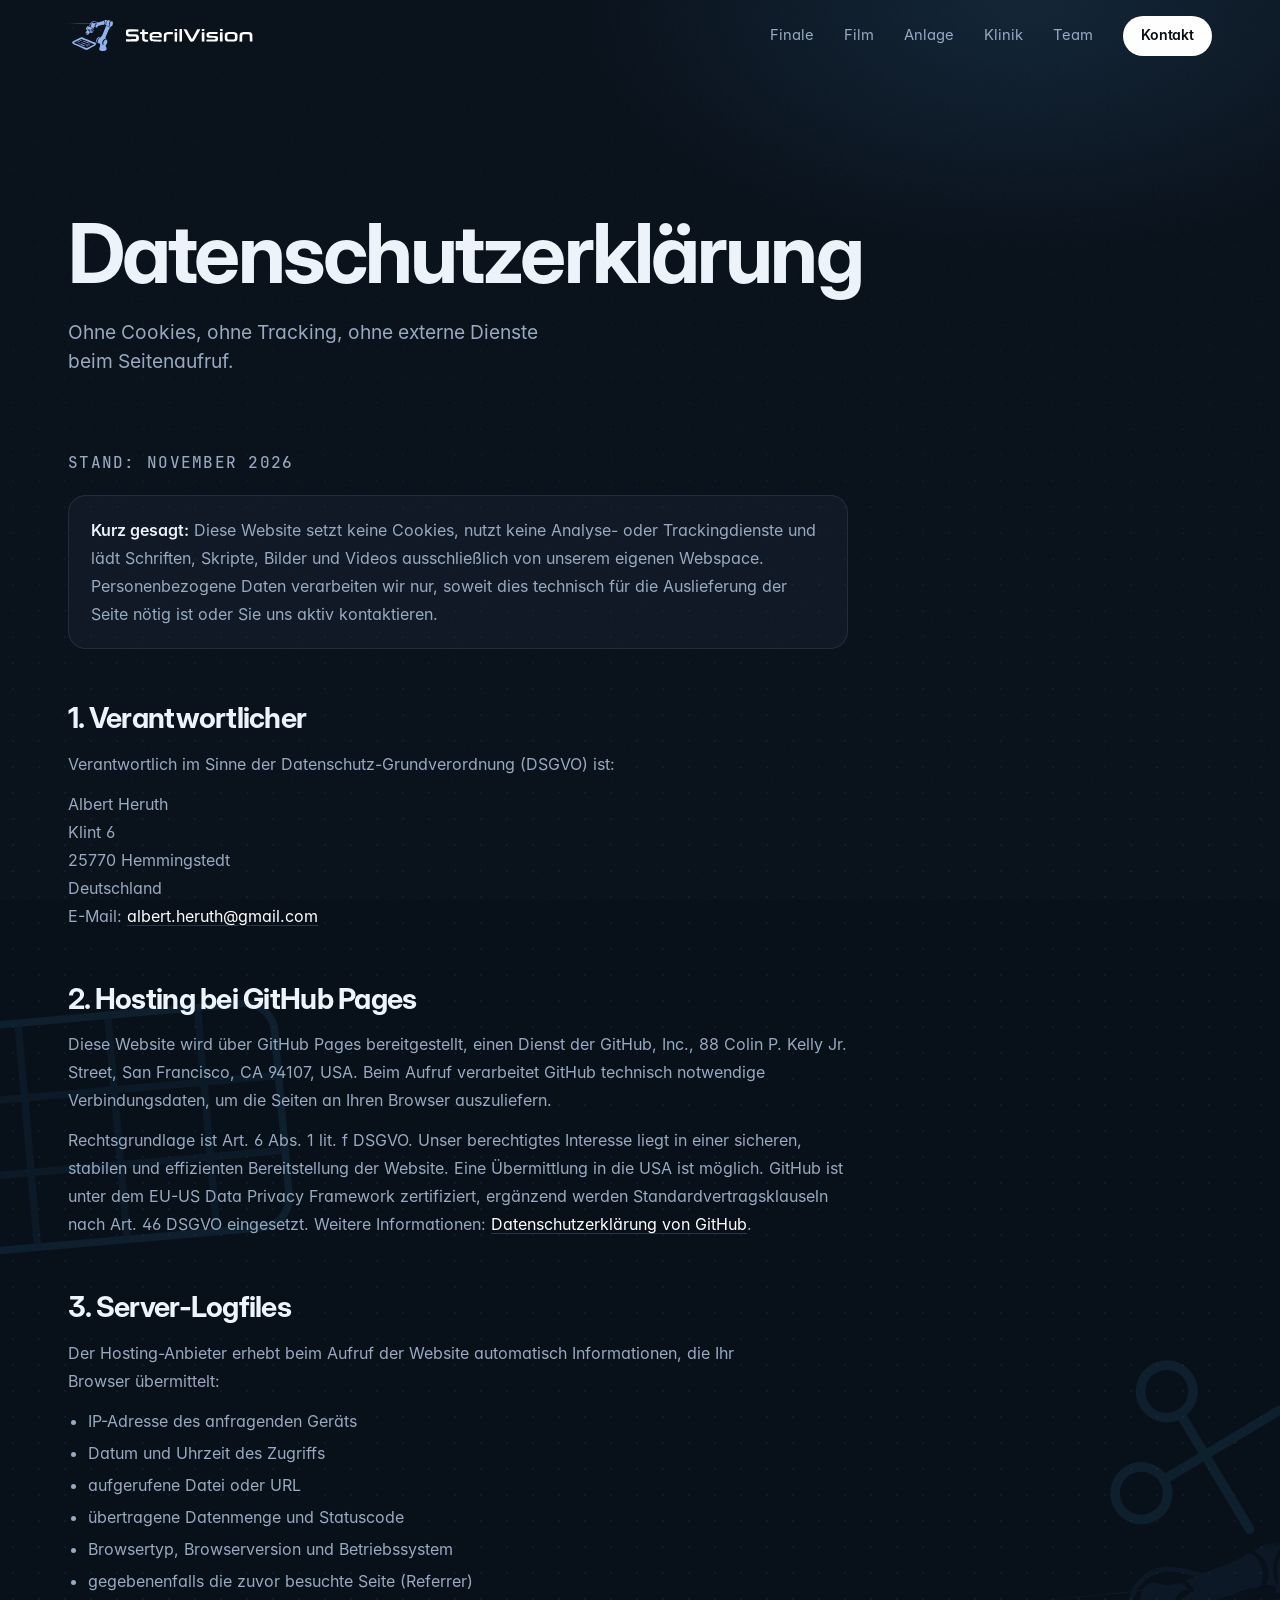
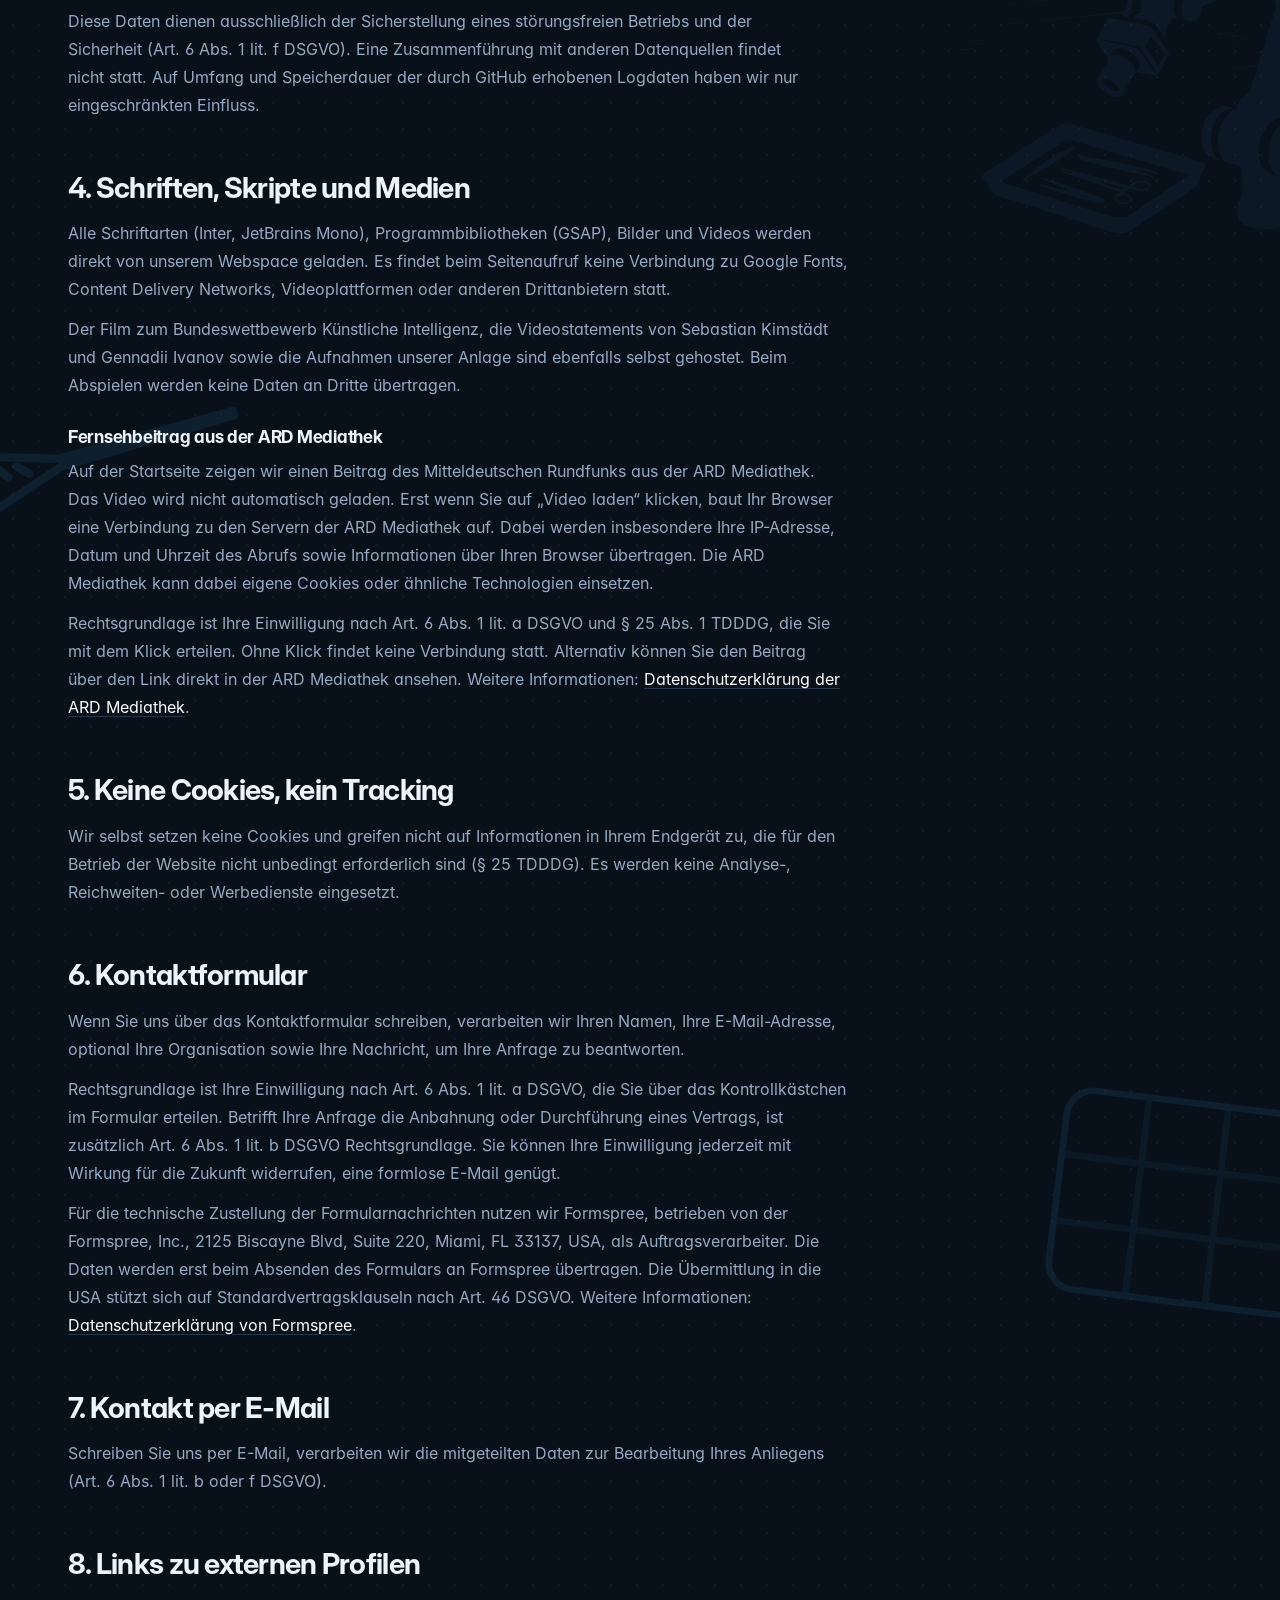
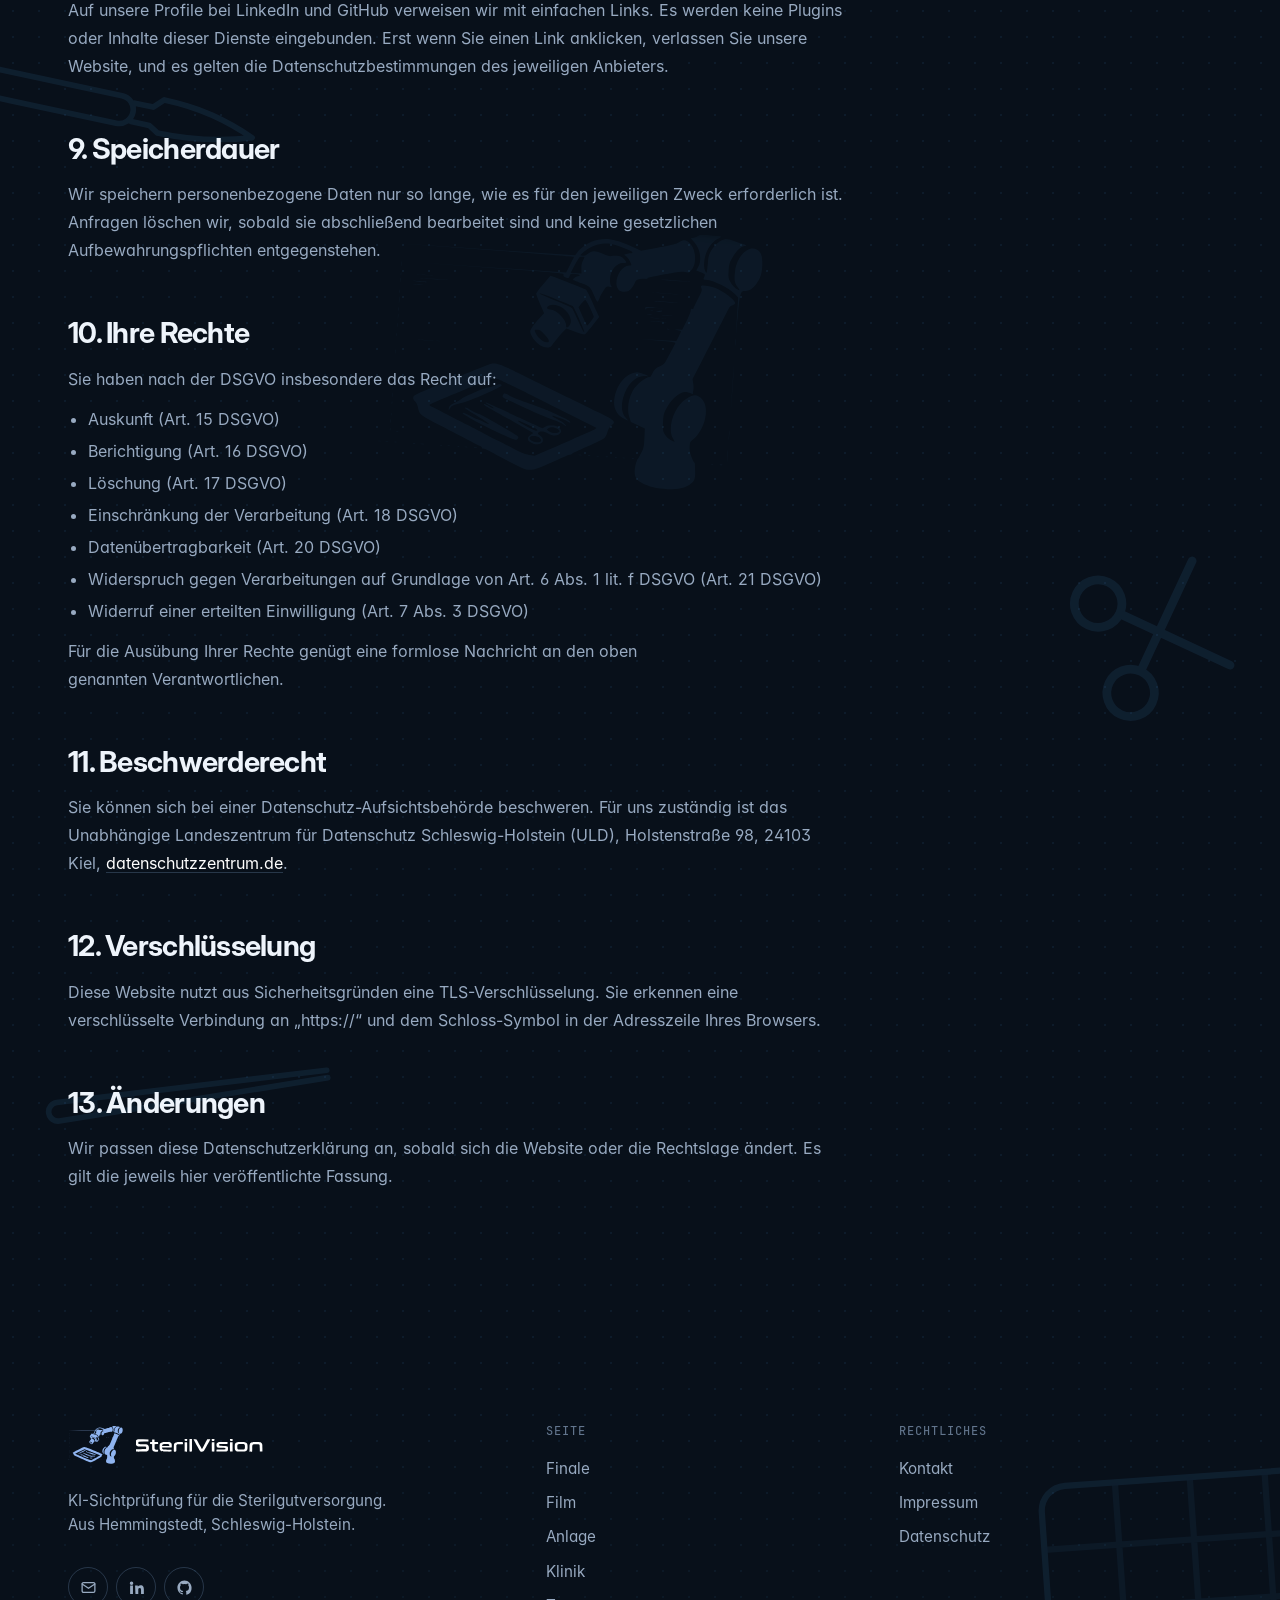
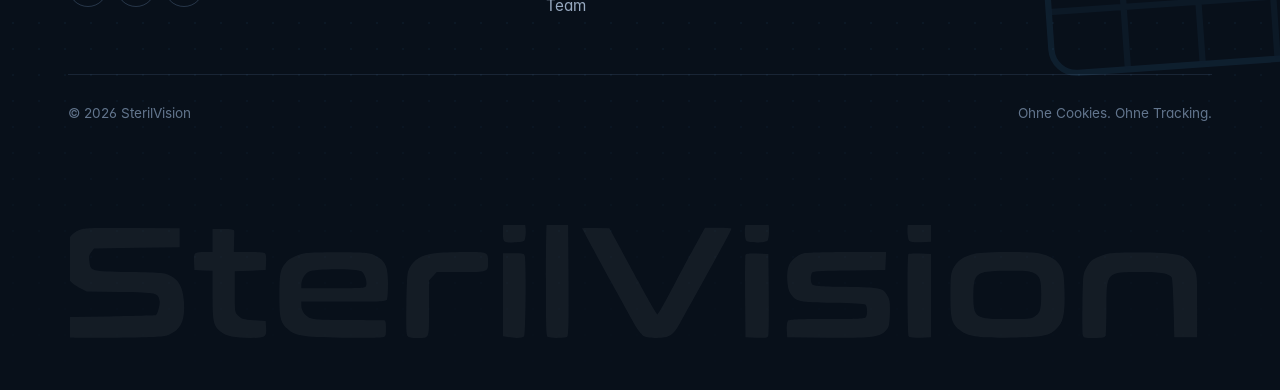
==== datenschutz.html @ e76d6002 "Presse: Fernsehbeitrag MDR Sachsenspiegel mit Zwei-Klick-Einbindung - Abschnitt "Im Fernsehen" mit S" ====
<!DOCTYPE html>
<html lang="de">
<head>
  <meta charset="UTF-8" />
  <meta name="viewport" content="width=device-width, initial-scale=1.0, viewport-fit=cover" />
  <title>Datenschutz · SterilVision</title>
  <meta name="robots" content="noindex, follow" />
  <meta name="theme-color" content="#08101a" />
  <link rel="icon" type="image/svg+xml" href="assets/favicon.svg" />
  <link rel="stylesheet" href="styles.css" />
  <script>document.documentElement.classList.add('js');</script>
</head>
<body>
  <div class="grain" aria-hidden="true"></div>
  <div class="bg-tools" aria-hidden="true">
    <span class="bg-dots"></span>
    <span class="bg-tool t1"><svg viewBox="0 0 48 32" fill="none" stroke="currentColor" stroke-width="1"><rect x="1" y="1" width="46" height="30" rx="4"/><path d="M1 11h46M1 21h46M13 1v30M25 1v30M37 1v30" stroke-opacity="0.6"/></svg></span>
    <span class="bg-tool t2"><svg viewBox="0 0 24 24" fill="none" stroke="currentColor" stroke-width="1.1"><circle cx="6" cy="6" r="3"/><circle cx="6" cy="18" r="3"/><path d="M8.5 8.5 19 19M8.5 15.5 19 5" stroke-linecap="round"/></svg></span>
    <span class="bg-tool t3"><svg viewBox="0 0 32 16" fill="none" stroke="currentColor" stroke-width="0.8" stroke-linecap="round"><circle cx="3.5" cy="4" r="2.5"/><circle cx="3.5" cy="12" r="2.5"/><path d="M5.8 5 14 7.6M5.8 11 14 8.4M14 7.6 31 7.8M14 8.4 31 8.2M8 6.6l1 1.4M10 7.2l1 1"/></svg></span>
    <span class="bg-tool bg-wm t4 logo-mark"></span>
    <span class="bg-tool t5"><svg viewBox="0 0 48 32" fill="none" stroke="currentColor" stroke-width="1"><rect x="1" y="1" width="46" height="30" rx="4"/><path d="M1 11h46M1 21h46M13 1v30M25 1v30M37 1v30" stroke-opacity="0.6"/></svg></span>
    <span class="bg-tool t6"><svg viewBox="0 0 32 8" fill="none" stroke="currentColor" stroke-width="0.6" stroke-linecap="round" stroke-linejoin="round"><rect x="0.5" y="2.5" width="18" height="3" rx="1.5"/><path d="M18.5 3h2l1-1c4 0 7 0.8 10 2-3 1-6.5 1.6-10 1.6l-1-0.6h-2"/></svg></span>
    <span class="bg-tool t7"><svg viewBox="0 0 24 24" fill="none" stroke="currentColor" stroke-width="1.1"><circle cx="6" cy="6" r="3"/><circle cx="6" cy="18" r="3"/><path d="M8.5 8.5 19 19M8.5 15.5 19 5" stroke-linecap="round"/></svg></span>
    <span class="bg-tool t8"><svg viewBox="0 0 32 8" fill="none" stroke="currentColor" stroke-width="0.6" stroke-linecap="round"><path d="M1 4c0-.6.5-1 1-1l29 .6M1 4c0 .6.5 1 1 1l29-.6"/><path d="M6 3.2v1.6M8 3.2v1.6M10 3.2v1.6" stroke-opacity=".6"/></svg></span>
    <span class="bg-tool bg-wm t9 logo-mark"></span>
    <span class="bg-tool t10"><svg viewBox="0 0 48 32" fill="none" stroke="currentColor" stroke-width="1"><rect x="1" y="1" width="46" height="30" rx="4"/><path d="M1 11h46M1 21h46M13 1v30M25 1v30M37 1v30" stroke-opacity="0.6"/></svg></span>
  </div>

  <header class="site-header" id="site-header">
    <div class="wrap">
      <a class="brand" href="index.html" aria-label="SterilVision Startseite">
        <span class="logo-mark" aria-hidden="true"></span>
        <span class="logo-word" aria-hidden="true"></span>
      </a>
      <nav class="nav" aria-label="Hauptnavigation">
        <div class="nav-links">
          <a href="index.html#finale">Finale</a>
          <a href="index.html#film">Film</a>
          <a href="index.html#anlage">Anlage</a>
          <a href="index.html#stimme">Klinik</a>
          <a href="index.html#team">Team</a>
        </div>
        <a class="btn btn-primary btn-sm" href="kontakt.html">Kontakt</a>
        <button class="menu-btn" id="menu-btn" aria-label="Menü öffnen" aria-expanded="false" aria-controls="mobile-menu"><span></span><span></span></button>
      </nav>
    </div>
  </header>

  <nav class="mobile-menu" id="mobile-menu" aria-label="Mobile Navigation">
    <a href="index.html#finale">Finale</a>
    <a href="index.html#film">Film</a>
    <a href="index.html#anlage">Anlage</a>
    <a href="index.html#stimme">Klinik</a>
    <a href="index.html#team">Team</a>
    <a href="kontakt.html">Kontakt</a>
  </nav>

  <main>
    <section class="page-hero">
      <div class="wrap">
        <h1 data-reveal>Datenschutz&shy;erklärung</h1>
        <p class="lead" data-reveal>Ohne Cookies, ohne Tracking, ohne externe Dienste beim Seitenaufruf.</p>
      </div>
    </section>

    <div class="wrap">
      <article class="legal">
        <p class="mono">Stand: November 2026</p>

        <div class="box">
          <p><strong>Kurz gesagt:</strong> Diese Website setzt keine Cookies, nutzt keine Analyse- oder Trackingdienste und lädt Schriften, Skripte, Bilder und Videos ausschließlich von unserem eigenen Webspace. Personenbezogene Daten verarbeiten wir nur, soweit dies technisch für die Auslieferung der Seite nötig ist oder Sie uns aktiv kontaktieren.</p>
        </div>

        <h2>1. Verantwortlicher</h2>
        <p>Verantwortlich im Sinne der Datenschutz-Grundverordnung (DSGVO) ist:</p>
        <p>Albert Heruth<br />Klint 6<br />25770 Hemmingstedt<br />Deutschland<br />E-Mail: <a href="mailto:albert.heruth@gmail.com">albert.heruth@gmail.com</a></p>

        <h2>2. Hosting bei GitHub Pages</h2>
        <p>Diese Website wird über GitHub Pages bereitgestellt, einen Dienst der GitHub, Inc., 88 Colin P. Kelly Jr. Street, San Francisco, CA 94107, USA. Beim Aufruf verarbeitet GitHub technisch notwendige Verbindungsdaten, um die Seiten an Ihren Browser auszuliefern.</p>
        <p>Rechtsgrundlage ist Art. 6 Abs. 1 lit. f DSGVO. Unser berechtigtes Interesse liegt in einer sicheren, stabilen und effizienten Bereitstellung der Website. Eine Übermittlung in die USA ist möglich. GitHub ist unter dem EU-US Data Privacy Framework zertifiziert, ergänzend werden Standardvertragsklauseln nach Art. 46 DSGVO eingesetzt. Weitere Informationen: <a href="https://docs.github.com/de/site-policy/privacy-policies/github-general-privacy-statement" target="_blank" rel="noopener">Datenschutzerklärung von GitHub</a>.</p>

        <h2>3. Server-Logfiles</h2>
        <p>Der Hosting-Anbieter erhebt beim Aufruf der Website automatisch Informationen, die Ihr Browser übermittelt:</p>
        <ul>
          <li>IP-Adresse des anfragenden Geräts</li>
          <li>Datum und Uhrzeit des Zugriffs</li>
          <li>aufgerufene Datei oder URL</li>
          <li>übertragene Datenmenge und Statuscode</li>
          <li>Browsertyp, Browserversion und Betriebssystem</li>
          <li>gegebenenfalls die zuvor besuchte Seite (Referrer)</li>
        </ul>
        <p>Diese Daten dienen ausschließlich der Sicherstellung eines störungsfreien Betriebs und der Sicherheit (Art. 6 Abs. 1 lit. f DSGVO). Eine Zusammenführung mit anderen Datenquellen findet nicht statt. Auf Umfang und Speicherdauer der durch GitHub erhobenen Logdaten haben wir nur eingeschränkten Einfluss.</p>

        <h2>4. Schriften, Skripte und Medien</h2>
        <p>Alle Schriftarten (Inter, JetBrains Mono), Programmbibliotheken (GSAP), Bilder und Videos werden direkt von unserem Webspace geladen. Es findet beim Seitenaufruf keine Verbindung zu Google Fonts, Content Delivery Networks, Videoplattformen oder anderen Drittanbietern statt.</p>
        <p>Der Film zum Bundeswettbewerb Künstliche Intelligenz, die Videostatements von Sebastian Kimstädt und Gennadii Ivanov sowie die Aufnahmen unserer Anlage sind ebenfalls selbst gehostet. Beim Abspielen werden keine Daten an Dritte übertragen.</p>

        <h3 id="ard-mediathek">Fernsehbeitrag aus der ARD Mediathek</h3>
        <p>Auf der Startseite zeigen wir einen Beitrag des Mitteldeutschen Rundfunks aus der ARD Mediathek. Das Video wird nicht automatisch geladen. Erst wenn Sie auf „Video laden“ klicken, baut Ihr Browser eine Verbindung zu den Servern der ARD Mediathek auf. Dabei werden insbesondere Ihre IP-Adresse, Datum und Uhrzeit des Abrufs sowie Informationen über Ihren Browser übertragen. Die ARD Mediathek kann dabei eigene Cookies oder ähnliche Technologien einsetzen.</p>
        <p>Rechtsgrundlage ist Ihre Einwilligung nach Art. 6 Abs. 1 lit. a DSGVO und § 25 Abs. 1 TDDDG, die Sie mit dem Klick erteilen. Ohne Klick findet keine Verbindung statt. Alternativ können Sie den Beitrag über den Link direkt in der ARD Mediathek ansehen. Weitere Informationen: <a href="https://www.ardmediathek.de/datenschutz" target="_blank" rel="noopener">Datenschutzerklärung der ARD Mediathek</a>.</p>

        <h2>5. Keine Cookies, kein Tracking</h2>
        <p>Wir selbst setzen keine Cookies und greifen nicht auf Informationen in Ihrem Endgerät zu, die für den Betrieb der Website nicht unbedingt erforderlich sind (§ 25 TDDDG). Es werden keine Analyse-, Reichweiten- oder Werbedienste eingesetzt.</p>

        <h2>6. Kontaktformular</h2>
        <p>Wenn Sie uns über das Kontaktformular schreiben, verarbeiten wir Ihren Namen, Ihre E-Mail-Adresse, optional Ihre Organisation sowie Ihre Nachricht, um Ihre Anfrage zu beantworten.</p>
        <p>Rechtsgrundlage ist Ihre Einwilligung nach Art. 6 Abs. 1 lit. a DSGVO, die Sie über das Kontrollkästchen im Formular erteilen. Betrifft Ihre Anfrage die Anbahnung oder Durchführung eines Vertrags, ist zusätzlich Art. 6 Abs. 1 lit. b DSGVO Rechtsgrundlage. Sie können Ihre Einwilligung jederzeit mit Wirkung für die Zukunft widerrufen, eine formlose E-Mail genügt.</p>
        <p>Für die technische Zustellung der Formularnachrichten nutzen wir Formspree, betrieben von der Formspree, Inc., 2125 Biscayne Blvd, Suite 220, Miami, FL 33137, USA, als Auftragsverarbeiter. Die Daten werden erst beim Absenden des Formulars an Formspree übertragen. Die Übermittlung in die USA stützt sich auf Standardvertragsklauseln nach Art. 46 DSGVO. Weitere Informationen: <a href="https://formspree.io/legal/privacy-policy" target="_blank" rel="noopener">Datenschutzerklärung von Formspree</a>.</p>

        <h2>7. Kontakt per E-Mail</h2>
        <p>Schreiben Sie uns per E-Mail, verarbeiten wir die mitgeteilten Daten zur Bearbeitung Ihres Anliegens (Art. 6 Abs. 1 lit. b oder f DSGVO).</p>

        <h2>8. Links zu externen Profilen</h2>
        <p>Auf unsere Profile bei LinkedIn und GitHub verweisen wir mit einfachen Links. Es werden keine Plugins oder Inhalte dieser Dienste eingebunden. Erst wenn Sie einen Link anklicken, verlassen Sie unsere Website, und es gelten die Datenschutzbestimmungen des jeweiligen Anbieters.</p>

        <h2>9. Speicherdauer</h2>
        <p>Wir speichern personenbezogene Daten nur so lange, wie es für den jeweiligen Zweck erforderlich ist. Anfragen löschen wir, sobald sie abschließend bearbeitet sind und keine gesetzlichen Aufbewahrungspflichten entgegenstehen.</p>

        <h2>10. Ihre Rechte</h2>
        <p>Sie haben nach der DSGVO insbesondere das Recht auf:</p>
        <ul>
          <li>Auskunft (Art. 15 DSGVO)</li>
          <li>Berichtigung (Art. 16 DSGVO)</li>
          <li>Löschung (Art. 17 DSGVO)</li>
          <li>Einschränkung der Verarbeitung (Art. 18 DSGVO)</li>
          <li>Datenübertragbarkeit (Art. 20 DSGVO)</li>
          <li>Widerspruch gegen Verarbeitungen auf Grundlage von Art. 6 Abs. 1 lit. f DSGVO (Art. 21 DSGVO)</li>
          <li>Widerruf einer erteilten Einwilligung (Art. 7 Abs. 3 DSGVO)</li>
        </ul>
        <p>Für die Ausübung Ihrer Rechte genügt eine formlose Nachricht an den oben genannten Verantwortlichen.</p>

        <h2>11. Beschwerderecht</h2>
        <p>Sie können sich bei einer Datenschutz-Aufsichtsbehörde beschweren. Für uns zuständig ist das Unabhängige Landeszentrum für Datenschutz Schleswig-Holstein (ULD), Holstenstraße 98, 24103 Kiel, <a href="https://www.datenschutzzentrum.de" target="_blank" rel="noopener">datenschutzzentrum.de</a>.</p>

        <h2>12. Verschlüsselung</h2>
        <p>Diese Website nutzt aus Sicherheitsgründen eine TLS-Verschlüsselung. Sie erkennen eine verschlüsselte Verbindung an „https://“ und dem Schloss-Symbol in der Adresszeile Ihres Browsers.</p>

        <h2>13. Änderungen</h2>
        <p>Wir passen diese Datenschutzerklärung an, sobald sich die Website oder die Rechtslage ändert. Es gilt die jeweils hier veröffentlichte Fassung.</p>
      </article>
    </div>
  </main>

  <footer class="site-footer">
    <div class="wrap">
      <div class="footer-top">
        <div class="footer-brand">
          <a class="brand" href="index.html" aria-label="SterilVision">
            <span class="logo-mark" aria-hidden="true"></span>
            <span class="logo-word" aria-hidden="true"></span>
          </a>
          <p>KI-Sichtprüfung für die Sterilgutversorgung. Aus Hemmingstedt, Schleswig-Holstein.</p>
          <div class="socials" data-socials></div>
        </div>
        <div class="footer-col">
          <span class="mono">Seite</span>
          <a href="index.html#finale">Finale</a>
          <a href="index.html#film">Film</a>
          <a href="index.html#anlage">Anlage</a>
          <a href="index.html#stimme">Klinik</a>
          <a href="index.html#team">Team</a>
        </div>
        <div class="footer-col">
          <span class="mono">Rechtliches</span>
          <a href="kontakt.html">Kontakt</a>
          <a href="impressum.html">Impressum</a>
          <a href="datenschutz.html">Datenschutz</a>
        </div>
      </div>
      <div class="footer-bottom">
        <span>© <span data-year>2026</span> SterilVision</span>
        <span>Ohne Cookies. Ohne Tracking.</span>
      </div>
      <div class="footer-word" aria-hidden="true"><span class="logo-word"></span></div>
    </div>
  </footer>

  <script src="script.js" defer></script>
</body>
</html>
---- styles.css ----
/* ───────────────────────────────────────────────────────────
   STERILVISION · sterilvision.de
   Corporate Design: Tiefes Navy, Markenblau, Cyan für KI-Befunde.
   Alle Farben, Abstände und Schriften zentral als Tokens.
   ─────────────────────────────────────────────────────────── */

/* ── Fonts (selbst gehostet, keine Drittanbieter) ─────────── */
@font-face { font-family: 'Inter'; src: url('assets/fonts/Inter-Regular.woff2') format('woff2'); font-weight: 400; font-display: swap; }
@font-face { font-family: 'Inter'; src: url('assets/fonts/Inter-Medium.woff2') format('woff2'); font-weight: 500; font-display: swap; }
@font-face { font-family: 'Inter'; src: url('assets/fonts/Inter-SemiBold.woff2') format('woff2'); font-weight: 600; font-display: swap; }
@font-face { font-family: 'Inter Display'; src: url('assets/fonts/InterDisplay-Medium.woff2') format('woff2'); font-weight: 500; font-display: swap; }
@font-face { font-family: 'Inter Display'; src: url('assets/fonts/InterDisplay-Bold.woff2') format('woff2'); font-weight: 700; font-display: swap; }
@font-face { font-family: 'JetBrains Mono'; src: url('assets/fonts/JetBrainsMono-Medium.woff2') format('woff2'); font-weight: 500; font-display: swap; }

:root {
  /* Farben */
  --ink: #060a11;
  --bg: #08101a;
  --bg-2: #0c1622;
  --bg-3: #111e2d;
  --surface: rgba(150, 190, 240, 0.045);
  --surface-2: rgba(150, 190, 240, 0.08);
  --line: rgba(150, 190, 240, 0.12);
  --line-2: rgba(150, 190, 240, 0.22);
  --text: #eef4fb;
  --muted: #98aac1;
  --faint: #62758d;
  --blue: #4a9fe0;
  --blue-rgb: 74, 159, 224;
  --blue-light: #8fb4f0;
  --cyan: #35d6e8;
  --cyan-rgb: 53, 214, 232;
  --nio: #ff4d61;
  --ok: #3ddc97;

  /* Typo */
  --f-display: 'Inter Display', 'Inter', system-ui, sans-serif;
  --f-sans: 'Inter', system-ui, -apple-system, 'Segoe UI', sans-serif;
  --f-mono: 'JetBrains Mono', ui-monospace, 'SFMono-Regular', Consolas, monospace;

  /* Maße */
  --wrap: 1240px;
  --gutter: clamp(20px, 5vw, 48px);
  --section: clamp(80px, 9vw, 136px);
  --r-lg: 28px;
  --r: 18px;
  --r-sm: 12px;
  --ease: cubic-bezier(0.16, 1, 0.3, 1);
  --header-h: 72px;
}

/* ── Basis ────────────────────────────────────────────────── */
*, *::before, *::after { margin: 0; padding: 0; box-sizing: border-box; }
html { -webkit-text-size-adjust: 100%; scroll-padding-top: var(--header-h); }
@media (prefers-reduced-motion: no-preference) { html { scroll-behavior: smooth; } }
body {
  font-family: var(--f-sans);
  font-size: 17px;
  line-height: 1.6;
  background: var(--bg);
  color: var(--text);
  -webkit-font-smoothing: antialiased;
  -moz-osx-font-smoothing: grayscale;
  overflow-x: clip;
  font-feature-settings: 'cv11', 'ss01';
}
img, video, canvas, svg { display: block; max-width: 100%; }
a { color: inherit; text-decoration: none; }
button { font: inherit; color: inherit; background: none; border: 0; cursor: pointer; }
::selection { background: rgba(var(--blue-rgb), 0.4); color: #fff; }
:focus-visible { outline: 2px solid var(--cyan); outline-offset: 3px; border-radius: 6px; }
.sr-only { position: absolute; width: 1px; height: 1px; overflow: hidden; clip: rect(0 0 0 0); white-space: nowrap; }

.wrap { width: 100%; max-width: var(--wrap); margin-inline: auto; padding-inline: var(--gutter); }
section { position: relative; }
.section { padding-block: var(--section); }

/* Feines Korn über allem, gibt dem Dunkel Tiefe */
.grain {
  position: fixed; inset: 0; z-index: 100; pointer-events: none; opacity: 0.035;
  background-image: url("data:image/svg+xml,%3Csvg xmlns='http://www.w3.org/2000/svg' width='160' height='160'%3E%3Cfilter id='n'%3E%3CfeTurbulence type='fractalNoise' baseFrequency='0.9' numOctaves='3' stitchTiles='stitch'/%3E%3C/filter%3E%3Crect width='100%25' height='100%25' filter='url(%23n)'/%3E%3C/svg%3E");
}

/* ── Hintergrund wie auf der bisherigen Seite: Siebkörbe, Instrumente, Raster ─ */
body { position: relative; }
.bg-tools { position: absolute; inset: 0; z-index: -1; overflow: hidden; pointer-events: none; contain: strict; }
.bg-dots {
  position: absolute; inset: 0;
  background-image: radial-gradient(rgba(var(--blue-rgb), 0.14) 1px, transparent 1.6px);
  background-size: 26px 26px;
  -webkit-mask: linear-gradient(transparent 0, #000 100vh, #000 calc(100% - 60vh), transparent);
  mask: linear-gradient(transparent 0, #000 100vh, #000 calc(100% - 60vh), transparent);
  opacity: 0.6;
}
.bg-tool { position: absolute; display: block; color: var(--blue); opacity: 0.1; }
.bg-tool svg { display: block; width: 100%; height: auto; overflow: visible; }
.bg-wm { color: var(--blue); opacity: 0.06; filter: blur(4px); }
.bg-tool.t1  { width: 360px; top: 112vh; left: -70px; transform: rotate(-5deg); }
.bg-tool.t2  { width: 210px; top: 150vh; right: -30px; transform: rotate(14deg); }
.bg-tool.t3  { width: 340px; top: 38%; left: -90px; transform: rotate(-16deg); }
.bg-tool.t4  { width: 420px; top: 30%; right: -80px; transform: rotate(-6deg); }
.bg-tool.t5  { width: 320px; top: 52%; right: -90px; transform: rotate(7deg); }
.bg-tool.t6  { width: 300px; top: 63%; left: -40px; transform: rotate(12deg); }
.bg-tool.t7  { width: 190px; top: 72%; right: 2%; transform: rotate(-20deg); }
.bg-tool.t8  { width: 300px; top: 82%; left: 3%; transform: rotate(-8deg); }
.bg-tool.t9  { width: 380px; top: 66%; left: 30%; transform: rotate(4deg); }
.bg-tool.t10 { width: 300px; top: 90%; right: -60px; transform: rotate(-4deg); }

/* ── Typografie ───────────────────────────────────────────── */
h1, h2, h3 { font-family: var(--f-display); font-weight: 700; letter-spacing: -0.035em; line-height: 1.02; text-wrap: balance; }
h1 { font-size: clamp(2.7rem, 7.4vw, 6.4rem); }
h2 { font-size: clamp(2.2rem, 5.4vw, 4.6rem); }
h3 { font-size: clamp(1.3rem, 2.2vw, 1.75rem); letter-spacing: -0.025em; line-height: 1.15; }
p { text-wrap: pretty; }
.lead { font-size: clamp(1.05rem, 1.5vw, 1.3rem); color: var(--muted); max-width: 46ch; line-height: 1.55; }
.grad {
  background: linear-gradient(100deg, #fff 10%, var(--blue-light) 55%, var(--cyan) 100%);
  -webkit-background-clip: text; background-clip: text; color: transparent;
}
.muted { color: var(--muted); }

.eyebrow {
  display: inline-flex; align-items: center; gap: 10px;
  font-family: var(--f-mono); font-size: 0.74rem; font-weight: 500; letter-spacing: 0.14em; text-transform: uppercase;
  color: var(--blue-light);
}
.eyebrow::before { content: ''; width: 7px; height: 7px; border-radius: 2px; background: var(--cyan); box-shadow: 0 0 12px rgba(var(--cyan-rgb), 0.8); }
.mono { font-family: var(--f-mono); font-size: 0.78rem; letter-spacing: 0.08em; text-transform: uppercase; color: var(--faint); }

.head { display: grid; gap: 22px; margin-bottom: clamp(48px, 7vw, 88px); max-width: 860px; }
.head.center { margin-inline: auto; text-align: center; justify-items: center; }

/* ── Buttons ─────────────────────────────────────────────── */
.btn {
  --h: 50px;
  position: relative; display: inline-flex; align-items: center; justify-content: center; gap: 10px;
  height: var(--h); padding: 0 24px; border-radius: 999px;
  font-weight: 600; font-size: 0.95rem; letter-spacing: -0.01em; white-space: nowrap;
  transition: transform 0.4s var(--ease), background 0.3s, border-color 0.3s, box-shadow 0.4s;
}
.btn svg { width: 18px; height: 18px; flex: none; }
.btn-primary { background: #fff; color: var(--ink); }
.btn-primary:hover { transform: translateY(-2px); box-shadow: 0 12px 40px -8px rgba(var(--blue-rgb), 0.6); }
.btn-ghost { border: 1px solid var(--line-2); background: rgba(255, 255, 255, 0.03); backdrop-filter: blur(10px); -webkit-backdrop-filter: blur(10px); }
.btn-ghost:hover { border-color: rgba(255, 255, 255, 0.45); transform: translateY(-2px); }
.btn-sm { --h: 40px; padding: 0 18px; font-size: 0.88rem; }

/* ── Logo (Vektor über CSS-Maske, immer in Markenfarbe) ───── */
.logo-mark, .logo-word {
  display: block; background: currentColor;
  -webkit-mask: var(--src) center / contain no-repeat; mask: var(--src) center / contain no-repeat;
}
.logo-mark { --src: url('assets/brand/sv-mark.svg'); aspect-ratio: 450 / 314; }
.logo-word { --src: url('assets/brand/sv-wordmark.svg'); aspect-ratio: 848 / 93; }
.logo-full { --src: url('assets/brand/sv-logo.svg'); aspect-ratio: 852 / 424; display: block; background: currentColor; -webkit-mask: var(--src) center / contain no-repeat; mask: var(--src) center / contain no-repeat; }

/* ── Header ──────────────────────────────────────────────── */
.site-header {
  position: fixed; inset: 0 0 auto; z-index: 50; height: var(--header-h);
  display: flex; align-items: center;
  transition: background 0.4s, border-color 0.4s, transform 0.5s var(--ease);
  border-bottom: 1px solid transparent;
}
.site-header.scrolled { background: rgba(8, 16, 26, 0.82); backdrop-filter: blur(12px); -webkit-backdrop-filter: blur(12px); border-color: var(--line); }
.site-header.hidden { transform: translateY(-100%); }
.site-header .wrap { display: flex; align-items: center; justify-content: space-between; gap: 24px; }
.brand { display: flex; align-items: center; gap: 12px; color: #fff; }
.brand .logo-mark { width: 46px; color: var(--blue-light); }
.brand .logo-word { width: 128px; }
.nav { display: flex; align-items: center; gap: 6px; }
.nav-links { display: flex; gap: 2px; }
.nav-links a { padding: 8px 14px; border-radius: 999px; font-size: 0.92rem; color: var(--muted); transition: color 0.25s, background 0.25s; }
.nav-links a:hover, .nav-links a.active { color: #fff; background: var(--surface-2); }
.nav .btn { margin-left: 10px; }
.menu-btn { display: none; width: 44px; height: 44px; border-radius: 50%; border: 1px solid var(--line-2); position: relative; }
.menu-btn span { position: absolute; left: 13px; right: 13px; height: 1.5px; background: #fff; transition: transform 0.4s var(--ease), opacity 0.3s; }
.menu-btn span:nth-child(1) { top: 17px; }
.menu-btn span:nth-child(2) { top: 25px; }
.menu-open .menu-btn span:nth-child(1) { transform: translateY(4px) rotate(45deg); }
.menu-open .menu-btn span:nth-child(2) { transform: translateY(-4px) rotate(-45deg); }

.mobile-menu {
  position: fixed; inset: 0; z-index: 45; background: rgba(6, 10, 17, 0.96); backdrop-filter: blur(20px); -webkit-backdrop-filter: blur(20px);
  display: flex; flex-direction: column; justify-content: center; gap: 6px; padding: var(--header-h) var(--gutter) 40px;
  opacity: 0; visibility: hidden; transition: opacity 0.4s var(--ease), visibility 0.4s;
}
.menu-open .mobile-menu { opacity: 1; visibility: visible; }
.mobile-menu a { font-family: var(--f-display); font-weight: 700; font-size: clamp(2rem, 9vw, 3rem); letter-spacing: -0.03em; line-height: 1.2; transform: translateY(16px); opacity: 0; transition: transform 0.6s var(--ease), opacity 0.6s; }
.menu-open .mobile-menu a { transform: none; opacity: 1; }
.menu-open .mobile-menu a:nth-child(2) { transition-delay: 0.04s; }
.menu-open .mobile-menu a:nth-child(3) { transition-delay: 0.08s; }
.menu-open .mobile-menu a:nth-child(4) { transition-delay: 0.12s; }
.menu-open .mobile-menu a:nth-child(5) { transition-delay: 0.16s; }
.menu-open .mobile-menu a:nth-child(6) { transition-delay: 0.2s; }
.mobile-menu .mono { margin-top: 28px; }

/* ── Hero ─────────────────────────────────────────────────
   Echtes Material statt Effekt: Video der Prüfzelle, ruhige
   Typografie, keine Leuchteffekte. Text links, Bild rechts.
   ─────────────────────────────────────────────────────────── */
.hero {
  padding: calc(var(--header-h) + clamp(40px, 7vw, 96px)) 0 0;
  background: var(--bg);
}
.hero-grid {
  display: grid; grid-template-columns: minmax(0, 5fr) minmax(0, 7fr);
  gap: clamp(32px, 5vw, 72px); align-items: end;
}
.hero-copy { display: grid; gap: 24px; padding-bottom: 6px; }
.hero-place { font-size: 0.9rem; color: var(--muted); display: flex; align-items: center; gap: 10px; }
.hero-place::before { content: ''; width: 24px; height: 1px; background: var(--line-2); }
.hero h1 {
  font-weight: 500; font-size: clamp(2.5rem, 4.9vw, 4.6rem);
  letter-spacing: -0.03em; line-height: 1.04; max-width: 12ch;
}
.hero .lead { color: var(--muted); max-width: 40ch; font-size: clamp(1.02rem, 1.25vw, 1.15rem); }
.hero-actions { display: flex; flex-wrap: wrap; align-items: center; gap: 12px 28px; margin-top: 4px; }
.hero .btn { border-radius: 8px; }
.hero .btn-primary:hover { box-shadow: none; background: #dfe8f2; }
.text-link {
  font-weight: 500; font-size: 0.95rem; color: var(--text);
  text-decoration: underline; text-decoration-color: var(--line-2); text-underline-offset: 6px; text-decoration-thickness: 1px;
  transition: text-decoration-color 0.25s;
}
.text-link:hover { text-decoration-color: currentColor; }
.hero-media { display: grid; gap: 12px; }
.hero-frame { aspect-ratio: 16 / 10; overflow: hidden; border-radius: 6px; background: var(--bg-2); border: 1px solid var(--line); }
.hero-frame { position: relative; }
.hero-frame video { width: 100%; height: 100%; object-fit: cover; }
.hero-toggle {
  position: absolute; left: 12px; bottom: 12px; width: 40px; height: 40px; border-radius: 6px;
  display: grid; place-items: center; background: rgba(6, 10, 17, 0.72); color: #fff;
  border: 1px solid rgba(255, 255, 255, 0.18); transition: background 0.2s;
}
.hero-toggle:hover { background: rgba(6, 10, 17, 0.9); }
.hero-toggle svg { width: 16px; height: 16px; }
.hero-toggle .i-play, .hero-toggle.is-paused .i-pause { display: none; }
.hero-toggle.is-paused .i-play { display: block; }
.hero-media figcaption { font-size: 0.84rem; color: var(--faint); }
.hero-facts {
  list-style: none; display: grid; grid-template-columns: repeat(4, minmax(0, 1fr));
  margin-top: clamp(48px, 6vw, 80px); border-top: 1px solid var(--line);
}
.hero-facts li { padding: 18px 24px 0 0; font-size: 0.92rem; color: var(--muted); }
.hero-facts li + li { padding-left: 24px; border-left: 1px solid var(--line); }
.hero-facts b { display: block; font-weight: 600; color: var(--text); margin-bottom: 2px; }
.hero-facts a { text-decoration: underline; text-decoration-color: var(--line-2); text-underline-offset: 4px; }
.hero-facts a:hover { color: var(--text); text-decoration-color: currentColor; }

/* ── Presse ───────────────────────────────────────────────── */
.press-grid { display: grid; grid-template-columns: minmax(0, 5fr) minmax(0, 7fr); gap: clamp(32px, 5vw, 72px); align-items: center; }
.press-copy { display: grid; gap: 18px; justify-items: start; }
.press-source { font-size: 0.9rem; color: var(--muted); }
.press-title { font-family: var(--f-display); font-weight: 500; font-size: clamp(1.25rem, 1.9vw, 1.6rem); line-height: 1.25; letter-spacing: -0.015em; max-width: 26ch; text-wrap: balance; }
.press-text { color: var(--muted); max-width: 44ch; }
.ext-video { position: relative; aspect-ratio: 16 / 9; border-radius: 6px; overflow: hidden; border: 1px solid var(--line); background: var(--bg-2); }
.ext-video iframe { position: absolute; inset: 0; width: 100%; height: 100%; border: 0; }
.ext-consent { position: absolute; inset: 0; display: grid; align-content: center; justify-items: start; gap: 16px; padding: clamp(20px, 4vw, 48px); }
.ext-label { font-size: 0.9rem; color: var(--text); }
.ext-consent p { font-size: 0.84rem; color: var(--muted); max-width: 48ch; }
.ext-consent a { text-decoration: underline; text-underline-offset: 3px; }
.ext-consent .btn { border-radius: 8px; }
.finale-pill {
  display: inline-flex; align-items: center; gap: 10px; width: fit-content;
  padding: 7px 16px 7px 8px; border-radius: 999px; border: 1px solid var(--line-2); background: rgba(10, 20, 32, 0.6);
  backdrop-filter: blur(10px); -webkit-backdrop-filter: blur(10px);
  font-size: 0.86rem; color: var(--muted);
}
.finale-pill b { font-weight: 600; color: #fff; }
.finale-pill .tag { font-family: var(--f-mono); font-size: 0.68rem; letter-spacing: 0.12em; text-transform: uppercase; padding: 4px 9px; border-radius: 999px; background: var(--cyan); color: var(--ink); font-weight: 500; }

/* HUD am Rand der 3D-Szene */
.hud { position: absolute; z-index: 2; font-family: var(--f-mono); font-size: 0.7rem; letter-spacing: 0.12em; text-transform: uppercase; color: var(--faint); pointer-events: none; }
.hud-tr { top: calc(var(--header-h) + 28px); right: var(--gutter); text-align: right; display: grid; gap: 6px; }
.hud-tr span b { color: var(--blue-light); font-weight: 500; margin-left: 10px; }
.hud-tr .live b { color: var(--cyan); }
.hud-br { bottom: clamp(40px, 7vh, 80px); right: var(--gutter); display: flex; align-items: center; gap: 12px; }
.scroll-cue { width: 1px; height: 46px; background: linear-gradient(var(--line-2), transparent); position: relative; overflow: hidden; }
.scroll-cue::after { content: ''; position: absolute; left: 0; width: 1px; height: 16px; background: var(--cyan); animation: cue 2.2s var(--ease) infinite; }
@keyframes cue { from { top: -16px; } to { top: 46px; } }
.reticle {
  position: absolute; z-index: 3; left: 0; top: 0; width: 64px; height: 64px; margin: -32px 0 0 -32px; pointer-events: none;
  opacity: 0; transform: scale(1.6); transition: opacity 0.35s, transform 0.6s var(--ease);
}
.reticle.on { opacity: 1; transform: scale(1); }
.reticle::before { content: ''; position: absolute; inset: 0; border: 1.5px solid var(--nio); border-radius: 50%; box-shadow: 0 0 24px rgba(255, 77, 97, 0.55); }
.reticle::after { content: ''; position: absolute; inset: 26px; border-radius: 50%; background: var(--nio); }
.reticle .tag {
  position: absolute; left: 72px; top: 50%; transform: translateY(-50%); white-space: nowrap;
  display: inline-flex; align-items: center; gap: 8px; padding: 6px 12px 6px 10px; border-radius: 999px;
  background: #fff; color: var(--ink); font-family: var(--f-sans); font-weight: 600; font-size: 0.82rem;
}
.reticle .tag::before { content: ''; width: 8px; height: 8px; border-radius: 50%; background: var(--nio); }

/* ── Finale ──────────────────────────────────────────────── */
.finale { padding-top: clamp(56px, 7vw, 96px); }
.finale-grid { display: grid; grid-template-columns: repeat(2, minmax(0, 1fr)); gap: 18px; }
.finale-card {
  position: relative; overflow: hidden; border-radius: var(--r-lg); padding: clamp(28px, 4vw, 44px);
  background: linear-gradient(160deg, var(--bg-3), var(--bg-2) 60%); border: 1px solid var(--line);
  display: grid; gap: 22px; min-height: 300px; align-content: space-between;
  transition: border-color 0.4s, transform 0.6s var(--ease);
}
.finale-card:hover { border-color: var(--line-2); transform: translateY(-4px); }
.finale-card::before {
  content: ''; position: absolute; inset: -1px; border-radius: inherit; pointer-events: none;
  background: radial-gradient(500px 240px at var(--mx, 80%) var(--my, 0%), rgba(var(--blue-rgb), 0.18), transparent 70%);
}
.finale-card .top { display: flex; justify-content: space-between; align-items: flex-start; gap: 16px; }
.finale-card img { height: 56px; width: auto; opacity: 0.95; }
.finale-card .big { font-family: var(--f-display); font-weight: 700; font-size: clamp(1.9rem, 3.4vw, 2.8rem); letter-spacing: -0.035em; line-height: 1.04; }
.finale-card .meta { display: flex; flex-wrap: wrap; gap: 8px; }
.chip {
  display: inline-flex; align-items: center; gap: 8px; height: 32px; padding: 0 14px; border-radius: 999px;
  border: 1px solid var(--line-2); font-size: 0.84rem; color: var(--muted); background: rgba(255, 255, 255, 0.02);
}
.chip.live { color: var(--ink); background: var(--cyan); border-color: var(--cyan); font-weight: 600; }
.chip.live::before { content: ''; width: 7px; height: 7px; border-radius: 50%; background: var(--ink); animation: pulse 1.6s infinite; }
@keyframes pulse { 50% { opacity: 0.25; } }

.stations { display: flex; flex-wrap: wrap; gap: 10px; margin-top: 18px; }
.chip.link { transition: color 0.25s, border-color 0.25s, background 0.25s; }
.chip.link:hover { color: #fff; border-color: rgba(255, 255, 255, 0.45); background: var(--surface-2); }
.finale-card { color: inherit; }
.marquee a { display: block; flex: none; }

/* ── Mission ─────────────────────────────────────────────── */
.mission { text-align: left; }
.mission-text {
  font-family: var(--f-display); font-weight: 700; letter-spacing: -0.035em; line-height: 1.08;
  font-size: clamp(2rem, 5.6vw, 4.9rem); max-width: 17ch;
}
.mission-text .word { opacity: 0.16; transition: opacity 0.2s; }
.no-motion .mission-text .word, .mission-text.static .word { opacity: 1; }
.mission-text em { font-style: normal; color: var(--cyan); }
.mission-foot { margin-top: clamp(40px, 6vw, 72px); display: flex; gap: 14px 40px; flex-wrap: wrap; }
.mission-foot div { display: grid; gap: 4px; max-width: 280px; }
.mission-foot b { font-family: var(--f-display); font-size: 1.15rem; letter-spacing: -0.02em; }
.mission-foot span { color: var(--muted); font-size: 0.95rem; }

/* ── Problem ─────────────────────────────────────────────── */
.problem { overflow: hidden; }
.media-bg { position: absolute; inset: 0; z-index: -1; }
.media-bg video, .media-bg img { width: 100%; height: 100%; object-fit: cover; opacity: 0.28; filter: grayscale(0.4) contrast(1.05); }
.media-bg::after { content: ''; position: absolute; inset: 0; background: linear-gradient(var(--bg) 0%, rgba(8, 16, 26, 0.55) 30%, rgba(8, 16, 26, 0.7) 70%, var(--bg) 100%); }
.stats { display: grid; grid-template-columns: repeat(3, minmax(0, 1fr)); gap: 18px; }
.stat {
  border-radius: var(--r-lg); padding: clamp(26px, 3vw, 36px); display: grid; gap: 14px; align-content: start;
  background: rgba(10, 19, 31, 0.72); border: 1px solid var(--line); backdrop-filter: blur(14px); -webkit-backdrop-filter: blur(14px);
}
.stat .num { font-family: var(--f-display); font-weight: 700; font-size: clamp(3rem, 6vw, 5rem); letter-spacing: -0.045em; line-height: 1; font-variant-numeric: tabular-nums; }
.stat p { font-size: 1.02rem; color: var(--text); }
.stat .src { margin-top: auto; padding-top: 14px; border-top: 1px solid var(--line); font-size: 0.8rem; color: var(--faint); line-height: 1.5; }

/* ── Film ────────────────────────────────────────────────── */
.player {
  position: relative; border-radius: var(--r-lg); overflow: hidden; aspect-ratio: 16 / 9; background: var(--ink);
  border: 1px solid var(--line); box-shadow: 0 60px 140px -50px rgba(var(--blue-rgb), 0.45);
}
.player video { width: 100%; height: 100%; object-fit: cover; }
.player-cover { position: absolute; inset: 0; display: grid; place-items: center; cursor: pointer; transition: opacity 0.5s; }
.player-cover img { position: absolute; inset: 0; width: 100%; height: 100%; object-fit: cover; transition: transform 1.2s var(--ease); }
.player-cover::after { content: ''; position: absolute; inset: 0; background: linear-gradient(180deg, rgba(6, 10, 17, 0.1), rgba(6, 10, 17, 0.55)); }
.player-cover:hover img { transform: scale(1.03); }
.player.playing .player-cover { opacity: 0; pointer-events: none; }
.play {
  position: relative; z-index: 2; width: clamp(76px, 9vw, 112px); aspect-ratio: 1; border-radius: 50%; display: grid; place-items: center;
  background: rgba(255, 255, 255, 0.14); border: 1px solid rgba(255, 255, 255, 0.4); backdrop-filter: blur(14px); -webkit-backdrop-filter: blur(14px);
  transition: transform 0.5s var(--ease), background 0.3s;
}
.play svg { width: 30%; height: 30%; margin-left: 6%; fill: #fff; }
.player-cover:hover .play { transform: scale(1.08); background: rgba(255, 255, 255, 0.24); }
.play::before { content: ''; position: absolute; inset: -10px; border-radius: 50%; border: 1px solid rgba(255, 255, 255, 0.2); animation: ring 2.4s var(--ease) infinite; }
@keyframes ring { from { transform: scale(0.9); opacity: 1; } to { transform: scale(1.35); opacity: 0; } }
.player-label { position: absolute; z-index: 2; left: 22px; bottom: 18px; display: flex; gap: 10px; align-items: center; }
.film-meta { display: flex; justify-content: space-between; gap: 20px; flex-wrap: wrap; margin-top: 20px; }

/* ── Ablauf (sticky) ─────────────────────────────────────── */
.flow { display: grid; grid-template-columns: 1.05fr 1fr; gap: clamp(32px, 6vw, 96px); align-items: start; }
.flow-visual { position: sticky; top: calc(var(--header-h) + 6vh); aspect-ratio: 1; border-radius: var(--r-lg); overflow: hidden; background: var(--ink); border: 1px solid var(--line); }
.flow-visual figure { position: absolute; inset: 0; opacity: 0; transform: scale(1.06); transition: opacity 0.8s var(--ease), transform 1.4s var(--ease); }
.flow-visual figure.on { opacity: 1; transform: none; }
.flow-visual img { width: 100%; height: 100%; object-fit: cover; }
.flow-visual figcaption { position: absolute; left: 18px; bottom: 16px; }
.flow-visual .progress { position: absolute; z-index: 2; top: 18px; left: 18px; right: 18px; display: flex; gap: 6px; }
.flow-visual .progress i { flex: 1; height: 3px; border-radius: 3px; background: rgba(255, 255, 255, 0.18); overflow: hidden; }
.flow-visual .progress i::after { content: ''; display: block; height: 100%; width: 0; background: var(--cyan); transition: width 0.6s var(--ease); }
.flow-visual .progress i.done::after { width: 100%; }
.steps { display: grid; }
.step { min-height: 72vh; display: grid; align-content: center; gap: 18px; padding-block: 40px; opacity: 0.28; transition: opacity 0.6s var(--ease); }
.step.on { opacity: 1; }
.step .n { font-family: var(--f-mono); font-size: 0.8rem; color: var(--cyan); letter-spacing: 0.1em; }
.step h3 { font-size: clamp(2.2rem, 4.6vw, 3.8rem); letter-spacing: -0.04em; }
.step p { color: var(--muted); font-size: 1.1rem; max-width: 34ch; }
.step .step-img { display: none; }

/* ── Befunde (Vergleich) ─────────────────────────────────── */
.compare-wrap { display: grid; grid-template-columns: minmax(0, 1fr) 320px; gap: clamp(24px, 4vw, 56px); align-items: center; }
.compare {
  --pos: 50%;
  position: relative; aspect-ratio: 1; border-radius: var(--r-lg); overflow: hidden; background: #000; border: 1px solid var(--line);
  user-select: none; -webkit-user-select: none; touch-action: pan-y;
}
.compare img { position: absolute; inset: 0; width: 100%; height: 100%; object-fit: cover; pointer-events: none; }
.compare .after { clip-path: inset(0 0 0 var(--pos)); }
.compare .bar { position: absolute; top: 0; bottom: 0; left: var(--pos); width: 2px; margin-left: -1px; background: #fff; box-shadow: 0 0 20px rgba(var(--cyan-rgb), 0.9); pointer-events: none; }
.compare .knob {
  position: absolute; top: 50%; left: var(--pos); width: 52px; height: 52px; margin: -26px 0 0 -26px; border-radius: 50%;
  background: #fff; color: var(--ink); display: grid; place-items: center; pointer-events: none; box-shadow: 0 8px 30px rgba(0, 0, 0, 0.5);
}
.compare .knob svg { width: 22px; height: 22px; }
.compare input[type=range] { position: absolute; inset: 0; width: 100%; height: 100%; opacity: 0; cursor: ew-resize; margin: 0; }
.compare .lbl { position: absolute; top: 18px; z-index: 2; pointer-events: none; }
.compare .lbl.l { left: 18px; }
.compare .lbl.r { right: 18px; }
.badge {
  display: inline-flex; align-items: center; gap: 8px; min-height: 30px; padding: 6px 12px; line-height: 1.3; border-radius: 999px;
  background: rgba(6, 10, 17, 0.72); border: 1px solid rgba(255, 255, 255, 0.14); backdrop-filter: blur(8px); -webkit-backdrop-filter: blur(8px);
  font-family: var(--f-mono); font-size: 0.7rem; letter-spacing: 0.1em; text-transform: uppercase; color: #fff;
}
.badge.cy { color: var(--ink); background: var(--cyan); border-color: var(--cyan); }
.tabs { display: grid; gap: 10px; }
.tab {
  display: grid; grid-template-columns: auto 1fr auto; align-items: center; gap: 16px; text-align: left;
  padding: 20px 22px; border-radius: var(--r); border: 1px solid var(--line); background: var(--surface);
  transition: border-color 0.3s, background 0.3s, transform 0.4s var(--ease);
}
.tab:hover { border-color: var(--line-2); }
.tab[aria-selected=true] { border-color: rgba(var(--cyan-rgb), 0.6); background: rgba(var(--cyan-rgb), 0.08); }
.tab .dot { width: 10px; height: 10px; border-radius: 50%; background: var(--faint); }
.tab[aria-selected=true] .dot { background: var(--cyan); box-shadow: 0 0 14px var(--cyan); }
.tab b { font-family: var(--f-display); font-size: 1.25rem; letter-spacing: -0.02em; }
.tab span { color: var(--faint); font-size: 0.85rem; }
.compare-note { margin-top: 18px; }

/* ── Anlage ──────────────────────────────────────────────── */
.cell { display: grid; grid-template-columns: repeat(12, minmax(0, 1fr)); gap: 18px; }
.tile { position: relative; border-radius: var(--r-lg); overflow: hidden; background: var(--bg-2); border: 1px solid var(--line); }
.tile video, .tile img { width: 100%; height: 100%; object-fit: cover; }
.tile .cap { position: absolute; left: 18px; bottom: 16px; right: 18px; display: flex; justify-content: space-between; align-items: end; gap: 8px; flex-wrap: wrap; }
.tile-video { grid-column: span 8; aspect-ratio: 16 / 10; }
.tile-video.big { grid-row: span 2; aspect-ratio: auto; min-height: 100%; }
.tile-video.side { grid-column: span 4; aspect-ratio: 16 / 10; }
.tile-photo { grid-column: span 4; }
.tile-kpi { grid-column: span 4; padding: 30px; display: grid; align-content: space-between; gap: 30px; min-height: 230px; background: linear-gradient(160deg, var(--bg-3), var(--bg-2)); }
.tile-kpi b { font-family: var(--f-display); font-size: clamp(1.6rem, 2.6vw, 2.2rem); letter-spacing: -0.03em; line-height: 1.1; }
.tile-kpi .ico { width: 44px; height: 44px; border-radius: 12px; display: grid; place-items: center; background: rgba(var(--blue-rgb), 0.12); color: var(--blue-light); }
.tile-kpi .ico svg { width: 22px; height: 22px; }

/* ── Stimme ──────────────────────────────────────────────── */
.voice { display: grid; grid-template-columns: minmax(0, 420px) minmax(0, 1fr); gap: clamp(32px, 6vw, 96px); align-items: center; }
.voice-stage { justify-self: start; width: 100%; max-width: 420px; }
.voice .player { aspect-ratio: 9 / 16; max-height: 78vh; width: 100%; }
.voice .player[hidden] { display: none; }
.voices { display: grid; gap: 12px; align-content: center; }
.voice-tab {
  display: flex; align-items: center; gap: 18px; text-align: left; padding: 16px; border-radius: var(--r-lg);
  border: 1px solid var(--line); background: var(--surface); opacity: 0.55;
  transition: opacity 0.3s, border-color 0.3s, background 0.3s, transform 0.4s var(--ease);
}
.voice-tab:hover { opacity: 0.85; }
.voice-tab[aria-selected=true] { opacity: 1; border-color: var(--line-2); background: var(--surface-2); }
.voice-tab .who b { display: block; font-family: var(--f-display); font-size: 1.2rem; letter-spacing: -0.02em; }
.voice-tab .who span { color: var(--muted); font-size: 0.92rem; }
.voice .voice-title { font-family: var(--f-display); font-weight: 700; font-size: clamp(1.8rem, 3.6vw, 3rem); letter-spacing: -0.035em; line-height: 1.1; }
.person { display: flex; align-items: center; gap: 16px; margin-top: 32px; }
.org-logo { display: grid; place-items: center; flex: none; width: 150px; height: 64px; background: #fff; border-radius: 14px; padding: 10px 14px; }
.org-logo img { max-height: 40px; width: auto; max-width: 100%; }
.person > div { padding-left: 16px; border-left: 1px solid var(--line-2); }
.person .av { width: 52px; height: 52px; border-radius: 50%; background: var(--surface-2); display: grid; place-items: center; color: var(--blue-light); border: 1px solid var(--line-2); }
.person .av svg { width: 24px; }
.person b { display: block; font-size: 1.05rem; }
.person span { color: var(--muted); font-size: 0.92rem; }

/* ── Team ────────────────────────────────────────────────── */
.team { display: grid; grid-template-columns: repeat(3, minmax(0, 1fr)); gap: 18px; }
.member { border-radius: var(--r-lg); overflow: hidden; background: var(--bg-2); border: 1px solid var(--line); }
.member .ph { aspect-ratio: 4 / 4.4; overflow: hidden; }
.member .ph img { width: 100%; height: 100%; object-fit: cover; filter: grayscale(0.25); transition: transform 1.2s var(--ease), filter 0.6s; }
.member:hover .ph img { transform: scale(1.04); filter: none; }
.member .info { padding: 22px 24px 26px; display: grid; gap: 4px; }
.member b { font-family: var(--f-display); font-size: 1.4rem; letter-spacing: -0.025em; }
.member span { color: var(--muted); font-size: 0.95rem; }
.member.stage { grid-column: span 1; position: relative; }
.member.stage .ph { aspect-ratio: auto; height: 100%; }
.member.stage .ph img { object-position: 50% 8%; }
.member.stage .info { position: absolute; inset: auto 0 0; background: linear-gradient(transparent, rgba(6, 10, 17, 0.92)); padding-top: 70px; }

/* ── Netzwerk / Logos ────────────────────────────────────── */
.marquee { position: relative; overflow: hidden; -webkit-mask: linear-gradient(90deg, transparent, #000 12%, #000 88%, transparent); mask: linear-gradient(90deg, transparent, #000 12%, #000 88%, transparent); }
.marquee-track { display: flex; width: max-content; animation: marquee 38s linear infinite; will-change: transform; }
.marquee.paused .marquee-track { animation-play-state: paused; }
.marquee:hover .marquee-track { animation-play-state: paused; }
.marquee-group { display: flex; align-items: center; gap: clamp(48px, 7vw, 96px); padding-right: clamp(48px, 7vw, 96px); }
.marquee img { height: clamp(34px, 4vw, 46px); width: auto; opacity: 0.6; transition: opacity 0.3s; }
.marquee img:hover { opacity: 1; }
.marquee img.sq { height: clamp(44px, 5vw, 58px); }
@keyframes marquee { to { transform: translateX(-50%); } }

/* ── CTA ─────────────────────────────────────────────────── */
.cta {
  position: relative; overflow: hidden; border-radius: clamp(24px, 4vw, 40px); padding: clamp(48px, 8vw, 110px) clamp(24px, 6vw, 80px);
  background: radial-gradient(80% 120% at 85% 0%, rgba(var(--blue-rgb), 0.35), transparent 60%), radial-gradient(60% 100% at 0% 100%, rgba(var(--cyan-rgb), 0.14), transparent 60%), var(--bg-3);
  border: 1px solid var(--line-2); display: grid; gap: 28px; justify-items: start;
}
.cta .logo-mark { position: absolute; right: -4%; bottom: -14%; width: min(55%, 560px); color: rgba(255, 255, 255, 0.05); }
.cta h2 { max-width: 14ch; }
.cta .row { display: flex; flex-wrap: wrap; gap: 12px; }

/* ── Footer ──────────────────────────────────────────────── */
.site-footer { padding: clamp(64px, 9vw, 120px) 0 40px; }
.footer-top { display: grid; grid-template-columns: 1.4fr 1fr 1fr; gap: 40px; padding-bottom: 56px; border-bottom: 1px solid var(--line); }
.footer-brand { display: grid; gap: 18px; max-width: 320px; }
.footer-brand .brand .logo-mark { width: 56px; }
.footer-brand p { color: var(--muted); font-size: 0.95rem; }
.footer-col { display: grid; gap: 10px; align-content: start; }
.footer-col .mono { margin-bottom: 6px; }
.footer-col a { color: var(--muted); font-size: 0.95rem; width: fit-content; transition: color 0.25s; }
.footer-col a:hover { color: #fff; }
.footer-bottom { display: flex; justify-content: space-between; align-items: center; gap: 20px; flex-wrap: wrap; padding-top: 28px; color: var(--faint); font-size: 0.85rem; }
.socials { display: flex; gap: 8px; }
.socials a { width: 40px; height: 40px; border-radius: 50%; display: grid; place-items: center; border: 1px solid var(--line-2); color: var(--muted); transition: color 0.25s, border-color 0.25s, transform 0.4s var(--ease); }
.socials a:hover { color: #fff; border-color: rgba(255, 255, 255, 0.5); transform: translateY(-2px); }
.socials svg { width: 17px; height: 17px; }
.footer-word { margin-top: clamp(48px, 8vw, 100px); color: rgba(255, 255, 255, 0.05); }
.footer-word .logo-word { width: 100%; }

/* ── Unterseiten (Kontakt, Rechtliches) ──────────────────── */
.page-hero { padding: calc(var(--header-h) + clamp(60px, 10vw, 120px)) 0 clamp(40px, 6vw, 72px); background: radial-gradient(50% 80% at 80% 0%, rgba(var(--blue-rgb), 0.14), transparent 70%); }
.page-hero h1 { font-size: clamp(2.6rem, 6.4vw, 5.2rem); margin-top: 20px; }
.page-hero .lead { margin-top: 22px; }

.contact-grid { display: grid; grid-template-columns: 1.3fr 1fr; gap: 18px; align-items: start; }
.card { border-radius: var(--r-lg); border: 1px solid var(--line); background: var(--bg-2); padding: clamp(24px, 4vw, 40px); }
.form { display: grid; gap: 18px; }
.form .row { display: grid; grid-template-columns: 1fr 1fr; gap: 18px; }
.field { display: grid; gap: 8px; }
.field label { font-size: 0.85rem; color: var(--muted); font-weight: 500; }
.field input, .field textarea {
  width: 100%; font: inherit; font-size: 1rem; color: var(--text); background: var(--ink); border: 1px solid var(--line-2);
  border-radius: var(--r-sm); padding: 14px 16px; transition: border-color 0.25s, box-shadow 0.25s; resize: vertical;
}
.field input:focus, .field textarea:focus { outline: none; border-color: var(--blue); box-shadow: 0 0 0 4px rgba(var(--blue-rgb), 0.18); }
.consent { display: flex; gap: 12px; align-items: flex-start; font-size: 0.88rem; color: var(--muted); line-height: 1.5; }
.consent input { margin-top: 3px; width: 18px; height: 18px; accent-color: var(--blue); flex: none; }
.consent a { color: #fff; text-decoration: underline; text-underline-offset: 3px; }
.hp { position: absolute; left: -9999px; }
.form-actions { display: flex; align-items: center; gap: 18px; flex-wrap: wrap; }
.form-status { font-size: 0.92rem; color: var(--muted); }
.form-status.ok { color: var(--ok); }
.form-status.err { color: var(--nio); }
.direct { display: grid; gap: 10px; }
.direct a {
  display: grid; grid-template-columns: 44px 1fr auto; align-items: center; gap: 16px; padding: 16px 18px; border-radius: var(--r);
  border: 1px solid var(--line); background: var(--surface); transition: border-color 0.3s, transform 0.4s var(--ease);
}
.direct a:hover { border-color: var(--line-2); transform: translateX(4px); }
.direct .ic { width: 44px; height: 44px; border-radius: 12px; display: grid; place-items: center; background: rgba(var(--blue-rgb), 0.12); color: var(--blue-light); }
.direct .ic svg { width: 20px; height: 20px; }
.direct b { display: block; font-size: 1rem; }
.direct span { color: var(--muted); font-size: 0.88rem; word-break: break-all; }
.direct .arr { color: var(--faint); }

.legal { max-width: 780px; padding-bottom: var(--section); }
.legal h2 { font-size: clamp(1.4rem, 2.4vw, 1.8rem); margin: 52px 0 14px; letter-spacing: -0.025em; line-height: 1.2; }
.legal h3 { font-size: 1.1rem; margin: 28px 0 10px; letter-spacing: -0.015em; }
.legal p, .legal li { color: var(--muted); font-size: 1rem; line-height: 1.75; }
.legal p + p { margin-top: 12px; }
.legal ul { padding-left: 20px; margin: 12px 0; display: grid; gap: 4px; }
.legal a { color: #fff; text-decoration: underline; text-underline-offset: 3px; text-decoration-color: var(--line-2); }
.legal strong { color: var(--text); font-weight: 600; }
.legal .box { margin-top: 18px; padding: 20px 22px; border-radius: var(--r); border: 1px solid var(--line); background: var(--surface); }
.legal .box p { margin: 0; }

/* ── Reveal-Grundzustand (nur mit JS, sonst sofort sichtbar) ─ */
.js [data-reveal] { opacity: 0; transform: translateY(28px); }
.js [data-reveal].in { opacity: 1; transform: none; transition: opacity 1s var(--ease), transform 1.2s var(--ease); transition-delay: var(--d, 0s); }

/* ── Responsive ──────────────────────────────────────────── */
@media (max-width: 1080px) {
  .stats { grid-template-columns: 1fr; }
  .compare-wrap { grid-template-columns: 1fr; }
  .tabs { grid-template-columns: repeat(3, minmax(0, 1fr)); }
  .tab { grid-template-columns: auto 1fr; padding: 16px; }
  .tab span:last-child { display: none; }
  .tile-video, .tile-video.side { grid-column: span 12; }
  .tile-video.big { grid-row: auto; aspect-ratio: 16 / 10; }
  .tile-video.side { grid-column: span 6; }
  .tile-photo { grid-column: span 6; aspect-ratio: 1; }
  .tile-kpi { grid-column: span 6; }
  .team { grid-template-columns: 1fr 1fr; }
  .member.stage { grid-column: span 2; }
  .member.stage .ph { aspect-ratio: 16 / 10; }
  .footer-top { grid-template-columns: 1fr 1fr; }
  .footer-brand { grid-column: span 2; }
}
@media (max-width: 1100px) and (min-width: 861px) {
  .hero-facts { grid-template-columns: repeat(2, minmax(0, 1fr)); }
  .hero-facts li:nth-child(3) { padding-left: 0; border-left: 0; }
}
@media (max-width: 860px) {
  :root { --header-h: 64px; }
  body { font-size: 16px; }
  .nav-links, .nav .btn { display: none; }
  .menu-btn { display: block; }
  .brand .logo-word { width: 112px; }
  .brand .logo-mark { width: 40px; }
  .hud-tr { display: none; }
  .hud-br { display: none; }
  .hero-grid { grid-template-columns: 1fr; }
  .hero h1 { max-width: 14ch; }
  .hero-facts { grid-template-columns: 1fr; }
  .press-grid { grid-template-columns: 1fr; }
  .ext-video { aspect-ratio: auto; min-height: 240px; }
  .ext-consent { position: relative; }
  .ext-video:has(iframe) { aspect-ratio: 16 / 9; min-height: 0; }
  .hero-facts li, .hero-facts li + li { padding: 14px 0; border-left: 0; }
  .hero-facts li + li { border-top: 1px solid var(--line); }
  .finale-grid { grid-template-columns: 1fr; }
  .finale-card { min-height: 0; }
  .flow { grid-template-columns: 1fr; }
  .flow-visual { display: none; }
  .step { min-height: 0; opacity: 1; padding-block: 0 56px; }
  .step .step-img { display: block; border-radius: var(--r); overflow: hidden; aspect-ratio: 4 / 3; border: 1px solid var(--line); margin-bottom: 8px; }
  .step .step-img img { width: 100%; height: 100%; object-fit: cover; }
  .voice { grid-template-columns: 1fr; }
  .voice-stage { max-width: 360px; }
  .bg-tool { opacity: 0.08; }
  .bg-wm { opacity: 0.05; }
  .bg-tool.t1, .bg-tool.t3, .bg-tool.t4, .bg-tool.t5, .bg-tool.t9 { width: 240px; }
  .bg-tool.t6, .bg-tool.t8, .bg-tool.t10 { width: 200px; }
  .bg-tool.t2, .bg-tool.t7 { width: 140px; }
  .contact-grid { grid-template-columns: 1fr; }
  .form .row { grid-template-columns: 1fr; }
}
@media (max-width: 600px) {
  .tabs { grid-template-columns: 1fr; }
  .tab { grid-template-columns: auto 1fr auto; }
  .tile-photo, .tile-kpi, .tile-video.side { grid-column: span 12; }
  .voice-tab { gap: 14px; padding: 12px; }
  .org-logo { width: 116px; height: 54px; }
  .tile-kpi { min-height: 0; }
  .team { grid-template-columns: 1fr; }
  .member.stage { grid-column: span 1; }
  .footer-top { grid-template-columns: 1fr; }
  .footer-brand { grid-column: span 1; }
  .hero-actions .btn { flex: 1 1 auto; }
  .reticle .tag { font-size: 0.74rem; left: 50%; top: auto; bottom: -44px; transform: translateX(-50%); }
}

@media (prefers-reduced-motion: reduce) {
  *, *::before, *::after { animation-duration: 0.001ms !important; animation-iteration-count: 1 !important; transition-duration: 0.001ms !important; }
  .js [data-reveal] { opacity: 1; transform: none; }
  .mission-text .word { opacity: 1; }
  .marquee-track { animation: none; flex-wrap: wrap; }
}
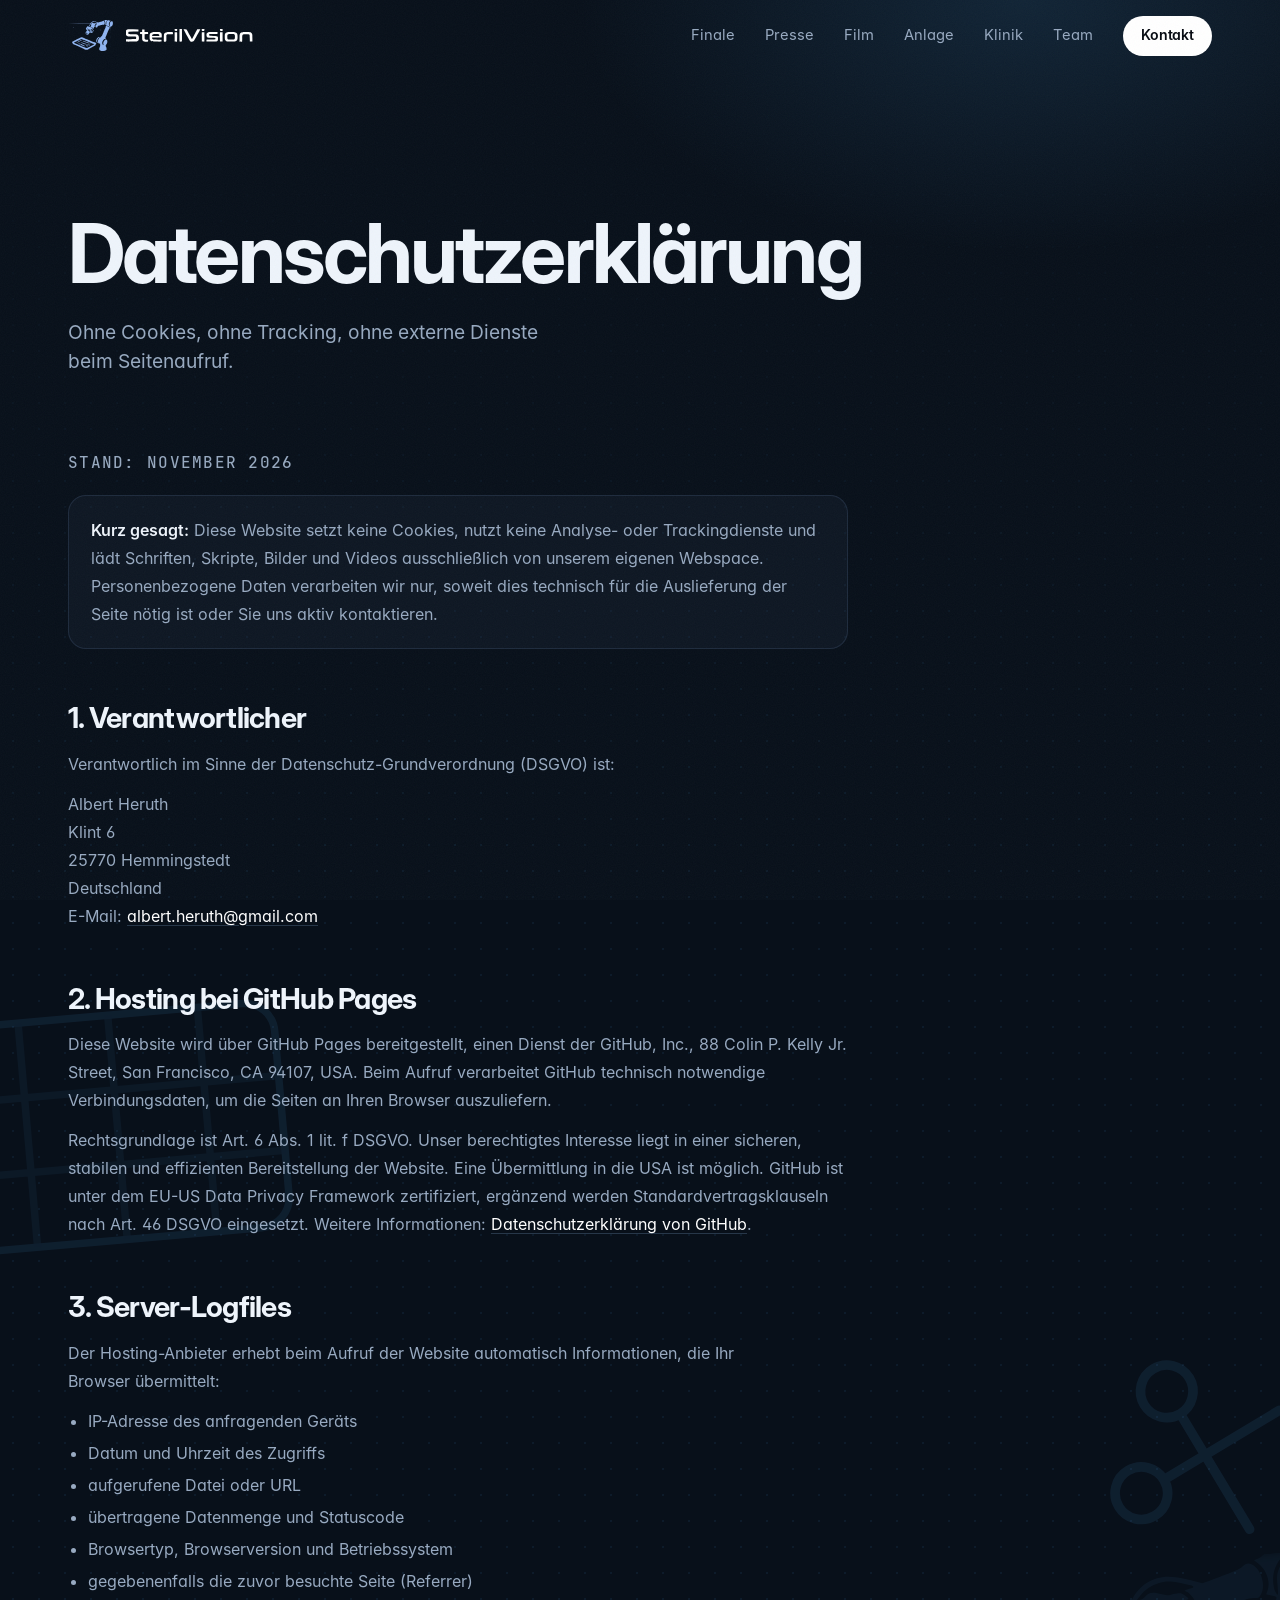
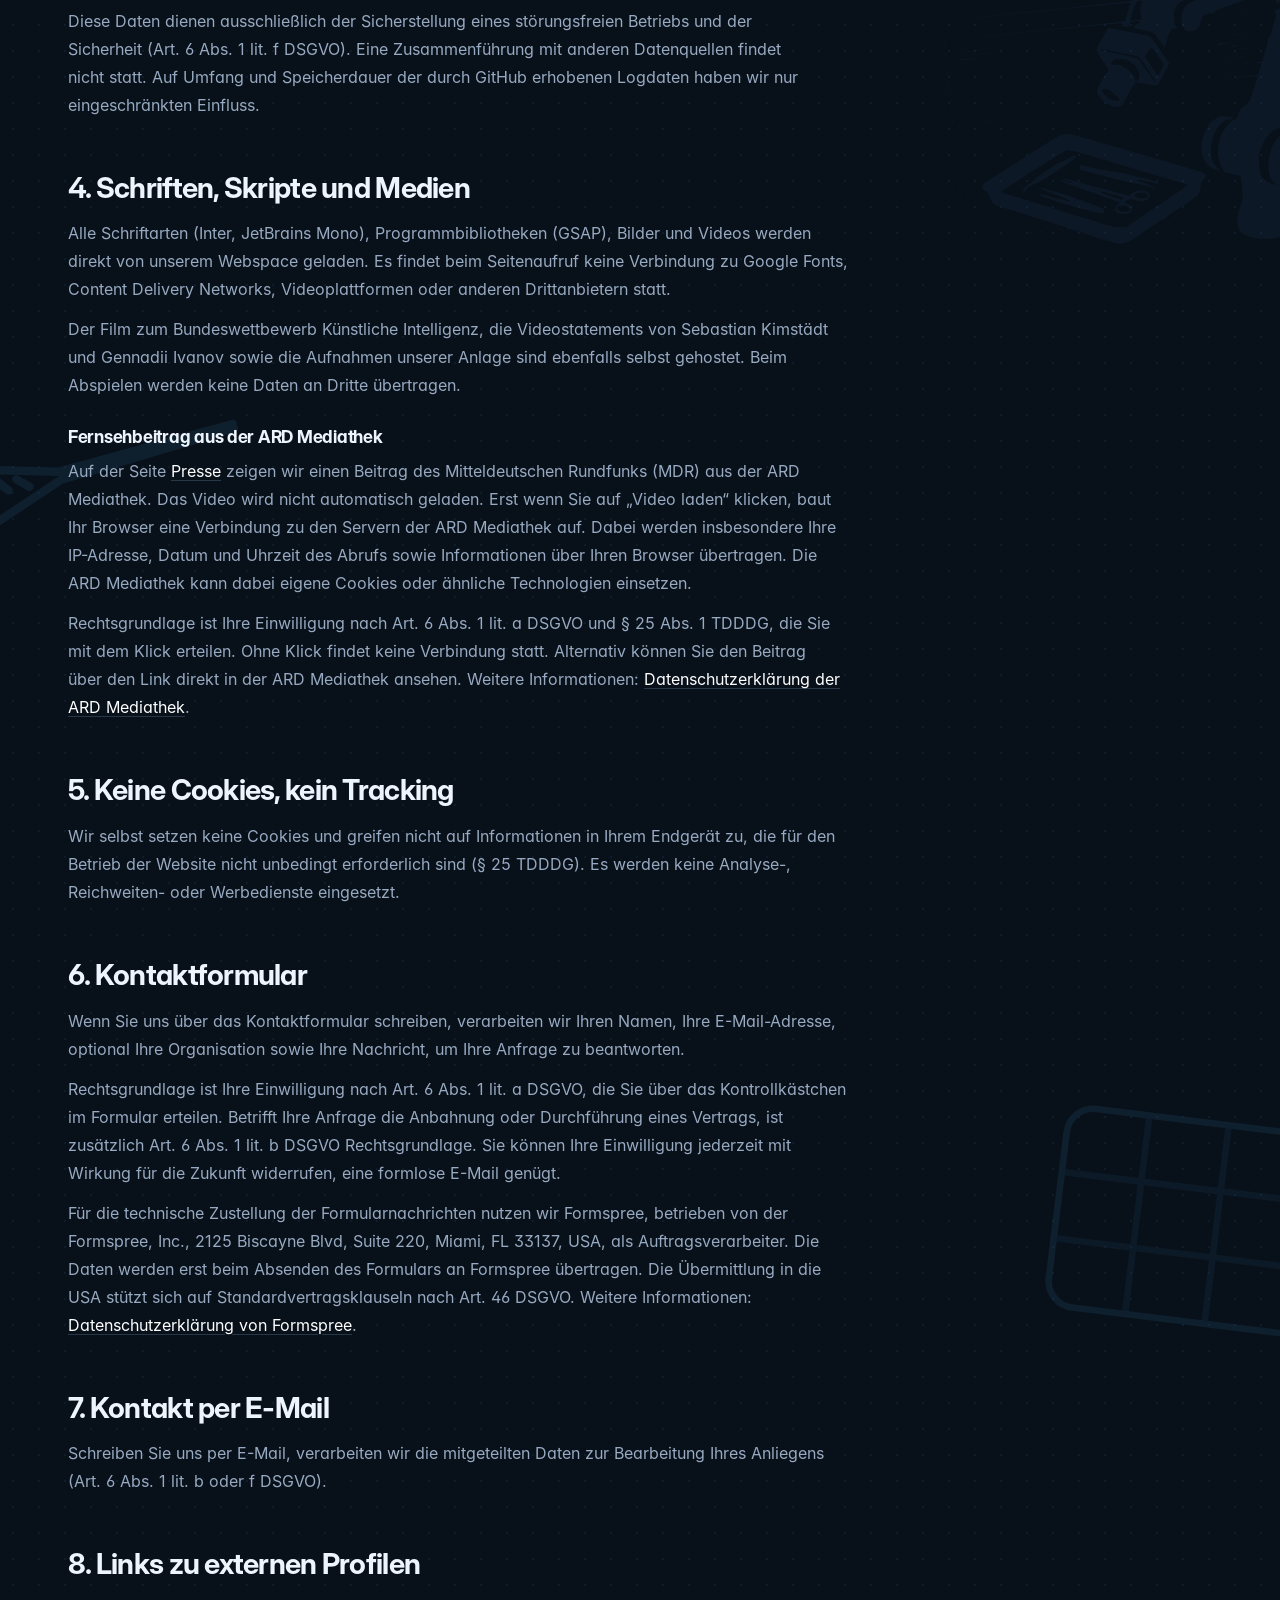
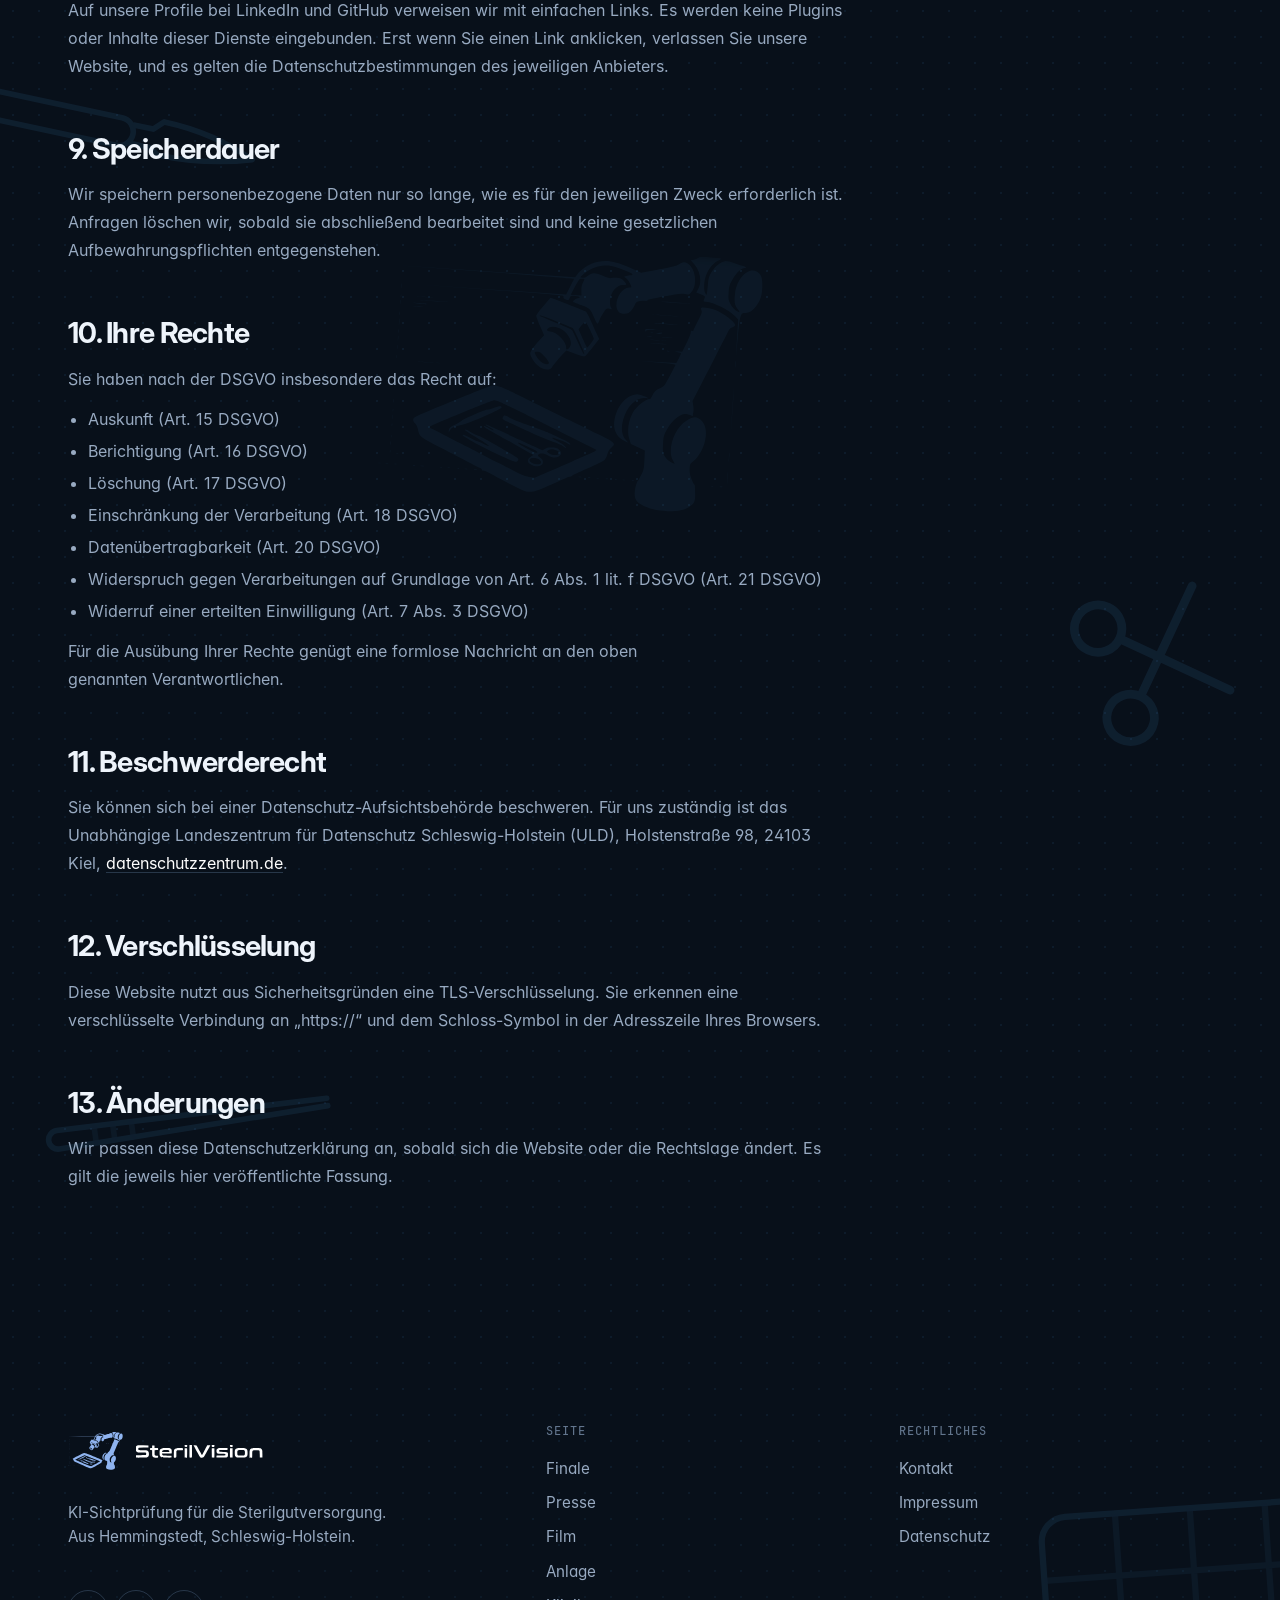
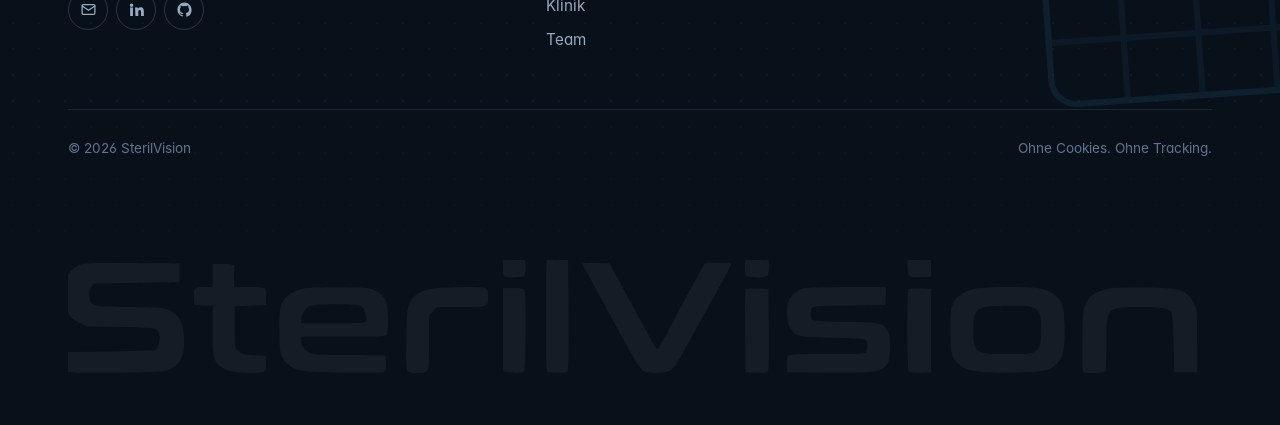
==== commit 2d2a4d24: "Presse: eigene Seite mit BWKI-Sonderpreis, NDR und MDR - Neue Seite presse.html mit Zeitleiste, Sond" ====
--- a/datenschutz.html
+++ b/datenschutz.html
@@ -35,6 +35,7 @@
       <nav class="nav" aria-label="Hauptnavigation">
         <div class="nav-links">
           <a href="index.html#finale">Finale</a>
+          <a href="presse.html">Presse</a>
           <a href="index.html#film">Film</a>
           <a href="index.html#anlage">Anlage</a>
           <a href="index.html#stimme">Klinik</a>
@@ -48,6 +49,7 @@
 
   <nav class="mobile-menu" id="mobile-menu" aria-label="Mobile Navigation">
     <a href="index.html#finale">Finale</a>
+    <a href="presse.html">Presse</a>
     <a href="index.html#film">Film</a>
     <a href="index.html#anlage">Anlage</a>
     <a href="index.html#stimme">Klinik</a>
@@ -96,7 +98,7 @@
         <p>Der Film zum Bundeswettbewerb Künstliche Intelligenz, die Videostatements von Sebastian Kimstädt und Gennadii Ivanov sowie die Aufnahmen unserer Anlage sind ebenfalls selbst gehostet. Beim Abspielen werden keine Daten an Dritte übertragen.</p>
 
         <h3 id="ard-mediathek">Fernsehbeitrag aus der ARD Mediathek</h3>
-        <p>Auf der Startseite zeigen wir einen Beitrag des Mitteldeutschen Rundfunks aus der ARD Mediathek. Das Video wird nicht automatisch geladen. Erst wenn Sie auf „Video laden“ klicken, baut Ihr Browser eine Verbindung zu den Servern der ARD Mediathek auf. Dabei werden insbesondere Ihre IP-Adresse, Datum und Uhrzeit des Abrufs sowie Informationen über Ihren Browser übertragen. Die ARD Mediathek kann dabei eigene Cookies oder ähnliche Technologien einsetzen.</p>
+        <p>Auf der Seite <a href="presse.html">Presse</a> zeigen wir einen Beitrag des Mitteldeutschen Rundfunks (MDR) aus der ARD Mediathek. Das Video wird nicht automatisch geladen. Erst wenn Sie auf „Video laden“ klicken, baut Ihr Browser eine Verbindung zu den Servern der ARD Mediathek auf. Dabei werden insbesondere Ihre IP-Adresse, Datum und Uhrzeit des Abrufs sowie Informationen über Ihren Browser übertragen. Die ARD Mediathek kann dabei eigene Cookies oder ähnliche Technologien einsetzen.</p>
         <p>Rechtsgrundlage ist Ihre Einwilligung nach Art. 6 Abs. 1 lit. a DSGVO und § 25 Abs. 1 TDDDG, die Sie mit dem Klick erteilen. Ohne Klick findet keine Verbindung statt. Alternativ können Sie den Beitrag über den Link direkt in der ARD Mediathek ansehen. Weitere Informationen: <a href="https://www.ardmediathek.de/datenschutz" target="_blank" rel="noopener">Datenschutzerklärung der ARD Mediathek</a>.</p>
 
         <h2>5. Keine Cookies, kein Tracking</h2>
@@ -155,6 +157,7 @@
         <div class="footer-col">
           <span class="mono">Seite</span>
           <a href="index.html#finale">Finale</a>
+          <a href="presse.html">Presse</a>
           <a href="index.html#film">Film</a>
           <a href="index.html#anlage">Anlage</a>
           <a href="index.html#stimme">Klinik</a>
--- a/styles.css
+++ b/styles.css
@@ -654,3 +654,32 @@
   .mission-text .word { opacity: 1; }
   .marquee-track { animation: none; flex-wrap: wrap; }
 }
+
+/* ── Presse-Seite ────────────────────────────────────────── */
+.media-hero { background: none; padding-bottom: 0; }
+.media-hero h1 { font-weight: 500; letter-spacing: -0.03em; }
+.media-index { list-style: none; margin-top: clamp(40px, 6vw, 72px); border-top: 1px solid var(--line); }
+.media-index li { border-bottom: 1px solid var(--line); }
+.media-index a { display: grid; grid-template-columns: 9rem 1fr; gap: 16px; padding: 16px 0; color: var(--muted); transition: color 0.2s; }
+.media-index a:hover, .media-index a:focus-visible { color: var(--text); }
+.media-index time { font-variant-numeric: tabular-nums; color: var(--faint); }
+.media-item + .media-item { border-top: 1px solid var(--line); }
+.media-item .press-grid { align-items: start; }
+h2.press-title { font-size: clamp(1.5rem, 2.4vw, 2rem); max-width: 22ch; }
+.photo { display: grid; gap: 10px; margin: 0; }
+.photo img { width: 100%; height: auto; aspect-ratio: 3 / 2; object-fit: cover; border-radius: 6px; border: 1px solid var(--line); background: var(--bg-2); }
+.photo figcaption { font-size: 0.84rem; color: var(--muted); }
+.photo .credit { display: block; color: var(--faint); font-size: 0.78rem; margin-top: 2px; }
+.photo-grid { display: grid; grid-template-columns: repeat(4, minmax(0, 1fr)); gap: clamp(16px, 2vw, 24px); margin-top: clamp(40px, 5vw, 64px); }
+.press-quote { margin: 0; padding-left: clamp(20px, 3vw, 32px); border-left: 2px solid var(--blue); display: grid; gap: 14px; }
+.press-quote blockquote p { font-family: var(--f-display); font-weight: 500; font-size: clamp(1.3rem, 2.2vw, 1.8rem); line-height: 1.3; letter-spacing: -0.015em; }
+.press-quote figcaption { font-size: 0.9rem; color: var(--muted); max-width: 44ch; }
+.media-contact { border-top: 1px solid var(--line); }
+.media-contact .wrap { display: flex; flex-wrap: wrap; align-items: center; justify-content: space-between; gap: 20px; }
+.media-contact .btn { border-radius: 8px; }
+.mobile-menu a[aria-current="page"] { color: var(--text); }
+@media (max-width: 1100px) { .photo-grid { grid-template-columns: repeat(2, minmax(0, 1fr)); } }
+@media (max-width: 600px) {
+  .photo-grid { grid-template-columns: 1fr; }
+  .media-index a { grid-template-columns: 1fr; gap: 2px; }
+}
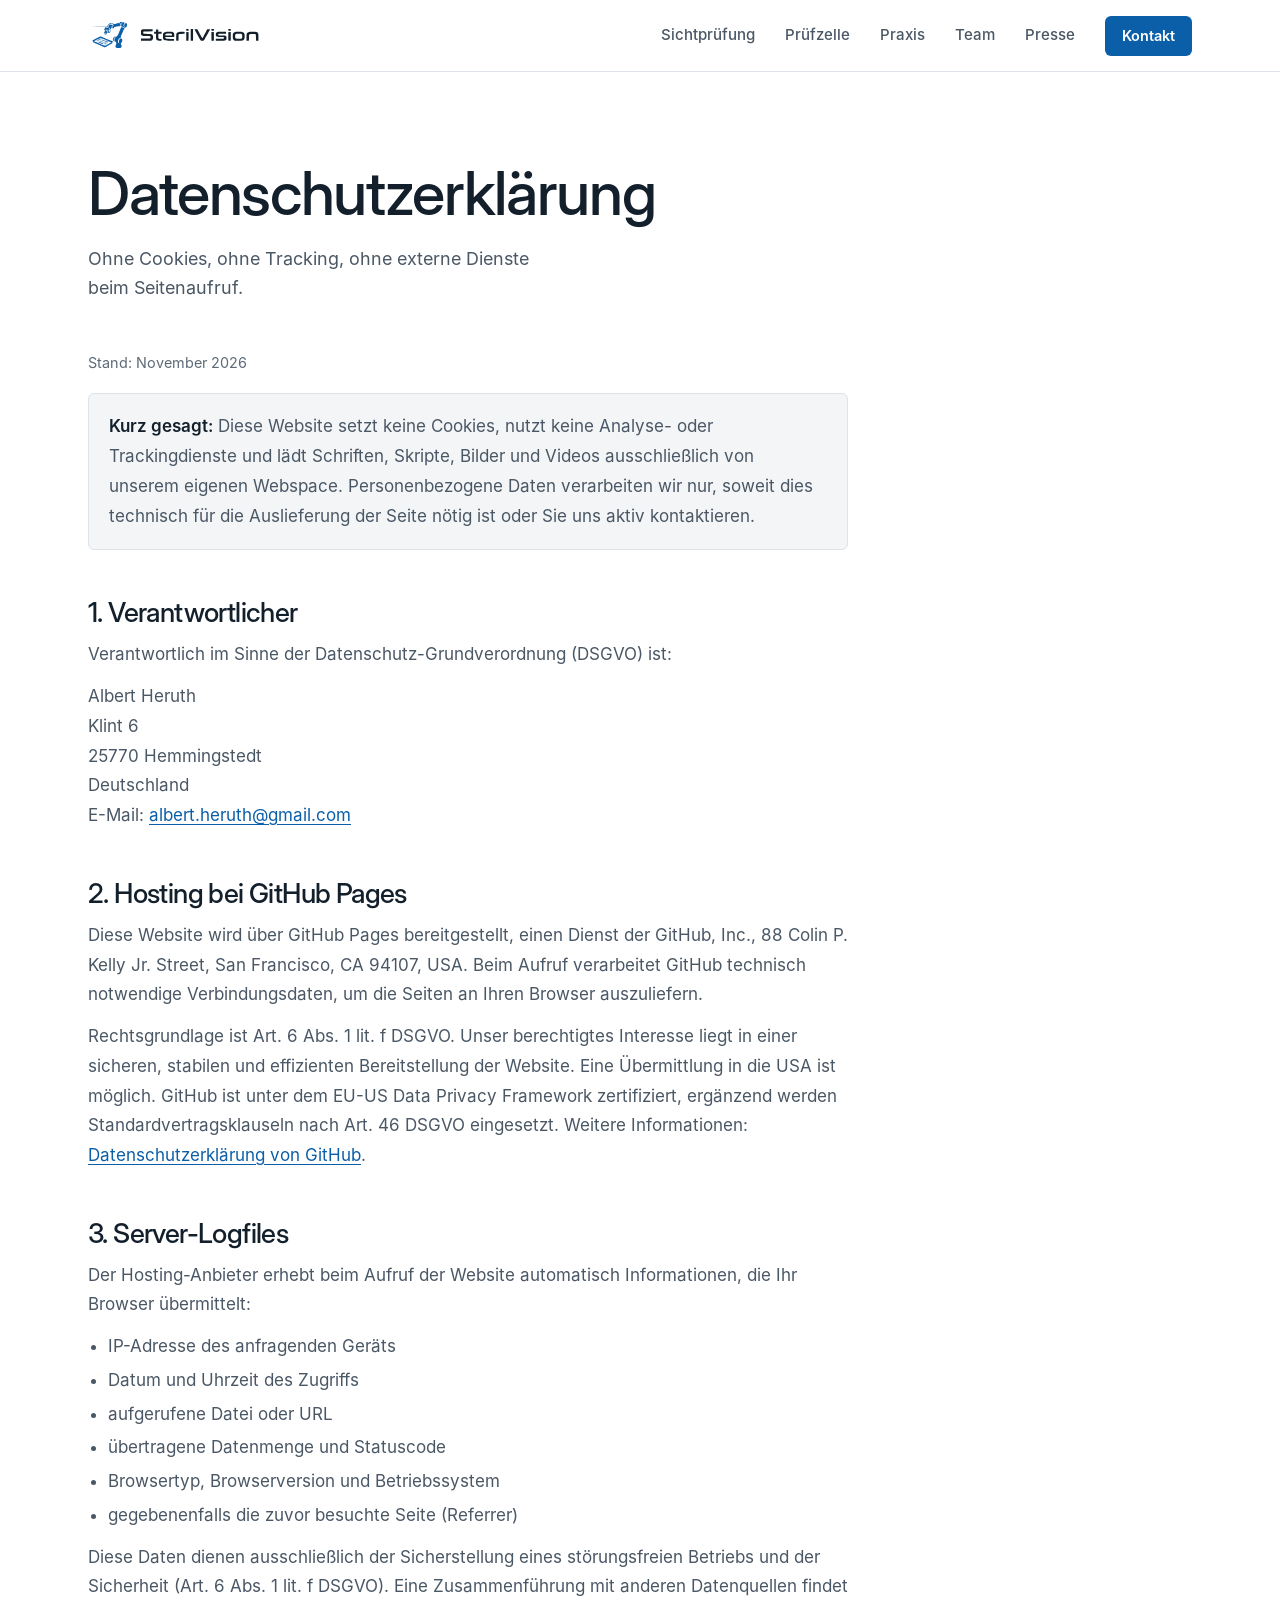
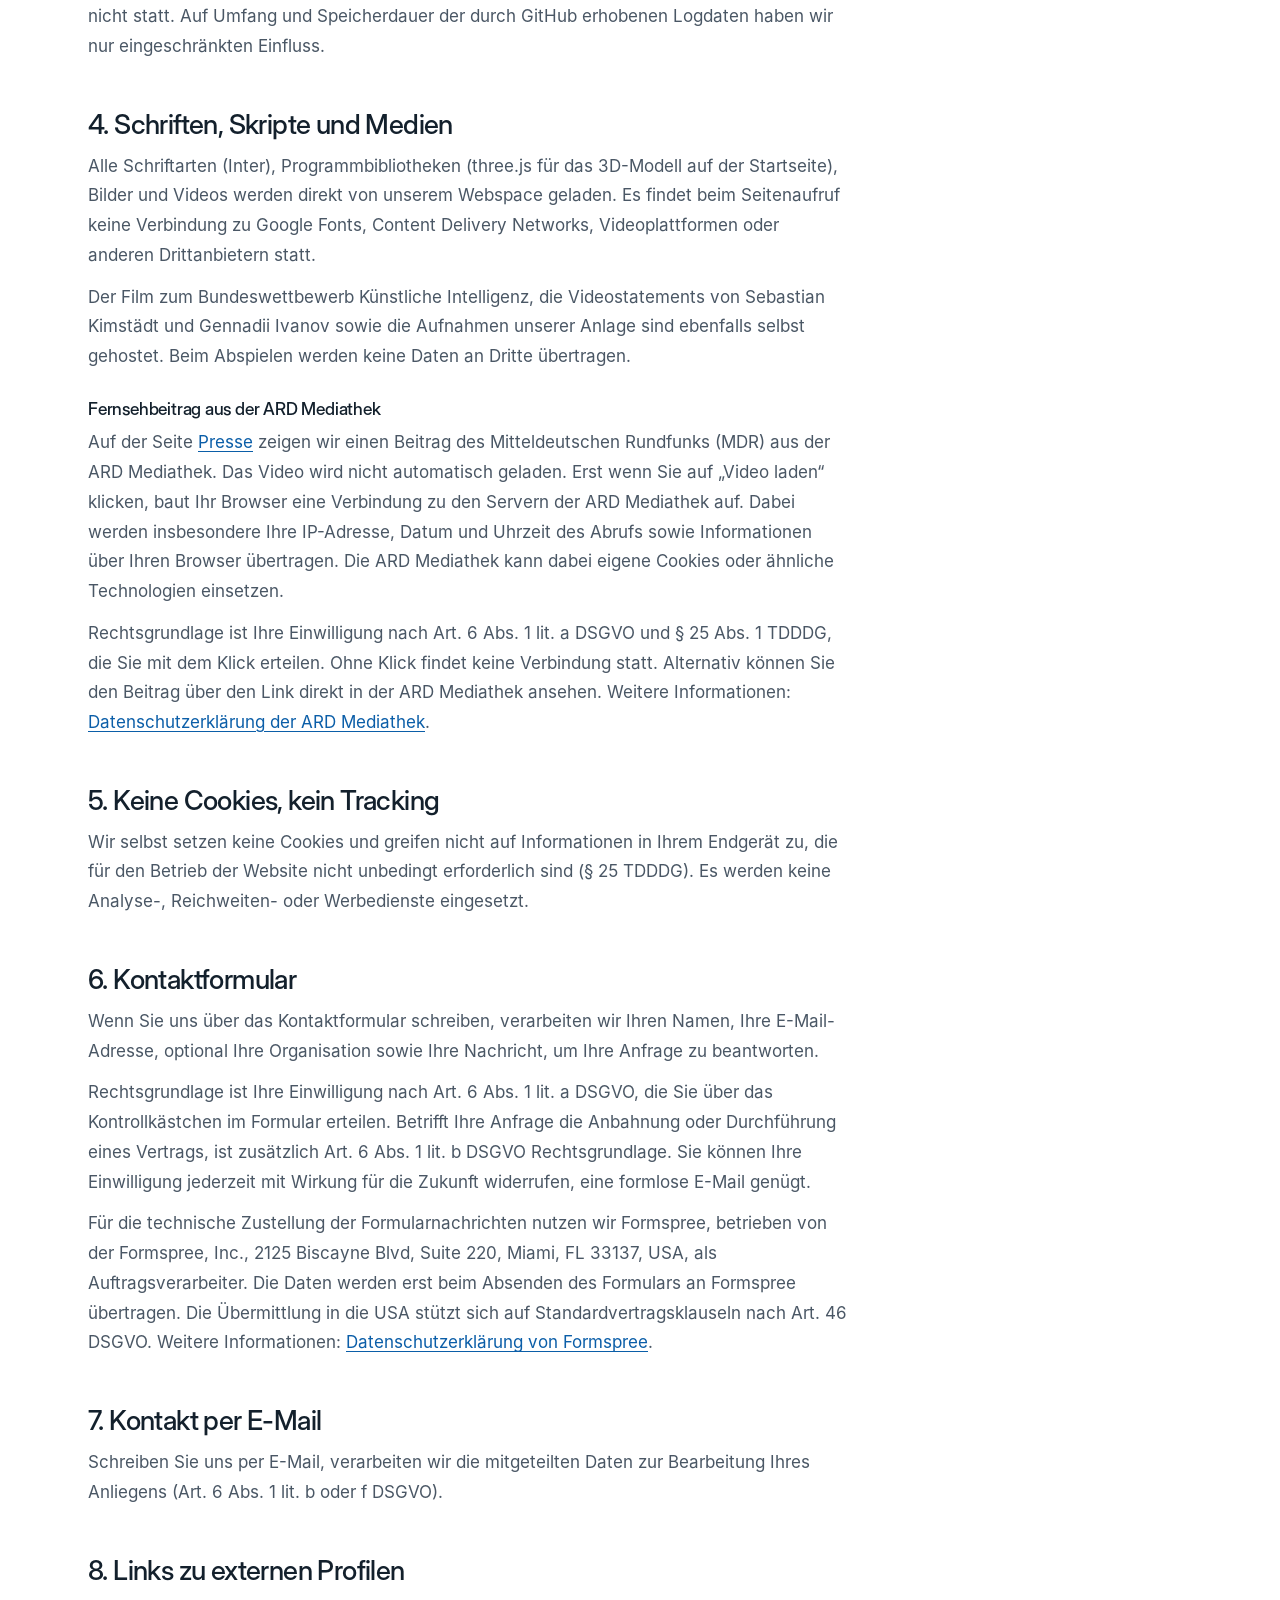
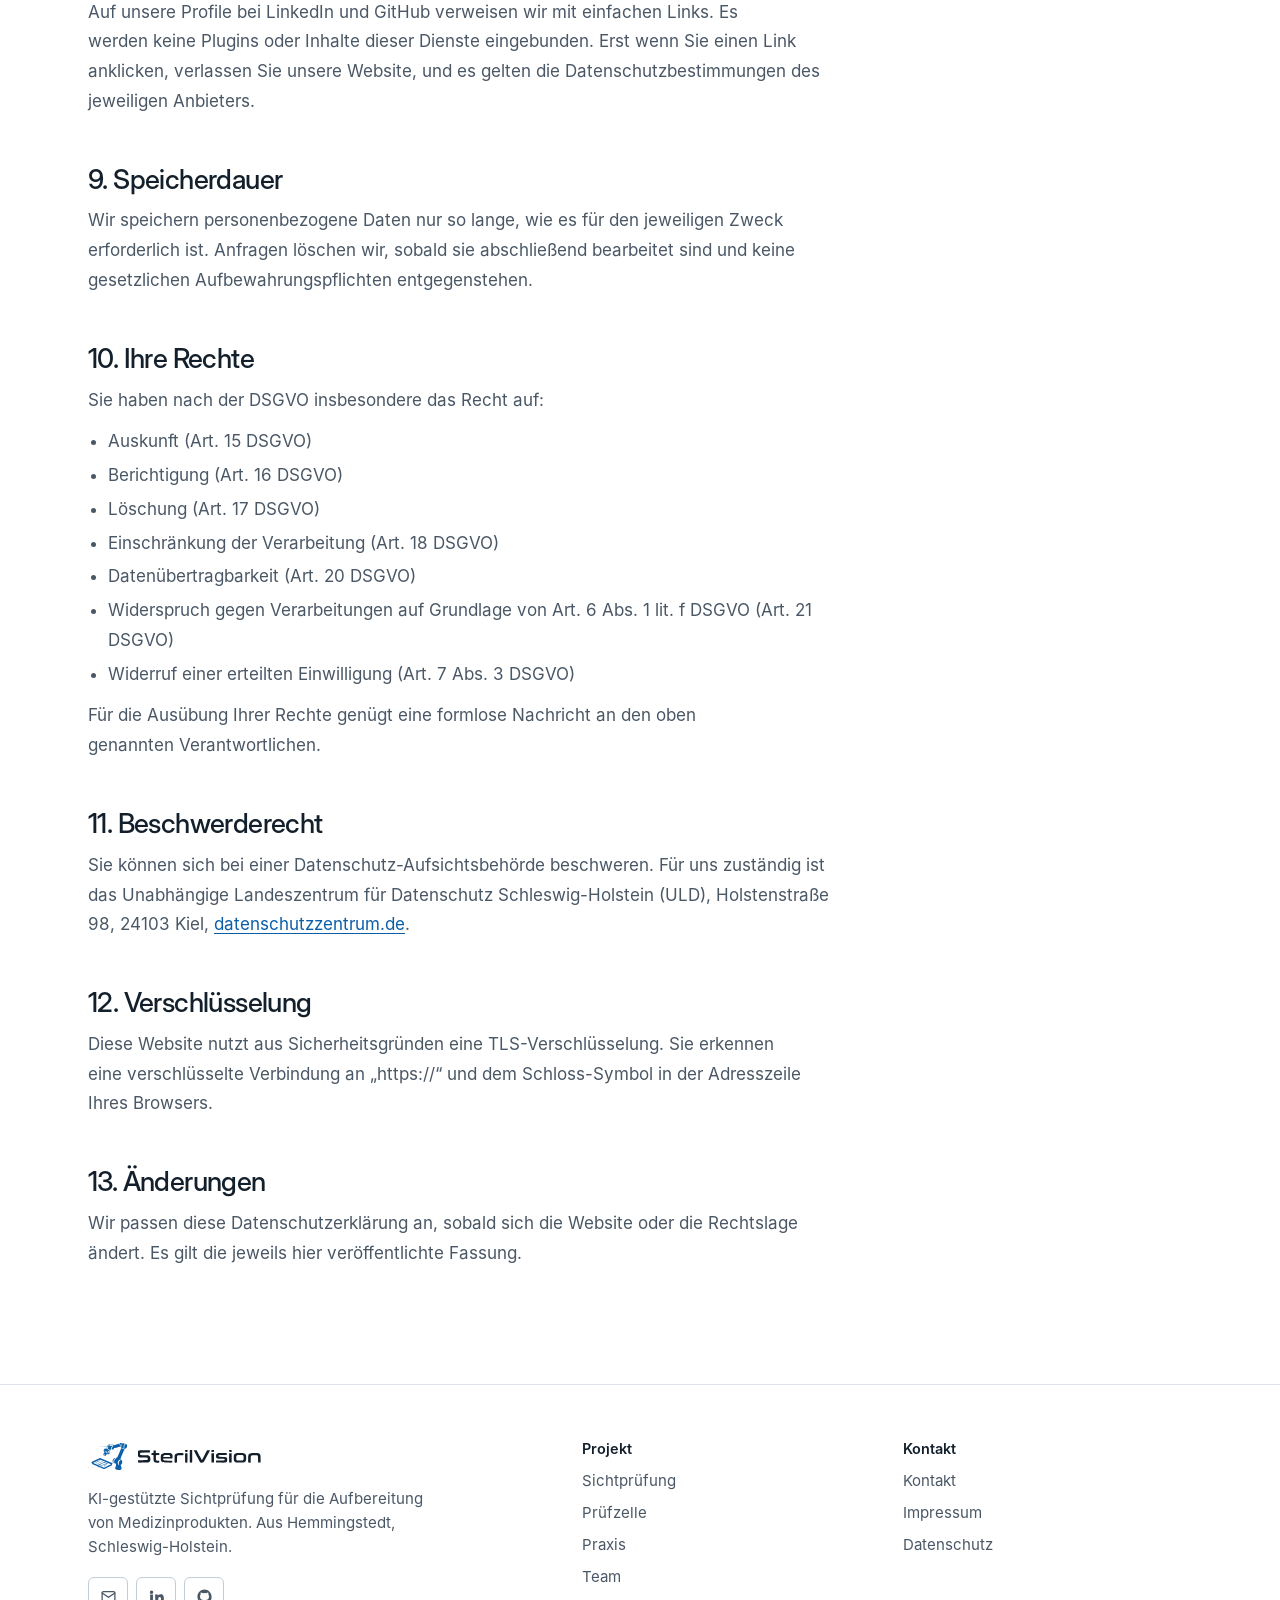
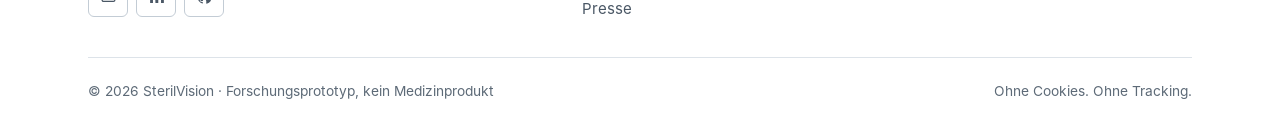
==== commit d431f8f0: "Redesign nach Branchenrecherche: hell, ruhig, für die AEMP - Helles Design nach dem Standard der Ste" ====
--- a/datenschutz.html
+++ b/datenschutz.html
@@ -5,27 +5,12 @@
   <meta name="viewport" content="width=device-width, initial-scale=1.0, viewport-fit=cover" />
   <title>Datenschutz · SterilVision</title>
   <meta name="robots" content="noindex, follow" />
-  <meta name="theme-color" content="#08101a" />
+  <meta name="theme-color" content="#ffffff" />
   <link rel="icon" type="image/svg+xml" href="assets/favicon.svg" />
   <link rel="stylesheet" href="styles.css" />
   <script>document.documentElement.classList.add('js');</script>
 </head>
 <body>
-  <div class="grain" aria-hidden="true"></div>
-  <div class="bg-tools" aria-hidden="true">
-    <span class="bg-dots"></span>
-    <span class="bg-tool t1"><svg viewBox="0 0 48 32" fill="none" stroke="currentColor" stroke-width="1"><rect x="1" y="1" width="46" height="30" rx="4"/><path d="M1 11h46M1 21h46M13 1v30M25 1v30M37 1v30" stroke-opacity="0.6"/></svg></span>
-    <span class="bg-tool t2"><svg viewBox="0 0 24 24" fill="none" stroke="currentColor" stroke-width="1.1"><circle cx="6" cy="6" r="3"/><circle cx="6" cy="18" r="3"/><path d="M8.5 8.5 19 19M8.5 15.5 19 5" stroke-linecap="round"/></svg></span>
-    <span class="bg-tool t3"><svg viewBox="0 0 32 16" fill="none" stroke="currentColor" stroke-width="0.8" stroke-linecap="round"><circle cx="3.5" cy="4" r="2.5"/><circle cx="3.5" cy="12" r="2.5"/><path d="M5.8 5 14 7.6M5.8 11 14 8.4M14 7.6 31 7.8M14 8.4 31 8.2M8 6.6l1 1.4M10 7.2l1 1"/></svg></span>
-    <span class="bg-tool bg-wm t4 logo-mark"></span>
-    <span class="bg-tool t5"><svg viewBox="0 0 48 32" fill="none" stroke="currentColor" stroke-width="1"><rect x="1" y="1" width="46" height="30" rx="4"/><path d="M1 11h46M1 21h46M13 1v30M25 1v30M37 1v30" stroke-opacity="0.6"/></svg></span>
-    <span class="bg-tool t6"><svg viewBox="0 0 32 8" fill="none" stroke="currentColor" stroke-width="0.6" stroke-linecap="round" stroke-linejoin="round"><rect x="0.5" y="2.5" width="18" height="3" rx="1.5"/><path d="M18.5 3h2l1-1c4 0 7 0.8 10 2-3 1-6.5 1.6-10 1.6l-1-0.6h-2"/></svg></span>
-    <span class="bg-tool t7"><svg viewBox="0 0 24 24" fill="none" stroke="currentColor" stroke-width="1.1"><circle cx="6" cy="6" r="3"/><circle cx="6" cy="18" r="3"/><path d="M8.5 8.5 19 19M8.5 15.5 19 5" stroke-linecap="round"/></svg></span>
-    <span class="bg-tool t8"><svg viewBox="0 0 32 8" fill="none" stroke="currentColor" stroke-width="0.6" stroke-linecap="round"><path d="M1 4c0-.6.5-1 1-1l29 .6M1 4c0 .6.5 1 1 1l29-.6"/><path d="M6 3.2v1.6M8 3.2v1.6M10 3.2v1.6" stroke-opacity=".6"/></svg></span>
-    <span class="bg-tool bg-wm t9 logo-mark"></span>
-    <span class="bg-tool t10"><svg viewBox="0 0 48 32" fill="none" stroke="currentColor" stroke-width="1"><rect x="1" y="1" width="46" height="30" rx="4"/><path d="M1 11h46M1 21h46M13 1v30M25 1v30M37 1v30" stroke-opacity="0.6"/></svg></span>
-  </div>
-
   <header class="site-header" id="site-header">
     <div class="wrap">
       <a class="brand" href="index.html" aria-label="SterilVision Startseite">
@@ -34,12 +19,11 @@
       </a>
       <nav class="nav" aria-label="Hauptnavigation">
         <div class="nav-links">
-          <a href="index.html#finale">Finale</a>
+          <a href="index.html#sichtpruefung">Sichtprüfung</a>
+          <a href="index.html#pruefzelle">Prüfzelle</a>
+          <a href="index.html#praxis">Praxis</a>
+          <a href="index.html#team">Team</a>
           <a href="presse.html">Presse</a>
-          <a href="index.html#film">Film</a>
-          <a href="index.html#anlage">Anlage</a>
-          <a href="index.html#stimme">Klinik</a>
-          <a href="index.html#team">Team</a>
         </div>
         <a class="btn btn-primary btn-sm" href="kontakt.html">Kontakt</a>
         <button class="menu-btn" id="menu-btn" aria-label="Menü öffnen" aria-expanded="false" aria-controls="mobile-menu"><span></span><span></span></button>
@@ -48,20 +32,19 @@
   </header>
 
   <nav class="mobile-menu" id="mobile-menu" aria-label="Mobile Navigation">
-    <a href="index.html#finale">Finale</a>
+    <a href="index.html#sichtpruefung">Sichtprüfung</a>
+    <a href="index.html#pruefzelle">Prüfzelle</a>
+    <a href="index.html#praxis">Praxis</a>
+    <a href="index.html#team">Team</a>
     <a href="presse.html">Presse</a>
-    <a href="index.html#film">Film</a>
-    <a href="index.html#anlage">Anlage</a>
-    <a href="index.html#stimme">Klinik</a>
-    <a href="index.html#team">Team</a>
-    <a href="kontakt.html">Kontakt</a>
+    <a class="btn btn-primary" href="kontakt.html">Kontakt aufnehmen</a>
   </nav>
 
   <main>
     <section class="page-hero">
       <div class="wrap">
-        <h1 data-reveal>Datenschutz&shy;erklärung</h1>
-        <p class="lead" data-reveal>Ohne Cookies, ohne Tracking, ohne externe Dienste beim Seitenaufruf.</p>
+        <h1>Datenschutz&shy;erklärung</h1>
+        <p class="lead">Ohne Cookies, ohne Tracking, ohne externe Dienste beim Seitenaufruf.</p>
       </div>
     </section>
 
@@ -94,7 +77,7 @@
         <p>Diese Daten dienen ausschließlich der Sicherstellung eines störungsfreien Betriebs und der Sicherheit (Art. 6 Abs. 1 lit. f DSGVO). Eine Zusammenführung mit anderen Datenquellen findet nicht statt. Auf Umfang und Speicherdauer der durch GitHub erhobenen Logdaten haben wir nur eingeschränkten Einfluss.</p>
 
         <h2>4. Schriften, Skripte und Medien</h2>
-        <p>Alle Schriftarten (Inter, JetBrains Mono), Programmbibliotheken (GSAP), Bilder und Videos werden direkt von unserem Webspace geladen. Es findet beim Seitenaufruf keine Verbindung zu Google Fonts, Content Delivery Networks, Videoplattformen oder anderen Drittanbietern statt.</p>
+        <p>Alle Schriftarten (Inter), Programmbibliotheken (three.js für das 3D-Modell auf der Startseite), Bilder und Videos werden direkt von unserem Webspace geladen. Es findet beim Seitenaufruf keine Verbindung zu Google Fonts, Content Delivery Networks, Videoplattformen oder anderen Drittanbietern statt.</p>
         <p>Der Film zum Bundeswettbewerb Künstliche Intelligenz, die Videostatements von Sebastian Kimstädt und Gennadii Ivanov sowie die Aufnahmen unserer Anlage sind ebenfalls selbst gehostet. Beim Abspielen werden keine Daten an Dritte übertragen.</p>
 
         <h3 id="ard-mediathek">Fernsehbeitrag aus der ARD Mediathek</h3>
@@ -147,34 +130,32 @@
     <div class="wrap">
       <div class="footer-top">
         <div class="footer-brand">
-          <a class="brand" href="index.html" aria-label="SterilVision">
+          <a class="brand" href="index.html" aria-label="SterilVision Startseite">
             <span class="logo-mark" aria-hidden="true"></span>
             <span class="logo-word" aria-hidden="true"></span>
           </a>
-          <p>KI-Sichtprüfung für die Sterilgutversorgung. Aus Hemmingstedt, Schleswig-Holstein.</p>
+          <p>KI-gestützte Sichtprüfung für die Aufbereitung von Medizinprodukten. Aus Hemmingstedt, Schleswig-Holstein.</p>
           <div class="socials" data-socials></div>
         </div>
-        <div class="footer-col">
-          <span class="mono">Seite</span>
-          <a href="index.html#finale">Finale</a>
+        <nav class="footer-col" aria-label="Seiten">
+          <h2>Projekt</h2>
+          <a href="index.html#sichtpruefung">Sichtprüfung</a>
+          <a href="index.html#pruefzelle">Prüfzelle</a>
+          <a href="index.html#praxis">Praxis</a>
+          <a href="index.html#team">Team</a>
           <a href="presse.html">Presse</a>
-          <a href="index.html#film">Film</a>
-          <a href="index.html#anlage">Anlage</a>
-          <a href="index.html#stimme">Klinik</a>
-          <a href="index.html#team">Team</a>
-        </div>
-        <div class="footer-col">
-          <span class="mono">Rechtliches</span>
+        </nav>
+        <nav class="footer-col" aria-label="Kontakt und Rechtliches">
+          <h2>Kontakt</h2>
           <a href="kontakt.html">Kontakt</a>
           <a href="impressum.html">Impressum</a>
           <a href="datenschutz.html">Datenschutz</a>
-        </div>
+        </nav>
       </div>
       <div class="footer-bottom">
-        <span>© <span data-year>2026</span> SterilVision</span>
+        <span>© <span data-year>2026</span> SterilVision · Forschungsprototyp, kein Medizinprodukt</span>
         <span>Ohne Cookies. Ohne Tracking.</span>
       </div>
-      <div class="footer-word" aria-hidden="true"><span class="logo-word"></span></div>
     </div>
   </footer>
 
--- a/styles.css
+++ b/styles.css
@@ -1,7 +1,8 @@
 /* ───────────────────────────────────────────────────────────
    STERILVISION · sterilvision.de
-   Corporate Design: Tiefes Navy, Markenblau, Cyan für KI-Befunde.
-   Alle Farben, Abstände und Schriften zentral als Tokens.
+   Heller Grund wie in der Medizintechnik üblich, Edelstahlgrau,
+   ein Akzent (Sterilverpackungs-Blau). Keine Verläufe, kein
+   Leuchten, ein Radius. Alle Werte zentral als Tokens.
    ─────────────────────────────────────────────────────────── */
 
 /* ── Fonts (selbst gehostet, keine Drittanbieter) ─────────── */
@@ -10,676 +11,409 @@
 @font-face { font-family: 'Inter'; src: url('assets/fonts/Inter-SemiBold.woff2') format('woff2'); font-weight: 600; font-display: swap; }
 @font-face { font-family: 'Inter Display'; src: url('assets/fonts/InterDisplay-Medium.woff2') format('woff2'); font-weight: 500; font-display: swap; }
 @font-face { font-family: 'Inter Display'; src: url('assets/fonts/InterDisplay-Bold.woff2') format('woff2'); font-weight: 700; font-display: swap; }
-@font-face { font-family: 'JetBrains Mono'; src: url('assets/fonts/JetBrainsMono-Medium.woff2') format('woff2'); font-weight: 500; font-display: swap; }
 
 :root {
-  /* Farben */
-  --ink: #060a11;
-  --bg: #08101a;
-  --bg-2: #0c1622;
-  --bg-3: #111e2d;
-  --surface: rgba(150, 190, 240, 0.045);
-  --surface-2: rgba(150, 190, 240, 0.08);
-  --line: rgba(150, 190, 240, 0.12);
-  --line-2: rgba(150, 190, 240, 0.22);
-  --text: #eef4fb;
-  --muted: #98aac1;
-  --faint: #62758d;
-  --blue: #4a9fe0;
-  --blue-rgb: 74, 159, 224;
-  --blue-light: #8fb4f0;
-  --cyan: #35d6e8;
-  --cyan-rgb: 53, 214, 232;
-  --nio: #ff4d61;
-  --ok: #3ddc97;
-
-  /* Typo */
+  --bg: #ffffff;
+  --bg-2: #f3f5f7;        /* Edelstahl hell */
+  --bg-3: #e8ecf0;
+  --dark: #0e1822;        /* nur für Videoflächen */
+  --text: #13202c;
+  --muted: #4a5765;       /* 7,4:1 auf Weiß */
+  --faint: #5d6a77;       /* 5,5:1 auf Weiß */
+  --line: #dde3e9;
+  --line-2: #c3ccd5;
+  --accent: #0b5ea8;      /* Sterilverpackungs-Blau, 6,6:1 mit Weiß */
+  --accent-2: #084a86;
+  --accent-soft: #e7f0f9;
+  --nio: #c4283a;
+  --ok: #1d7f55;
+
   --f-display: 'Inter Display', 'Inter', system-ui, sans-serif;
   --f-sans: 'Inter', system-ui, -apple-system, 'Segoe UI', sans-serif;
-  --f-mono: 'JetBrains Mono', ui-monospace, 'SFMono-Regular', Consolas, monospace;
-
-  /* Maße */
-  --wrap: 1240px;
+
+  --wrap: 1200px;
   --gutter: clamp(20px, 5vw, 48px);
-  --section: clamp(80px, 9vw, 136px);
-  --r-lg: 28px;
-  --r: 18px;
-  --r-sm: 12px;
-  --ease: cubic-bezier(0.16, 1, 0.3, 1);
+  --section: clamp(72px, 9vw, 128px);
+  --r: 6px;
+  --ease: cubic-bezier(0.2, 0.7, 0.2, 1);
   --header-h: 72px;
 }
 
 /* ── Basis ────────────────────────────────────────────────── */
 *, *::before, *::after { margin: 0; padding: 0; box-sizing: border-box; }
-html { -webkit-text-size-adjust: 100%; scroll-padding-top: var(--header-h); }
+html { -webkit-text-size-adjust: 100%; scroll-padding-top: calc(var(--header-h) + 8px); }
 @media (prefers-reduced-motion: no-preference) { html { scroll-behavior: smooth; } }
 body {
-  font-family: var(--f-sans);
-  font-size: 17px;
-  line-height: 1.6;
-  background: var(--bg);
-  color: var(--text);
-  -webkit-font-smoothing: antialiased;
-  -moz-osx-font-smoothing: grayscale;
+  font-family: var(--f-sans); font-size: 17px; line-height: 1.6;
+  background: var(--bg); color: var(--text);
+  -webkit-font-smoothing: antialiased; -moz-osx-font-smoothing: grayscale;
   overflow-x: clip;
-  font-feature-settings: 'cv11', 'ss01';
 }
 img, video, canvas, svg { display: block; max-width: 100%; }
 a { color: inherit; text-decoration: none; }
 button { font: inherit; color: inherit; background: none; border: 0; cursor: pointer; }
-::selection { background: rgba(var(--blue-rgb), 0.4); color: #fff; }
-:focus-visible { outline: 2px solid var(--cyan); outline-offset: 3px; border-radius: 6px; }
+::selection { background: var(--accent); color: #fff; }
+:focus-visible { outline: 2px solid var(--accent); outline-offset: 3px; border-radius: 2px; }
 .sr-only { position: absolute; width: 1px; height: 1px; overflow: hidden; clip: rect(0 0 0 0); white-space: nowrap; }
 
 .wrap { width: 100%; max-width: var(--wrap); margin-inline: auto; padding-inline: var(--gutter); }
 section { position: relative; }
 .section { padding-block: var(--section); }
-
-/* Feines Korn über allem, gibt dem Dunkel Tiefe */
-.grain {
-  position: fixed; inset: 0; z-index: 100; pointer-events: none; opacity: 0.035;
-  background-image: url("data:image/svg+xml,%3Csvg xmlns='http://www.w3.org/2000/svg' width='160' height='160'%3E%3Cfilter id='n'%3E%3CfeTurbulence type='fractalNoise' baseFrequency='0.9' numOctaves='3' stitchTiles='stitch'/%3E%3C/filter%3E%3Crect width='100%25' height='100%25' filter='url(%23n)'/%3E%3C/svg%3E");
-}
-
-/* ── Hintergrund wie auf der bisherigen Seite: Siebkörbe, Instrumente, Raster ─ */
-body { position: relative; }
-.bg-tools { position: absolute; inset: 0; z-index: -1; overflow: hidden; pointer-events: none; contain: strict; }
-.bg-dots {
-  position: absolute; inset: 0;
-  background-image: radial-gradient(rgba(var(--blue-rgb), 0.14) 1px, transparent 1.6px);
-  background-size: 26px 26px;
-  -webkit-mask: linear-gradient(transparent 0, #000 100vh, #000 calc(100% - 60vh), transparent);
-  mask: linear-gradient(transparent 0, #000 100vh, #000 calc(100% - 60vh), transparent);
-  opacity: 0.6;
-}
-.bg-tool { position: absolute; display: block; color: var(--blue); opacity: 0.1; }
-.bg-tool svg { display: block; width: 100%; height: auto; overflow: visible; }
-.bg-wm { color: var(--blue); opacity: 0.06; filter: blur(4px); }
-.bg-tool.t1  { width: 360px; top: 112vh; left: -70px; transform: rotate(-5deg); }
-.bg-tool.t2  { width: 210px; top: 150vh; right: -30px; transform: rotate(14deg); }
-.bg-tool.t3  { width: 340px; top: 38%; left: -90px; transform: rotate(-16deg); }
-.bg-tool.t4  { width: 420px; top: 30%; right: -80px; transform: rotate(-6deg); }
-.bg-tool.t5  { width: 320px; top: 52%; right: -90px; transform: rotate(7deg); }
-.bg-tool.t6  { width: 300px; top: 63%; left: -40px; transform: rotate(12deg); }
-.bg-tool.t7  { width: 190px; top: 72%; right: 2%; transform: rotate(-20deg); }
-.bg-tool.t8  { width: 300px; top: 82%; left: 3%; transform: rotate(-8deg); }
-.bg-tool.t9  { width: 380px; top: 66%; left: 30%; transform: rotate(4deg); }
-.bg-tool.t10 { width: 300px; top: 90%; right: -60px; transform: rotate(-4deg); }
-
-/* ── Typografie ───────────────────────────────────────────── */
-h1, h2, h3 { font-family: var(--f-display); font-weight: 700; letter-spacing: -0.035em; line-height: 1.02; text-wrap: balance; }
-h1 { font-size: clamp(2.7rem, 7.4vw, 6.4rem); }
-h2 { font-size: clamp(2.2rem, 5.4vw, 4.6rem); }
-h3 { font-size: clamp(1.3rem, 2.2vw, 1.75rem); letter-spacing: -0.025em; line-height: 1.15; }
+.section.alt { background: var(--bg-2); }
+
+h1, h2, h3 { font-family: var(--f-display); font-weight: 500; letter-spacing: -0.022em; line-height: 1.1; text-wrap: balance; }
+h2 { font-size: clamp(1.9rem, 3.4vw, 2.8rem); }
+h3 { font-size: clamp(1.15rem, 1.5vw, 1.3rem); letter-spacing: -0.012em; line-height: 1.3; }
 p { text-wrap: pretty; }
-.lead { font-size: clamp(1.05rem, 1.5vw, 1.3rem); color: var(--muted); max-width: 46ch; line-height: 1.55; }
-.grad {
-  background: linear-gradient(100deg, #fff 10%, var(--blue-light) 55%, var(--cyan) 100%);
-  -webkit-background-clip: text; background-clip: text; color: transparent;
-}
+.lead { font-size: clamp(1.05rem, 1.4vw, 1.22rem); color: var(--muted); max-width: 52ch; line-height: 1.6; }
 .muted { color: var(--muted); }
-
-.eyebrow {
-  display: inline-flex; align-items: center; gap: 10px;
-  font-family: var(--f-mono); font-size: 0.74rem; font-weight: 500; letter-spacing: 0.14em; text-transform: uppercase;
-  color: var(--blue-light);
-}
-.eyebrow::before { content: ''; width: 7px; height: 7px; border-radius: 2px; background: var(--cyan); box-shadow: 0 0 12px rgba(var(--cyan-rgb), 0.8); }
-.mono { font-family: var(--f-mono); font-size: 0.78rem; letter-spacing: 0.08em; text-transform: uppercase; color: var(--faint); }
-
-.head { display: grid; gap: 22px; margin-bottom: clamp(48px, 7vw, 88px); max-width: 860px; }
-.head.center { margin-inline: auto; text-align: center; justify-items: center; }
+.kicker { font-size: 0.92rem; font-weight: 500; color: var(--accent); }
+.head { display: grid; gap: 16px; max-width: 760px; margin-bottom: clamp(36px, 5vw, 64px); }
+.head p { color: var(--muted); max-width: 60ch; }
+
+.text-link {
+  display: inline-flex; align-items: center; gap: 6px; font-weight: 500; font-size: 0.97rem; color: var(--accent);
+  text-decoration: underline; text-decoration-color: color-mix(in srgb, var(--accent) 35%, transparent);
+  text-underline-offset: 5px; text-decoration-thickness: 1px; transition: text-decoration-color 0.2s;
+}
+.text-link:hover { text-decoration-color: currentColor; }
 
 /* ── Buttons ─────────────────────────────────────────────── */
 .btn {
-  --h: 50px;
-  position: relative; display: inline-flex; align-items: center; justify-content: center; gap: 10px;
-  height: var(--h); padding: 0 24px; border-radius: 999px;
-  font-weight: 600; font-size: 0.95rem; letter-spacing: -0.01em; white-space: nowrap;
-  transition: transform 0.4s var(--ease), background 0.3s, border-color 0.3s, box-shadow 0.4s;
-}
-.btn svg { width: 18px; height: 18px; flex: none; }
-.btn-primary { background: #fff; color: var(--ink); }
-.btn-primary:hover { transform: translateY(-2px); box-shadow: 0 12px 40px -8px rgba(var(--blue-rgb), 0.6); }
-.btn-ghost { border: 1px solid var(--line-2); background: rgba(255, 255, 255, 0.03); backdrop-filter: blur(10px); -webkit-backdrop-filter: blur(10px); }
-.btn-ghost:hover { border-color: rgba(255, 255, 255, 0.45); transform: translateY(-2px); }
-.btn-sm { --h: 40px; padding: 0 18px; font-size: 0.88rem; }
-
-/* ── Logo (Vektor über CSS-Maske, immer in Markenfarbe) ───── */
+  display: inline-flex; align-items: center; justify-content: center; gap: 10px;
+  height: 48px; padding: 0 22px; border-radius: var(--r); border: 1px solid transparent;
+  font-weight: 600; font-size: 0.95rem; white-space: nowrap; transition: background 0.2s, border-color 0.2s, color 0.2s;
+}
+.btn-primary { background: var(--accent); color: #fff; }
+.btn-primary:hover { background: var(--accent-2); }
+.btn-secondary { border-color: var(--line-2); color: var(--text); background: #fff; }
+.btn-secondary:hover { border-color: var(--text); }
+.btn-sm { height: 40px; padding: 0 16px; font-size: 0.9rem; }
+
+/* ── Logo (Vektor über CSS-Maske) ─────────────────────────── */
 .logo-mark, .logo-word {
   display: block; background: currentColor;
   -webkit-mask: var(--src) center / contain no-repeat; mask: var(--src) center / contain no-repeat;
 }
 .logo-mark { --src: url('assets/brand/sv-mark.svg'); aspect-ratio: 450 / 314; }
 .logo-word { --src: url('assets/brand/sv-wordmark.svg'); aspect-ratio: 848 / 93; }
-.logo-full { --src: url('assets/brand/sv-logo.svg'); aspect-ratio: 852 / 424; display: block; background: currentColor; -webkit-mask: var(--src) center / contain no-repeat; mask: var(--src) center / contain no-repeat; }
 
 /* ── Header ──────────────────────────────────────────────── */
 .site-header {
-  position: fixed; inset: 0 0 auto; z-index: 50; height: var(--header-h);
-  display: flex; align-items: center;
-  transition: background 0.4s, border-color 0.4s, transform 0.5s var(--ease);
-  border-bottom: 1px solid transparent;
-}
-.site-header.scrolled { background: rgba(8, 16, 26, 0.82); backdrop-filter: blur(12px); -webkit-backdrop-filter: blur(12px); border-color: var(--line); }
-.site-header.hidden { transform: translateY(-100%); }
+  position: sticky; top: 0; z-index: 50; height: var(--header-h);
+  display: flex; align-items: center; background: #fff; border-bottom: 1px solid var(--line);
+}
 .site-header .wrap { display: flex; align-items: center; justify-content: space-between; gap: 24px; }
-.brand { display: flex; align-items: center; gap: 12px; color: #fff; }
-.brand .logo-mark { width: 46px; color: var(--blue-light); }
-.brand .logo-word { width: 128px; }
-.nav { display: flex; align-items: center; gap: 6px; }
+.brand { display: flex; align-items: center; gap: 10px; color: var(--text); }
+.brand .logo-mark { width: 40px; color: var(--accent); }
+.brand .logo-word { width: 124px; }
+.nav { display: flex; align-items: center; gap: 4px; }
 .nav-links { display: flex; gap: 2px; }
-.nav-links a { padding: 8px 14px; border-radius: 999px; font-size: 0.92rem; color: var(--muted); transition: color 0.25s, background 0.25s; }
-.nav-links a:hover, .nav-links a.active { color: #fff; background: var(--surface-2); }
-.nav .btn { margin-left: 10px; }
-.menu-btn { display: none; width: 44px; height: 44px; border-radius: 50%; border: 1px solid var(--line-2); position: relative; }
-.menu-btn span { position: absolute; left: 13px; right: 13px; height: 1.5px; background: #fff; transition: transform 0.4s var(--ease), opacity 0.3s; }
+.nav-links a { position: relative; padding: 10px 14px; font-size: 0.94rem; font-weight: 500; color: var(--muted); transition: color 0.2s; }
+.nav-links a:hover { color: var(--text); }
+.nav-links a[aria-current="page"] { color: var(--text); }
+.nav-links a[aria-current="page"]::after { content: ''; position: absolute; left: 14px; right: 14px; bottom: -15px; height: 2px; background: var(--accent); }
+.nav .btn { margin-left: 12px; }
+.menu-btn { display: none; width: 44px; height: 44px; border-radius: var(--r); border: 1px solid var(--line-2); position: relative; }
+.menu-btn span { position: absolute; left: 12px; right: 12px; height: 1.5px; background: var(--text); transition: transform 0.25s var(--ease); }
 .menu-btn span:nth-child(1) { top: 17px; }
 .menu-btn span:nth-child(2) { top: 25px; }
 .menu-open .menu-btn span:nth-child(1) { transform: translateY(4px) rotate(45deg); }
 .menu-open .menu-btn span:nth-child(2) { transform: translateY(-4px) rotate(-45deg); }
 
 .mobile-menu {
-  position: fixed; inset: 0; z-index: 45; background: rgba(6, 10, 17, 0.96); backdrop-filter: blur(20px); -webkit-backdrop-filter: blur(20px);
-  display: flex; flex-direction: column; justify-content: center; gap: 6px; padding: var(--header-h) var(--gutter) 40px;
-  opacity: 0; visibility: hidden; transition: opacity 0.4s var(--ease), visibility 0.4s;
-}
-.menu-open .mobile-menu { opacity: 1; visibility: visible; }
-.mobile-menu a { font-family: var(--f-display); font-weight: 700; font-size: clamp(2rem, 9vw, 3rem); letter-spacing: -0.03em; line-height: 1.2; transform: translateY(16px); opacity: 0; transition: transform 0.6s var(--ease), opacity 0.6s; }
-.menu-open .mobile-menu a { transform: none; opacity: 1; }
-.menu-open .mobile-menu a:nth-child(2) { transition-delay: 0.04s; }
-.menu-open .mobile-menu a:nth-child(3) { transition-delay: 0.08s; }
-.menu-open .mobile-menu a:nth-child(4) { transition-delay: 0.12s; }
-.menu-open .mobile-menu a:nth-child(5) { transition-delay: 0.16s; }
-.menu-open .mobile-menu a:nth-child(6) { transition-delay: 0.2s; }
-.mobile-menu .mono { margin-top: 28px; }
-
-/* ── Hero ─────────────────────────────────────────────────
-   Echtes Material statt Effekt: Video der Prüfzelle, ruhige
-   Typografie, keine Leuchteffekte. Text links, Bild rechts.
-   ─────────────────────────────────────────────────────────── */
-.hero {
-  padding: calc(var(--header-h) + clamp(40px, 7vw, 96px)) 0 0;
-  background: var(--bg);
-}
-.hero-grid {
-  display: grid; grid-template-columns: minmax(0, 5fr) minmax(0, 7fr);
-  gap: clamp(32px, 5vw, 72px); align-items: end;
-}
-.hero-copy { display: grid; gap: 24px; padding-bottom: 6px; }
-.hero-place { font-size: 0.9rem; color: var(--muted); display: flex; align-items: center; gap: 10px; }
-.hero-place::before { content: ''; width: 24px; height: 1px; background: var(--line-2); }
-.hero h1 {
-  font-weight: 500; font-size: clamp(2.5rem, 4.9vw, 4.6rem);
-  letter-spacing: -0.03em; line-height: 1.04; max-width: 12ch;
-}
-.hero .lead { color: var(--muted); max-width: 40ch; font-size: clamp(1.02rem, 1.25vw, 1.15rem); }
-.hero-actions { display: flex; flex-wrap: wrap; align-items: center; gap: 12px 28px; margin-top: 4px; }
-.hero .btn { border-radius: 8px; }
-.hero .btn-primary:hover { box-shadow: none; background: #dfe8f2; }
-.text-link {
-  font-weight: 500; font-size: 0.95rem; color: var(--text);
-  text-decoration: underline; text-decoration-color: var(--line-2); text-underline-offset: 6px; text-decoration-thickness: 1px;
-  transition: text-decoration-color 0.25s;
-}
-.text-link:hover { text-decoration-color: currentColor; }
-.hero-media { display: grid; gap: 12px; }
-.hero-frame { aspect-ratio: 16 / 10; overflow: hidden; border-radius: 6px; background: var(--bg-2); border: 1px solid var(--line); }
-.hero-frame { position: relative; }
-.hero-frame video { width: 100%; height: 100%; object-fit: cover; }
-.hero-toggle {
-  position: absolute; left: 12px; bottom: 12px; width: 40px; height: 40px; border-radius: 6px;
-  display: grid; place-items: center; background: rgba(6, 10, 17, 0.72); color: #fff;
-  border: 1px solid rgba(255, 255, 255, 0.18); transition: background 0.2s;
-}
-.hero-toggle:hover { background: rgba(6, 10, 17, 0.9); }
-.hero-toggle svg { width: 16px; height: 16px; }
-.hero-toggle .i-play, .hero-toggle.is-paused .i-pause { display: none; }
-.hero-toggle.is-paused .i-play { display: block; }
-.hero-media figcaption { font-size: 0.84rem; color: var(--faint); }
-.hero-facts {
-  list-style: none; display: grid; grid-template-columns: repeat(4, minmax(0, 1fr));
-  margin-top: clamp(48px, 6vw, 80px); border-top: 1px solid var(--line);
-}
-.hero-facts li { padding: 18px 24px 0 0; font-size: 0.92rem; color: var(--muted); }
-.hero-facts li + li { padding-left: 24px; border-left: 1px solid var(--line); }
-.hero-facts b { display: block; font-weight: 600; color: var(--text); margin-bottom: 2px; }
-.hero-facts a { text-decoration: underline; text-decoration-color: var(--line-2); text-underline-offset: 4px; }
-.hero-facts a:hover { color: var(--text); text-decoration-color: currentColor; }
-
-/* ── Presse ───────────────────────────────────────────────── */
-.press-grid { display: grid; grid-template-columns: minmax(0, 5fr) minmax(0, 7fr); gap: clamp(32px, 5vw, 72px); align-items: center; }
-.press-copy { display: grid; gap: 18px; justify-items: start; }
-.press-source { font-size: 0.9rem; color: var(--muted); }
-.press-title { font-family: var(--f-display); font-weight: 500; font-size: clamp(1.25rem, 1.9vw, 1.6rem); line-height: 1.25; letter-spacing: -0.015em; max-width: 26ch; text-wrap: balance; }
-.press-text { color: var(--muted); max-width: 44ch; }
-.ext-video { position: relative; aspect-ratio: 16 / 9; border-radius: 6px; overflow: hidden; border: 1px solid var(--line); background: var(--bg-2); }
-.ext-video iframe { position: absolute; inset: 0; width: 100%; height: 100%; border: 0; }
-.ext-consent { position: absolute; inset: 0; display: grid; align-content: center; justify-items: start; gap: 16px; padding: clamp(20px, 4vw, 48px); }
-.ext-label { font-size: 0.9rem; color: var(--text); }
-.ext-consent p { font-size: 0.84rem; color: var(--muted); max-width: 48ch; }
-.ext-consent a { text-decoration: underline; text-underline-offset: 3px; }
-.ext-consent .btn { border-radius: 8px; }
-.finale-pill {
-  display: inline-flex; align-items: center; gap: 10px; width: fit-content;
-  padding: 7px 16px 7px 8px; border-radius: 999px; border: 1px solid var(--line-2); background: rgba(10, 20, 32, 0.6);
-  backdrop-filter: blur(10px); -webkit-backdrop-filter: blur(10px);
-  font-size: 0.86rem; color: var(--muted);
-}
-.finale-pill b { font-weight: 600; color: #fff; }
-.finale-pill .tag { font-family: var(--f-mono); font-size: 0.68rem; letter-spacing: 0.12em; text-transform: uppercase; padding: 4px 9px; border-radius: 999px; background: var(--cyan); color: var(--ink); font-weight: 500; }
-
-/* HUD am Rand der 3D-Szene */
-.hud { position: absolute; z-index: 2; font-family: var(--f-mono); font-size: 0.7rem; letter-spacing: 0.12em; text-transform: uppercase; color: var(--faint); pointer-events: none; }
-.hud-tr { top: calc(var(--header-h) + 28px); right: var(--gutter); text-align: right; display: grid; gap: 6px; }
-.hud-tr span b { color: var(--blue-light); font-weight: 500; margin-left: 10px; }
-.hud-tr .live b { color: var(--cyan); }
-.hud-br { bottom: clamp(40px, 7vh, 80px); right: var(--gutter); display: flex; align-items: center; gap: 12px; }
-.scroll-cue { width: 1px; height: 46px; background: linear-gradient(var(--line-2), transparent); position: relative; overflow: hidden; }
-.scroll-cue::after { content: ''; position: absolute; left: 0; width: 1px; height: 16px; background: var(--cyan); animation: cue 2.2s var(--ease) infinite; }
-@keyframes cue { from { top: -16px; } to { top: 46px; } }
-.reticle {
-  position: absolute; z-index: 3; left: 0; top: 0; width: 64px; height: 64px; margin: -32px 0 0 -32px; pointer-events: none;
-  opacity: 0; transform: scale(1.6); transition: opacity 0.35s, transform 0.6s var(--ease);
-}
-.reticle.on { opacity: 1; transform: scale(1); }
-.reticle::before { content: ''; position: absolute; inset: 0; border: 1.5px solid var(--nio); border-radius: 50%; box-shadow: 0 0 24px rgba(255, 77, 97, 0.55); }
-.reticle::after { content: ''; position: absolute; inset: 26px; border-radius: 50%; background: var(--nio); }
-.reticle .tag {
-  position: absolute; left: 72px; top: 50%; transform: translateY(-50%); white-space: nowrap;
-  display: inline-flex; align-items: center; gap: 8px; padding: 6px 12px 6px 10px; border-radius: 999px;
-  background: #fff; color: var(--ink); font-family: var(--f-sans); font-weight: 600; font-size: 0.82rem;
-}
-.reticle .tag::before { content: ''; width: 8px; height: 8px; border-radius: 50%; background: var(--nio); }
-
-/* ── Finale ──────────────────────────────────────────────── */
-.finale { padding-top: clamp(56px, 7vw, 96px); }
-.finale-grid { display: grid; grid-template-columns: repeat(2, minmax(0, 1fr)); gap: 18px; }
-.finale-card {
-  position: relative; overflow: hidden; border-radius: var(--r-lg); padding: clamp(28px, 4vw, 44px);
-  background: linear-gradient(160deg, var(--bg-3), var(--bg-2) 60%); border: 1px solid var(--line);
-  display: grid; gap: 22px; min-height: 300px; align-content: space-between;
-  transition: border-color 0.4s, transform 0.6s var(--ease);
-}
-.finale-card:hover { border-color: var(--line-2); transform: translateY(-4px); }
-.finale-card::before {
-  content: ''; position: absolute; inset: -1px; border-radius: inherit; pointer-events: none;
-  background: radial-gradient(500px 240px at var(--mx, 80%) var(--my, 0%), rgba(var(--blue-rgb), 0.18), transparent 70%);
-}
-.finale-card .top { display: flex; justify-content: space-between; align-items: flex-start; gap: 16px; }
-.finale-card img { height: 56px; width: auto; opacity: 0.95; }
-.finale-card .big { font-family: var(--f-display); font-weight: 700; font-size: clamp(1.9rem, 3.4vw, 2.8rem); letter-spacing: -0.035em; line-height: 1.04; }
-.finale-card .meta { display: flex; flex-wrap: wrap; gap: 8px; }
-.chip {
-  display: inline-flex; align-items: center; gap: 8px; height: 32px; padding: 0 14px; border-radius: 999px;
-  border: 1px solid var(--line-2); font-size: 0.84rem; color: var(--muted); background: rgba(255, 255, 255, 0.02);
-}
-.chip.live { color: var(--ink); background: var(--cyan); border-color: var(--cyan); font-weight: 600; }
-.chip.live::before { content: ''; width: 7px; height: 7px; border-radius: 50%; background: var(--ink); animation: pulse 1.6s infinite; }
-@keyframes pulse { 50% { opacity: 0.25; } }
-
-.stations { display: flex; flex-wrap: wrap; gap: 10px; margin-top: 18px; }
-.chip.link { transition: color 0.25s, border-color 0.25s, background 0.25s; }
-.chip.link:hover { color: #fff; border-color: rgba(255, 255, 255, 0.45); background: var(--surface-2); }
-.finale-card { color: inherit; }
-.marquee a { display: block; flex: none; }
-
-/* ── Mission ─────────────────────────────────────────────── */
-.mission { text-align: left; }
-.mission-text {
-  font-family: var(--f-display); font-weight: 700; letter-spacing: -0.035em; line-height: 1.08;
-  font-size: clamp(2rem, 5.6vw, 4.9rem); max-width: 17ch;
-}
-.mission-text .word { opacity: 0.16; transition: opacity 0.2s; }
-.no-motion .mission-text .word, .mission-text.static .word { opacity: 1; }
-.mission-text em { font-style: normal; color: var(--cyan); }
-.mission-foot { margin-top: clamp(40px, 6vw, 72px); display: flex; gap: 14px 40px; flex-wrap: wrap; }
-.mission-foot div { display: grid; gap: 4px; max-width: 280px; }
-.mission-foot b { font-family: var(--f-display); font-size: 1.15rem; letter-spacing: -0.02em; }
-.mission-foot span { color: var(--muted); font-size: 0.95rem; }
-
-/* ── Problem ─────────────────────────────────────────────── */
-.problem { overflow: hidden; }
-.media-bg { position: absolute; inset: 0; z-index: -1; }
-.media-bg video, .media-bg img { width: 100%; height: 100%; object-fit: cover; opacity: 0.28; filter: grayscale(0.4) contrast(1.05); }
-.media-bg::after { content: ''; position: absolute; inset: 0; background: linear-gradient(var(--bg) 0%, rgba(8, 16, 26, 0.55) 30%, rgba(8, 16, 26, 0.7) 70%, var(--bg) 100%); }
-.stats { display: grid; grid-template-columns: repeat(3, minmax(0, 1fr)); gap: 18px; }
-.stat {
-  border-radius: var(--r-lg); padding: clamp(26px, 3vw, 36px); display: grid; gap: 14px; align-content: start;
-  background: rgba(10, 19, 31, 0.72); border: 1px solid var(--line); backdrop-filter: blur(14px); -webkit-backdrop-filter: blur(14px);
-}
-.stat .num { font-family: var(--f-display); font-weight: 700; font-size: clamp(3rem, 6vw, 5rem); letter-spacing: -0.045em; line-height: 1; font-variant-numeric: tabular-nums; }
-.stat p { font-size: 1.02rem; color: var(--text); }
-.stat .src { margin-top: auto; padding-top: 14px; border-top: 1px solid var(--line); font-size: 0.8rem; color: var(--faint); line-height: 1.5; }
-
-/* ── Film ────────────────────────────────────────────────── */
-.player {
-  position: relative; border-radius: var(--r-lg); overflow: hidden; aspect-ratio: 16 / 9; background: var(--ink);
-  border: 1px solid var(--line); box-shadow: 0 60px 140px -50px rgba(var(--blue-rgb), 0.45);
-}
+  position: fixed; inset: var(--header-h) 0 0; z-index: 45; background: #fff;
+  display: flex; flex-direction: column; padding: 12px var(--gutter) 40px;
+  visibility: hidden; opacity: 0; transition: opacity 0.2s, visibility 0.2s;
+}
+.menu-open .mobile-menu { visibility: visible; opacity: 1; }
+.menu-open { overflow: hidden; }
+.mobile-menu a { padding: 16px 0; border-bottom: 1px solid var(--line); font-family: var(--f-display); font-weight: 500; font-size: 1.4rem; }
+.mobile-menu a[aria-current="page"] { color: var(--accent); }
+.mobile-menu .btn { margin-top: 24px; border-bottom: 0; font-family: var(--f-sans); font-size: 1rem; }
+
+/* ── Hero ─────────────────────────────────────────────────── */
+.hero { padding: clamp(40px, 6vw, 80px) 0 clamp(48px, 6vw, 72px); background: var(--bg-2); border-bottom: 1px solid var(--line); }
+.hero-grid { display: grid; grid-template-columns: minmax(0, 5fr) minmax(0, 7fr); gap: clamp(32px, 5vw, 64px); align-items: center; }
+.hero-copy { display: grid; gap: 22px; justify-items: start; }
+.hero h1 { font-size: clamp(2.4rem, 4.6vw, 4rem); line-height: 1.05; max-width: 13ch; }
+.hero .lead { max-width: 42ch; }
+.hero-actions { display: flex; flex-wrap: wrap; align-items: center; gap: 12px 24px; margin-top: 6px; }
+.status-note { font-size: 0.88rem; color: var(--faint); max-width: 46ch; }
+
+/* 3D-Bühne: Studioboden in Edelstahlgrau, Foto als Rückfall */
+.stage { position: relative; aspect-ratio: 4 / 3; border-radius: var(--r); overflow: hidden; background: #fff; border: 1px solid var(--line); }
+.stage-fallback { position: absolute; inset: 0; width: 100%; height: 100%; object-fit: cover; transition: opacity 0.6s; }
+.stage-3d { position: absolute; inset: 0; outline: none; background: radial-gradient(60% 50% at 50% 46%, #ffffff 0%, #eef1f4 70%, #e3e8ed 100%); opacity: 0; transition: opacity 0.6s; touch-action: pan-y; }
+.stage-3d::after { content: ''; position: absolute; left: 22%; right: 22%; bottom: 13%; height: 7%; border-radius: 50%; background: radial-gradient(closest-side, rgba(19, 32, 44, 0.16), transparent); pointer-events: none; }
+.stage-3d canvas { position: relative; z-index: 1; width: 100%; height: 100%; cursor: grab; }
+.stage-3d.dragging canvas { cursor: grabbing; }
+.stage-3d.ready { opacity: 1; }
+.stage-3d.ready ~ .stage-fallback { opacity: 0; }
+.stage-3d:focus-visible { outline: 2px solid var(--accent); outline-offset: -2px; }
+.stage-bar { position: absolute; z-index: 2; left: 14px; right: 14px; bottom: 12px; display: flex; justify-content: space-between; align-items: center; gap: 12px; font-size: 0.84rem; color: var(--muted); pointer-events: none; }
+.stage-bar button { pointer-events: auto; padding: 6px 10px; border-radius: var(--r); border: 1px solid var(--line-2); background: #fff; color: var(--text); font-size: 0.84rem; }
+.stage-bar button:hover { border-color: var(--text); }
+.stage-bar { visibility: hidden; }
+.stage-3d.ready ~ .stage-bar { visibility: visible; }
+
+/* Hinweiszeile unter dem Hero */
+.news-line { border-bottom: 1px solid var(--line); background: #fff; }
+.news-line .wrap { display: flex; flex-wrap: wrap; align-items: center; justify-content: space-between; gap: 8px 24px; padding-block: 16px; font-size: 0.95rem; }
+.news-line p { color: var(--muted); }
+.news-line strong { color: var(--text); font-weight: 600; }
+
+/* ── Kreislauf ────────────────────────────────────────────── */
+.cycle { list-style: none; display: grid; grid-template-columns: repeat(5, minmax(0, 1fr)); border: 1px solid var(--line); border-radius: var(--r); background: #fff; counter-reset: step; }
+.cycle li { position: relative; padding: 18px 18px 20px; font-size: 0.95rem; color: var(--muted); counter-increment: step; }
+.cycle li + li { border-left: 1px solid var(--line); }
+.cycle li::before { content: counter(step); display: block; font-size: 0.8rem; color: var(--faint); margin-bottom: 4px; font-variant-numeric: tabular-nums; }
+.cycle li.here { background: var(--accent-soft); color: var(--text); font-weight: 600; box-shadow: inset 0 -3px 0 var(--accent); }
+.cycle li.here span { display: block; font-weight: 400; font-size: 0.85rem; color: var(--accent); margin-top: 2px; }
+.cycle-note { margin-top: 18px; font-size: 0.92rem; color: var(--muted); max-width: 72ch; }
+
+/* ── Ablauf in drei Schritten ─────────────────────────────── */
+.steps { display: grid; grid-template-columns: repeat(3, minmax(0, 1fr)); gap: clamp(20px, 2.4vw, 32px); margin-top: clamp(48px, 6vw, 72px); }
+.step { display: grid; gap: 14px; align-content: start; }
+.step-media { aspect-ratio: 16 / 10; border-radius: var(--r); overflow: hidden; background: var(--dark); }
+.step-media video, .step-media img { width: 100%; height: 100%; object-fit: cover; }
+.step h3 { display: flex; gap: 10px; align-items: baseline; }
+.step h3 span { color: var(--accent); font-variant-numeric: tabular-nums; font-size: 0.95rem; font-weight: 600; }
+.step p { color: var(--muted); font-size: 0.97rem; }
+
+/* ── Film ─────────────────────────────────────────────────── */
+.film-grid { display: grid; grid-template-columns: minmax(0, 4fr) minmax(0, 8fr); gap: clamp(28px, 4vw, 56px); align-items: center; }
+.film-copy { display: grid; gap: 16px; }
+.film-copy p { color: var(--muted); }
+.player { position: relative; aspect-ratio: 16 / 9; border-radius: var(--r); overflow: hidden; background: var(--dark); }
 .player video { width: 100%; height: 100%; object-fit: cover; }
-.player-cover { position: absolute; inset: 0; display: grid; place-items: center; cursor: pointer; transition: opacity 0.5s; }
-.player-cover img { position: absolute; inset: 0; width: 100%; height: 100%; object-fit: cover; transition: transform 1.2s var(--ease); }
-.player-cover::after { content: ''; position: absolute; inset: 0; background: linear-gradient(180deg, rgba(6, 10, 17, 0.1), rgba(6, 10, 17, 0.55)); }
-.player-cover:hover img { transform: scale(1.03); }
-.player.playing .player-cover { opacity: 0; pointer-events: none; }
-.play {
-  position: relative; z-index: 2; width: clamp(76px, 9vw, 112px); aspect-ratio: 1; border-radius: 50%; display: grid; place-items: center;
-  background: rgba(255, 255, 255, 0.14); border: 1px solid rgba(255, 255, 255, 0.4); backdrop-filter: blur(14px); -webkit-backdrop-filter: blur(14px);
-  transition: transform 0.5s var(--ease), background 0.3s;
-}
-.play svg { width: 30%; height: 30%; margin-left: 6%; fill: #fff; }
-.player-cover:hover .play { transform: scale(1.08); background: rgba(255, 255, 255, 0.24); }
-.play::before { content: ''; position: absolute; inset: -10px; border-radius: 50%; border: 1px solid rgba(255, 255, 255, 0.2); animation: ring 2.4s var(--ease) infinite; }
-@keyframes ring { from { transform: scale(0.9); opacity: 1; } to { transform: scale(1.35); opacity: 0; } }
-.player-label { position: absolute; z-index: 2; left: 22px; bottom: 18px; display: flex; gap: 10px; align-items: center; }
-.film-meta { display: flex; justify-content: space-between; gap: 20px; flex-wrap: wrap; margin-top: 20px; }
-
-/* ── Ablauf (sticky) ─────────────────────────────────────── */
-.flow { display: grid; grid-template-columns: 1.05fr 1fr; gap: clamp(32px, 6vw, 96px); align-items: start; }
-.flow-visual { position: sticky; top: calc(var(--header-h) + 6vh); aspect-ratio: 1; border-radius: var(--r-lg); overflow: hidden; background: var(--ink); border: 1px solid var(--line); }
-.flow-visual figure { position: absolute; inset: 0; opacity: 0; transform: scale(1.06); transition: opacity 0.8s var(--ease), transform 1.4s var(--ease); }
-.flow-visual figure.on { opacity: 1; transform: none; }
-.flow-visual img { width: 100%; height: 100%; object-fit: cover; }
-.flow-visual figcaption { position: absolute; left: 18px; bottom: 16px; }
-.flow-visual .progress { position: absolute; z-index: 2; top: 18px; left: 18px; right: 18px; display: flex; gap: 6px; }
-.flow-visual .progress i { flex: 1; height: 3px; border-radius: 3px; background: rgba(255, 255, 255, 0.18); overflow: hidden; }
-.flow-visual .progress i::after { content: ''; display: block; height: 100%; width: 0; background: var(--cyan); transition: width 0.6s var(--ease); }
-.flow-visual .progress i.done::after { width: 100%; }
-.steps { display: grid; }
-.step { min-height: 72vh; display: grid; align-content: center; gap: 18px; padding-block: 40px; opacity: 0.28; transition: opacity 0.6s var(--ease); }
-.step.on { opacity: 1; }
-.step .n { font-family: var(--f-mono); font-size: 0.8rem; color: var(--cyan); letter-spacing: 0.1em; }
-.step h3 { font-size: clamp(2.2rem, 4.6vw, 3.8rem); letter-spacing: -0.04em; }
-.step p { color: var(--muted); font-size: 1.1rem; max-width: 34ch; }
-.step .step-img { display: none; }
-
-/* ── Befunde (Vergleich) ─────────────────────────────────── */
-.compare-wrap { display: grid; grid-template-columns: minmax(0, 1fr) 320px; gap: clamp(24px, 4vw, 56px); align-items: center; }
-.compare {
-  --pos: 50%;
-  position: relative; aspect-ratio: 1; border-radius: var(--r-lg); overflow: hidden; background: #000; border: 1px solid var(--line);
-  user-select: none; -webkit-user-select: none; touch-action: pan-y;
-}
-.compare img { position: absolute; inset: 0; width: 100%; height: 100%; object-fit: cover; pointer-events: none; }
-.compare .after { clip-path: inset(0 0 0 var(--pos)); }
-.compare .bar { position: absolute; top: 0; bottom: 0; left: var(--pos); width: 2px; margin-left: -1px; background: #fff; box-shadow: 0 0 20px rgba(var(--cyan-rgb), 0.9); pointer-events: none; }
-.compare .knob {
-  position: absolute; top: 50%; left: var(--pos); width: 52px; height: 52px; margin: -26px 0 0 -26px; border-radius: 50%;
-  background: #fff; color: var(--ink); display: grid; place-items: center; pointer-events: none; box-shadow: 0 8px 30px rgba(0, 0, 0, 0.5);
-}
-.compare .knob svg { width: 22px; height: 22px; }
-.compare input[type=range] { position: absolute; inset: 0; width: 100%; height: 100%; opacity: 0; cursor: ew-resize; margin: 0; }
-.compare .lbl { position: absolute; top: 18px; z-index: 2; pointer-events: none; }
-.compare .lbl.l { left: 18px; }
-.compare .lbl.r { right: 18px; }
-.badge {
-  display: inline-flex; align-items: center; gap: 8px; min-height: 30px; padding: 6px 12px; line-height: 1.3; border-radius: 999px;
-  background: rgba(6, 10, 17, 0.72); border: 1px solid rgba(255, 255, 255, 0.14); backdrop-filter: blur(8px); -webkit-backdrop-filter: blur(8px);
-  font-family: var(--f-mono); font-size: 0.7rem; letter-spacing: 0.1em; text-transform: uppercase; color: #fff;
-}
-.badge.cy { color: var(--ink); background: var(--cyan); border-color: var(--cyan); }
-.tabs { display: grid; gap: 10px; }
-.tab {
-  display: grid; grid-template-columns: auto 1fr auto; align-items: center; gap: 16px; text-align: left;
-  padding: 20px 22px; border-radius: var(--r); border: 1px solid var(--line); background: var(--surface);
-  transition: border-color 0.3s, background 0.3s, transform 0.4s var(--ease);
-}
-.tab:hover { border-color: var(--line-2); }
-.tab[aria-selected=true] { border-color: rgba(var(--cyan-rgb), 0.6); background: rgba(var(--cyan-rgb), 0.08); }
-.tab .dot { width: 10px; height: 10px; border-radius: 50%; background: var(--faint); }
-.tab[aria-selected=true] .dot { background: var(--cyan); box-shadow: 0 0 14px var(--cyan); }
-.tab b { font-family: var(--f-display); font-size: 1.25rem; letter-spacing: -0.02em; }
-.tab span { color: var(--faint); font-size: 0.85rem; }
-.compare-note { margin-top: 18px; }
-
-/* ── Anlage ──────────────────────────────────────────────── */
-.cell { display: grid; grid-template-columns: repeat(12, minmax(0, 1fr)); gap: 18px; }
-.tile { position: relative; border-radius: var(--r-lg); overflow: hidden; background: var(--bg-2); border: 1px solid var(--line); }
-.tile video, .tile img { width: 100%; height: 100%; object-fit: cover; }
-.tile .cap { position: absolute; left: 18px; bottom: 16px; right: 18px; display: flex; justify-content: space-between; align-items: end; gap: 8px; flex-wrap: wrap; }
-.tile-video { grid-column: span 8; aspect-ratio: 16 / 10; }
-.tile-video.big { grid-row: span 2; aspect-ratio: auto; min-height: 100%; }
-.tile-video.side { grid-column: span 4; aspect-ratio: 16 / 10; }
-.tile-photo { grid-column: span 4; }
-.tile-kpi { grid-column: span 4; padding: 30px; display: grid; align-content: space-between; gap: 30px; min-height: 230px; background: linear-gradient(160deg, var(--bg-3), var(--bg-2)); }
-.tile-kpi b { font-family: var(--f-display); font-size: clamp(1.6rem, 2.6vw, 2.2rem); letter-spacing: -0.03em; line-height: 1.1; }
-.tile-kpi .ico { width: 44px; height: 44px; border-radius: 12px; display: grid; place-items: center; background: rgba(var(--blue-rgb), 0.12); color: var(--blue-light); }
-.tile-kpi .ico svg { width: 22px; height: 22px; }
-
-/* ── Stimme ──────────────────────────────────────────────── */
-.voice { display: grid; grid-template-columns: minmax(0, 420px) minmax(0, 1fr); gap: clamp(32px, 6vw, 96px); align-items: center; }
-.voice-stage { justify-self: start; width: 100%; max-width: 420px; }
-.voice .player { aspect-ratio: 9 / 16; max-height: 78vh; width: 100%; }
-.voice .player[hidden] { display: none; }
-.voices { display: grid; gap: 12px; align-content: center; }
-.voice-tab {
-  display: flex; align-items: center; gap: 18px; text-align: left; padding: 16px; border-radius: var(--r-lg);
-  border: 1px solid var(--line); background: var(--surface); opacity: 0.55;
-  transition: opacity 0.3s, border-color 0.3s, background 0.3s, transform 0.4s var(--ease);
-}
-.voice-tab:hover { opacity: 0.85; }
-.voice-tab[aria-selected=true] { opacity: 1; border-color: var(--line-2); background: var(--surface-2); }
-.voice-tab .who b { display: block; font-family: var(--f-display); font-size: 1.2rem; letter-spacing: -0.02em; }
-.voice-tab .who span { color: var(--muted); font-size: 0.92rem; }
-.voice .voice-title { font-family: var(--f-display); font-weight: 700; font-size: clamp(1.8rem, 3.6vw, 3rem); letter-spacing: -0.035em; line-height: 1.1; }
-.person { display: flex; align-items: center; gap: 16px; margin-top: 32px; }
-.org-logo { display: grid; place-items: center; flex: none; width: 150px; height: 64px; background: #fff; border-radius: 14px; padding: 10px 14px; }
-.org-logo img { max-height: 40px; width: auto; max-width: 100%; }
-.person > div { padding-left: 16px; border-left: 1px solid var(--line-2); }
-.person .av { width: 52px; height: 52px; border-radius: 50%; background: var(--surface-2); display: grid; place-items: center; color: var(--blue-light); border: 1px solid var(--line-2); }
-.person .av svg { width: 24px; }
-.person b { display: block; font-size: 1.05rem; }
-.person span { color: var(--muted); font-size: 0.92rem; }
+.player-cover { position: absolute; inset: 0; z-index: 2; display: grid; place-items: center; }
+.player-cover img { position: absolute; inset: 0; width: 100%; height: 100%; object-fit: cover; }
+.player-cover .play { position: relative; display: grid; place-items: center; width: 68px; height: 68px; border-radius: 50%; background: #fff; color: var(--text); transition: transform 0.2s; }
+.player-cover:hover .play { transform: scale(1.05); }
+.player-cover .play svg { width: 24px; height: 24px; margin-left: 3px; fill: currentColor; }
+.player.playing .player-cover { display: none; }
+.player.portrait { aspect-ratio: 9 / 16; max-height: 640px; }
+
+/* ── Stimmen aus der Praxis ───────────────────────────────── */
+.voices { display: grid; grid-template-columns: repeat(2, minmax(0, 1fr)); gap: clamp(20px, 3vw, 40px); }
+.voice { display: grid; grid-template-columns: minmax(0, 220px) minmax(0, 1fr); gap: 24px; align-items: end; padding: 20px; border: 1px solid var(--line); border-radius: var(--r); background: #fff; }
+.voice .player { aspect-ratio: 9 / 16; }
+.voice-info { display: grid; gap: 10px; align-content: end; }
+.voice-info blockquote { font-family: var(--f-display); font-weight: 500; font-size: 1.2rem; line-height: 1.35; letter-spacing: -0.01em; }
+.voice-info b { display: block; font-weight: 600; }
+.voice-info span { color: var(--muted); font-size: 0.92rem; }
+.voice-info img { height: 34px; width: auto; margin-top: 8px; }
+.fineprint { margin-top: 20px; font-size: 0.88rem; color: var(--faint); }
+
+/* ── Projektstand ─────────────────────────────────────────── */
+.facts { display: grid; grid-template-columns: repeat(3, minmax(0, 1fr)); border-top: 1px solid var(--line); }
+.facts > div { padding: 24px 24px 8px 0; display: grid; gap: 8px; align-content: start; }
+.facts > div + div { padding-left: 24px; border-left: 1px solid var(--line); }
+.facts h3 { font-size: 1.1rem; }
+.facts p, .facts li { color: var(--muted); font-size: 0.97rem; }
+.facts ul { list-style: none; display: grid; gap: 6px; }
+.facts a { color: var(--accent); text-decoration: underline; text-underline-offset: 4px; text-decoration-color: color-mix(in srgb, var(--accent) 35%, transparent); }
 
 /* ── Team ────────────────────────────────────────────────── */
-.team { display: grid; grid-template-columns: repeat(3, minmax(0, 1fr)); gap: 18px; }
-.member { border-radius: var(--r-lg); overflow: hidden; background: var(--bg-2); border: 1px solid var(--line); }
-.member .ph { aspect-ratio: 4 / 4.4; overflow: hidden; }
-.member .ph img { width: 100%; height: 100%; object-fit: cover; filter: grayscale(0.25); transition: transform 1.2s var(--ease), filter 0.6s; }
-.member:hover .ph img { transform: scale(1.04); filter: none; }
-.member .info { padding: 22px 24px 26px; display: grid; gap: 4px; }
-.member b { font-family: var(--f-display); font-size: 1.4rem; letter-spacing: -0.025em; }
-.member span { color: var(--muted); font-size: 0.95rem; }
-.member.stage { grid-column: span 1; position: relative; }
-.member.stage .ph { aspect-ratio: auto; height: 100%; }
-.member.stage .ph img { object-position: 50% 8%; }
-.member.stage .info { position: absolute; inset: auto 0 0; background: linear-gradient(transparent, rgba(6, 10, 17, 0.92)); padding-top: 70px; }
-
-/* ── Netzwerk / Logos ────────────────────────────────────── */
-.marquee { position: relative; overflow: hidden; -webkit-mask: linear-gradient(90deg, transparent, #000 12%, #000 88%, transparent); mask: linear-gradient(90deg, transparent, #000 12%, #000 88%, transparent); }
-.marquee-track { display: flex; width: max-content; animation: marquee 38s linear infinite; will-change: transform; }
-.marquee.paused .marquee-track { animation-play-state: paused; }
-.marquee:hover .marquee-track { animation-play-state: paused; }
-.marquee-group { display: flex; align-items: center; gap: clamp(48px, 7vw, 96px); padding-right: clamp(48px, 7vw, 96px); }
-.marquee img { height: clamp(34px, 4vw, 46px); width: auto; opacity: 0.6; transition: opacity 0.3s; }
-.marquee img:hover { opacity: 1; }
-.marquee img.sq { height: clamp(44px, 5vw, 58px); }
-@keyframes marquee { to { transform: translateX(-50%); } }
-
-/* ── CTA ─────────────────────────────────────────────────── */
-.cta {
-  position: relative; overflow: hidden; border-radius: clamp(24px, 4vw, 40px); padding: clamp(48px, 8vw, 110px) clamp(24px, 6vw, 80px);
-  background: radial-gradient(80% 120% at 85% 0%, rgba(var(--blue-rgb), 0.35), transparent 60%), radial-gradient(60% 100% at 0% 100%, rgba(var(--cyan-rgb), 0.14), transparent 60%), var(--bg-3);
-  border: 1px solid var(--line-2); display: grid; gap: 28px; justify-items: start;
-}
-.cta .logo-mark { position: absolute; right: -4%; bottom: -14%; width: min(55%, 560px); color: rgba(255, 255, 255, 0.05); }
-.cta h2 { max-width: 14ch; }
-.cta .row { display: flex; flex-wrap: wrap; gap: 12px; }
+.team { display: grid; grid-template-columns: repeat(3, minmax(0, 1fr)); gap: clamp(16px, 2vw, 24px); }
+.member { display: grid; gap: 12px; align-content: start; }
+.member .ph { aspect-ratio: 4 / 5; overflow: hidden; border-radius: var(--r); background: var(--bg-3); }
+.member .ph img { width: 100%; height: 100%; object-fit: cover; }
+.member.stage-photo .ph img { object-position: 50% 10%; }
+.member b { font-weight: 600; font-size: 1.05rem; }
+.member span { display: block; color: var(--muted); font-size: 0.93rem; }
+.support { margin-top: clamp(40px, 5vw, 56px); padding-top: 24px; border-top: 1px solid var(--line); display: grid; grid-template-columns: 200px 1fr; gap: 16px 32px; }
+.support h3 { font-size: 1rem; }
+.support ul { list-style: none; display: grid; grid-template-columns: repeat(2, minmax(0, 1fr)); gap: 16px 32px; }
+.support li { display: grid; grid-template-columns: 96px 1fr; gap: 16px; align-items: center; font-size: 0.95rem; color: var(--muted); }
+.support li img { max-height: 40px; width: auto; max-width: 96px; }
+.support li b { display: block; color: var(--text); font-weight: 600; }
+
+/* ── Kontakt-Band ─────────────────────────────────────────── */
+.invite { background: var(--dark); color: #fff; }
+.invite .wrap { display: grid; grid-template-columns: minmax(0, 7fr) auto; gap: 24px 48px; align-items: center; }
+.invite h2 { max-width: 20ch; }
+.invite p { color: #b8c4cf; margin-top: 14px; max-width: 56ch; }
+.invite .btn-primary { background: #fff; color: var(--text); }
+.invite .btn-primary:hover { background: #dfe7ee; }
 
 /* ── Footer ──────────────────────────────────────────────── */
-.site-footer { padding: clamp(64px, 9vw, 120px) 0 40px; }
-.footer-top { display: grid; grid-template-columns: 1.4fr 1fr 1fr; gap: 40px; padding-bottom: 56px; border-bottom: 1px solid var(--line); }
-.footer-brand { display: grid; gap: 18px; max-width: 320px; }
-.footer-brand .brand .logo-mark { width: 56px; }
-.footer-brand p { color: var(--muted); font-size: 0.95rem; }
-.footer-col { display: grid; gap: 10px; align-content: start; }
-.footer-col .mono { margin-bottom: 6px; }
-.footer-col a { color: var(--muted); font-size: 0.95rem; width: fit-content; transition: color 0.25s; }
-.footer-col a:hover { color: #fff; }
-.footer-bottom { display: flex; justify-content: space-between; align-items: center; gap: 20px; flex-wrap: wrap; padding-top: 28px; color: var(--faint); font-size: 0.85rem; }
+.site-footer { padding: 56px 0 32px; border-top: 1px solid var(--line); background: #fff; }
+.footer-top { display: grid; grid-template-columns: 1.6fr 1fr 1fr; gap: 32px; padding-bottom: 36px; }
+.footer-brand { display: grid; gap: 14px; max-width: 340px; }
+.footer-brand p { color: var(--muted); font-size: 0.94rem; }
+.footer-col { display: grid; gap: 8px; align-content: start; }
+.footer-col h2 { font-family: var(--f-sans); font-size: 0.9rem; font-weight: 600; letter-spacing: 0; margin-bottom: 4px; }
+.footer-col a { color: var(--muted); font-size: 0.94rem; width: fit-content; }
+.footer-col a:hover { color: var(--text); }
+.footer-bottom { display: flex; justify-content: space-between; gap: 16px; flex-wrap: wrap; padding-top: 22px; border-top: 1px solid var(--line); color: var(--faint); font-size: 0.86rem; }
 .socials { display: flex; gap: 8px; }
-.socials a { width: 40px; height: 40px; border-radius: 50%; display: grid; place-items: center; border: 1px solid var(--line-2); color: var(--muted); transition: color 0.25s, border-color 0.25s, transform 0.4s var(--ease); }
-.socials a:hover { color: #fff; border-color: rgba(255, 255, 255, 0.5); transform: translateY(-2px); }
+.socials a { width: 40px; height: 40px; border-radius: var(--r); display: grid; place-items: center; border: 1px solid var(--line-2); color: var(--muted); }
+.socials a:hover { color: var(--text); border-color: var(--text); }
 .socials svg { width: 17px; height: 17px; }
-.footer-word { margin-top: clamp(48px, 8vw, 100px); color: rgba(255, 255, 255, 0.05); }
-.footer-word .logo-word { width: 100%; }
-
-/* ── Unterseiten (Kontakt, Rechtliches) ──────────────────── */
-.page-hero { padding: calc(var(--header-h) + clamp(60px, 10vw, 120px)) 0 clamp(40px, 6vw, 72px); background: radial-gradient(50% 80% at 80% 0%, rgba(var(--blue-rgb), 0.14), transparent 70%); }
-.page-hero h1 { font-size: clamp(2.6rem, 6.4vw, 5.2rem); margin-top: 20px; }
-.page-hero .lead { margin-top: 22px; }
-
-.contact-grid { display: grid; grid-template-columns: 1.3fr 1fr; gap: 18px; align-items: start; }
-.card { border-radius: var(--r-lg); border: 1px solid var(--line); background: var(--bg-2); padding: clamp(24px, 4vw, 40px); }
+
+/* ── Unterseiten ─────────────────────────────────────────── */
+.page-hero { padding: clamp(48px, 7vw, 88px) 0 clamp(32px, 4vw, 48px); }
+.page-hero h1 { font-size: clamp(2.3rem, 5vw, 3.8rem); }
+.page-hero .lead { margin-top: 18px; }
+
+.contact-grid { display: grid; grid-template-columns: 1.3fr 1fr; gap: 24px; align-items: start; }
+.card { border-radius: var(--r); border: 1px solid var(--line); background: #fff; padding: clamp(22px, 4vw, 36px); }
 .form { display: grid; gap: 18px; }
 .form .row { display: grid; grid-template-columns: 1fr 1fr; gap: 18px; }
-.field { display: grid; gap: 8px; }
-.field label { font-size: 0.85rem; color: var(--muted); font-weight: 500; }
+.field { display: grid; gap: 6px; }
+.field label { font-size: 0.9rem; font-weight: 500; }
 .field input, .field textarea {
-  width: 100%; font: inherit; font-size: 1rem; color: var(--text); background: var(--ink); border: 1px solid var(--line-2);
-  border-radius: var(--r-sm); padding: 14px 16px; transition: border-color 0.25s, box-shadow 0.25s; resize: vertical;
-}
-.field input:focus, .field textarea:focus { outline: none; border-color: var(--blue); box-shadow: 0 0 0 4px rgba(var(--blue-rgb), 0.18); }
-.consent { display: flex; gap: 12px; align-items: flex-start; font-size: 0.88rem; color: var(--muted); line-height: 1.5; }
-.consent input { margin-top: 3px; width: 18px; height: 18px; accent-color: var(--blue); flex: none; }
-.consent a { color: #fff; text-decoration: underline; text-underline-offset: 3px; }
+  width: 100%; font: inherit; font-size: 1rem; color: var(--text); background: #fff; border: 1px solid var(--line-2);
+  border-radius: var(--r); padding: 12px 14px; resize: vertical; field-sizing: content; min-height: 48px;
+}
+.field textarea { min-height: 160px; }
+.field input:focus, .field textarea:focus { outline: 2px solid var(--accent); outline-offset: 0; border-color: var(--accent); }
+.consent { display: flex; gap: 12px; align-items: flex-start; font-size: 0.9rem; color: var(--muted); line-height: 1.5; }
+.consent input { margin-top: 3px; width: 18px; height: 18px; accent-color: var(--accent); flex: none; }
+.consent a, .legal a { color: var(--accent); text-decoration: underline; text-underline-offset: 3px; }
 .hp { position: absolute; left: -9999px; }
 .form-actions { display: flex; align-items: center; gap: 18px; flex-wrap: wrap; }
 .form-status { font-size: 0.92rem; color: var(--muted); }
 .form-status.ok { color: var(--ok); }
 .form-status.err { color: var(--nio); }
 .direct { display: grid; gap: 10px; }
-.direct a {
-  display: grid; grid-template-columns: 44px 1fr auto; align-items: center; gap: 16px; padding: 16px 18px; border-radius: var(--r);
-  border: 1px solid var(--line); background: var(--surface); transition: border-color 0.3s, transform 0.4s var(--ease);
-}
-.direct a:hover { border-color: var(--line-2); transform: translateX(4px); }
-.direct .ic { width: 44px; height: 44px; border-radius: 12px; display: grid; place-items: center; background: rgba(var(--blue-rgb), 0.12); color: var(--blue-light); }
-.direct .ic svg { width: 20px; height: 20px; }
+.direct a { display: grid; grid-template-columns: 40px 1fr auto; align-items: center; gap: 14px; padding: 14px 16px; border-radius: var(--r); border: 1px solid var(--line); background: #fff; }
+.direct a:hover { border-color: var(--line-2); }
+.direct .ic { width: 40px; height: 40px; border-radius: var(--r); display: grid; place-items: center; background: var(--accent-soft); color: var(--accent); }
+.direct .ic svg { width: 19px; height: 19px; }
 .direct b { display: block; font-size: 1rem; }
 .direct span { color: var(--muted); font-size: 0.88rem; word-break: break-all; }
 .direct .arr { color: var(--faint); }
 
-.legal { max-width: 780px; padding-bottom: var(--section); }
-.legal h2 { font-size: clamp(1.4rem, 2.4vw, 1.8rem); margin: 52px 0 14px; letter-spacing: -0.025em; line-height: 1.2; }
-.legal h3 { font-size: 1.1rem; margin: 28px 0 10px; letter-spacing: -0.015em; }
-.legal p, .legal li { color: var(--muted); font-size: 1rem; line-height: 1.75; }
+.legal { max-width: 760px; padding-bottom: var(--section); }
+.legal h2 { font-size: clamp(1.35rem, 2.2vw, 1.7rem); margin: 48px 0 12px; }
+.legal h3 { font-size: 1.08rem; margin: 26px 0 8px; }
+.legal p, .legal li { color: var(--muted); line-height: 1.75; }
 .legal p + p { margin-top: 12px; }
 .legal ul { padding-left: 20px; margin: 12px 0; display: grid; gap: 4px; }
-.legal a { color: #fff; text-decoration: underline; text-underline-offset: 3px; text-decoration-color: var(--line-2); }
 .legal strong { color: var(--text); font-weight: 600; }
-.legal .box { margin-top: 18px; padding: 20px 22px; border-radius: var(--r); border: 1px solid var(--line); background: var(--surface); }
+.legal .box { margin-top: 18px; padding: 18px 20px; border-radius: var(--r); border: 1px solid var(--line); background: var(--bg-2); }
 .legal .box p { margin: 0; }
-
-/* ── Reveal-Grundzustand (nur mit JS, sonst sofort sichtbar) ─ */
-.js [data-reveal] { opacity: 0; transform: translateY(28px); }
-.js [data-reveal].in { opacity: 1; transform: none; transition: opacity 1s var(--ease), transform 1.2s var(--ease); transition-delay: var(--d, 0s); }
-
-/* ── Responsive ──────────────────────────────────────────── */
-@media (max-width: 1080px) {
-  .stats { grid-template-columns: 1fr; }
-  .compare-wrap { grid-template-columns: 1fr; }
-  .tabs { grid-template-columns: repeat(3, minmax(0, 1fr)); }
-  .tab { grid-template-columns: auto 1fr; padding: 16px; }
-  .tab span:last-child { display: none; }
-  .tile-video, .tile-video.side { grid-column: span 12; }
-  .tile-video.big { grid-row: auto; aspect-ratio: 16 / 10; }
-  .tile-video.side { grid-column: span 6; }
-  .tile-photo { grid-column: span 6; aspect-ratio: 1; }
-  .tile-kpi { grid-column: span 6; }
-  .team { grid-template-columns: 1fr 1fr; }
-  .member.stage { grid-column: span 2; }
-  .member.stage .ph { aspect-ratio: 16 / 10; }
-  .footer-top { grid-template-columns: 1fr 1fr; }
-  .footer-brand { grid-column: span 2; }
-}
-@media (max-width: 1100px) and (min-width: 861px) {
-  .hero-facts { grid-template-columns: repeat(2, minmax(0, 1fr)); }
-  .hero-facts li:nth-child(3) { padding-left: 0; border-left: 0; }
-}
-@media (max-width: 860px) {
+.legal .mono, .mono { font-size: 0.9rem; color: var(--faint); }
+
+/* ── Presse-Seite ─────────────────────────────────────────── */
+.media-index { list-style: none; margin-top: clamp(28px, 4vw, 44px); border-top: 1px solid var(--line); }
+.media-index li { border-bottom: 1px solid var(--line); }
+.media-index a { display: grid; grid-template-columns: 8.5rem 1fr auto; gap: 16px; padding: 14px 0; color: var(--text); }
+.media-index a::after { content: '↓'; color: var(--faint); }
+.media-index a:hover span { color: var(--accent); }
+.media-index time { font-variant-numeric: tabular-nums; color: var(--faint); }
+.media-item { border-top: 1px solid var(--line); }
+.media-grid { display: grid; grid-template-columns: minmax(0, 5fr) minmax(0, 7fr); gap: clamp(28px, 5vw, 64px); align-items: start; }
+.media-copy { display: grid; gap: 16px; justify-items: start; }
+.media-source { font-size: 0.92rem; color: var(--faint); }
+.media-copy h2 { font-size: clamp(1.5rem, 2.4vw, 2rem); max-width: 24ch; }
+.media-copy p { color: var(--muted); max-width: 48ch; }
+.media-copy blockquote { border-left: 2px solid var(--accent); padding-left: 16px; font-family: var(--f-display); font-weight: 500; font-size: 1.2rem; line-height: 1.4; color: var(--text); }
+
+.photo { margin: 0; display: grid; gap: 10px; align-content: start; }
+.photo-frame { position: relative; border-radius: var(--r); overflow: hidden; border: 1px solid var(--line); background: var(--bg-2); }
+.photo-frame img { width: 100%; height: auto; }
+.photo-frame a { display: block; cursor: zoom-in; }
+.photo.cover .photo-frame img { aspect-ratio: 3 / 2; object-fit: cover; }
+.photo.tall { max-width: 460px; }
+.photo figcaption { font-size: 0.9rem; color: var(--muted); }
+.photo .credit { display: block; font-size: 0.82rem; color: var(--faint); margin-top: 2px; }
+.photo-grid { display: grid; grid-template-columns: repeat(3, minmax(0, 1fr)); gap: clamp(16px, 2vw, 24px); margin-top: clamp(32px, 4vw, 48px); }
+.shot .photo-frame { background: #fff; }
+
+.zoom-btn {
+  position: absolute; right: 10px; bottom: 10px; display: inline-flex; align-items: center; gap: 6px;
+  height: 36px; padding: 0 12px; border-radius: var(--r); background: rgba(255, 255, 255, 0.94); color: var(--text);
+  border: 1px solid var(--line-2); font-size: 0.85rem; font-weight: 500;
+}
+.zoom-btn:hover { border-color: var(--text); }
+.zoom-btn svg { width: 16px; height: 16px; }
+
+.lightbox { width: 100vw; height: 100dvh; max-width: none; max-height: none; margin: 0; border: 0; padding: 56px 72px 24px; background: transparent; color: #fff; }
+.lightbox[open] { display: grid; place-items: center; }
+.lightbox::backdrop { background: rgba(8, 13, 19, 0.94); }
+.lb-figure { display: grid; gap: 12px; justify-items: center; max-width: 100%; }
+.lb-figure img { max-width: 100%; max-height: calc(100dvh - 150px); width: auto; height: auto; object-fit: contain; border-radius: 2px; }
+.lb-figure figcaption { font-size: 0.95rem; color: #d5dde5; text-align: center; max-width: 70ch; }
+.lb-figure .credit { display: block; color: #9eacb9; font-size: 0.85rem; }
+.lb-count { position: absolute; left: 24px; top: 18px; font-size: 0.9rem; color: #9eacb9; }
+.lb-btn { position: absolute; width: 48px; height: 48px; border-radius: var(--r); display: grid; place-items: center; background: rgba(255, 255, 255, 0.1); color: #fff; }
+.lb-btn:hover { background: rgba(255, 255, 255, 0.2); }
+.lb-btn svg { width: 22px; height: 22px; }
+.lb-close { right: 16px; top: 12px; }
+.lb-prev { left: 12px; top: 50%; translate: 0 -50%; }
+.lb-next { right: 12px; top: 50%; translate: 0 -50%; }
+:root:has(.lightbox[open]) { overflow: hidden; }
+
+.ext-video { position: relative; aspect-ratio: 16 / 9; border-radius: var(--r); overflow: hidden; border: 1px solid var(--line); background: var(--bg-2); }
+.ext-video iframe { position: absolute; inset: 0; width: 100%; height: 100%; border: 0; }
+.ext-consent { position: absolute; inset: 0; display: grid; align-content: center; justify-items: start; gap: 14px; padding: clamp(20px, 4vw, 44px); }
+.ext-label { font-weight: 600; }
+.ext-consent p { font-size: 0.88rem; color: var(--muted); max-width: 50ch; }
+.ext-consent a { color: var(--accent); text-decoration: underline; text-underline-offset: 3px; }
+
+/* ── Responsiv ────────────────────────────────────────────── */
+@media (max-width: 1060px) {
+  .nav-links a { padding-inline: 10px; }
+  .cycle { grid-template-columns: repeat(3, minmax(0, 1fr)); }
+  .cycle li:nth-child(4) { border-left: 0; }
+  .cycle li:nth-child(n+4) { border-top: 1px solid var(--line); }
+  .voices { grid-template-columns: 1fr; }
+  .support ul { grid-template-columns: 1fr; }
+}
+@media (max-width: 900px) {
   :root { --header-h: 64px; }
   body { font-size: 16px; }
   .nav-links, .nav .btn { display: none; }
   .menu-btn { display: block; }
   .brand .logo-word { width: 112px; }
-  .brand .logo-mark { width: 40px; }
-  .hud-tr { display: none; }
-  .hud-br { display: none; }
-  .hero-grid { grid-template-columns: 1fr; }
-  .hero h1 { max-width: 14ch; }
-  .hero-facts { grid-template-columns: 1fr; }
-  .press-grid { grid-template-columns: 1fr; }
+  .brand .logo-mark { width: 36px; }
+  .hero-grid, .film-grid, .media-grid, .contact-grid, .invite .wrap { grid-template-columns: 1fr; }
+  .steps { grid-template-columns: 1fr; gap: 36px; }
+  .facts { grid-template-columns: 1fr; }
+  .facts > div, .facts > div + div { padding: 20px 0; border-left: 0; }
+  .facts > div + div { border-top: 1px solid var(--line); }
+  .team { grid-template-columns: 1fr 1fr; }
+  .team .stage-photo { grid-column: span 2; }
+  .team .stage-photo .ph { aspect-ratio: 16 / 10; }
+  .support { grid-template-columns: 1fr; }
+  .photo-grid { grid-template-columns: 1fr 1fr; }
+  .footer-top { grid-template-columns: 1fr 1fr; }
+  .footer-brand { grid-column: span 2; }
   .ext-video { aspect-ratio: auto; min-height: 240px; }
   .ext-consent { position: relative; }
   .ext-video:has(iframe) { aspect-ratio: 16 / 9; min-height: 0; }
-  .hero-facts li, .hero-facts li + li { padding: 14px 0; border-left: 0; }
-  .hero-facts li + li { border-top: 1px solid var(--line); }
-  .finale-grid { grid-template-columns: 1fr; }
-  .finale-card { min-height: 0; }
-  .flow { grid-template-columns: 1fr; }
-  .flow-visual { display: none; }
-  .step { min-height: 0; opacity: 1; padding-block: 0 56px; }
-  .step .step-img { display: block; border-radius: var(--r); overflow: hidden; aspect-ratio: 4 / 3; border: 1px solid var(--line); margin-bottom: 8px; }
-  .step .step-img img { width: 100%; height: 100%; object-fit: cover; }
+  .lightbox { padding: 56px 12px 16px; }
+  .lb-prev, .lb-next { top: auto; bottom: 12px; translate: none; }
+  .lb-figure img { max-height: calc(100dvh - 190px); }
+}
+@media (max-width: 600px) {
+  .cycle { grid-template-columns: 1fr 1fr; }
+  .cycle li:nth-child(n) { border-left: 0; border-top: 1px solid var(--line); }
+  .cycle li:nth-child(1) { border-top: 0; }
+  .cycle li:nth-child(2) { border-top: 0; border-left: 1px solid var(--line); }
+  .cycle li:nth-child(even) { border-left: 1px solid var(--line); }
+  .cycle li:last-child { grid-column: span 2; }
+  .stage-bar span { display: none; }
+  .stage-bar { justify-content: flex-end; }
   .voice { grid-template-columns: 1fr; }
-  .voice-stage { max-width: 360px; }
-  .bg-tool { opacity: 0.08; }
-  .bg-wm { opacity: 0.05; }
-  .bg-tool.t1, .bg-tool.t3, .bg-tool.t4, .bg-tool.t5, .bg-tool.t9 { width: 240px; }
-  .bg-tool.t6, .bg-tool.t8, .bg-tool.t10 { width: 200px; }
-  .bg-tool.t2, .bg-tool.t7 { width: 140px; }
-  .contact-grid { grid-template-columns: 1fr; }
+  .voice .player { max-width: 260px; }
+  .team { grid-template-columns: 1fr; }
+  .team .stage-photo { grid-column: span 1; }
+  .support li { grid-template-columns: 72px 1fr; }
+  .photo-grid { grid-template-columns: 1fr; }
+  .media-index a { grid-template-columns: 1fr auto; gap: 2px 12px; }
+  .media-index time { grid-column: 1; }
+  .media-index a span { grid-column: 1; }
+  .media-index a::after { grid-row: 1 / span 2; grid-column: 2; align-self: center; }
   .form .row { grid-template-columns: 1fr; }
-}
-@media (max-width: 600px) {
-  .tabs { grid-template-columns: 1fr; }
-  .tab { grid-template-columns: auto 1fr auto; }
-  .tile-photo, .tile-kpi, .tile-video.side { grid-column: span 12; }
-  .voice-tab { gap: 14px; padding: 12px; }
-  .org-logo { width: 116px; height: 54px; }
-  .tile-kpi { min-height: 0; }
-  .team { grid-template-columns: 1fr; }
-  .member.stage { grid-column: span 1; }
   .footer-top { grid-template-columns: 1fr; }
   .footer-brand { grid-column: span 1; }
   .hero-actions .btn { flex: 1 1 auto; }
-  .reticle .tag { font-size: 0.74rem; left: 50%; top: auto; bottom: -44px; transform: translateX(-50%); }
-}
-
+}
 @media (prefers-reduced-motion: reduce) {
-  *, *::before, *::after { animation-duration: 0.001ms !important; animation-iteration-count: 1 !important; transition-duration: 0.001ms !important; }
-  .js [data-reveal] { opacity: 1; transform: none; }
-  .mission-text .word { opacity: 1; }
-  .marquee-track { animation: none; flex-wrap: wrap; }
-}
-
-/* ── Presse-Seite ────────────────────────────────────────── */
-.media-hero { background: none; padding-bottom: 0; }
-.media-hero h1 { font-weight: 500; letter-spacing: -0.03em; }
-.media-index { list-style: none; margin-top: clamp(40px, 6vw, 72px); border-top: 1px solid var(--line); }
-.media-index li { border-bottom: 1px solid var(--line); }
-.media-index a { display: grid; grid-template-columns: 9rem 1fr; gap: 16px; padding: 16px 0; color: var(--muted); transition: color 0.2s; }
-.media-index a:hover, .media-index a:focus-visible { color: var(--text); }
-.media-index time { font-variant-numeric: tabular-nums; color: var(--faint); }
-.media-item + .media-item { border-top: 1px solid var(--line); }
-.media-item .press-grid { align-items: start; }
-h2.press-title { font-size: clamp(1.5rem, 2.4vw, 2rem); max-width: 22ch; }
-.photo { display: grid; gap: 10px; margin: 0; }
-.photo img { width: 100%; height: auto; aspect-ratio: 3 / 2; object-fit: cover; border-radius: 6px; border: 1px solid var(--line); background: var(--bg-2); }
-.photo figcaption { font-size: 0.84rem; color: var(--muted); }
-.photo .credit { display: block; color: var(--faint); font-size: 0.78rem; margin-top: 2px; }
-.photo-grid { display: grid; grid-template-columns: repeat(4, minmax(0, 1fr)); gap: clamp(16px, 2vw, 24px); margin-top: clamp(40px, 5vw, 64px); }
-.press-quote { margin: 0; padding-left: clamp(20px, 3vw, 32px); border-left: 2px solid var(--blue); display: grid; gap: 14px; }
-.press-quote blockquote p { font-family: var(--f-display); font-weight: 500; font-size: clamp(1.3rem, 2.2vw, 1.8rem); line-height: 1.3; letter-spacing: -0.015em; }
-.press-quote figcaption { font-size: 0.9rem; color: var(--muted); max-width: 44ch; }
-.media-contact { border-top: 1px solid var(--line); }
-.media-contact .wrap { display: flex; flex-wrap: wrap; align-items: center; justify-content: space-between; gap: 20px; }
-.media-contact .btn { border-radius: 8px; }
-.mobile-menu a[aria-current="page"] { color: var(--text); }
-@media (max-width: 1100px) { .photo-grid { grid-template-columns: repeat(2, minmax(0, 1fr)); } }
-@media (max-width: 600px) {
-  .photo-grid { grid-template-columns: 1fr; }
-  .media-index a { grid-template-columns: 1fr; gap: 2px; }
-}
+  *, *::before, *::after { transition-duration: 0.001ms !important; animation-duration: 0.001ms !important; }
+}
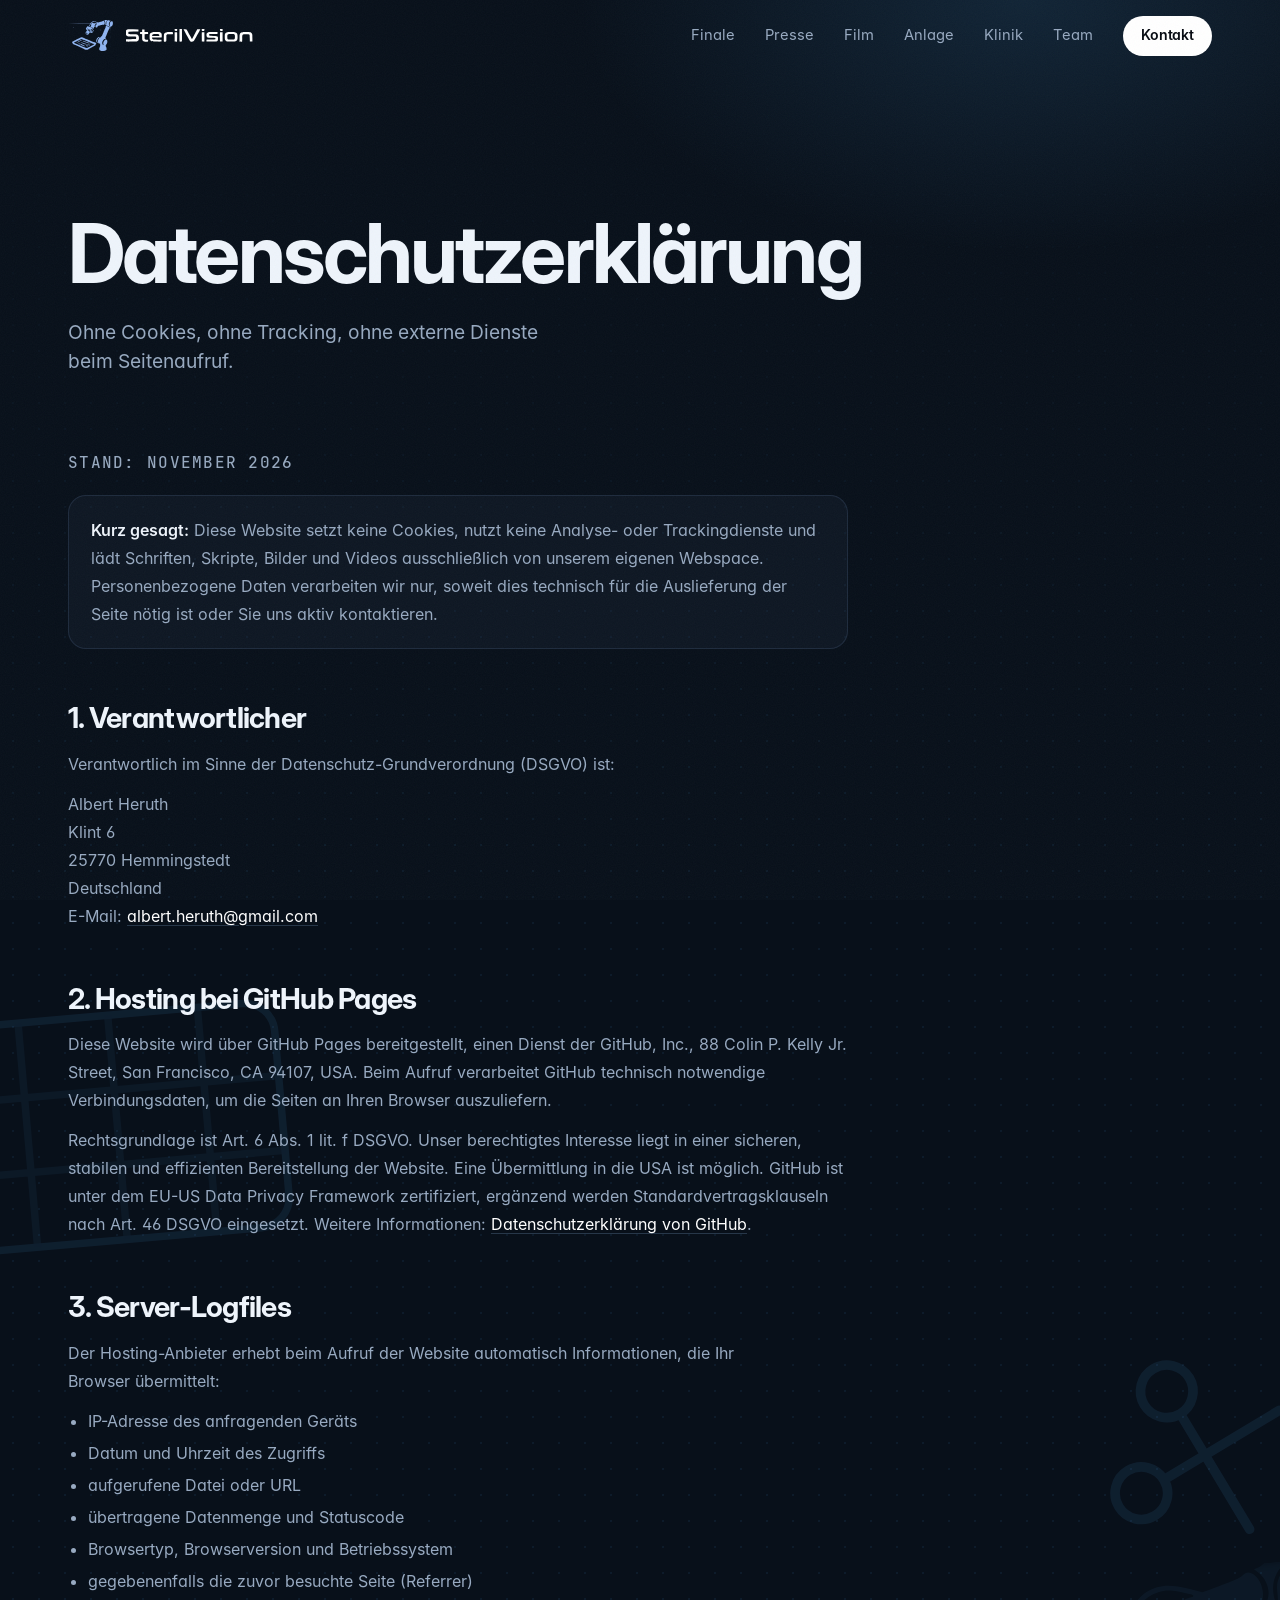
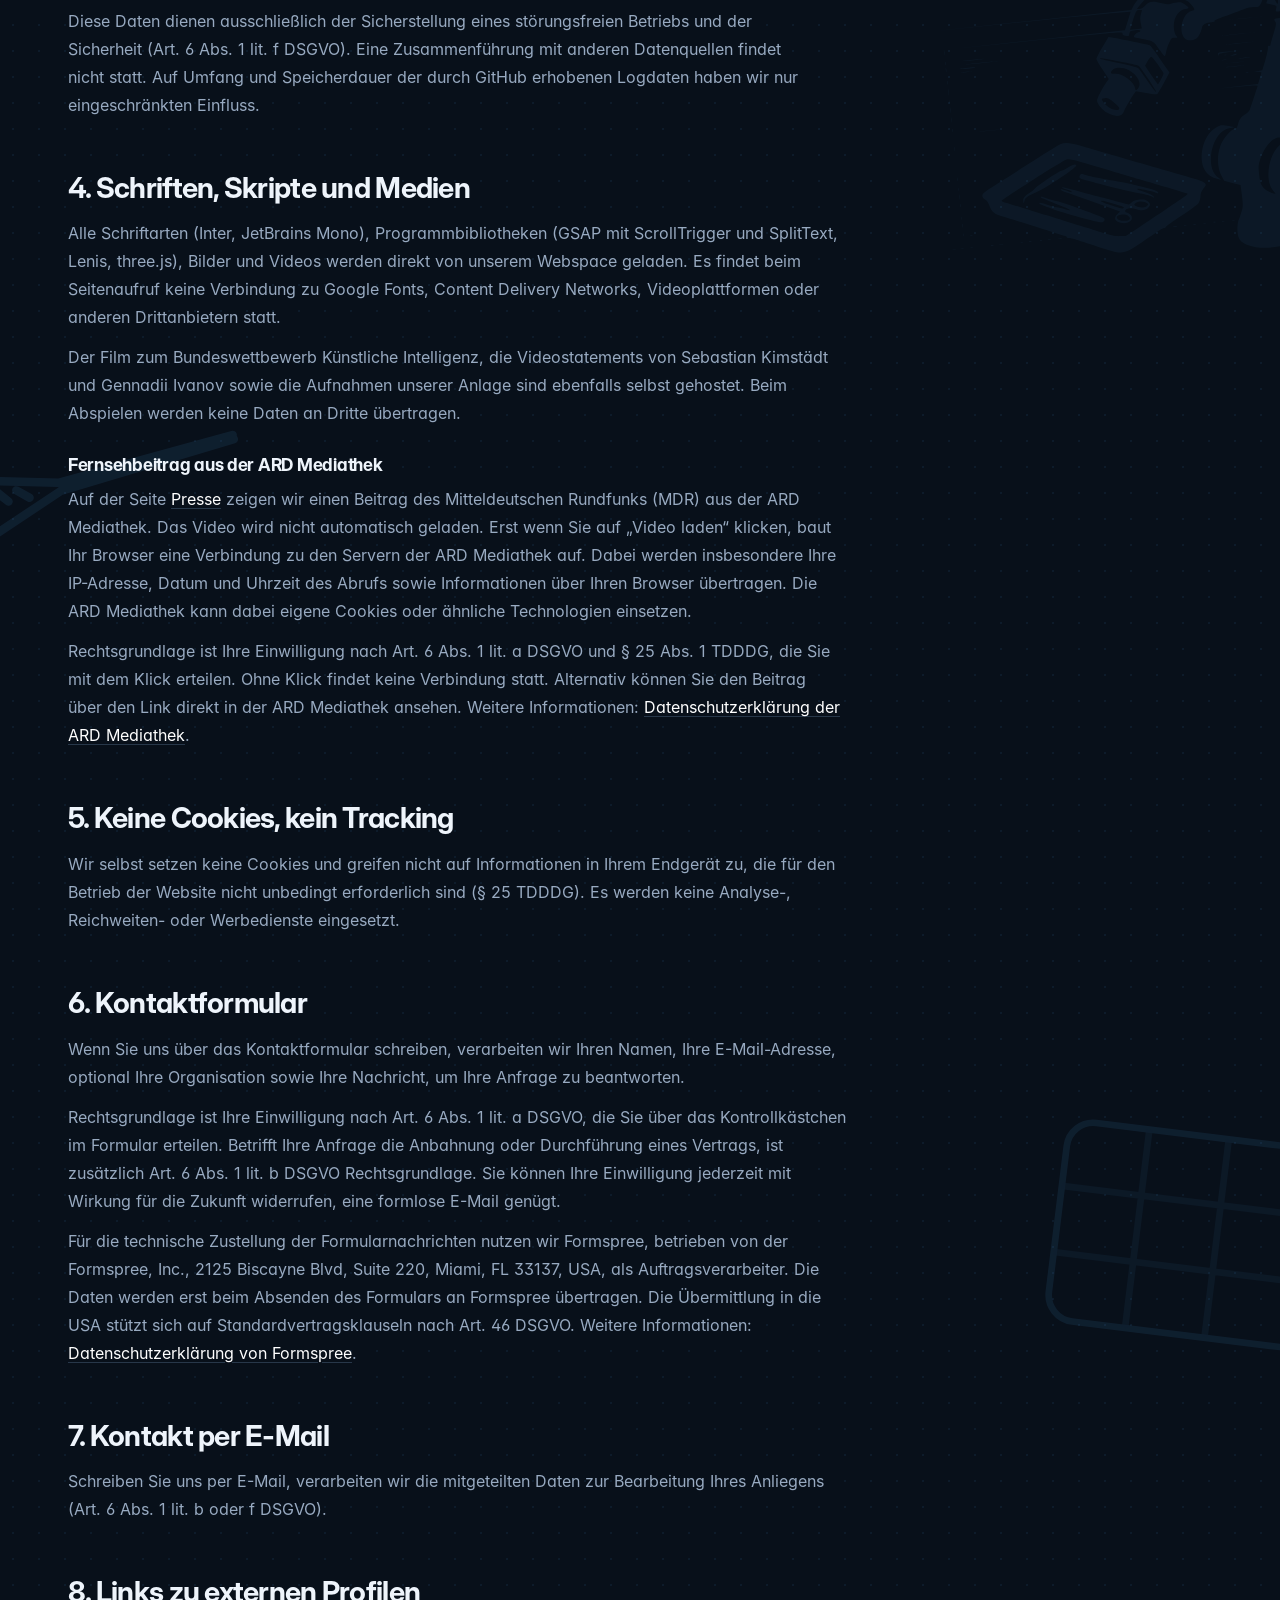
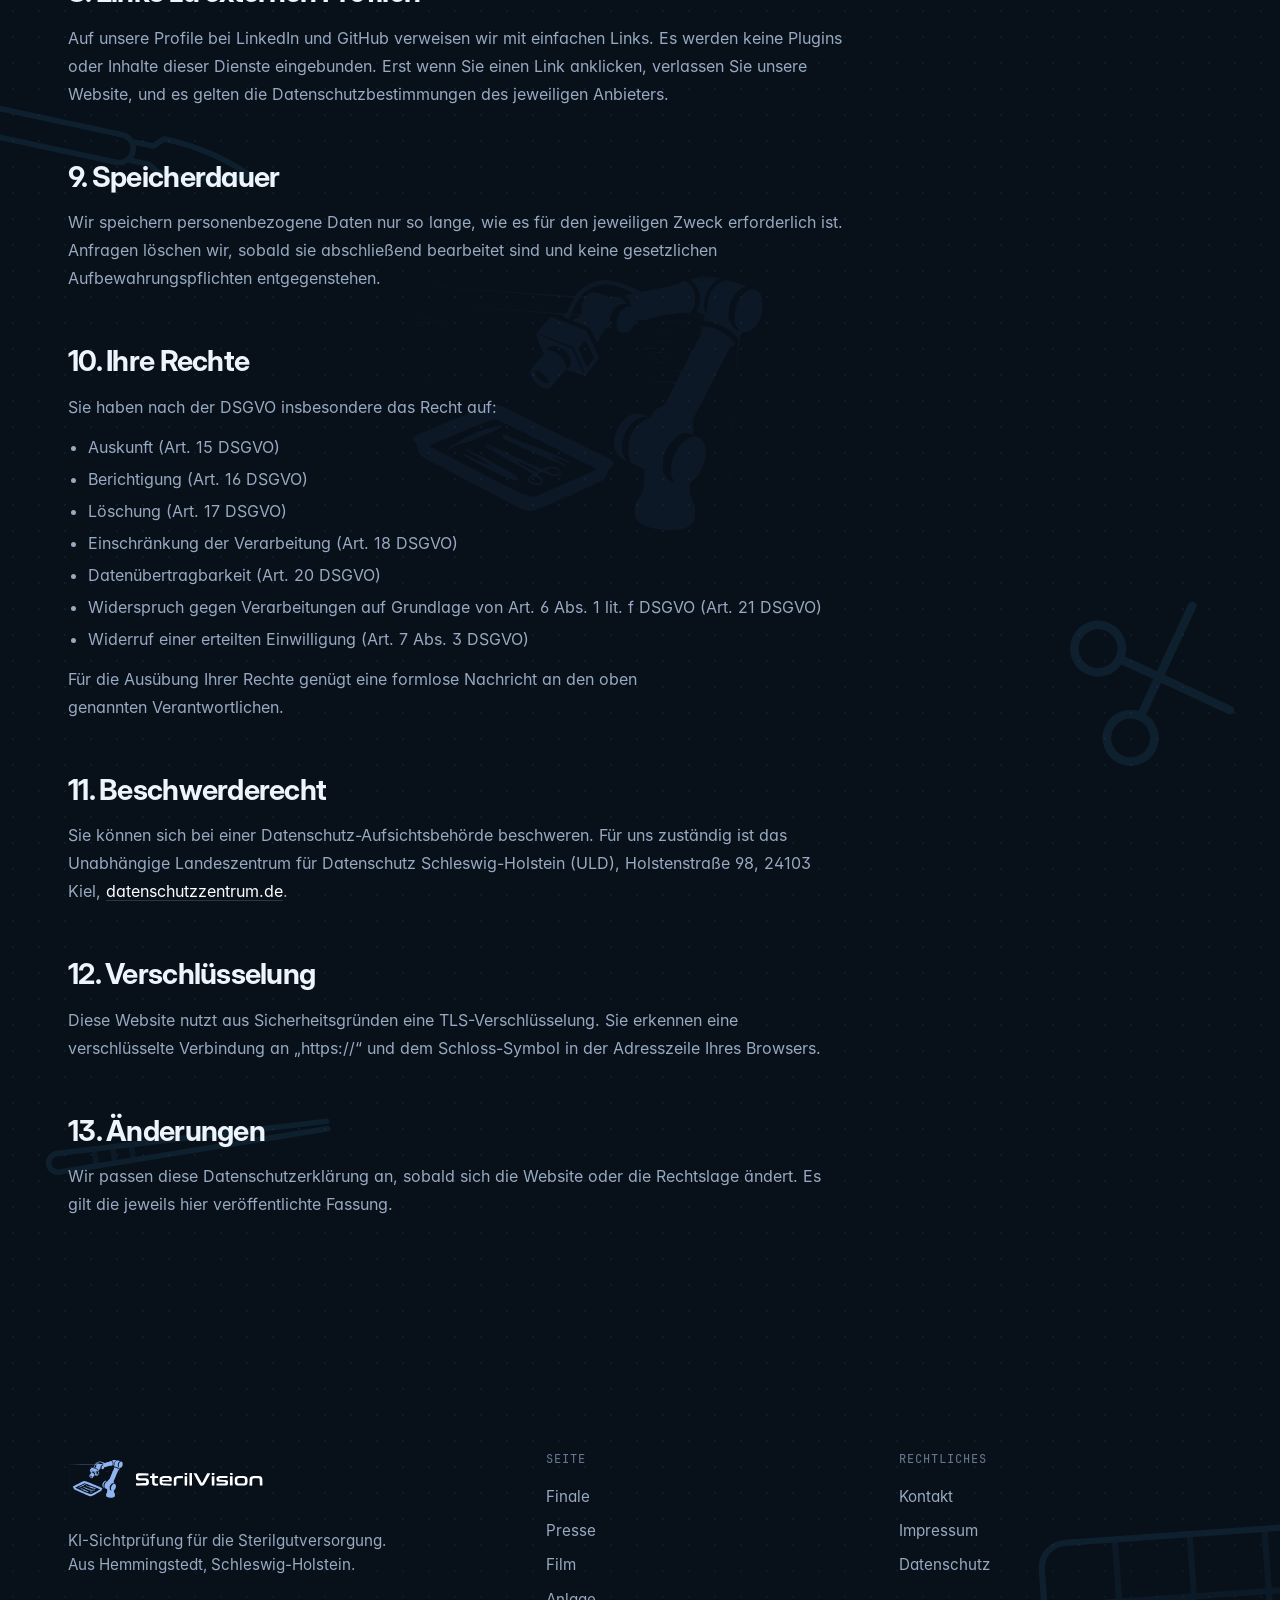
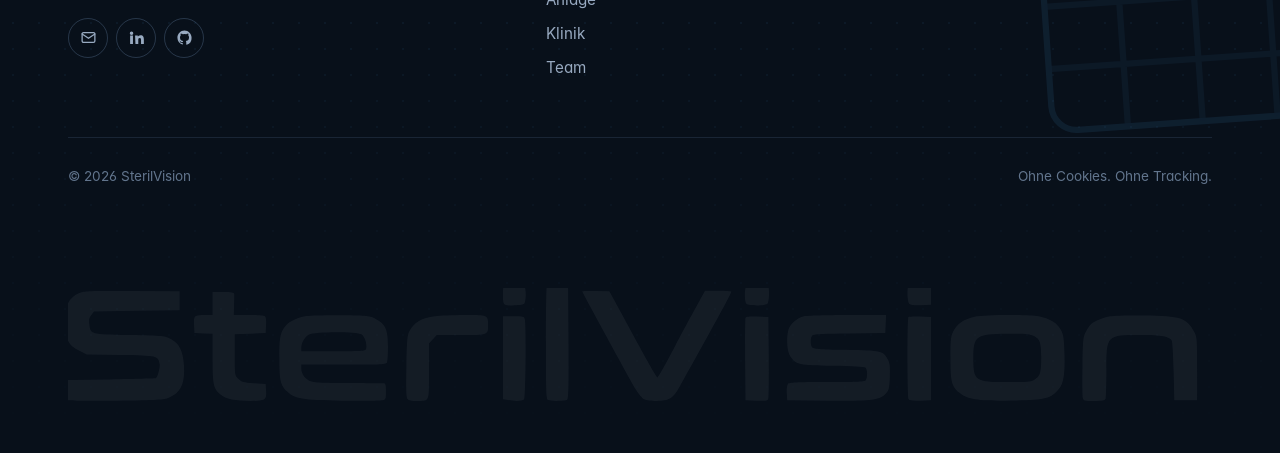
==== commit 55e88b31: "Zurück zum Live-Design, Presse-Seite im selben Stil - Startseite, Effekte, 3D-Partikelschere und Anl" ====
--- a/datenschutz.html
+++ b/datenschutz.html
@@ -5,12 +5,27 @@
   <meta name="viewport" content="width=device-width, initial-scale=1.0, viewport-fit=cover" />
   <title>Datenschutz · SterilVision</title>
   <meta name="robots" content="noindex, follow" />
-  <meta name="theme-color" content="#ffffff" />
+  <meta name="theme-color" content="#08101a" />
   <link rel="icon" type="image/svg+xml" href="assets/favicon.svg" />
   <link rel="stylesheet" href="styles.css" />
   <script>document.documentElement.classList.add('js');</script>
 </head>
 <body>
+  <div class="grain" aria-hidden="true"></div>
+  <div class="bg-tools" aria-hidden="true">
+    <span class="bg-dots"></span>
+    <span class="bg-tool t1"><svg viewBox="0 0 48 32" fill="none" stroke="currentColor" stroke-width="1"><rect x="1" y="1" width="46" height="30" rx="4"/><path d="M1 11h46M1 21h46M13 1v30M25 1v30M37 1v30" stroke-opacity="0.6"/></svg></span>
+    <span class="bg-tool t2"><svg viewBox="0 0 24 24" fill="none" stroke="currentColor" stroke-width="1.1"><circle cx="6" cy="6" r="3"/><circle cx="6" cy="18" r="3"/><path d="M8.5 8.5 19 19M8.5 15.5 19 5" stroke-linecap="round"/></svg></span>
+    <span class="bg-tool t3"><svg viewBox="0 0 32 16" fill="none" stroke="currentColor" stroke-width="0.8" stroke-linecap="round"><circle cx="3.5" cy="4" r="2.5"/><circle cx="3.5" cy="12" r="2.5"/><path d="M5.8 5 14 7.6M5.8 11 14 8.4M14 7.6 31 7.8M14 8.4 31 8.2M8 6.6l1 1.4M10 7.2l1 1"/></svg></span>
+    <span class="bg-tool bg-wm t4 logo-mark"></span>
+    <span class="bg-tool t5"><svg viewBox="0 0 48 32" fill="none" stroke="currentColor" stroke-width="1"><rect x="1" y="1" width="46" height="30" rx="4"/><path d="M1 11h46M1 21h46M13 1v30M25 1v30M37 1v30" stroke-opacity="0.6"/></svg></span>
+    <span class="bg-tool t6"><svg viewBox="0 0 32 8" fill="none" stroke="currentColor" stroke-width="0.6" stroke-linecap="round" stroke-linejoin="round"><rect x="0.5" y="2.5" width="18" height="3" rx="1.5"/><path d="M18.5 3h2l1-1c4 0 7 0.8 10 2-3 1-6.5 1.6-10 1.6l-1-0.6h-2"/></svg></span>
+    <span class="bg-tool t7"><svg viewBox="0 0 24 24" fill="none" stroke="currentColor" stroke-width="1.1"><circle cx="6" cy="6" r="3"/><circle cx="6" cy="18" r="3"/><path d="M8.5 8.5 19 19M8.5 15.5 19 5" stroke-linecap="round"/></svg></span>
+    <span class="bg-tool t8"><svg viewBox="0 0 32 8" fill="none" stroke="currentColor" stroke-width="0.6" stroke-linecap="round"><path d="M1 4c0-.6.5-1 1-1l29 .6M1 4c0 .6.5 1 1 1l29-.6"/><path d="M6 3.2v1.6M8 3.2v1.6M10 3.2v1.6" stroke-opacity=".6"/></svg></span>
+    <span class="bg-tool bg-wm t9 logo-mark"></span>
+    <span class="bg-tool t10"><svg viewBox="0 0 48 32" fill="none" stroke="currentColor" stroke-width="1"><rect x="1" y="1" width="46" height="30" rx="4"/><path d="M1 11h46M1 21h46M13 1v30M25 1v30M37 1v30" stroke-opacity="0.6"/></svg></span>
+  </div>
+
   <header class="site-header" id="site-header">
     <div class="wrap">
       <a class="brand" href="index.html" aria-label="SterilVision Startseite">
@@ -19,11 +34,12 @@
       </a>
       <nav class="nav" aria-label="Hauptnavigation">
         <div class="nav-links">
-          <a href="index.html#sichtpruefung">Sichtprüfung</a>
-          <a href="index.html#pruefzelle">Prüfzelle</a>
-          <a href="index.html#praxis">Praxis</a>
+          <a href="index.html#finale">Finale</a>
+          <a href="presse.html">Presse</a>
+          <a href="index.html#film">Film</a>
+          <a href="index.html#anlage">Anlage</a>
+          <a href="index.html#stimme">Klinik</a>
           <a href="index.html#team">Team</a>
-          <a href="presse.html">Presse</a>
         </div>
         <a class="btn btn-primary btn-sm" href="kontakt.html">Kontakt</a>
         <button class="menu-btn" id="menu-btn" aria-label="Menü öffnen" aria-expanded="false" aria-controls="mobile-menu"><span></span><span></span></button>
@@ -32,19 +48,20 @@
   </header>
 
   <nav class="mobile-menu" id="mobile-menu" aria-label="Mobile Navigation">
-    <a href="index.html#sichtpruefung">Sichtprüfung</a>
-    <a href="index.html#pruefzelle">Prüfzelle</a>
-    <a href="index.html#praxis">Praxis</a>
+    <a href="index.html#finale">Finale</a>
+    <a href="presse.html">Presse</a>
+    <a href="index.html#film">Film</a>
+    <a href="index.html#anlage">Anlage</a>
+    <a href="index.html#stimme">Klinik</a>
     <a href="index.html#team">Team</a>
-    <a href="presse.html">Presse</a>
-    <a class="btn btn-primary" href="kontakt.html">Kontakt aufnehmen</a>
+    <a href="kontakt.html">Kontakt</a>
   </nav>
 
   <main>
     <section class="page-hero">
       <div class="wrap">
-        <h1>Datenschutz&shy;erklärung</h1>
-        <p class="lead">Ohne Cookies, ohne Tracking, ohne externe Dienste beim Seitenaufruf.</p>
+        <h1 data-reveal>Datenschutz&shy;erklärung</h1>
+        <p class="lead" data-reveal>Ohne Cookies, ohne Tracking, ohne externe Dienste beim Seitenaufruf.</p>
       </div>
     </section>
 
@@ -77,7 +94,7 @@
         <p>Diese Daten dienen ausschließlich der Sicherstellung eines störungsfreien Betriebs und der Sicherheit (Art. 6 Abs. 1 lit. f DSGVO). Eine Zusammenführung mit anderen Datenquellen findet nicht statt. Auf Umfang und Speicherdauer der durch GitHub erhobenen Logdaten haben wir nur eingeschränkten Einfluss.</p>
 
         <h2>4. Schriften, Skripte und Medien</h2>
-        <p>Alle Schriftarten (Inter), Programmbibliotheken (three.js für das 3D-Modell auf der Startseite), Bilder und Videos werden direkt von unserem Webspace geladen. Es findet beim Seitenaufruf keine Verbindung zu Google Fonts, Content Delivery Networks, Videoplattformen oder anderen Drittanbietern statt.</p>
+        <p>Alle Schriftarten (Inter, JetBrains Mono), Programmbibliotheken (GSAP mit ScrollTrigger und SplitText, Lenis, three.js), Bilder und Videos werden direkt von unserem Webspace geladen. Es findet beim Seitenaufruf keine Verbindung zu Google Fonts, Content Delivery Networks, Videoplattformen oder anderen Drittanbietern statt.</p>
         <p>Der Film zum Bundeswettbewerb Künstliche Intelligenz, die Videostatements von Sebastian Kimstädt und Gennadii Ivanov sowie die Aufnahmen unserer Anlage sind ebenfalls selbst gehostet. Beim Abspielen werden keine Daten an Dritte übertragen.</p>
 
         <h3 id="ard-mediathek">Fernsehbeitrag aus der ARD Mediathek</h3>
@@ -90,7 +107,7 @@
         <h2>6. Kontaktformular</h2>
         <p>Wenn Sie uns über das Kontaktformular schreiben, verarbeiten wir Ihren Namen, Ihre E-Mail-Adresse, optional Ihre Organisation sowie Ihre Nachricht, um Ihre Anfrage zu beantworten.</p>
         <p>Rechtsgrundlage ist Ihre Einwilligung nach Art. 6 Abs. 1 lit. a DSGVO, die Sie über das Kontrollkästchen im Formular erteilen. Betrifft Ihre Anfrage die Anbahnung oder Durchführung eines Vertrags, ist zusätzlich Art. 6 Abs. 1 lit. b DSGVO Rechtsgrundlage. Sie können Ihre Einwilligung jederzeit mit Wirkung für die Zukunft widerrufen, eine formlose E-Mail genügt.</p>
-        <p>Für die technische Zustellung der Formularnachrichten nutzen wir Formspree, betrieben von der Formspree, Inc., 2125 Biscayne Blvd, Suite 220, Miami, FL 33137, USA, als Auftragsverarbeiter. Die Daten werden erst beim Absenden des Formulars an Formspree übertragen. Die Übermittlung in die USA stützt sich auf Standardvertragsklauseln nach Art. 46 DSGVO. Weitere Informationen: <a href="https://formspree.io/legal/privacy-policy" target="_blank" rel="noopener">Datenschutzerklärung von Formspree</a>.</p>
+        <p>Für die technische Zustellung der Formularnachrichten nutzen wir Formspree, betrieben von der Formspree, Inc., 2125 Biscayne Blvd, Suite 220, Miami, FL 33137, USA, als Auftragsverarbeiter. Die Daten werden erst beim Absenden des Formulars an Formspree übertragen. Die Übermittlung in die USA stützt sich auf Standardvertragsklauseln nach Art. 46 DSGVO. Weitere Informationen: <a href="https://formspree.io/legal/privacy-policy/" target="_blank" rel="noopener">Datenschutzerklärung von Formspree</a>.</p>
 
         <h2>7. Kontakt per E-Mail</h2>
         <p>Schreiben Sie uns per E-Mail, verarbeiten wir die mitgeteilten Daten zur Bearbeitung Ihres Anliegens (Art. 6 Abs. 1 lit. b oder f DSGVO).</p>
@@ -130,35 +147,38 @@
     <div class="wrap">
       <div class="footer-top">
         <div class="footer-brand">
-          <a class="brand" href="index.html" aria-label="SterilVision Startseite">
+          <a class="brand" href="index.html" aria-label="SterilVision">
             <span class="logo-mark" aria-hidden="true"></span>
             <span class="logo-word" aria-hidden="true"></span>
           </a>
-          <p>KI-gestützte Sichtprüfung für die Aufbereitung von Medizinprodukten. Aus Hemmingstedt, Schleswig-Holstein.</p>
+          <p>KI-Sichtprüfung für die Sterilgutversorgung. Aus Hemmingstedt, Schleswig-Holstein.</p>
           <div class="socials" data-socials></div>
         </div>
-        <nav class="footer-col" aria-label="Seiten">
-          <h2>Projekt</h2>
-          <a href="index.html#sichtpruefung">Sichtprüfung</a>
-          <a href="index.html#pruefzelle">Prüfzelle</a>
-          <a href="index.html#praxis">Praxis</a>
+        <div class="footer-col">
+          <span class="mono">Seite</span>
+          <a href="index.html#finale">Finale</a>
+          <a href="presse.html">Presse</a>
+          <a href="index.html#film">Film</a>
+          <a href="index.html#anlage">Anlage</a>
+          <a href="index.html#stimme">Klinik</a>
           <a href="index.html#team">Team</a>
-          <a href="presse.html">Presse</a>
-        </nav>
-        <nav class="footer-col" aria-label="Kontakt und Rechtliches">
-          <h2>Kontakt</h2>
+        </div>
+        <div class="footer-col">
+          <span class="mono">Rechtliches</span>
           <a href="kontakt.html">Kontakt</a>
           <a href="impressum.html">Impressum</a>
           <a href="datenschutz.html">Datenschutz</a>
-        </nav>
+        </div>
       </div>
       <div class="footer-bottom">
-        <span>© <span data-year>2026</span> SterilVision · Forschungsprototyp, kein Medizinprodukt</span>
+        <span>© <span data-year>2026</span> SterilVision</span>
         <span>Ohne Cookies. Ohne Tracking.</span>
       </div>
+      <div class="footer-word" aria-hidden="true"><span class="logo-word"></span></div>
     </div>
   </footer>
 
+  <script src="vendor/lenis.min.js" defer></script>
   <script src="script.js" defer></script>
 </body>
 </html>
--- a/styles.css
+++ b/styles.css
@@ -1,8 +1,7 @@
 /* ───────────────────────────────────────────────────────────
    STERILVISION · sterilvision.de
-   Heller Grund wie in der Medizintechnik üblich, Edelstahlgrau,
-   ein Akzent (Sterilverpackungs-Blau). Keine Verläufe, kein
-   Leuchten, ein Radius. Alle Werte zentral als Tokens.
+   Corporate Design: Tiefes Navy, Markenblau, Cyan für KI-Befunde.
+   Alle Farben, Abstände und Schriften zentral als Tokens.
    ─────────────────────────────────────────────────────────── */
 
 /* ── Fonts (selbst gehostet, keine Drittanbieter) ─────────── */
@@ -11,409 +10,734 @@
 @font-face { font-family: 'Inter'; src: url('assets/fonts/Inter-SemiBold.woff2') format('woff2'); font-weight: 600; font-display: swap; }
 @font-face { font-family: 'Inter Display'; src: url('assets/fonts/InterDisplay-Medium.woff2') format('woff2'); font-weight: 500; font-display: swap; }
 @font-face { font-family: 'Inter Display'; src: url('assets/fonts/InterDisplay-Bold.woff2') format('woff2'); font-weight: 700; font-display: swap; }
+@font-face { font-family: 'JetBrains Mono'; src: url('assets/fonts/JetBrainsMono-Medium.woff2') format('woff2'); font-weight: 500; font-display: swap; }
 
 :root {
-  --bg: #ffffff;
-  --bg-2: #f3f5f7;        /* Edelstahl hell */
-  --bg-3: #e8ecf0;
-  --dark: #0e1822;        /* nur für Videoflächen */
-  --text: #13202c;
-  --muted: #4a5765;       /* 7,4:1 auf Weiß */
-  --faint: #5d6a77;       /* 5,5:1 auf Weiß */
-  --line: #dde3e9;
-  --line-2: #c3ccd5;
-  --accent: #0b5ea8;      /* Sterilverpackungs-Blau, 6,6:1 mit Weiß */
-  --accent-2: #084a86;
-  --accent-soft: #e7f0f9;
-  --nio: #c4283a;
-  --ok: #1d7f55;
-
+  /* Farben */
+  --ink: #060a11;
+  --bg: #08101a;
+  --bg-2: #0c1622;
+  --bg-3: #111e2d;
+  --surface: rgba(150, 190, 240, 0.045);
+  --surface-2: rgba(150, 190, 240, 0.08);
+  --line: rgba(150, 190, 240, 0.12);
+  --line-2: rgba(150, 190, 240, 0.22);
+  --text: #eef4fb;
+  --muted: #98aac1;
+  --faint: #62758d;
+  --blue: #4a9fe0;
+  --blue-rgb: 74, 159, 224;
+  --blue-light: #8fb4f0;
+  --cyan: #35d6e8;
+  --cyan-rgb: 53, 214, 232;
+  --nio: #ff4d61;
+  --ok: #3ddc97;
+
+  /* Typo */
   --f-display: 'Inter Display', 'Inter', system-ui, sans-serif;
   --f-sans: 'Inter', system-ui, -apple-system, 'Segoe UI', sans-serif;
-
-  --wrap: 1200px;
+  --f-mono: 'JetBrains Mono', ui-monospace, 'SFMono-Regular', Consolas, monospace;
+
+  /* Maße */
+  --wrap: 1240px;
   --gutter: clamp(20px, 5vw, 48px);
-  --section: clamp(72px, 9vw, 128px);
-  --r: 6px;
-  --ease: cubic-bezier(0.2, 0.7, 0.2, 1);
+  --section: clamp(80px, 9vw, 136px);
+  --r-lg: 28px;
+  --r: 18px;
+  --r-sm: 12px;
+  --ease: cubic-bezier(0.16, 1, 0.3, 1);
   --header-h: 72px;
 }
 
 /* ── Basis ────────────────────────────────────────────────── */
 *, *::before, *::after { margin: 0; padding: 0; box-sizing: border-box; }
-html { -webkit-text-size-adjust: 100%; scroll-padding-top: calc(var(--header-h) + 8px); }
-@media (prefers-reduced-motion: no-preference) { html { scroll-behavior: smooth; } }
+html { -webkit-text-size-adjust: 100%; scroll-padding-top: var(--header-h); }
+html.lenis, html.lenis body { height: auto; }
+.lenis.lenis-smooth { scroll-behavior: auto !important; }
 body {
-  font-family: var(--f-sans); font-size: 17px; line-height: 1.6;
-  background: var(--bg); color: var(--text);
-  -webkit-font-smoothing: antialiased; -moz-osx-font-smoothing: grayscale;
+  font-family: var(--f-sans);
+  font-size: 17px;
+  line-height: 1.6;
+  background: var(--bg);
+  color: var(--text);
+  -webkit-font-smoothing: antialiased;
+  -moz-osx-font-smoothing: grayscale;
   overflow-x: clip;
+  font-feature-settings: 'cv11', 'ss01';
 }
 img, video, canvas, svg { display: block; max-width: 100%; }
 a { color: inherit; text-decoration: none; }
 button { font: inherit; color: inherit; background: none; border: 0; cursor: pointer; }
-::selection { background: var(--accent); color: #fff; }
-:focus-visible { outline: 2px solid var(--accent); outline-offset: 3px; border-radius: 2px; }
+::selection { background: rgba(var(--blue-rgb), 0.4); color: #fff; }
+:focus-visible { outline: 2px solid var(--cyan); outline-offset: 3px; border-radius: 6px; }
 .sr-only { position: absolute; width: 1px; height: 1px; overflow: hidden; clip: rect(0 0 0 0); white-space: nowrap; }
 
 .wrap { width: 100%; max-width: var(--wrap); margin-inline: auto; padding-inline: var(--gutter); }
 section { position: relative; }
 .section { padding-block: var(--section); }
-.section.alt { background: var(--bg-2); }
-
-h1, h2, h3 { font-family: var(--f-display); font-weight: 500; letter-spacing: -0.022em; line-height: 1.1; text-wrap: balance; }
-h2 { font-size: clamp(1.9rem, 3.4vw, 2.8rem); }
-h3 { font-size: clamp(1.15rem, 1.5vw, 1.3rem); letter-spacing: -0.012em; line-height: 1.3; }
+
+/* Feines Korn über allem, gibt dem Dunkel Tiefe */
+.grain {
+  position: fixed; inset: 0; z-index: 100; pointer-events: none; opacity: 0.035;
+  background-image: url("data:image/svg+xml,%3Csvg xmlns='http://www.w3.org/2000/svg' width='160' height='160'%3E%3Cfilter id='n'%3E%3CfeTurbulence type='fractalNoise' baseFrequency='0.9' numOctaves='3' stitchTiles='stitch'/%3E%3C/filter%3E%3Crect width='100%25' height='100%25' filter='url(%23n)'/%3E%3C/svg%3E");
+}
+
+/* ── Hintergrund wie auf der bisherigen Seite: Siebkörbe, Instrumente, Raster ─ */
+body { position: relative; }
+.bg-tools { position: absolute; inset: 0; z-index: -1; overflow: hidden; pointer-events: none; contain: strict; }
+.bg-dots {
+  position: absolute; inset: 0;
+  background-image: radial-gradient(rgba(var(--blue-rgb), 0.14) 1px, transparent 1.6px);
+  background-size: 26px 26px;
+  -webkit-mask: linear-gradient(transparent 0, #000 100vh, #000 calc(100% - 60vh), transparent);
+  mask: linear-gradient(transparent 0, #000 100vh, #000 calc(100% - 60vh), transparent);
+  opacity: 0.6;
+}
+.bg-tool { position: absolute; display: block; color: var(--blue); opacity: 0.1; }
+.bg-tool svg { display: block; width: 100%; height: auto; overflow: visible; }
+.bg-wm { color: var(--blue); opacity: 0.06; filter: blur(4px); }
+.bg-tool.t1  { width: 360px; top: 112vh; left: -70px; transform: rotate(-5deg); }
+.bg-tool.t2  { width: 210px; top: 150vh; right: -30px; transform: rotate(14deg); }
+.bg-tool.t3  { width: 340px; top: 38%; left: -90px; transform: rotate(-16deg); }
+.bg-tool.t4  { width: 420px; top: 30%; right: -80px; transform: rotate(-6deg); }
+.bg-tool.t5  { width: 320px; top: 52%; right: -90px; transform: rotate(7deg); }
+.bg-tool.t6  { width: 300px; top: 63%; left: -40px; transform: rotate(12deg); }
+.bg-tool.t7  { width: 190px; top: 72%; right: 2%; transform: rotate(-20deg); }
+.bg-tool.t8  { width: 300px; top: 82%; left: 3%; transform: rotate(-8deg); }
+.bg-tool.t9  { width: 380px; top: 66%; left: 30%; transform: rotate(4deg); }
+.bg-tool.t10 { width: 300px; top: 90%; right: -60px; transform: rotate(-4deg); }
+
+/* ── Typografie ───────────────────────────────────────────── */
+h1, h2, h3 { font-family: var(--f-display); font-weight: 700; letter-spacing: -0.035em; line-height: 1.02; text-wrap: balance; }
+h1 { font-size: clamp(2.7rem, 7.4vw, 6.4rem); }
+h2 { font-size: clamp(2.2rem, 5.4vw, 4.6rem); }
+h3 { font-size: clamp(1.3rem, 2.2vw, 1.75rem); letter-spacing: -0.025em; line-height: 1.15; }
 p { text-wrap: pretty; }
-.lead { font-size: clamp(1.05rem, 1.4vw, 1.22rem); color: var(--muted); max-width: 52ch; line-height: 1.6; }
+.lead { font-size: clamp(1.05rem, 1.5vw, 1.3rem); color: var(--muted); max-width: 46ch; line-height: 1.55; }
+.grad {
+  background: linear-gradient(100deg, #fff 10%, var(--blue-light) 55%, var(--cyan) 100%);
+  -webkit-background-clip: text; background-clip: text; color: transparent;
+}
 .muted { color: var(--muted); }
-.kicker { font-size: 0.92rem; font-weight: 500; color: var(--accent); }
-.head { display: grid; gap: 16px; max-width: 760px; margin-bottom: clamp(36px, 5vw, 64px); }
-.head p { color: var(--muted); max-width: 60ch; }
-
-.text-link {
-  display: inline-flex; align-items: center; gap: 6px; font-weight: 500; font-size: 0.97rem; color: var(--accent);
-  text-decoration: underline; text-decoration-color: color-mix(in srgb, var(--accent) 35%, transparent);
-  text-underline-offset: 5px; text-decoration-thickness: 1px; transition: text-decoration-color 0.2s;
-}
-.text-link:hover { text-decoration-color: currentColor; }
+
+.eyebrow {
+  display: inline-flex; align-items: center; gap: 10px;
+  font-family: var(--f-mono); font-size: 0.74rem; font-weight: 500; letter-spacing: 0.14em; text-transform: uppercase;
+  color: var(--blue-light);
+}
+.eyebrow::before { content: ''; width: 7px; height: 7px; border-radius: 2px; background: var(--cyan); box-shadow: 0 0 12px rgba(var(--cyan-rgb), 0.8); }
+.mono { font-family: var(--f-mono); font-size: 0.78rem; letter-spacing: 0.08em; text-transform: uppercase; color: var(--faint); }
+
+.head { display: grid; gap: 22px; margin-bottom: clamp(48px, 7vw, 88px); max-width: 860px; }
+.head.center { margin-inline: auto; text-align: center; justify-items: center; }
 
 /* ── Buttons ─────────────────────────────────────────────── */
 .btn {
-  display: inline-flex; align-items: center; justify-content: center; gap: 10px;
-  height: 48px; padding: 0 22px; border-radius: var(--r); border: 1px solid transparent;
-  font-weight: 600; font-size: 0.95rem; white-space: nowrap; transition: background 0.2s, border-color 0.2s, color 0.2s;
-}
-.btn-primary { background: var(--accent); color: #fff; }
-.btn-primary:hover { background: var(--accent-2); }
-.btn-secondary { border-color: var(--line-2); color: var(--text); background: #fff; }
-.btn-secondary:hover { border-color: var(--text); }
-.btn-sm { height: 40px; padding: 0 16px; font-size: 0.9rem; }
-
-/* ── Logo (Vektor über CSS-Maske) ─────────────────────────── */
+  --h: 50px;
+  position: relative; display: inline-flex; align-items: center; justify-content: center; gap: 10px;
+  height: var(--h); padding: 0 24px; border-radius: 999px;
+  font-weight: 600; font-size: 0.95rem; letter-spacing: -0.01em; white-space: nowrap;
+  transition: transform 0.4s var(--ease), background 0.3s, border-color 0.3s, box-shadow 0.4s;
+}
+.btn svg { width: 18px; height: 18px; flex: none; }
+.btn-primary { background: #fff; color: var(--ink); }
+.btn-primary:hover { transform: translateY(-2px); box-shadow: 0 12px 40px -8px rgba(var(--blue-rgb), 0.6); }
+.btn-ghost { border: 1px solid var(--line-2); background: rgba(255, 255, 255, 0.03); backdrop-filter: blur(10px); -webkit-backdrop-filter: blur(10px); }
+.btn-ghost:hover { border-color: rgba(255, 255, 255, 0.45); transform: translateY(-2px); }
+.btn-sm { --h: 40px; padding: 0 18px; font-size: 0.88rem; }
+
+/* ── Logo (Vektor über CSS-Maske, immer in Markenfarbe) ───── */
 .logo-mark, .logo-word {
   display: block; background: currentColor;
   -webkit-mask: var(--src) center / contain no-repeat; mask: var(--src) center / contain no-repeat;
 }
 .logo-mark { --src: url('assets/brand/sv-mark.svg'); aspect-ratio: 450 / 314; }
 .logo-word { --src: url('assets/brand/sv-wordmark.svg'); aspect-ratio: 848 / 93; }
+.logo-full { --src: url('assets/brand/sv-logo.svg'); aspect-ratio: 852 / 424; display: block; background: currentColor; -webkit-mask: var(--src) center / contain no-repeat; mask: var(--src) center / contain no-repeat; }
 
 /* ── Header ──────────────────────────────────────────────── */
 .site-header {
-  position: sticky; top: 0; z-index: 50; height: var(--header-h);
-  display: flex; align-items: center; background: #fff; border-bottom: 1px solid var(--line);
-}
+  position: fixed; inset: 0 0 auto; z-index: 50; height: var(--header-h);
+  display: flex; align-items: center;
+  transition: background 0.4s, border-color 0.4s, transform 0.5s var(--ease);
+  border-bottom: 1px solid transparent;
+}
+.site-header.scrolled { background: rgba(8, 16, 26, 0.82); backdrop-filter: blur(12px); -webkit-backdrop-filter: blur(12px); border-color: var(--line); }
+.site-header.hidden { transform: translateY(-100%); }
 .site-header .wrap { display: flex; align-items: center; justify-content: space-between; gap: 24px; }
-.brand { display: flex; align-items: center; gap: 10px; color: var(--text); }
-.brand .logo-mark { width: 40px; color: var(--accent); }
-.brand .logo-word { width: 124px; }
-.nav { display: flex; align-items: center; gap: 4px; }
+.brand { display: flex; align-items: center; gap: 12px; color: #fff; }
+.brand .logo-mark { width: 46px; color: var(--blue-light); }
+.brand .logo-word { width: 128px; }
+.nav { display: flex; align-items: center; gap: 6px; }
 .nav-links { display: flex; gap: 2px; }
-.nav-links a { position: relative; padding: 10px 14px; font-size: 0.94rem; font-weight: 500; color: var(--muted); transition: color 0.2s; }
-.nav-links a:hover { color: var(--text); }
-.nav-links a[aria-current="page"] { color: var(--text); }
-.nav-links a[aria-current="page"]::after { content: ''; position: absolute; left: 14px; right: 14px; bottom: -15px; height: 2px; background: var(--accent); }
-.nav .btn { margin-left: 12px; }
-.menu-btn { display: none; width: 44px; height: 44px; border-radius: var(--r); border: 1px solid var(--line-2); position: relative; }
-.menu-btn span { position: absolute; left: 12px; right: 12px; height: 1.5px; background: var(--text); transition: transform 0.25s var(--ease); }
+.nav-links a { padding: 8px 14px; border-radius: 999px; font-size: 0.92rem; color: var(--muted); transition: color 0.25s, background 0.25s; }
+.nav-links a:hover, .nav-links a.active { color: #fff; background: var(--surface-2); }
+.nav .btn { margin-left: 10px; }
+.menu-btn { display: none; width: 44px; height: 44px; border-radius: 50%; border: 1px solid var(--line-2); position: relative; }
+.menu-btn span { position: absolute; left: 13px; right: 13px; height: 1.5px; background: #fff; transition: transform 0.4s var(--ease), opacity 0.3s; }
 .menu-btn span:nth-child(1) { top: 17px; }
 .menu-btn span:nth-child(2) { top: 25px; }
 .menu-open .menu-btn span:nth-child(1) { transform: translateY(4px) rotate(45deg); }
 .menu-open .menu-btn span:nth-child(2) { transform: translateY(-4px) rotate(-45deg); }
 
 .mobile-menu {
-  position: fixed; inset: var(--header-h) 0 0; z-index: 45; background: #fff;
-  display: flex; flex-direction: column; padding: 12px var(--gutter) 40px;
-  visibility: hidden; opacity: 0; transition: opacity 0.2s, visibility 0.2s;
-}
-.menu-open .mobile-menu { visibility: visible; opacity: 1; }
-.menu-open { overflow: hidden; }
-.mobile-menu a { padding: 16px 0; border-bottom: 1px solid var(--line); font-family: var(--f-display); font-weight: 500; font-size: 1.4rem; }
-.mobile-menu a[aria-current="page"] { color: var(--accent); }
-.mobile-menu .btn { margin-top: 24px; border-bottom: 0; font-family: var(--f-sans); font-size: 1rem; }
+  position: fixed; inset: 0; z-index: 45; background: rgba(6, 10, 17, 0.96); backdrop-filter: blur(20px); -webkit-backdrop-filter: blur(20px);
+  display: flex; flex-direction: column; justify-content: center; gap: 6px; padding: var(--header-h) var(--gutter) 40px;
+  opacity: 0; visibility: hidden; transition: opacity 0.4s var(--ease), visibility 0.4s;
+}
+.menu-open .mobile-menu { opacity: 1; visibility: visible; }
+.mobile-menu a { font-family: var(--f-display); font-weight: 700; font-size: clamp(2rem, 9vw, 3rem); letter-spacing: -0.03em; line-height: 1.2; transform: translateY(16px); opacity: 0; transition: transform 0.6s var(--ease), opacity 0.6s; }
+.menu-open .mobile-menu a { transform: none; opacity: 1; }
+.menu-open .mobile-menu a:nth-child(2) { transition-delay: 0.04s; }
+.menu-open .mobile-menu a:nth-child(3) { transition-delay: 0.08s; }
+.menu-open .mobile-menu a:nth-child(4) { transition-delay: 0.12s; }
+.menu-open .mobile-menu a:nth-child(5) { transition-delay: 0.16s; }
+.menu-open .mobile-menu a:nth-child(6) { transition-delay: 0.2s; }
+.mobile-menu .mono { margin-top: 28px; }
 
 /* ── Hero ─────────────────────────────────────────────────── */
-.hero { padding: clamp(40px, 6vw, 80px) 0 clamp(48px, 6vw, 72px); background: var(--bg-2); border-bottom: 1px solid var(--line); }
-.hero-grid { display: grid; grid-template-columns: minmax(0, 5fr) minmax(0, 7fr); gap: clamp(32px, 5vw, 64px); align-items: center; }
-.hero-copy { display: grid; gap: 22px; justify-items: start; }
-.hero h1 { font-size: clamp(2.4rem, 4.6vw, 4rem); line-height: 1.05; max-width: 13ch; }
-.hero .lead { max-width: 42ch; }
-.hero-actions { display: flex; flex-wrap: wrap; align-items: center; gap: 12px 24px; margin-top: 6px; }
-.status-note { font-size: 0.88rem; color: var(--faint); max-width: 46ch; }
-
-/* 3D-Bühne: Studioboden in Edelstahlgrau, Foto als Rückfall */
-.stage { position: relative; aspect-ratio: 4 / 3; border-radius: var(--r); overflow: hidden; background: #fff; border: 1px solid var(--line); }
-.stage-fallback { position: absolute; inset: 0; width: 100%; height: 100%; object-fit: cover; transition: opacity 0.6s; }
-.stage-3d { position: absolute; inset: 0; outline: none; background: radial-gradient(60% 50% at 50% 46%, #ffffff 0%, #eef1f4 70%, #e3e8ed 100%); opacity: 0; transition: opacity 0.6s; touch-action: pan-y; }
-.stage-3d::after { content: ''; position: absolute; left: 22%; right: 22%; bottom: 13%; height: 7%; border-radius: 50%; background: radial-gradient(closest-side, rgba(19, 32, 44, 0.16), transparent); pointer-events: none; }
-.stage-3d canvas { position: relative; z-index: 1; width: 100%; height: 100%; cursor: grab; }
-.stage-3d.dragging canvas { cursor: grabbing; }
-.stage-3d.ready { opacity: 1; }
-.stage-3d.ready ~ .stage-fallback { opacity: 0; }
-.stage-3d:focus-visible { outline: 2px solid var(--accent); outline-offset: -2px; }
-.stage-bar { position: absolute; z-index: 2; left: 14px; right: 14px; bottom: 12px; display: flex; justify-content: space-between; align-items: center; gap: 12px; font-size: 0.84rem; color: var(--muted); pointer-events: none; }
-.stage-bar button { pointer-events: auto; padding: 6px 10px; border-radius: var(--r); border: 1px solid var(--line-2); background: #fff; color: var(--text); font-size: 0.84rem; }
-.stage-bar button:hover { border-color: var(--text); }
-.stage-bar { visibility: hidden; }
-.stage-3d.ready ~ .stage-bar { visibility: visible; }
-
-/* Hinweiszeile unter dem Hero */
-.news-line { border-bottom: 1px solid var(--line); background: #fff; }
-.news-line .wrap { display: flex; flex-wrap: wrap; align-items: center; justify-content: space-between; gap: 8px 24px; padding-block: 16px; font-size: 0.95rem; }
-.news-line p { color: var(--muted); }
-.news-line strong { color: var(--text); font-weight: 600; }
-
-/* ── Kreislauf ────────────────────────────────────────────── */
-.cycle { list-style: none; display: grid; grid-template-columns: repeat(5, minmax(0, 1fr)); border: 1px solid var(--line); border-radius: var(--r); background: #fff; counter-reset: step; }
-.cycle li { position: relative; padding: 18px 18px 20px; font-size: 0.95rem; color: var(--muted); counter-increment: step; }
-.cycle li + li { border-left: 1px solid var(--line); }
-.cycle li::before { content: counter(step); display: block; font-size: 0.8rem; color: var(--faint); margin-bottom: 4px; font-variant-numeric: tabular-nums; }
-.cycle li.here { background: var(--accent-soft); color: var(--text); font-weight: 600; box-shadow: inset 0 -3px 0 var(--accent); }
-.cycle li.here span { display: block; font-weight: 400; font-size: 0.85rem; color: var(--accent); margin-top: 2px; }
-.cycle-note { margin-top: 18px; font-size: 0.92rem; color: var(--muted); max-width: 72ch; }
-
-/* ── Ablauf in drei Schritten ─────────────────────────────── */
-.steps { display: grid; grid-template-columns: repeat(3, minmax(0, 1fr)); gap: clamp(20px, 2.4vw, 32px); margin-top: clamp(48px, 6vw, 72px); }
-.step { display: grid; gap: 14px; align-content: start; }
-.step-media { aspect-ratio: 16 / 10; border-radius: var(--r); overflow: hidden; background: var(--dark); }
-.step-media video, .step-media img { width: 100%; height: 100%; object-fit: cover; }
-.step h3 { display: flex; gap: 10px; align-items: baseline; }
-.step h3 span { color: var(--accent); font-variant-numeric: tabular-nums; font-size: 0.95rem; font-weight: 600; }
-.step p { color: var(--muted); font-size: 0.97rem; }
-
-/* ── Film ─────────────────────────────────────────────────── */
-.film-grid { display: grid; grid-template-columns: minmax(0, 4fr) minmax(0, 8fr); gap: clamp(28px, 4vw, 56px); align-items: center; }
-.film-copy { display: grid; gap: 16px; }
-.film-copy p { color: var(--muted); }
-.player { position: relative; aspect-ratio: 16 / 9; border-radius: var(--r); overflow: hidden; background: var(--dark); }
+.hero {
+  min-height: 100svh; display: flex; align-items: flex-end;
+  padding: calc(var(--header-h) + 40px) 0 clamp(40px, 7vh, 80px);
+  overflow: hidden; isolation: isolate;
+  background:
+    radial-gradient(60% 55% at 70% 38%, rgba(var(--blue-rgb), 0.16), transparent 70%),
+    radial-gradient(40% 40% at 15% 90%, rgba(var(--cyan-rgb), 0.06), transparent 70%),
+    var(--bg);
+}
+.hero-canvas { position: absolute; inset: 0; z-index: -1; }
+.hero-canvas canvas { width: 100%; height: 100%; }
+.hero-fallback {
+  position: absolute; z-index: -2; right: 6%; top: 18%; width: min(46vw, 620px); color: var(--blue);
+  opacity: 0.22; filter: drop-shadow(0 0 60px rgba(var(--blue-rgb), 0.5));
+}
+.webgl .hero-fallback { display: none; }
+.hero::after { content: ''; position: absolute; inset: auto 0 0; height: 30%; z-index: -1; background: linear-gradient(transparent, var(--bg)); pointer-events: none; }
+.hero-inner { display: grid; gap: 28px; max-width: 900px; }
+.hero h1 { font-size: clamp(2.9rem, 8vw, 7.2rem); }
+.hero h1 .line { display: block; }
+.hero-actions { display: flex; flex-wrap: wrap; gap: 12px; margin-top: 8px; }
+.finale-pill {
+  display: inline-flex; align-items: center; gap: 10px; width: fit-content;
+  padding: 7px 16px 7px 8px; border-radius: 999px; border: 1px solid var(--line-2); background: rgba(10, 20, 32, 0.6);
+  backdrop-filter: blur(10px); -webkit-backdrop-filter: blur(10px);
+  font-size: 0.86rem; color: var(--muted);
+}
+.finale-pill b { font-weight: 600; color: #fff; }
+.finale-pill .tag { font-family: var(--f-mono); font-size: 0.68rem; letter-spacing: 0.12em; text-transform: uppercase; padding: 4px 9px; border-radius: 999px; background: var(--cyan); color: var(--ink); font-weight: 500; }
+
+/* HUD am Rand der 3D-Szene */
+.hud { position: absolute; z-index: 2; font-family: var(--f-mono); font-size: 0.7rem; letter-spacing: 0.12em; text-transform: uppercase; color: var(--faint); pointer-events: none; }
+.hud-tr { top: calc(var(--header-h) + 28px); right: var(--gutter); text-align: right; display: grid; gap: 6px; }
+.hud-tr span b { color: var(--blue-light); font-weight: 500; margin-left: 10px; }
+.hud-tr .live b { color: var(--cyan); }
+.hud-br { bottom: clamp(40px, 7vh, 80px); right: var(--gutter); display: flex; align-items: center; gap: 12px; }
+.scroll-cue { width: 1px; height: 46px; background: linear-gradient(var(--line-2), transparent); position: relative; overflow: hidden; }
+.scroll-cue::after { content: ''; position: absolute; left: 0; width: 1px; height: 16px; background: var(--cyan); animation: cue 2.2s var(--ease) infinite; }
+@keyframes cue { from { top: -16px; } to { top: 46px; } }
+.reticle {
+  position: absolute; z-index: 3; left: 0; top: 0; width: 64px; height: 64px; margin: -32px 0 0 -32px; pointer-events: none;
+  opacity: 0; transform: scale(1.6); transition: opacity 0.35s, transform 0.6s var(--ease);
+}
+.reticle.on { opacity: 1; transform: scale(1); }
+.reticle::before { content: ''; position: absolute; inset: 0; border: 1.5px solid var(--nio); border-radius: 50%; box-shadow: 0 0 24px rgba(255, 77, 97, 0.55); }
+.reticle::after { content: ''; position: absolute; inset: 26px; border-radius: 50%; background: var(--nio); }
+.reticle .tag {
+  position: absolute; left: 72px; top: 50%; transform: translateY(-50%); white-space: nowrap;
+  display: inline-flex; align-items: center; gap: 8px; padding: 6px 12px 6px 10px; border-radius: 999px;
+  background: #fff; color: var(--ink); font-family: var(--f-sans); font-weight: 600; font-size: 0.82rem;
+}
+.reticle .tag::before { content: ''; width: 8px; height: 8px; border-radius: 50%; background: var(--nio); }
+
+/* ── Finale ──────────────────────────────────────────────── */
+.finale { padding-top: clamp(56px, 7vw, 96px); }
+.finale-grid { display: grid; grid-template-columns: repeat(2, minmax(0, 1fr)); gap: 18px; }
+.finale-card {
+  position: relative; overflow: hidden; border-radius: var(--r-lg); padding: clamp(28px, 4vw, 44px);
+  background: linear-gradient(160deg, var(--bg-3), var(--bg-2) 60%); border: 1px solid var(--line);
+  display: grid; gap: 22px; min-height: 300px; align-content: space-between;
+  transition: border-color 0.4s, transform 0.6s var(--ease);
+}
+.finale-card:hover { border-color: var(--line-2); transform: translateY(-4px); }
+.finale-card::before {
+  content: ''; position: absolute; inset: -1px; border-radius: inherit; pointer-events: none;
+  background: radial-gradient(500px 240px at var(--mx, 80%) var(--my, 0%), rgba(var(--blue-rgb), 0.18), transparent 70%);
+}
+.finale-card .top { display: flex; justify-content: space-between; align-items: flex-start; gap: 16px; }
+.finale-card img { height: 56px; width: auto; opacity: 0.95; }
+.finale-card .big { font-family: var(--f-display); font-weight: 700; font-size: clamp(1.9rem, 3.4vw, 2.8rem); letter-spacing: -0.035em; line-height: 1.04; }
+.finale-card .meta { display: flex; flex-wrap: wrap; gap: 8px; }
+.chip {
+  display: inline-flex; align-items: center; gap: 8px; height: 32px; padding: 0 14px; border-radius: 999px;
+  border: 1px solid var(--line-2); font-size: 0.84rem; color: var(--muted); background: rgba(255, 255, 255, 0.02);
+}
+.chip.live { color: var(--ink); background: var(--cyan); border-color: var(--cyan); font-weight: 600; }
+.chip.live::before { content: ''; width: 7px; height: 7px; border-radius: 50%; background: var(--ink); animation: pulse 1.6s infinite; }
+@keyframes pulse { 50% { opacity: 0.25; } }
+
+.stations { display: flex; flex-wrap: wrap; gap: 10px; margin-top: 18px; }
+.chip.link { transition: color 0.25s, border-color 0.25s, background 0.25s; }
+.chip.link:hover { color: #fff; border-color: rgba(255, 255, 255, 0.45); background: var(--surface-2); }
+.finale-card { color: inherit; }
+.marquee a { display: block; flex: none; }
+
+/* ── Mission ─────────────────────────────────────────────── */
+.mission { text-align: left; }
+.mission-text {
+  font-family: var(--f-display); font-weight: 700; letter-spacing: -0.035em; line-height: 1.08;
+  font-size: clamp(2rem, 5.6vw, 4.9rem); max-width: 17ch;
+}
+.mission-text .word { opacity: 0.16; transition: opacity 0.2s; }
+.no-motion .mission-text .word, .mission-text.static .word { opacity: 1; }
+.mission-text em { font-style: normal; color: var(--cyan); }
+.mission-foot { margin-top: clamp(40px, 6vw, 72px); display: flex; gap: 14px 40px; flex-wrap: wrap; }
+.mission-foot div { display: grid; gap: 4px; max-width: 280px; }
+.mission-foot b { font-family: var(--f-display); font-size: 1.15rem; letter-spacing: -0.02em; }
+.mission-foot span { color: var(--muted); font-size: 0.95rem; }
+
+/* ── Problem ─────────────────────────────────────────────── */
+.problem { overflow: hidden; }
+.media-bg { position: absolute; inset: 0; z-index: -1; }
+.media-bg video, .media-bg img { width: 100%; height: 100%; object-fit: cover; opacity: 0.28; filter: grayscale(0.4) contrast(1.05); }
+.media-bg::after { content: ''; position: absolute; inset: 0; background: linear-gradient(var(--bg) 0%, rgba(8, 16, 26, 0.55) 30%, rgba(8, 16, 26, 0.7) 70%, var(--bg) 100%); }
+.stats { display: grid; grid-template-columns: repeat(3, minmax(0, 1fr)); gap: 18px; }
+.stat {
+  border-radius: var(--r-lg); padding: clamp(26px, 3vw, 36px); display: grid; gap: 14px; align-content: start;
+  background: rgba(10, 19, 31, 0.72); border: 1px solid var(--line); backdrop-filter: blur(14px); -webkit-backdrop-filter: blur(14px);
+}
+.stat .num { font-family: var(--f-display); font-weight: 700; font-size: clamp(3rem, 6vw, 5rem); letter-spacing: -0.045em; line-height: 1; font-variant-numeric: tabular-nums; }
+.stat p { font-size: 1.02rem; color: var(--text); }
+.stat .src { margin-top: auto; padding-top: 14px; border-top: 1px solid var(--line); font-size: 0.8rem; color: var(--faint); line-height: 1.5; }
+
+/* ── Film ────────────────────────────────────────────────── */
+.player {
+  position: relative; border-radius: var(--r-lg); overflow: hidden; aspect-ratio: 16 / 9; background: var(--ink);
+  border: 1px solid var(--line); box-shadow: 0 60px 140px -50px rgba(var(--blue-rgb), 0.45);
+}
 .player video { width: 100%; height: 100%; object-fit: cover; }
-.player-cover { position: absolute; inset: 0; z-index: 2; display: grid; place-items: center; }
-.player-cover img { position: absolute; inset: 0; width: 100%; height: 100%; object-fit: cover; }
-.player-cover .play { position: relative; display: grid; place-items: center; width: 68px; height: 68px; border-radius: 50%; background: #fff; color: var(--text); transition: transform 0.2s; }
-.player-cover:hover .play { transform: scale(1.05); }
-.player-cover .play svg { width: 24px; height: 24px; margin-left: 3px; fill: currentColor; }
-.player.playing .player-cover { display: none; }
-.player.portrait { aspect-ratio: 9 / 16; max-height: 640px; }
-
-/* ── Stimmen aus der Praxis ───────────────────────────────── */
-.voices { display: grid; grid-template-columns: repeat(2, minmax(0, 1fr)); gap: clamp(20px, 3vw, 40px); }
-.voice { display: grid; grid-template-columns: minmax(0, 220px) minmax(0, 1fr); gap: 24px; align-items: end; padding: 20px; border: 1px solid var(--line); border-radius: var(--r); background: #fff; }
-.voice .player { aspect-ratio: 9 / 16; }
-.voice-info { display: grid; gap: 10px; align-content: end; }
-.voice-info blockquote { font-family: var(--f-display); font-weight: 500; font-size: 1.2rem; line-height: 1.35; letter-spacing: -0.01em; }
-.voice-info b { display: block; font-weight: 600; }
-.voice-info span { color: var(--muted); font-size: 0.92rem; }
-.voice-info img { height: 34px; width: auto; margin-top: 8px; }
-.fineprint { margin-top: 20px; font-size: 0.88rem; color: var(--faint); }
-
-/* ── Projektstand ─────────────────────────────────────────── */
-.facts { display: grid; grid-template-columns: repeat(3, minmax(0, 1fr)); border-top: 1px solid var(--line); }
-.facts > div { padding: 24px 24px 8px 0; display: grid; gap: 8px; align-content: start; }
-.facts > div + div { padding-left: 24px; border-left: 1px solid var(--line); }
-.facts h3 { font-size: 1.1rem; }
-.facts p, .facts li { color: var(--muted); font-size: 0.97rem; }
-.facts ul { list-style: none; display: grid; gap: 6px; }
-.facts a { color: var(--accent); text-decoration: underline; text-underline-offset: 4px; text-decoration-color: color-mix(in srgb, var(--accent) 35%, transparent); }
+.player-cover { position: absolute; inset: 0; display: grid; place-items: center; cursor: pointer; transition: opacity 0.5s; }
+.player-cover img { position: absolute; inset: 0; width: 100%; height: 100%; object-fit: cover; transition: transform 1.2s var(--ease); }
+.player-cover::after { content: ''; position: absolute; inset: 0; background: linear-gradient(180deg, rgba(6, 10, 17, 0.1), rgba(6, 10, 17, 0.55)); }
+.player-cover:hover img { transform: scale(1.03); }
+.player.playing .player-cover { opacity: 0; pointer-events: none; }
+.play {
+  position: relative; z-index: 2; width: clamp(76px, 9vw, 112px); aspect-ratio: 1; border-radius: 50%; display: grid; place-items: center;
+  background: rgba(255, 255, 255, 0.14); border: 1px solid rgba(255, 255, 255, 0.4); backdrop-filter: blur(14px); -webkit-backdrop-filter: blur(14px);
+  transition: transform 0.5s var(--ease), background 0.3s;
+}
+.play svg { width: 30%; height: 30%; margin-left: 6%; fill: #fff; }
+.player-cover:hover .play { transform: scale(1.08); background: rgba(255, 255, 255, 0.24); }
+.play::before { content: ''; position: absolute; inset: -10px; border-radius: 50%; border: 1px solid rgba(255, 255, 255, 0.2); animation: ring 2.4s var(--ease) infinite; }
+@keyframes ring { from { transform: scale(0.9); opacity: 1; } to { transform: scale(1.35); opacity: 0; } }
+.player-label { position: absolute; z-index: 2; left: 22px; bottom: 18px; display: flex; gap: 10px; align-items: center; }
+.film-meta { display: flex; justify-content: space-between; gap: 20px; flex-wrap: wrap; margin-top: 20px; }
+
+/* ── Ablauf (sticky) ─────────────────────────────────────── */
+.flow { display: grid; grid-template-columns: 1.05fr 1fr; gap: clamp(32px, 6vw, 96px); align-items: start; }
+.flow-visual { position: sticky; top: calc(var(--header-h) + 6vh); aspect-ratio: 1; border-radius: var(--r-lg); overflow: hidden; background: var(--ink); border: 1px solid var(--line); }
+.flow-visual figure { position: absolute; inset: 0; opacity: 0; transform: scale(1.06); transition: opacity 0.8s var(--ease), transform 1.4s var(--ease); }
+.flow-visual figure.on { opacity: 1; transform: none; }
+.flow-visual img { width: 100%; height: 100%; object-fit: cover; }
+.flow-visual figcaption { position: absolute; left: 18px; bottom: 16px; }
+.flow-visual .progress { position: absolute; z-index: 2; top: 18px; left: 18px; right: 18px; display: flex; gap: 6px; }
+.flow-visual .progress i { flex: 1; height: 3px; border-radius: 3px; background: rgba(255, 255, 255, 0.18); overflow: hidden; }
+.flow-visual .progress i::after { content: ''; display: block; height: 100%; width: 0; background: var(--cyan); transition: width 0.6s var(--ease); }
+.flow-visual .progress i.done::after { width: 100%; }
+.steps { display: grid; }
+.step { min-height: 72vh; display: grid; align-content: center; gap: 18px; padding-block: 40px; opacity: 0.28; transition: opacity 0.6s var(--ease); }
+.step.on { opacity: 1; }
+.step .n { font-family: var(--f-mono); font-size: 0.8rem; color: var(--cyan); letter-spacing: 0.1em; }
+.step h3 { font-size: clamp(2.2rem, 4.6vw, 3.8rem); letter-spacing: -0.04em; }
+.step p { color: var(--muted); font-size: 1.1rem; max-width: 34ch; }
+.step .step-img { display: none; }
+
+/* ── Befunde (Vergleich) ─────────────────────────────────── */
+.compare-wrap { display: grid; grid-template-columns: minmax(0, 1fr) 320px; gap: clamp(24px, 4vw, 56px); align-items: center; }
+.compare {
+  --pos: 50%;
+  position: relative; aspect-ratio: 1; border-radius: var(--r-lg); overflow: hidden; background: #000; border: 1px solid var(--line);
+  user-select: none; -webkit-user-select: none; touch-action: pan-y;
+}
+.compare img { position: absolute; inset: 0; width: 100%; height: 100%; object-fit: cover; pointer-events: none; }
+.compare .after { clip-path: inset(0 0 0 var(--pos)); }
+.compare .bar { position: absolute; top: 0; bottom: 0; left: var(--pos); width: 2px; margin-left: -1px; background: #fff; box-shadow: 0 0 20px rgba(var(--cyan-rgb), 0.9); pointer-events: none; }
+.compare .knob {
+  position: absolute; top: 50%; left: var(--pos); width: 52px; height: 52px; margin: -26px 0 0 -26px; border-radius: 50%;
+  background: #fff; color: var(--ink); display: grid; place-items: center; pointer-events: none; box-shadow: 0 8px 30px rgba(0, 0, 0, 0.5);
+}
+.compare .knob svg { width: 22px; height: 22px; }
+.compare input[type=range] { position: absolute; inset: 0; width: 100%; height: 100%; opacity: 0; cursor: ew-resize; margin: 0; }
+.compare .lbl { position: absolute; top: 18px; z-index: 2; pointer-events: none; }
+.compare .lbl.l { left: 18px; }
+.compare .lbl.r { right: 18px; }
+.badge {
+  display: inline-flex; align-items: center; gap: 8px; min-height: 30px; padding: 6px 12px; line-height: 1.3; border-radius: 999px;
+  background: rgba(6, 10, 17, 0.72); border: 1px solid rgba(255, 255, 255, 0.14); backdrop-filter: blur(8px); -webkit-backdrop-filter: blur(8px);
+  font-family: var(--f-mono); font-size: 0.7rem; letter-spacing: 0.1em; text-transform: uppercase; color: #fff;
+}
+.badge.cy { color: var(--ink); background: var(--cyan); border-color: var(--cyan); }
+.tabs { display: grid; gap: 10px; }
+.tab {
+  display: grid; grid-template-columns: auto 1fr auto; align-items: center; gap: 16px; text-align: left;
+  padding: 20px 22px; border-radius: var(--r); border: 1px solid var(--line); background: var(--surface);
+  transition: border-color 0.3s, background 0.3s, transform 0.4s var(--ease);
+}
+.tab:hover { border-color: var(--line-2); }
+.tab[aria-selected=true] { border-color: rgba(var(--cyan-rgb), 0.6); background: rgba(var(--cyan-rgb), 0.08); }
+.tab .dot { width: 10px; height: 10px; border-radius: 50%; background: var(--faint); }
+.tab[aria-selected=true] .dot { background: var(--cyan); box-shadow: 0 0 14px var(--cyan); }
+.tab b { font-family: var(--f-display); font-size: 1.25rem; letter-spacing: -0.02em; }
+.tab span { color: var(--faint); font-size: 0.85rem; }
+.compare-note { margin-top: 18px; }
+
+/* ── Anlage ──────────────────────────────────────────────── */
+.cell { display: grid; grid-template-columns: repeat(12, minmax(0, 1fr)); gap: 18px; }
+.tile { position: relative; border-radius: var(--r-lg); overflow: hidden; background: var(--bg-2); border: 1px solid var(--line); }
+.tile video, .tile img { width: 100%; height: 100%; object-fit: cover; }
+.tile .cap { position: absolute; left: 18px; bottom: 16px; right: 18px; display: flex; justify-content: space-between; align-items: end; gap: 8px; flex-wrap: wrap; }
+.tile-video { grid-column: span 8; aspect-ratio: 16 / 10; }
+.tile-video.big { grid-row: span 2; aspect-ratio: auto; min-height: 100%; }
+.tile-video.side { grid-column: span 4; aspect-ratio: 16 / 10; }
+.tile-photo { grid-column: span 4; }
+.tile-kpi { grid-column: span 4; padding: 30px; display: grid; align-content: space-between; gap: 30px; min-height: 230px; background: linear-gradient(160deg, var(--bg-3), var(--bg-2)); }
+.tile-kpi b { font-family: var(--f-display); font-size: clamp(1.6rem, 2.6vw, 2.2rem); letter-spacing: -0.03em; line-height: 1.1; }
+.tile-kpi .ico { width: 44px; height: 44px; border-radius: 12px; display: grid; place-items: center; background: rgba(var(--blue-rgb), 0.12); color: var(--blue-light); }
+.tile-kpi .ico svg { width: 22px; height: 22px; }
+
+/* ── Stimme ──────────────────────────────────────────────── */
+.voice { display: grid; grid-template-columns: minmax(0, 420px) minmax(0, 1fr); gap: clamp(32px, 6vw, 96px); align-items: center; }
+.voice-stage { justify-self: start; width: 100%; max-width: 420px; }
+.voice .player { aspect-ratio: 9 / 16; max-height: 78vh; width: 100%; }
+.voice .player[hidden] { display: none; }
+.voices { display: grid; gap: 12px; align-content: center; }
+.voice-tab {
+  display: flex; align-items: center; gap: 18px; text-align: left; padding: 16px; border-radius: var(--r-lg);
+  border: 1px solid var(--line); background: var(--surface); opacity: 0.55;
+  transition: opacity 0.3s, border-color 0.3s, background 0.3s, transform 0.4s var(--ease);
+}
+.voice-tab:hover { opacity: 0.85; }
+.voice-tab[aria-selected=true] { opacity: 1; border-color: var(--line-2); background: var(--surface-2); }
+.voice-tab .who b { display: block; font-family: var(--f-display); font-size: 1.2rem; letter-spacing: -0.02em; }
+.voice-tab .who span { color: var(--muted); font-size: 0.92rem; }
+.voice .voice-title { font-family: var(--f-display); font-weight: 700; font-size: clamp(1.8rem, 3.6vw, 3rem); letter-spacing: -0.035em; line-height: 1.1; }
+.person { display: flex; align-items: center; gap: 16px; margin-top: 32px; }
+.org-logo { display: grid; place-items: center; flex: none; width: 150px; height: 64px; background: #fff; border-radius: 14px; padding: 10px 14px; }
+.org-logo img { max-height: 40px; width: auto; max-width: 100%; }
+.person > div { padding-left: 16px; border-left: 1px solid var(--line-2); }
+.person .av { width: 52px; height: 52px; border-radius: 50%; background: var(--surface-2); display: grid; place-items: center; color: var(--blue-light); border: 1px solid var(--line-2); }
+.person .av svg { width: 24px; }
+.person b { display: block; font-size: 1.05rem; }
+.person span { color: var(--muted); font-size: 0.92rem; }
 
 /* ── Team ────────────────────────────────────────────────── */
-.team { display: grid; grid-template-columns: repeat(3, minmax(0, 1fr)); gap: clamp(16px, 2vw, 24px); }
-.member { display: grid; gap: 12px; align-content: start; }
-.member .ph { aspect-ratio: 4 / 5; overflow: hidden; border-radius: var(--r); background: var(--bg-3); }
-.member .ph img { width: 100%; height: 100%; object-fit: cover; }
-.member.stage-photo .ph img { object-position: 50% 10%; }
-.member b { font-weight: 600; font-size: 1.05rem; }
-.member span { display: block; color: var(--muted); font-size: 0.93rem; }
-.support { margin-top: clamp(40px, 5vw, 56px); padding-top: 24px; border-top: 1px solid var(--line); display: grid; grid-template-columns: 200px 1fr; gap: 16px 32px; }
-.support h3 { font-size: 1rem; }
-.support ul { list-style: none; display: grid; grid-template-columns: repeat(2, minmax(0, 1fr)); gap: 16px 32px; }
-.support li { display: grid; grid-template-columns: 96px 1fr; gap: 16px; align-items: center; font-size: 0.95rem; color: var(--muted); }
-.support li img { max-height: 40px; width: auto; max-width: 96px; }
-.support li b { display: block; color: var(--text); font-weight: 600; }
-
-/* ── Kontakt-Band ─────────────────────────────────────────── */
-.invite { background: var(--dark); color: #fff; }
-.invite .wrap { display: grid; grid-template-columns: minmax(0, 7fr) auto; gap: 24px 48px; align-items: center; }
-.invite h2 { max-width: 20ch; }
-.invite p { color: #b8c4cf; margin-top: 14px; max-width: 56ch; }
-.invite .btn-primary { background: #fff; color: var(--text); }
-.invite .btn-primary:hover { background: #dfe7ee; }
+.team { display: grid; grid-template-columns: repeat(3, minmax(0, 1fr)); gap: 18px; }
+.member { border-radius: var(--r-lg); overflow: hidden; background: var(--bg-2); border: 1px solid var(--line); }
+.member .ph { aspect-ratio: 4 / 4.4; overflow: hidden; }
+.member .ph img { width: 100%; height: 100%; object-fit: cover; filter: grayscale(0.25); transition: transform 1.2s var(--ease), filter 0.6s; }
+.member:hover .ph img { transform: scale(1.04); filter: none; }
+.member .info { padding: 22px 24px 26px; display: grid; gap: 4px; }
+.member b { font-family: var(--f-display); font-size: 1.4rem; letter-spacing: -0.025em; }
+.member span { color: var(--muted); font-size: 0.95rem; }
+.member.stage { grid-column: span 1; position: relative; }
+.member.stage .ph { aspect-ratio: auto; height: 100%; }
+.member.stage .ph img { object-position: 50% 8%; }
+.member.stage .info { position: absolute; inset: auto 0 0; background: linear-gradient(transparent, rgba(6, 10, 17, 0.92)); padding-top: 70px; }
+
+/* ── Netzwerk / Logos ────────────────────────────────────── */
+.marquee { position: relative; overflow: hidden; -webkit-mask: linear-gradient(90deg, transparent, #000 12%, #000 88%, transparent); mask: linear-gradient(90deg, transparent, #000 12%, #000 88%, transparent); }
+.marquee-track { display: flex; width: max-content; animation: marquee 38s linear infinite; will-change: transform; }
+.marquee.paused .marquee-track { animation-play-state: paused; }
+.marquee:hover .marquee-track { animation-play-state: paused; }
+.marquee-group { display: flex; align-items: center; gap: clamp(48px, 7vw, 96px); padding-right: clamp(48px, 7vw, 96px); }
+.marquee img { height: clamp(34px, 4vw, 46px); width: auto; opacity: 0.6; transition: opacity 0.3s; }
+.marquee img:hover { opacity: 1; }
+.marquee img.sq { height: clamp(44px, 5vw, 58px); }
+@keyframes marquee { to { transform: translateX(-50%); } }
+
+/* ── CTA ─────────────────────────────────────────────────── */
+.cta {
+  position: relative; overflow: hidden; border-radius: clamp(24px, 4vw, 40px); padding: clamp(48px, 8vw, 110px) clamp(24px, 6vw, 80px);
+  background: radial-gradient(80% 120% at 85% 0%, rgba(var(--blue-rgb), 0.35), transparent 60%), radial-gradient(60% 100% at 0% 100%, rgba(var(--cyan-rgb), 0.14), transparent 60%), var(--bg-3);
+  border: 1px solid var(--line-2); display: grid; gap: 28px; justify-items: start;
+}
+.cta .logo-mark { position: absolute; right: -4%; bottom: -14%; width: min(55%, 560px); color: rgba(255, 255, 255, 0.05); }
+.cta h2 { max-width: 14ch; }
+.cta .row { display: flex; flex-wrap: wrap; gap: 12px; }
 
 /* ── Footer ──────────────────────────────────────────────── */
-.site-footer { padding: 56px 0 32px; border-top: 1px solid var(--line); background: #fff; }
-.footer-top { display: grid; grid-template-columns: 1.6fr 1fr 1fr; gap: 32px; padding-bottom: 36px; }
-.footer-brand { display: grid; gap: 14px; max-width: 340px; }
-.footer-brand p { color: var(--muted); font-size: 0.94rem; }
-.footer-col { display: grid; gap: 8px; align-content: start; }
-.footer-col h2 { font-family: var(--f-sans); font-size: 0.9rem; font-weight: 600; letter-spacing: 0; margin-bottom: 4px; }
-.footer-col a { color: var(--muted); font-size: 0.94rem; width: fit-content; }
-.footer-col a:hover { color: var(--text); }
-.footer-bottom { display: flex; justify-content: space-between; gap: 16px; flex-wrap: wrap; padding-top: 22px; border-top: 1px solid var(--line); color: var(--faint); font-size: 0.86rem; }
+.site-footer { padding: clamp(64px, 9vw, 120px) 0 40px; }
+.footer-top { display: grid; grid-template-columns: 1.4fr 1fr 1fr; gap: 40px; padding-bottom: 56px; border-bottom: 1px solid var(--line); }
+.footer-brand { display: grid; gap: 18px; max-width: 320px; }
+.footer-brand .brand .logo-mark { width: 56px; }
+.footer-brand p { color: var(--muted); font-size: 0.95rem; }
+.footer-col { display: grid; gap: 10px; align-content: start; }
+.footer-col .mono { margin-bottom: 6px; }
+.footer-col a { color: var(--muted); font-size: 0.95rem; width: fit-content; transition: color 0.25s; }
+.footer-col a:hover { color: #fff; }
+.footer-bottom { display: flex; justify-content: space-between; align-items: center; gap: 20px; flex-wrap: wrap; padding-top: 28px; color: var(--faint); font-size: 0.85rem; }
 .socials { display: flex; gap: 8px; }
-.socials a { width: 40px; height: 40px; border-radius: var(--r); display: grid; place-items: center; border: 1px solid var(--line-2); color: var(--muted); }
-.socials a:hover { color: var(--text); border-color: var(--text); }
+.socials a { width: 40px; height: 40px; border-radius: 50%; display: grid; place-items: center; border: 1px solid var(--line-2); color: var(--muted); transition: color 0.25s, border-color 0.25s, transform 0.4s var(--ease); }
+.socials a:hover { color: #fff; border-color: rgba(255, 255, 255, 0.5); transform: translateY(-2px); }
 .socials svg { width: 17px; height: 17px; }
-
-/* ── Unterseiten ─────────────────────────────────────────── */
-.page-hero { padding: clamp(48px, 7vw, 88px) 0 clamp(32px, 4vw, 48px); }
-.page-hero h1 { font-size: clamp(2.3rem, 5vw, 3.8rem); }
-.page-hero .lead { margin-top: 18px; }
-
-.contact-grid { display: grid; grid-template-columns: 1.3fr 1fr; gap: 24px; align-items: start; }
-.card { border-radius: var(--r); border: 1px solid var(--line); background: #fff; padding: clamp(22px, 4vw, 36px); }
+.footer-word { margin-top: clamp(48px, 8vw, 100px); color: rgba(255, 255, 255, 0.05); }
+.footer-word .logo-word { width: 100%; }
+
+/* ── Unterseiten (Kontakt, Rechtliches) ──────────────────── */
+.page-hero { padding: calc(var(--header-h) + clamp(60px, 10vw, 120px)) 0 clamp(40px, 6vw, 72px); background: radial-gradient(50% 80% at 80% 0%, rgba(var(--blue-rgb), 0.14), transparent 70%); }
+.page-hero h1 { font-size: clamp(2.6rem, 6.4vw, 5.2rem); margin-top: 20px; }
+.page-hero .lead { margin-top: 22px; }
+
+.contact-grid { display: grid; grid-template-columns: 1.3fr 1fr; gap: 18px; align-items: start; }
+.card { border-radius: var(--r-lg); border: 1px solid var(--line); background: var(--bg-2); padding: clamp(24px, 4vw, 40px); }
 .form { display: grid; gap: 18px; }
 .form .row { display: grid; grid-template-columns: 1fr 1fr; gap: 18px; }
-.field { display: grid; gap: 6px; }
-.field label { font-size: 0.9rem; font-weight: 500; }
+.field { display: grid; gap: 8px; }
+.field label { font-size: 0.85rem; color: var(--muted); font-weight: 500; }
 .field input, .field textarea {
-  width: 100%; font: inherit; font-size: 1rem; color: var(--text); background: #fff; border: 1px solid var(--line-2);
-  border-radius: var(--r); padding: 12px 14px; resize: vertical; field-sizing: content; min-height: 48px;
-}
-.field textarea { min-height: 160px; }
-.field input:focus, .field textarea:focus { outline: 2px solid var(--accent); outline-offset: 0; border-color: var(--accent); }
-.consent { display: flex; gap: 12px; align-items: flex-start; font-size: 0.9rem; color: var(--muted); line-height: 1.5; }
-.consent input { margin-top: 3px; width: 18px; height: 18px; accent-color: var(--accent); flex: none; }
-.consent a, .legal a { color: var(--accent); text-decoration: underline; text-underline-offset: 3px; }
+  width: 100%; font: inherit; font-size: 1rem; color: var(--text); background: var(--ink); border: 1px solid var(--line-2);
+  border-radius: var(--r-sm); padding: 14px 16px; transition: border-color 0.25s, box-shadow 0.25s; resize: vertical;
+}
+.field input:focus, .field textarea:focus { outline: none; border-color: var(--blue); box-shadow: 0 0 0 4px rgba(var(--blue-rgb), 0.18); }
+.consent { display: flex; gap: 12px; align-items: flex-start; font-size: 0.88rem; color: var(--muted); line-height: 1.5; }
+.consent input { margin-top: 3px; width: 18px; height: 18px; accent-color: var(--blue); flex: none; }
+.consent a { color: #fff; text-decoration: underline; text-underline-offset: 3px; }
 .hp { position: absolute; left: -9999px; }
 .form-actions { display: flex; align-items: center; gap: 18px; flex-wrap: wrap; }
 .form-status { font-size: 0.92rem; color: var(--muted); }
 .form-status.ok { color: var(--ok); }
 .form-status.err { color: var(--nio); }
 .direct { display: grid; gap: 10px; }
-.direct a { display: grid; grid-template-columns: 40px 1fr auto; align-items: center; gap: 14px; padding: 14px 16px; border-radius: var(--r); border: 1px solid var(--line); background: #fff; }
-.direct a:hover { border-color: var(--line-2); }
-.direct .ic { width: 40px; height: 40px; border-radius: var(--r); display: grid; place-items: center; background: var(--accent-soft); color: var(--accent); }
-.direct .ic svg { width: 19px; height: 19px; }
+.direct a {
+  display: grid; grid-template-columns: 44px 1fr auto; align-items: center; gap: 16px; padding: 16px 18px; border-radius: var(--r);
+  border: 1px solid var(--line); background: var(--surface); transition: border-color 0.3s, transform 0.4s var(--ease);
+}
+.direct a:hover { border-color: var(--line-2); transform: translateX(4px); }
+.direct .ic { width: 44px; height: 44px; border-radius: 12px; display: grid; place-items: center; background: rgba(var(--blue-rgb), 0.12); color: var(--blue-light); }
+.direct .ic svg { width: 20px; height: 20px; }
 .direct b { display: block; font-size: 1rem; }
 .direct span { color: var(--muted); font-size: 0.88rem; word-break: break-all; }
 .direct .arr { color: var(--faint); }
 
-.legal { max-width: 760px; padding-bottom: var(--section); }
-.legal h2 { font-size: clamp(1.35rem, 2.2vw, 1.7rem); margin: 48px 0 12px; }
-.legal h3 { font-size: 1.08rem; margin: 26px 0 8px; }
-.legal p, .legal li { color: var(--muted); line-height: 1.75; }
+.legal { max-width: 780px; padding-bottom: var(--section); }
+.legal h2 { font-size: clamp(1.4rem, 2.4vw, 1.8rem); margin: 52px 0 14px; letter-spacing: -0.025em; line-height: 1.2; }
+.legal h3 { font-size: 1.1rem; margin: 28px 0 10px; letter-spacing: -0.015em; }
+.legal p, .legal li { color: var(--muted); font-size: 1rem; line-height: 1.75; }
 .legal p + p { margin-top: 12px; }
 .legal ul { padding-left: 20px; margin: 12px 0; display: grid; gap: 4px; }
+.legal a { color: #fff; text-decoration: underline; text-underline-offset: 3px; text-decoration-color: var(--line-2); }
 .legal strong { color: var(--text); font-weight: 600; }
-.legal .box { margin-top: 18px; padding: 18px 20px; border-radius: var(--r); border: 1px solid var(--line); background: var(--bg-2); }
+.legal .box { margin-top: 18px; padding: 20px 22px; border-radius: var(--r); border: 1px solid var(--line); background: var(--surface); }
 .legal .box p { margin: 0; }
-.legal .mono, .mono { font-size: 0.9rem; color: var(--faint); }
-
-/* ── Presse-Seite ─────────────────────────────────────────── */
-.media-index { list-style: none; margin-top: clamp(28px, 4vw, 44px); border-top: 1px solid var(--line); }
-.media-index li { border-bottom: 1px solid var(--line); }
-.media-index a { display: grid; grid-template-columns: 8.5rem 1fr auto; gap: 16px; padding: 14px 0; color: var(--text); }
-.media-index a::after { content: '↓'; color: var(--faint); }
-.media-index a:hover span { color: var(--accent); }
-.media-index time { font-variant-numeric: tabular-nums; color: var(--faint); }
-.media-item { border-top: 1px solid var(--line); }
-.media-grid { display: grid; grid-template-columns: minmax(0, 5fr) minmax(0, 7fr); gap: clamp(28px, 5vw, 64px); align-items: start; }
-.media-copy { display: grid; gap: 16px; justify-items: start; }
-.media-source { font-size: 0.92rem; color: var(--faint); }
-.media-copy h2 { font-size: clamp(1.5rem, 2.4vw, 2rem); max-width: 24ch; }
-.media-copy p { color: var(--muted); max-width: 48ch; }
-.media-copy blockquote { border-left: 2px solid var(--accent); padding-left: 16px; font-family: var(--f-display); font-weight: 500; font-size: 1.2rem; line-height: 1.4; color: var(--text); }
-
-.photo { margin: 0; display: grid; gap: 10px; align-content: start; }
-.photo-frame { position: relative; border-radius: var(--r); overflow: hidden; border: 1px solid var(--line); background: var(--bg-2); }
-.photo-frame img { width: 100%; height: auto; }
-.photo-frame a { display: block; cursor: zoom-in; }
-.photo.cover .photo-frame img { aspect-ratio: 3 / 2; object-fit: cover; }
-.photo.tall { max-width: 460px; }
-.photo figcaption { font-size: 0.9rem; color: var(--muted); }
-.photo .credit { display: block; font-size: 0.82rem; color: var(--faint); margin-top: 2px; }
-.photo-grid { display: grid; grid-template-columns: repeat(3, minmax(0, 1fr)); gap: clamp(16px, 2vw, 24px); margin-top: clamp(32px, 4vw, 48px); }
-.shot .photo-frame { background: #fff; }
-
-.zoom-btn {
-  position: absolute; right: 10px; bottom: 10px; display: inline-flex; align-items: center; gap: 6px;
-  height: 36px; padding: 0 12px; border-radius: var(--r); background: rgba(255, 255, 255, 0.94); color: var(--text);
-  border: 1px solid var(--line-2); font-size: 0.85rem; font-weight: 500;
-}
-.zoom-btn:hover { border-color: var(--text); }
-.zoom-btn svg { width: 16px; height: 16px; }
-
-.lightbox { width: 100vw; height: 100dvh; max-width: none; max-height: none; margin: 0; border: 0; padding: 56px 72px 24px; background: transparent; color: #fff; }
-.lightbox[open] { display: grid; place-items: center; }
-.lightbox::backdrop { background: rgba(8, 13, 19, 0.94); }
-.lb-figure { display: grid; gap: 12px; justify-items: center; max-width: 100%; }
-.lb-figure img { max-width: 100%; max-height: calc(100dvh - 150px); width: auto; height: auto; object-fit: contain; border-radius: 2px; }
-.lb-figure figcaption { font-size: 0.95rem; color: #d5dde5; text-align: center; max-width: 70ch; }
-.lb-figure .credit { display: block; color: #9eacb9; font-size: 0.85rem; }
-.lb-count { position: absolute; left: 24px; top: 18px; font-size: 0.9rem; color: #9eacb9; }
-.lb-btn { position: absolute; width: 48px; height: 48px; border-radius: var(--r); display: grid; place-items: center; background: rgba(255, 255, 255, 0.1); color: #fff; }
-.lb-btn:hover { background: rgba(255, 255, 255, 0.2); }
-.lb-btn svg { width: 22px; height: 22px; }
-.lb-close { right: 16px; top: 12px; }
-.lb-prev { left: 12px; top: 50%; translate: 0 -50%; }
-.lb-next { right: 12px; top: 50%; translate: 0 -50%; }
-:root:has(.lightbox[open]) { overflow: hidden; }
-
-.ext-video { position: relative; aspect-ratio: 16 / 9; border-radius: var(--r); overflow: hidden; border: 1px solid var(--line); background: var(--bg-2); }
-.ext-video iframe { position: absolute; inset: 0; width: 100%; height: 100%; border: 0; }
-.ext-consent { position: absolute; inset: 0; display: grid; align-content: center; justify-items: start; gap: 14px; padding: clamp(20px, 4vw, 44px); }
-.ext-label { font-weight: 600; }
-.ext-consent p { font-size: 0.88rem; color: var(--muted); max-width: 50ch; }
-.ext-consent a { color: var(--accent); text-decoration: underline; text-underline-offset: 3px; }
-
-/* ── Responsiv ────────────────────────────────────────────── */
-@media (max-width: 1060px) {
-  .nav-links a { padding-inline: 10px; }
-  .cycle { grid-template-columns: repeat(3, minmax(0, 1fr)); }
-  .cycle li:nth-child(4) { border-left: 0; }
-  .cycle li:nth-child(n+4) { border-top: 1px solid var(--line); }
-  .voices { grid-template-columns: 1fr; }
-  .support ul { grid-template-columns: 1fr; }
-}
-@media (max-width: 900px) {
+
+/* ── Reveal-Grundzustand (nur mit JS, sonst sofort sichtbar) ─ */
+.js [data-reveal] { opacity: 0; transform: translateY(28px); }
+.js [data-reveal].in { opacity: 1; transform: none; transition: opacity 1s var(--ease), transform 1.2s var(--ease); transition-delay: var(--d, 0s); }
+
+/* ── Responsive ──────────────────────────────────────────── */
+@media (max-width: 1080px) {
+  .stats { grid-template-columns: 1fr; }
+  .compare-wrap { grid-template-columns: 1fr; }
+  .tabs { grid-template-columns: repeat(3, minmax(0, 1fr)); }
+  .tab { grid-template-columns: auto 1fr; padding: 16px; }
+  .tab span:last-child { display: none; }
+  .tile-video, .tile-video.side { grid-column: span 12; }
+  .tile-video.big { grid-row: auto; aspect-ratio: 16 / 10; }
+  .tile-video.side { grid-column: span 6; }
+  .tile-photo { grid-column: span 6; aspect-ratio: 1; }
+  .tile-kpi { grid-column: span 6; }
+  .team { grid-template-columns: 1fr 1fr; }
+  .member.stage { grid-column: span 2; }
+  .member.stage .ph { aspect-ratio: 16 / 10; }
+  .footer-top { grid-template-columns: 1fr 1fr; }
+  .footer-brand { grid-column: span 2; }
+}
+@media (max-width: 860px) {
   :root { --header-h: 64px; }
   body { font-size: 16px; }
   .nav-links, .nav .btn { display: none; }
   .menu-btn { display: block; }
   .brand .logo-word { width: 112px; }
-  .brand .logo-mark { width: 36px; }
-  .hero-grid, .film-grid, .media-grid, .contact-grid, .invite .wrap { grid-template-columns: 1fr; }
-  .steps { grid-template-columns: 1fr; gap: 36px; }
-  .facts { grid-template-columns: 1fr; }
-  .facts > div, .facts > div + div { padding: 20px 0; border-left: 0; }
-  .facts > div + div { border-top: 1px solid var(--line); }
-  .team { grid-template-columns: 1fr 1fr; }
-  .team .stage-photo { grid-column: span 2; }
-  .team .stage-photo .ph { aspect-ratio: 16 / 10; }
-  .support { grid-template-columns: 1fr; }
-  .photo-grid { grid-template-columns: 1fr 1fr; }
-  .footer-top { grid-template-columns: 1fr 1fr; }
-  .footer-brand { grid-column: span 2; }
-  .ext-video { aspect-ratio: auto; min-height: 240px; }
-  .ext-consent { position: relative; }
-  .ext-video:has(iframe) { aspect-ratio: 16 / 9; min-height: 0; }
-  .lightbox { padding: 56px 12px 16px; }
-  .lb-prev, .lb-next { top: auto; bottom: 12px; translate: none; }
-  .lb-figure img { max-height: calc(100dvh - 190px); }
+  .brand .logo-mark { width: 40px; }
+  .hud-tr { display: none; }
+  .hud-br { display: none; }
+  .hero { align-items: flex-end; }
+  .hero-fallback { width: 80vw; right: 10vw; top: 16%; }
+  .finale-grid { grid-template-columns: 1fr; }
+  .finale-card { min-height: 0; }
+  .flow { grid-template-columns: 1fr; }
+  .flow-visual { display: none; }
+  .step { min-height: 0; opacity: 1; padding-block: 0 56px; }
+  .step .step-img { display: block; border-radius: var(--r); overflow: hidden; aspect-ratio: 4 / 3; border: 1px solid var(--line); margin-bottom: 8px; }
+  .step .step-img img { width: 100%; height: 100%; object-fit: cover; }
+  .voice { grid-template-columns: 1fr; }
+  .voice-stage { max-width: 360px; }
+  .bg-tool { opacity: 0.08; }
+  .bg-wm { opacity: 0.05; }
+  .bg-tool.t1, .bg-tool.t3, .bg-tool.t4, .bg-tool.t5, .bg-tool.t9 { width: 240px; }
+  .bg-tool.t6, .bg-tool.t8, .bg-tool.t10 { width: 200px; }
+  .bg-tool.t2, .bg-tool.t7 { width: 140px; }
+  .contact-grid { grid-template-columns: 1fr; }
+  .form .row { grid-template-columns: 1fr; }
 }
 @media (max-width: 600px) {
-  .cycle { grid-template-columns: 1fr 1fr; }
-  .cycle li:nth-child(n) { border-left: 0; border-top: 1px solid var(--line); }
-  .cycle li:nth-child(1) { border-top: 0; }
-  .cycle li:nth-child(2) { border-top: 0; border-left: 1px solid var(--line); }
-  .cycle li:nth-child(even) { border-left: 1px solid var(--line); }
-  .cycle li:last-child { grid-column: span 2; }
-  .stage-bar span { display: none; }
-  .stage-bar { justify-content: flex-end; }
-  .voice { grid-template-columns: 1fr; }
-  .voice .player { max-width: 260px; }
+  .tabs { grid-template-columns: 1fr; }
+  .tab { grid-template-columns: auto 1fr auto; }
+  .tile-photo, .tile-kpi, .tile-video.side { grid-column: span 12; }
+  .voice-tab { gap: 14px; padding: 12px; }
+  .org-logo { width: 116px; height: 54px; }
+  .tile-kpi { min-height: 0; }
   .team { grid-template-columns: 1fr; }
-  .team .stage-photo { grid-column: span 1; }
-  .support li { grid-template-columns: 72px 1fr; }
-  .photo-grid { grid-template-columns: 1fr; }
-  .media-index a { grid-template-columns: 1fr auto; gap: 2px 12px; }
-  .media-index time { grid-column: 1; }
-  .media-index a span { grid-column: 1; }
-  .media-index a::after { grid-row: 1 / span 2; grid-column: 2; align-self: center; }
-  .form .row { grid-template-columns: 1fr; }
+  .member.stage { grid-column: span 1; }
   .footer-top { grid-template-columns: 1fr; }
   .footer-brand { grid-column: span 1; }
   .hero-actions .btn { flex: 1 1 auto; }
-}
+  .reticle .tag { font-size: 0.74rem; left: 50%; top: auto; bottom: -44px; transform: translateX(-50%); }
+}
+
 @media (prefers-reduced-motion: reduce) {
-  *, *::before, *::after { transition-duration: 0.001ms !important; animation-duration: 0.001ms !important; }
-}
+  *, *::before, *::after { animation-duration: 0.001ms !important; animation-iteration-count: 1 !important; transition-duration: 0.001ms !important; }
+  .js [data-reveal] { opacity: 1; transform: none; }
+  .mission-text .word { opacity: 1; }
+  .marquee-track { animation: none; flex-wrap: wrap; }
+}
+
+/* ── Presse-Seite ────────────────────────────────────────────
+   Ergänzung für presse.html im dunklen Live-Design. Nutzt nur
+   die Tokens aus :root, Regeln der Startseite bleiben unberührt.
+   ─────────────────────────────────────────────────────────── */
+.nav-links a[aria-current="page"] { color: #fff; background: var(--surface-2); }
+.mobile-menu a[aria-current="page"] { color: var(--blue-light); }
+.menu-open .mobile-menu a:nth-child(7) { transition-delay: 0.24s; }
+
+.text-link {
+  display: inline-flex; align-items: center; gap: 8px; width: fit-content;
+  font-weight: 600; font-size: 0.95rem; color: var(--text);
+  text-decoration: underline; text-decoration-color: var(--line-2); text-underline-offset: 6px; text-decoration-thickness: 1px;
+  transition: text-decoration-color 0.25s, color 0.25s;
+}
+.text-link:hover { color: #fff; text-decoration-color: var(--cyan); }
+
+.media-hero { padding-bottom: clamp(24px, 4vw, 48px); }
+.media-index { list-style: none; margin-top: clamp(36px, 5vw, 64px); border-top: 1px solid var(--line); max-width: 920px; }
+.media-index li { border-bottom: 1px solid var(--line); }
+.media-index a {
+  display: grid; grid-template-columns: 9.5rem 1fr auto; align-items: baseline; gap: 16px; padding: 16px 4px;
+  color: var(--muted); transition: color 0.25s, background 0.25s, padding 0.4s var(--ease);
+}
+.media-index a::after { content: '↓' / ''; color: var(--faint); transition: color 0.25s, transform 0.4s var(--ease); }
+.media-index a:hover, .media-index a:focus-visible { color: #fff; background: var(--surface); padding-inline: 14px; }
+.media-index a:hover::after { color: var(--cyan); transform: translateY(2px); }
+.media-index time { font-family: var(--f-mono); font-size: 0.8rem; letter-spacing: 0.06em; color: var(--blue-light); font-variant-numeric: tabular-nums; }
+
+.media-item + .media-item { border-top: 1px solid var(--line); }
+.press-grid { display: grid; grid-template-columns: minmax(0, 5fr) minmax(0, 7fr); gap: clamp(32px, 5vw, 72px); align-items: start; }
+.press-copy { display: grid; gap: 18px; justify-items: start; align-content: start; }
+.press-source { font-family: var(--f-mono); font-size: 0.74rem; font-weight: 500; letter-spacing: 0.1em; text-transform: uppercase; color: var(--blue-light); line-height: 1.6; }
+.press-title { font-size: clamp(1.7rem, 3.2vw, 2.6rem); line-height: 1.1; max-width: 22ch; }
+.press-text { color: var(--muted); max-width: 46ch; }
+.press-copy blockquote {
+  margin: 4px 0; padding-left: 20px; border-left: 2px solid var(--cyan);
+  font-family: var(--f-display); font-weight: 500; font-size: clamp(1.15rem, 1.8vw, 1.4rem); line-height: 1.35; letter-spacing: -0.015em; color: var(--text); max-width: 34ch;
+}
+.press-copy .chip { color: var(--text); }
+
+/* Fotos mit Vollbild-Knopf */
+.photo { display: grid; gap: 12px; margin: 0; align-content: start; }
+.photo-frame {
+  position: relative; overflow: hidden; border-radius: var(--r); border: 1px solid var(--line); background: var(--bg-2);
+  transition: border-color 0.4s;
+}
+.photo-frame:hover { border-color: var(--line-2); }
+.photo-frame a { display: block; cursor: zoom-in; }
+.photo-frame img { width: 100%; height: auto; transition: transform 1.2s var(--ease); }
+.photo-frame:hover img { transform: scale(1.025); }
+.photo.cover .photo-frame img { aspect-ratio: 3 / 2; object-fit: cover; }
+.photo.tall { max-width: 460px; }
+.photo.shot .photo-frame { padding: 10px; background: var(--bg-3); }
+.photo.shot .photo-frame img { border-radius: calc(var(--r) - 8px); }
+.photo.shot .photo-frame:hover img { transform: none; }
+.photo figcaption { font-size: 0.88rem; color: var(--muted); line-height: 1.5; }
+.credit { display: block; margin-top: 2px; font-family: var(--f-mono); font-size: 0.7rem; letter-spacing: 0.06em; color: #7f92aa; }
+.photo-grid { display: grid; grid-template-columns: repeat(3, minmax(0, 1fr)); gap: clamp(16px, 2vw, 24px); margin-top: clamp(40px, 5vw, 64px); }
+
+.zoom-btn {
+  position: absolute; right: 12px; bottom: 12px; z-index: 2;
+  display: inline-flex; align-items: center; gap: 8px; height: 36px; padding: 0 14px 0 11px; border-radius: 999px;
+  font-size: 0.8rem; font-weight: 600; color: #fff;
+  background: rgba(6, 10, 17, 0.66); border: 1px solid var(--line-2);
+  backdrop-filter: blur(10px); -webkit-backdrop-filter: blur(10px);
+  transition: background 0.25s, border-color 0.25s, transform 0.4s var(--ease);
+}
+.zoom-btn svg { width: 16px; height: 16px; }
+.zoom-btn:hover { background: rgba(6, 10, 17, 0.9); border-color: rgba(255, 255, 255, 0.45); transform: translateY(-2px); }
+.photo.shot .zoom-btn { right: 18px; bottom: 18px; }
+.photo.flat .zoom-btn { position: static; margin-top: 10px; }
+
+/* Lightbox */
+.lightbox {
+  position: fixed; inset: 0; width: 100%; height: 100%; max-width: none; max-height: none; margin: 0;
+  padding: clamp(56px, 7vw, 80px) clamp(16px, 7vw, 96px) clamp(24px, 4vw, 40px);
+  border: 0; background: rgba(6, 10, 17, 0.95); color: var(--text);
+  display: none; place-items: center;
+}
+.lightbox[open] { display: grid; animation: lb-in 0.35s var(--ease); }
+.lightbox::backdrop { background: rgba(6, 10, 17, 0.7); backdrop-filter: blur(6px); -webkit-backdrop-filter: blur(6px); }
+@keyframes lb-in { from { opacity: 0; } to { opacity: 1; } }
+.lb-figure { display: grid; gap: 14px; justify-items: center; max-width: 100%; margin: 0; }
+.lb-figure img { max-width: 100%; max-height: calc(100svh - 200px); width: auto; height: auto; object-fit: contain; border-radius: var(--r-sm); box-shadow: 0 30px 80px -20px rgba(0, 0, 0, 0.8); }
+.lb-figure figcaption { font-size: 0.9rem; color: var(--muted); text-align: center; max-width: 70ch; }
+.lb-count { position: absolute; top: 22px; left: clamp(16px, 4vw, 32px); font-family: var(--f-mono); font-size: 0.74rem; letter-spacing: 0.1em; text-transform: uppercase; color: var(--muted); }
+.lb-btn {
+  position: absolute; width: 48px; height: 48px; border-radius: 50%; display: grid; place-items: center;
+  border: 1px solid var(--line-2); background: rgba(255, 255, 255, 0.04); color: #fff;
+  transition: background 0.25s, border-color 0.25s;
+}
+.lb-btn:hover { background: var(--surface-2); border-color: rgba(255, 255, 255, 0.45); }
+.lb-btn svg { width: 20px; height: 20px; }
+.lb-btn[hidden] { display: none; }
+.lb-close { top: 12px; right: clamp(12px, 3vw, 28px); }
+.lb-prev, .lb-next { top: 50%; transform: translateY(-50%); }
+.lb-prev { left: clamp(8px, 2vw, 28px); }
+.lb-next { right: clamp(8px, 2vw, 28px); }
+
+/* Externes Video mit Zwei-Klick-Einbindung */
+.ext-video {
+  position: relative; aspect-ratio: 16 / 9; border-radius: var(--r); overflow: hidden; border: 1px solid var(--line);
+  background: radial-gradient(70% 90% at 80% 0%, rgba(var(--blue-rgb), 0.16), transparent 70%), linear-gradient(160deg, var(--bg-3), var(--bg-2) 60%);
+}
+.ext-video iframe { position: absolute; inset: 0; width: 100%; height: 100%; border: 0; }
+.ext-consent { position: absolute; inset: 0; display: grid; align-content: center; justify-items: start; gap: 16px; padding: clamp(20px, 4vw, 48px); }
+.ext-label { font-family: var(--f-mono); font-size: 0.74rem; letter-spacing: 0.1em; text-transform: uppercase; color: var(--blue-light); }
+.ext-consent p { font-size: 0.86rem; color: var(--muted); max-width: 48ch; }
+.ext-consent a { color: #fff; text-decoration: underline; text-underline-offset: 3px; text-decoration-color: var(--line-2); }
+
+/* Kontakt-Aufruf */
+.invite-card {
+  width: 100%; display: flex; flex-wrap: wrap; align-items: center; justify-content: space-between; gap: 24px;
+  border-radius: var(--r-lg); border: 1px solid var(--line); padding: clamp(28px, 5vw, 56px);
+  background: radial-gradient(60% 120% at 90% 0%, rgba(var(--blue-rgb), 0.16), transparent 70%), linear-gradient(160deg, var(--bg-3), var(--bg-2) 60%);
+}
+.invite-card h2 { font-size: clamp(1.7rem, 3.4vw, 2.8rem); max-width: 18ch; }
+.invite-card p { color: var(--muted); margin-top: 12px; max-width: 46ch; }
+
+@media (max-width: 860px) {
+  .press-grid { grid-template-columns: 1fr; }
+  .photo.tall { max-width: 420px; }
+  .ext-video { aspect-ratio: auto; min-height: 260px; }
+  .ext-consent { position: relative; }
+  .ext-video:has(iframe) { aspect-ratio: 16 / 9; min-height: 0; }
+  .photo-grid { grid-template-columns: repeat(2, minmax(0, 1fr)); }
+  .lb-prev, .lb-next { top: auto; bottom: 14px; transform: none; }
+  .lb-prev { left: calc(50% - 60px); }
+  .lb-next { right: calc(50% - 60px); }
+  .lightbox { padding-bottom: 80px; }
+  .lb-figure img { max-height: calc(100svh - 240px); }
+}
+@media (max-width: 600px) {
+  .photo-grid { grid-template-columns: 1fr; }
+  .media-index a { grid-template-columns: 1fr auto; gap: 2px 12px; }
+  .media-index time { grid-column: 1 / -1; }
+  .media-index a::after { grid-column: 2; grid-row: 2; }
+  .zoom-btn span { display: none; }
+  .zoom-btn { width: 36px; padding: 0; justify-content: center; }
+}
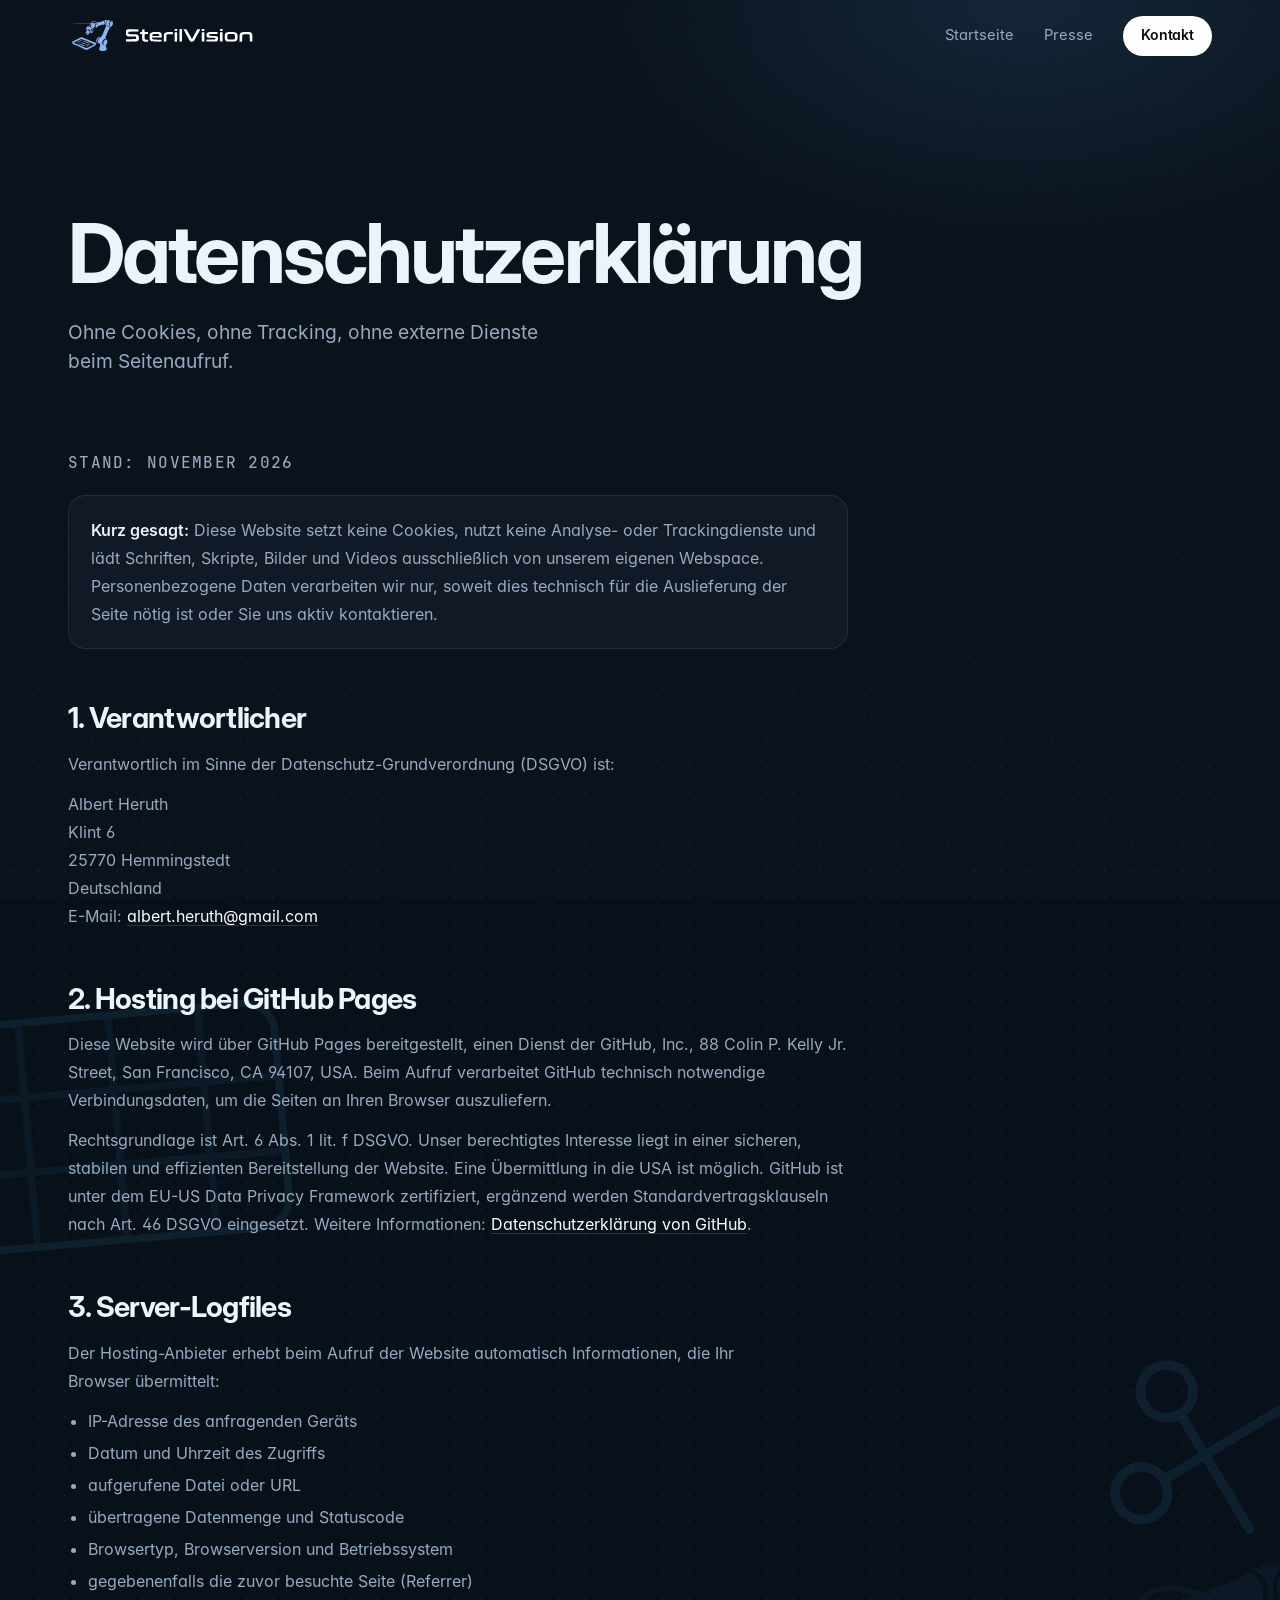
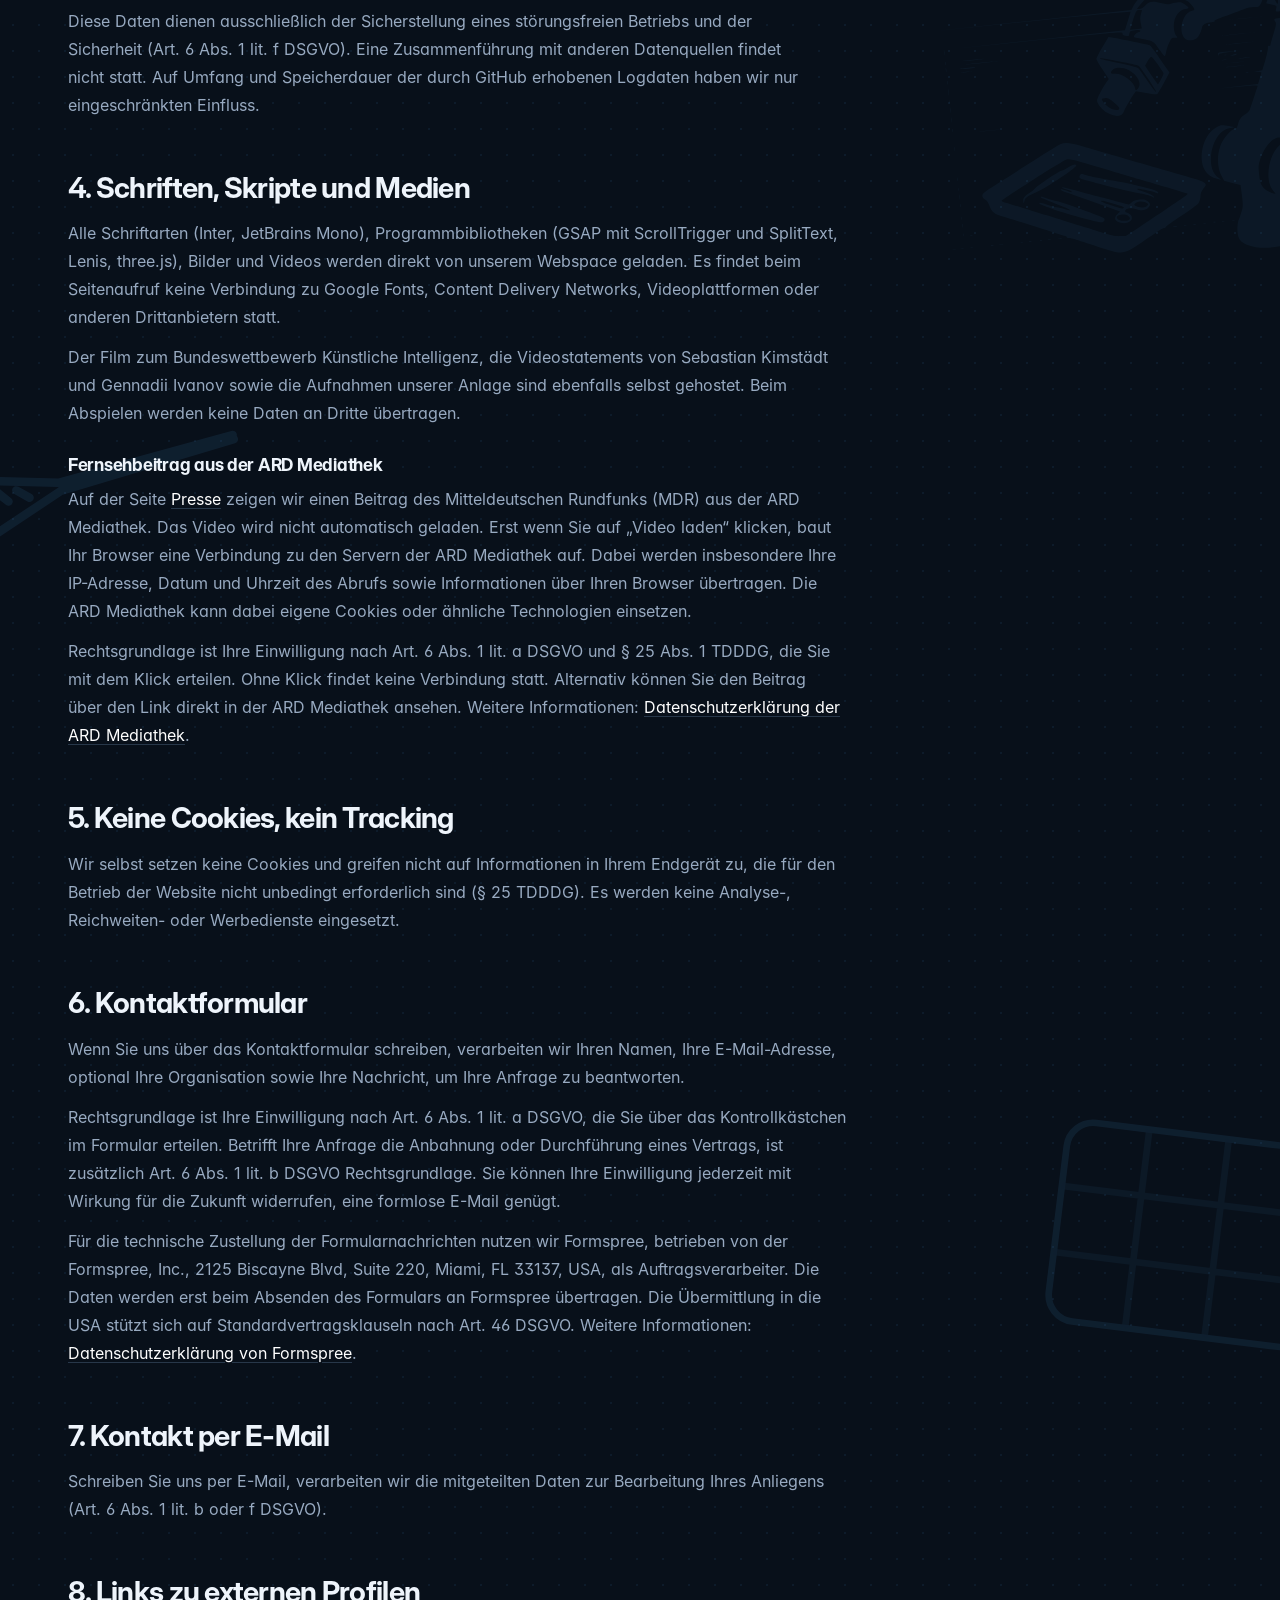
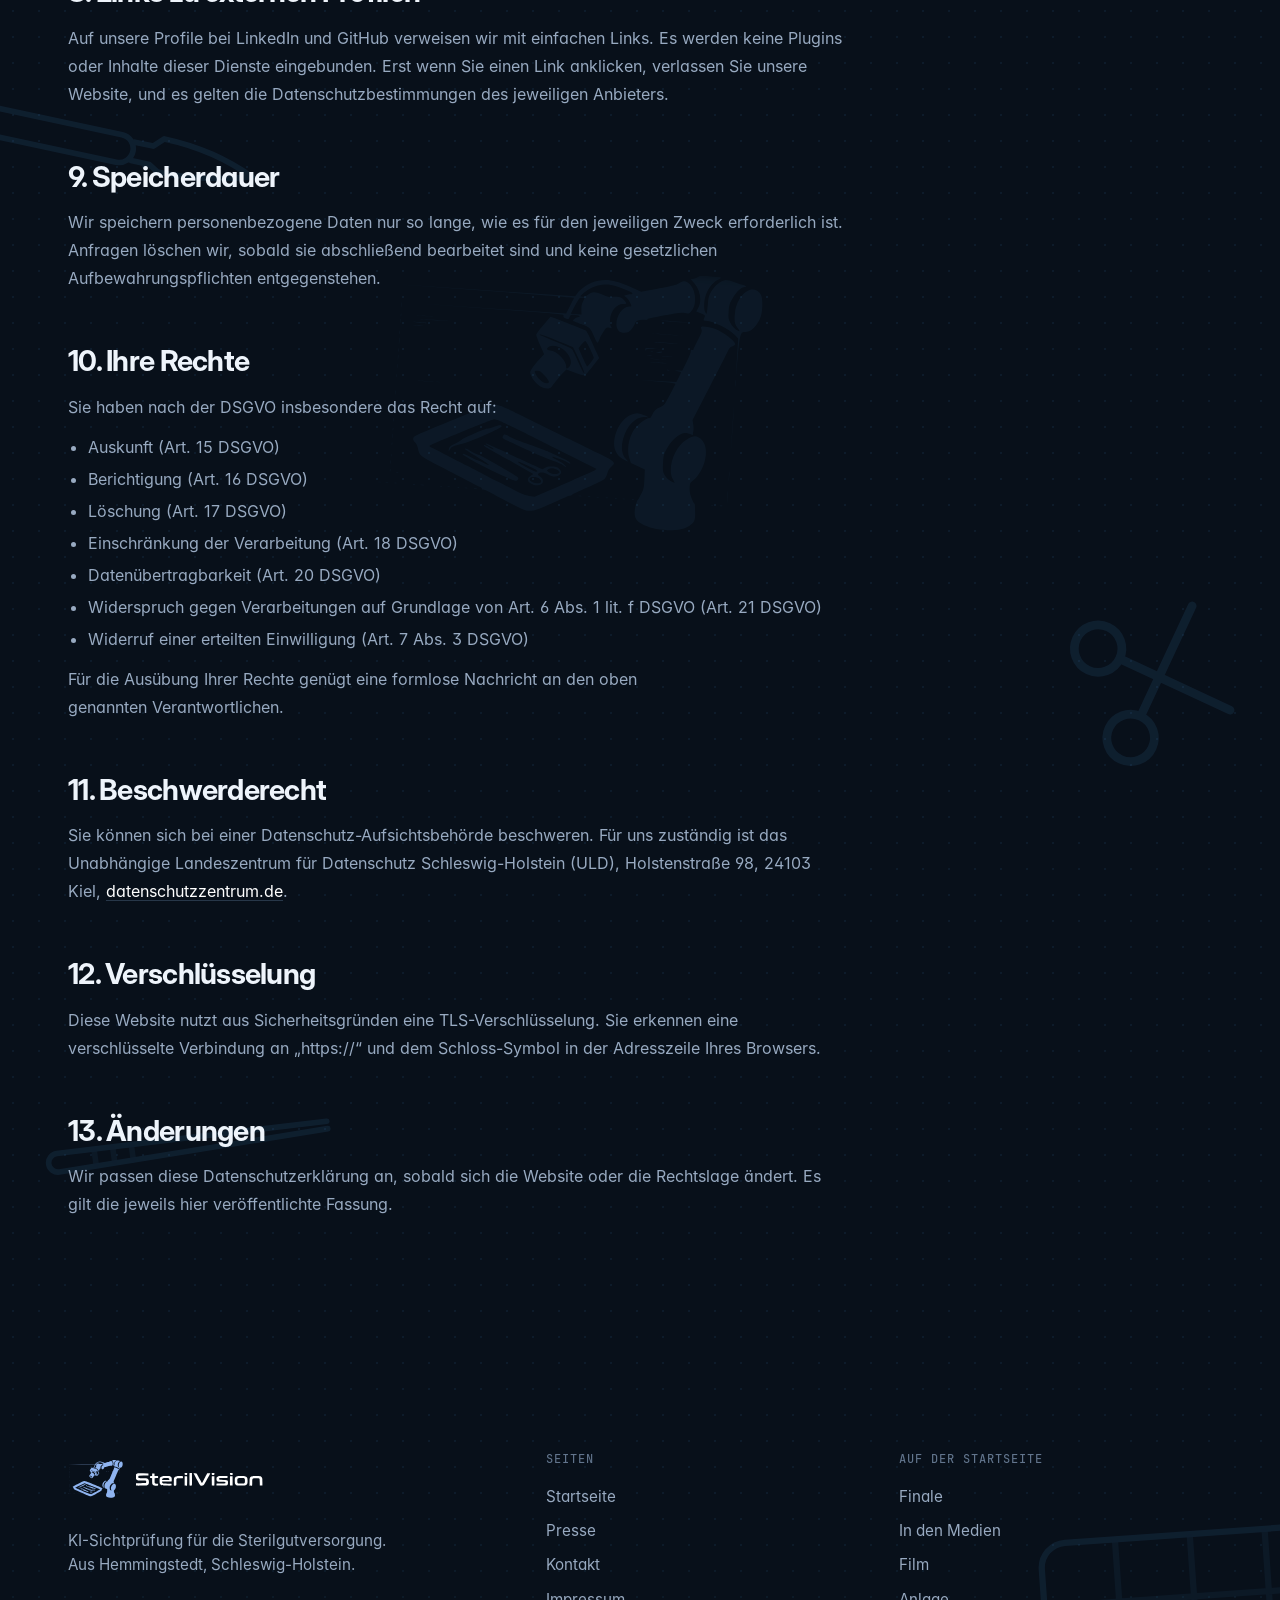
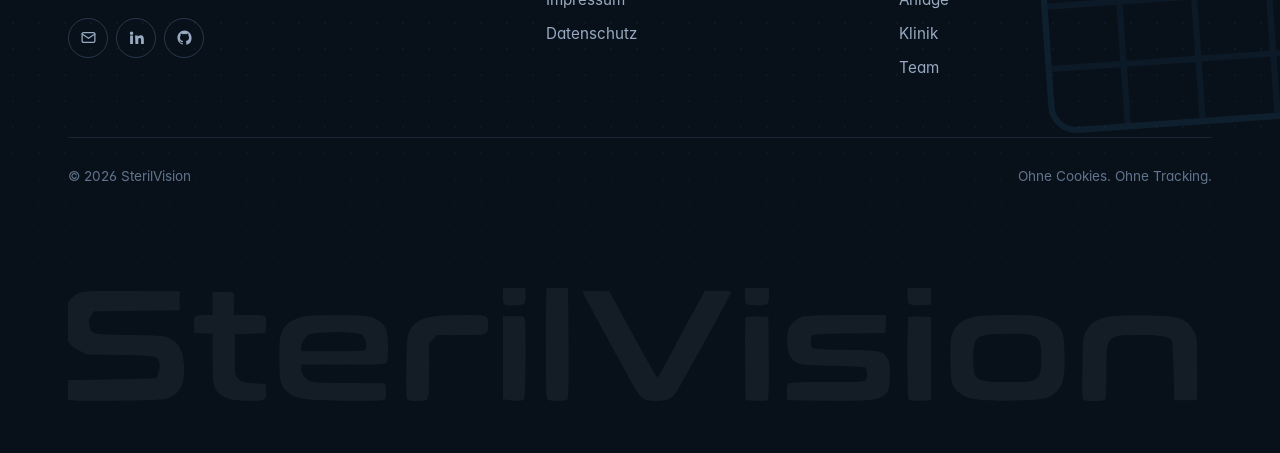
==== commit 5a5bb47a: "Presse stärker verknüpfen, Navigation auf zwei Seiten - Kopfnavigation nur Startseite und Presse plu" ====
--- a/datenschutz.html
+++ b/datenschutz.html
@@ -34,12 +34,8 @@
       </a>
       <nav class="nav" aria-label="Hauptnavigation">
         <div class="nav-links">
-          <a href="index.html#finale">Finale</a>
+          <a href="index.html">Startseite</a>
           <a href="presse.html">Presse</a>
-          <a href="index.html#film">Film</a>
-          <a href="index.html#anlage">Anlage</a>
-          <a href="index.html#stimme">Klinik</a>
-          <a href="index.html#team">Team</a>
         </div>
         <a class="btn btn-primary btn-sm" href="kontakt.html">Kontakt</a>
         <button class="menu-btn" id="menu-btn" aria-label="Menü öffnen" aria-expanded="false" aria-controls="mobile-menu"><span></span><span></span></button>
@@ -48,12 +44,8 @@
   </header>
 
   <nav class="mobile-menu" id="mobile-menu" aria-label="Mobile Navigation">
-    <a href="index.html#finale">Finale</a>
+    <a href="index.html">Startseite</a>
     <a href="presse.html">Presse</a>
-    <a href="index.html#film">Film</a>
-    <a href="index.html#anlage">Anlage</a>
-    <a href="index.html#stimme">Klinik</a>
-    <a href="index.html#team">Team</a>
     <a href="kontakt.html">Kontakt</a>
   </nav>
 
@@ -155,19 +147,21 @@
           <div class="socials" data-socials></div>
         </div>
         <div class="footer-col">
-          <span class="mono">Seite</span>
+          <span class="mono">Seiten</span>
+          <a href="index.html">Startseite</a>
+          <a href="presse.html">Presse</a>
+          <a href="kontakt.html">Kontakt</a>
+          <a href="impressum.html">Impressum</a>
+          <a href="datenschutz.html">Datenschutz</a>
+        </div>
+        <div class="footer-col">
+          <span class="mono">Auf der Startseite</span>
           <a href="index.html#finale">Finale</a>
-          <a href="presse.html">Presse</a>
+          <a href="index.html#medien">In den Medien</a>
           <a href="index.html#film">Film</a>
           <a href="index.html#anlage">Anlage</a>
           <a href="index.html#stimme">Klinik</a>
           <a href="index.html#team">Team</a>
-        </div>
-        <div class="footer-col">
-          <span class="mono">Rechtliches</span>
-          <a href="kontakt.html">Kontakt</a>
-          <a href="impressum.html">Impressum</a>
-          <a href="datenschutz.html">Datenschutz</a>
         </div>
       </div>
       <div class="footer-bottom">
--- a/styles.css
+++ b/styles.css
@@ -190,9 +190,6 @@
 .menu-open .mobile-menu a { transform: none; opacity: 1; }
 .menu-open .mobile-menu a:nth-child(2) { transition-delay: 0.04s; }
 .menu-open .mobile-menu a:nth-child(3) { transition-delay: 0.08s; }
-.menu-open .mobile-menu a:nth-child(4) { transition-delay: 0.12s; }
-.menu-open .mobile-menu a:nth-child(5) { transition-delay: 0.16s; }
-.menu-open .mobile-menu a:nth-child(6) { transition-delay: 0.2s; }
 .mobile-menu .mono { margin-top: 28px; }
 
 /* ── Hero ─────────────────────────────────────────────────── */
@@ -607,7 +604,6 @@
    ─────────────────────────────────────────────────────────── */
 .nav-links a[aria-current="page"] { color: #fff; background: var(--surface-2); }
 .mobile-menu a[aria-current="page"] { color: var(--blue-light); }
-.menu-open .mobile-menu a:nth-child(7) { transition-delay: 0.24s; }
 
 .text-link {
   display: inline-flex; align-items: center; gap: 8px; width: fit-content;
@@ -618,21 +614,10 @@
 .text-link:hover { color: #fff; text-decoration-color: var(--cyan); }
 
 .media-hero { padding-bottom: clamp(24px, 4vw, 48px); }
-.media-index { list-style: none; margin-top: clamp(36px, 5vw, 64px); border-top: 1px solid var(--line); max-width: 920px; }
-.media-index li { border-bottom: 1px solid var(--line); }
-.media-index a {
-  display: grid; grid-template-columns: 9.5rem 1fr auto; align-items: baseline; gap: 16px; padding: 16px 4px;
-  color: var(--muted); transition: color 0.25s, background 0.25s, padding 0.4s var(--ease);
-}
-.media-index a::after { content: '↓' / ''; color: var(--faint); transition: color 0.25s, transform 0.4s var(--ease); }
-.media-index a:hover, .media-index a:focus-visible { color: #fff; background: var(--surface); padding-inline: 14px; }
-.media-index a:hover::after { color: var(--cyan); transform: translateY(2px); }
-.media-index time { font-family: var(--f-mono); font-size: 0.8rem; letter-spacing: 0.06em; color: var(--blue-light); font-variant-numeric: tabular-nums; }
 
 .media-item + .media-item { border-top: 1px solid var(--line); }
 .press-grid { display: grid; grid-template-columns: minmax(0, 5fr) minmax(0, 7fr); gap: clamp(32px, 5vw, 72px); align-items: start; }
 .press-copy { display: grid; gap: 18px; justify-items: start; align-content: start; }
-.press-source { font-family: var(--f-mono); font-size: 0.74rem; font-weight: 500; letter-spacing: 0.1em; text-transform: uppercase; color: var(--blue-light); line-height: 1.6; }
 .press-title { font-size: clamp(1.7rem, 3.2vw, 2.6rem); line-height: 1.1; max-width: 22ch; }
 .press-text { color: var(--muted); max-width: 46ch; }
 .press-copy blockquote {
@@ -707,7 +692,6 @@
 }
 .ext-video iframe { position: absolute; inset: 0; width: 100%; height: 100%; border: 0; }
 .ext-consent { position: absolute; inset: 0; display: grid; align-content: center; justify-items: start; gap: 16px; padding: clamp(20px, 4vw, 48px); }
-.ext-label { font-family: var(--f-mono); font-size: 0.74rem; letter-spacing: 0.1em; text-transform: uppercase; color: var(--blue-light); }
 .ext-consent p { font-size: 0.86rem; color: var(--muted); max-width: 48ch; }
 .ext-consent a { color: #fff; text-decoration: underline; text-underline-offset: 3px; text-decoration-color: var(--line-2); }
 
@@ -735,9 +719,61 @@
 }
 @media (max-width: 600px) {
   .photo-grid { grid-template-columns: 1fr; }
-  .media-index a { grid-template-columns: 1fr auto; gap: 2px 12px; }
-  .media-index time { grid-column: 1 / -1; }
-  .media-index a::after { grid-column: 2; grid-row: 2; }
   .zoom-btn span { display: none; }
   .zoom-btn { width: 36px; padding: 0; justify-content: center; }
 }
+
+/* ── Navigation und Verknüpfungen zur Presse-Seite ───────────
+   Kopf mit Startseite und Presse, Pill im Hero, Hinweis auf der
+   BWKI-Karte, Abschnitt „In den Medien“. Nur vorhandene Tokens.
+   ─────────────────────────────────────────────────────────── */
+.nav-links a[aria-current="page"] { box-shadow: inset 0 0 0 1px var(--line-2); }
+
+a.finale-pill { transition: border-color 0.25s, color 0.25s; }
+a.finale-pill .tag { font-family: inherit; font-size: 0.82rem; letter-spacing: 0; text-transform: none; font-weight: 600; }
+a.finale-pill:hover { border-color: rgba(255, 255, 255, 0.45); color: #fff; }
+a.finale-pill span[aria-hidden] { transition: transform 0.4s var(--ease); }
+a.finale-pill:hover span[aria-hidden] { transform: translateX(3px); }
+
+.card-more { color: var(--muted); font-size: 0.95rem; transition: color 0.25s; }
+.finale-card:hover .card-more { color: #fff; }
+
+.press-teaser { display: grid; grid-template-columns: 1.35fr 1fr; gap: 16px; }
+.pt-list { display: grid; gap: 16px; }
+.pt-card {
+  position: relative; display: grid; gap: 10px; align-content: start; border-radius: var(--r-lg); border: 1px solid var(--line);
+  padding: clamp(20px, 3vw, 32px);
+  background: radial-gradient(60% 120% at 90% 0%, rgba(var(--blue-rgb), 0.12), transparent 70%), linear-gradient(160deg, var(--bg-3), var(--bg-2) 60%);
+  transition: border-color 0.25s, transform 0.4s var(--ease);
+}
+.pt-card:hover, .pt-card:focus-within { border-color: rgba(255, 255, 255, 0.35); transform: translateY(-2px); }
+/* nach dem Reveal (.js [data-reveal].in, Spezifität 0,3,0) Hover und Fokus weiter wirksam halten */
+.js .pt-card[data-reveal].in { transition: opacity 1s var(--ease), transform 0.4s var(--ease), border-color 0.25s; transition-delay: var(--d, 0s), 0s, 0s; }
+.js .pt-card[data-reveal].in:hover, .js .pt-card[data-reveal].in:focus-within { transform: translateY(-2px); }
+.pt-card h3 { font-size: clamp(1.1rem, 1.6vw, 1.35rem); }
+.pt-lead h3 { font-size: clamp(1.5rem, 2.6vw, 2.2rem); }
+.pt-card h3 a::after { content: ''; position: absolute; inset: 0; border-radius: inherit; }
+.pt-card p { color: var(--muted); }
+.pt-meta { display: flex; flex-wrap: wrap; justify-content: space-between; gap: 8px 16px; font-size: 0.92rem; }
+.pt-lead .photo-frame { border-radius: var(--r); overflow: hidden; aspect-ratio: 3 / 2; }
+.pt-lead .photo-frame img { width: 100%; height: 100%; object-fit: cover; transition: transform 0.8s var(--ease); }
+.pt-lead:hover .photo-frame img { transform: scale(1.03); }
+.pt-more { margin-top: 24px; }
+
+/* Presse-Seite: ohne Übersichtsliste rückt der erste Bericht näher an die Überschrift */
+.media-hero + .media-item { padding-top: clamp(16px, 3vw, 40px); }
+
+@media (max-width: 860px) {
+  .nav-links { display: flex; }
+  .nav-links a:first-child { display: none; }
+  .nav .btn { display: none; }
+  .press-teaser { grid-template-columns: 1fr; }
+}
+@media (max-width: 600px) {
+  .pill-long { display: none; }
+  .nav-links a { padding: 8px 12px; }
+  .site-header .wrap { gap: 12px; }
+}
+@media (prefers-reduced-motion: reduce) {
+  .pt-card, .pt-lead .photo-frame img { transition: none; transform: none !important; }
+}
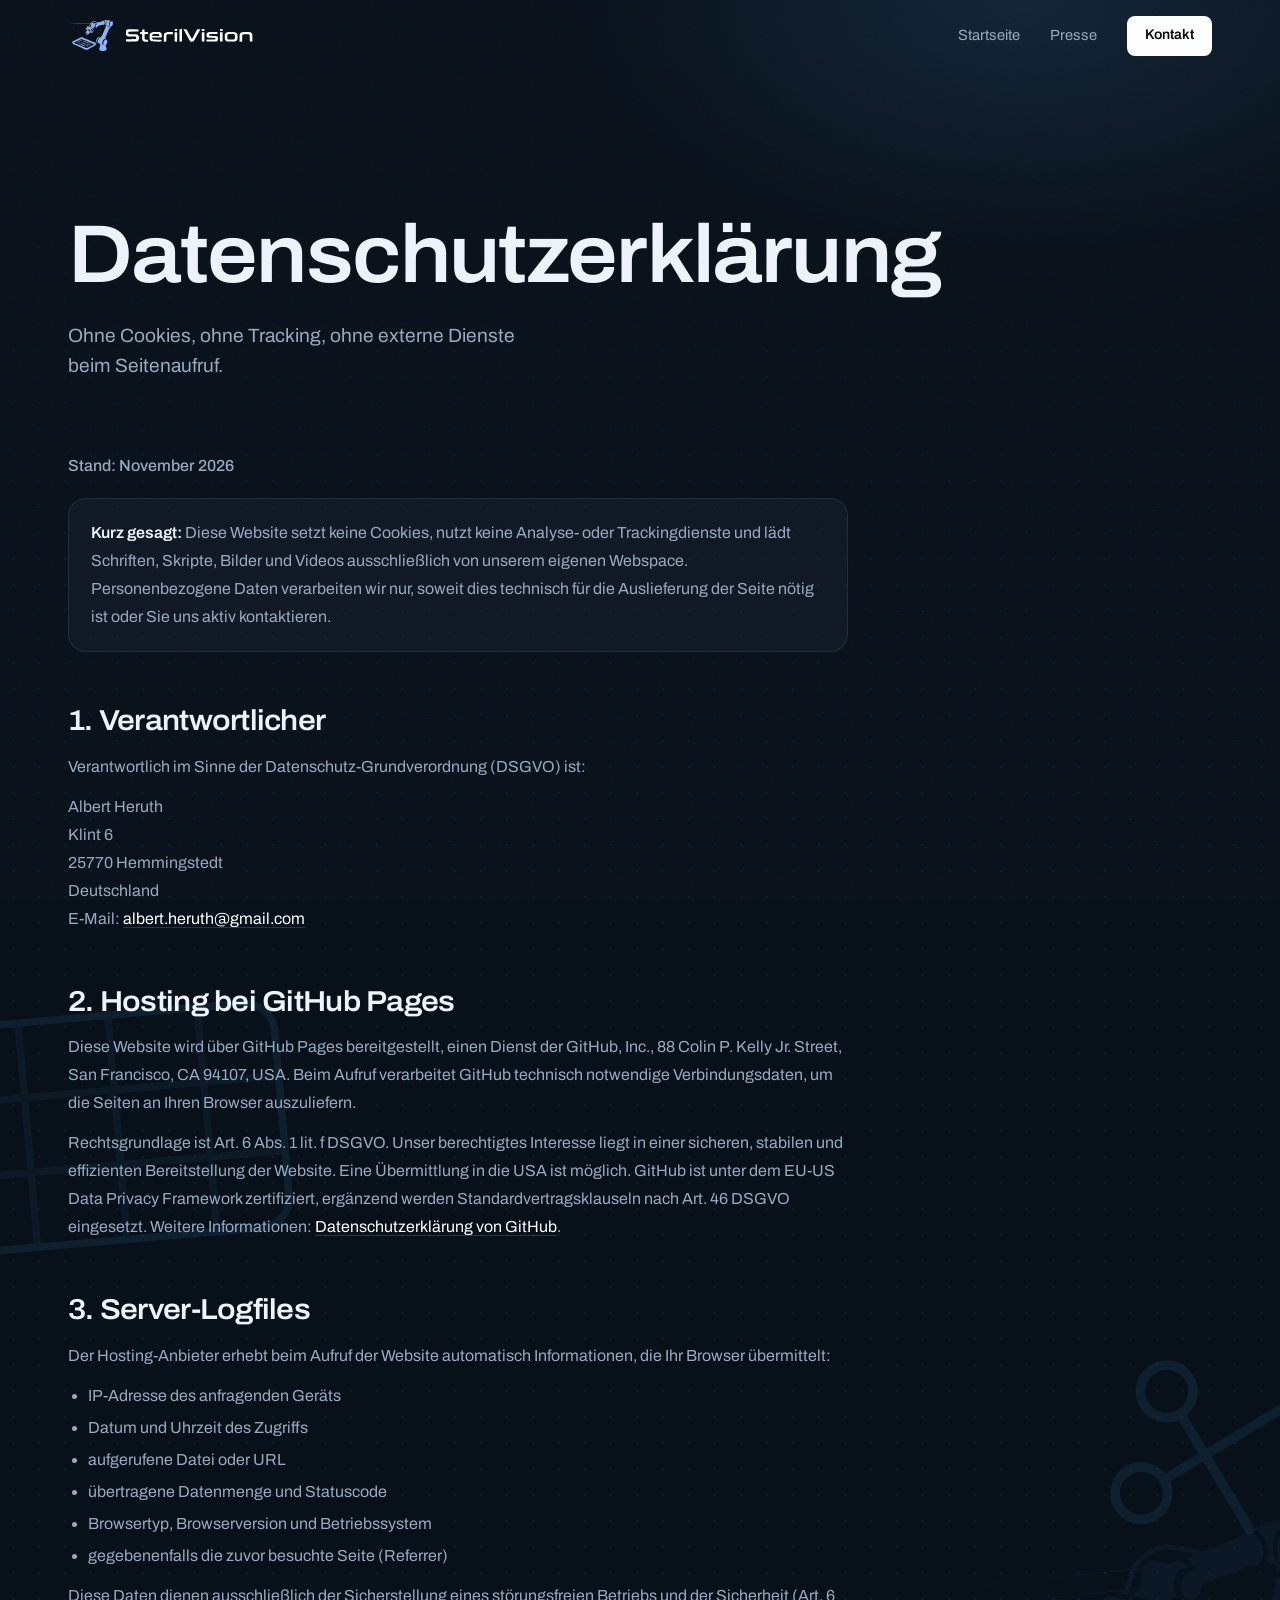
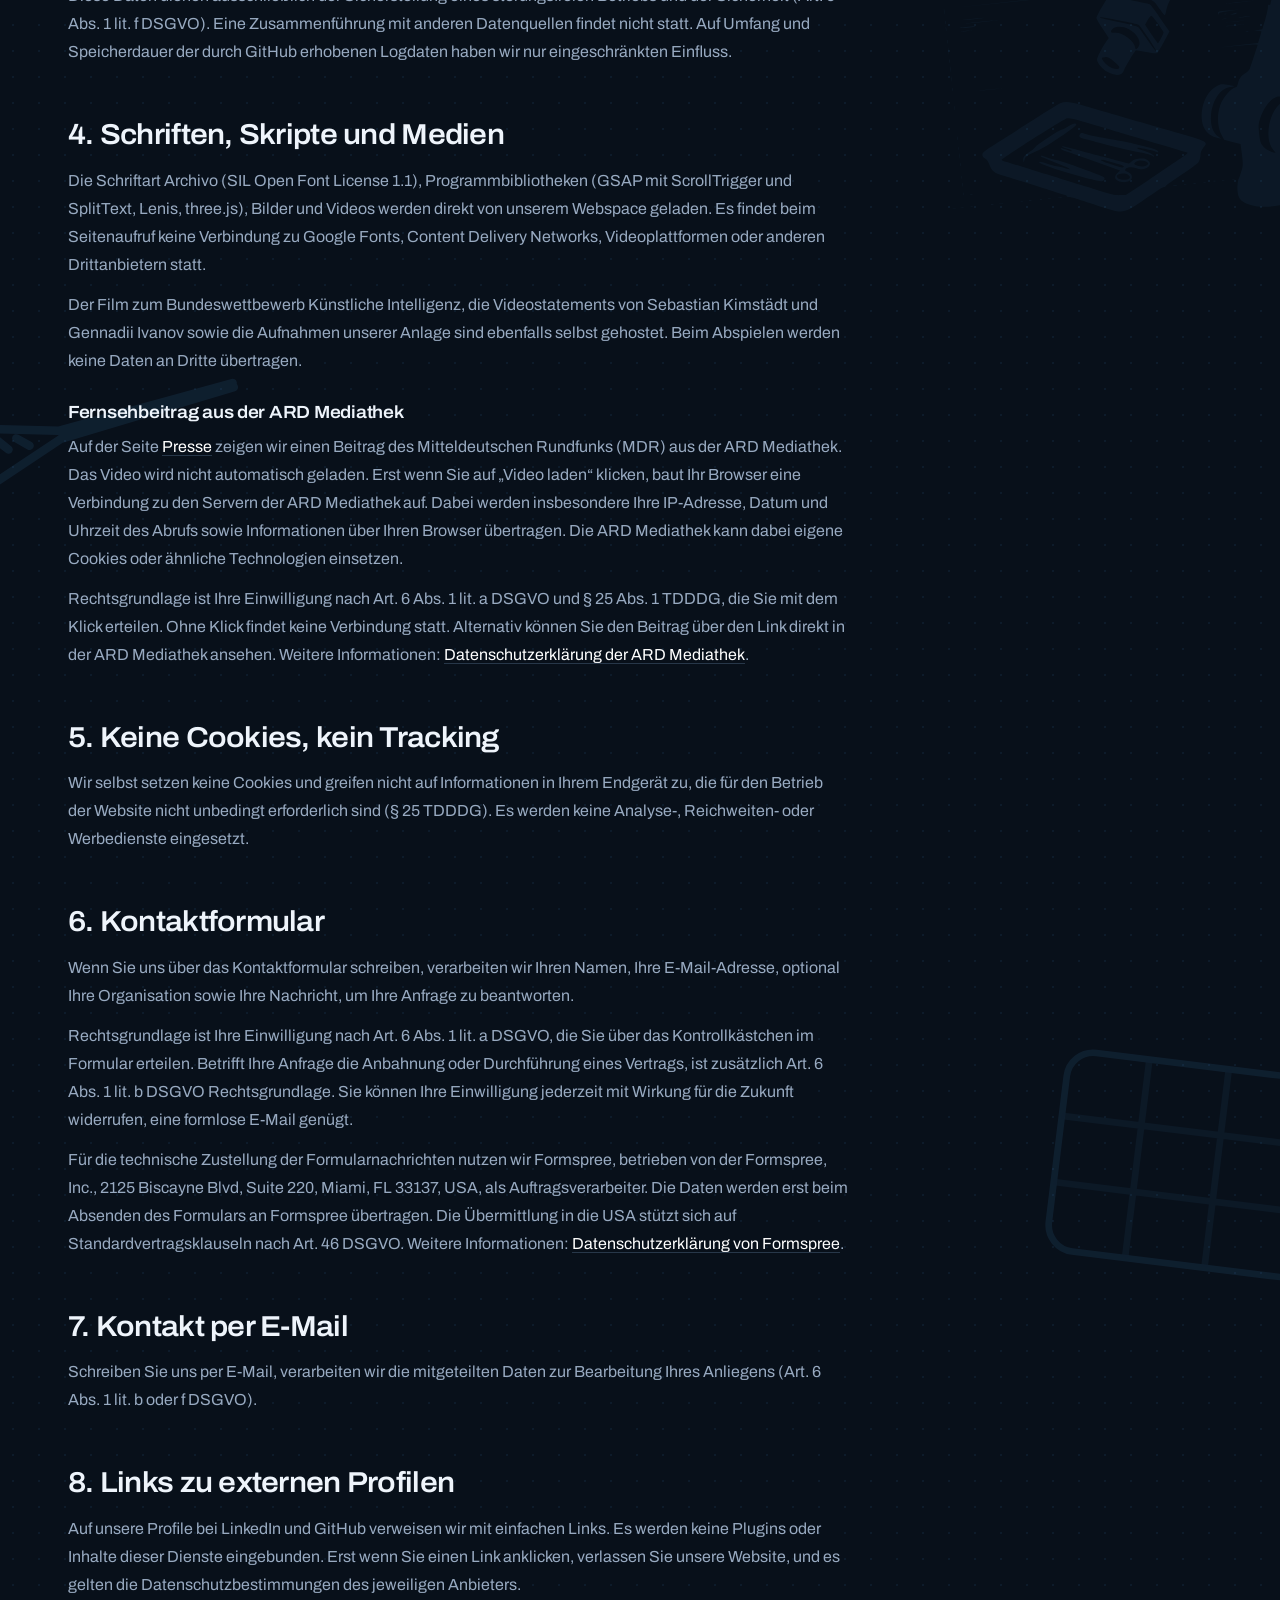
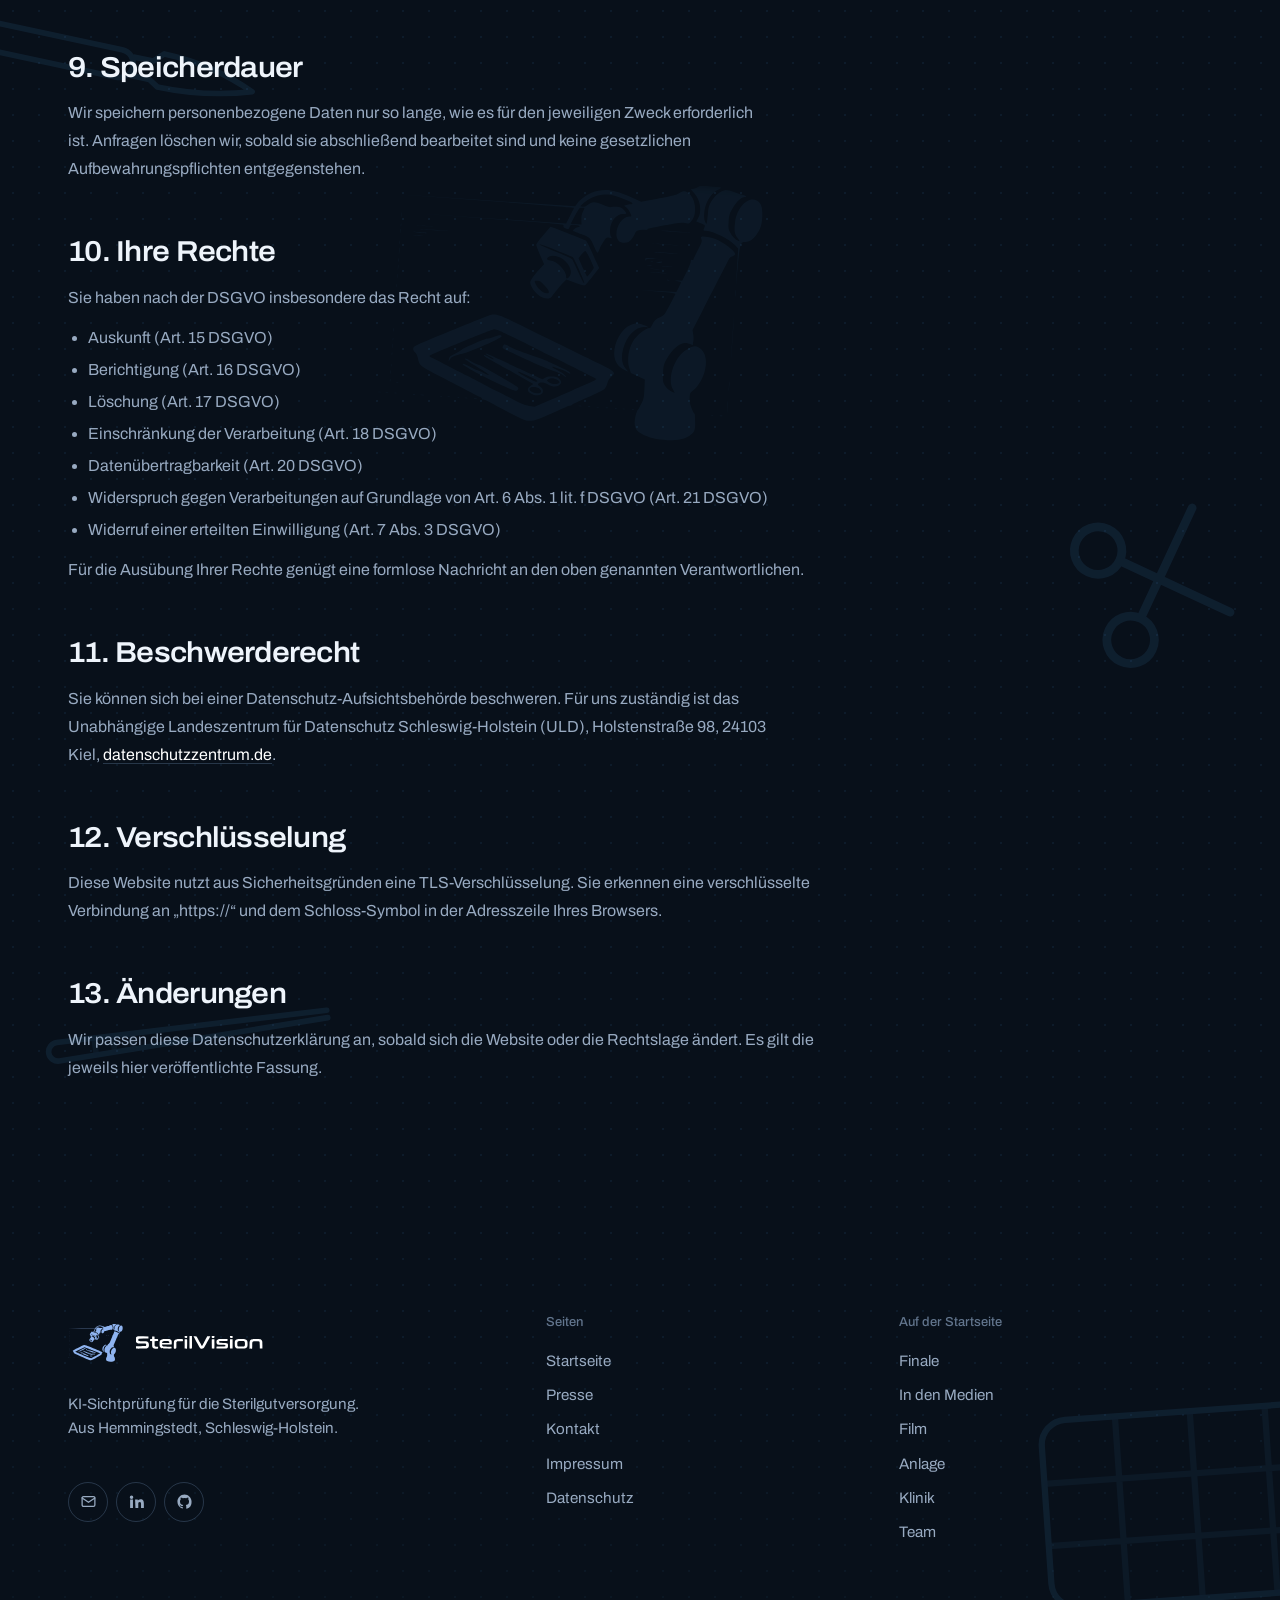
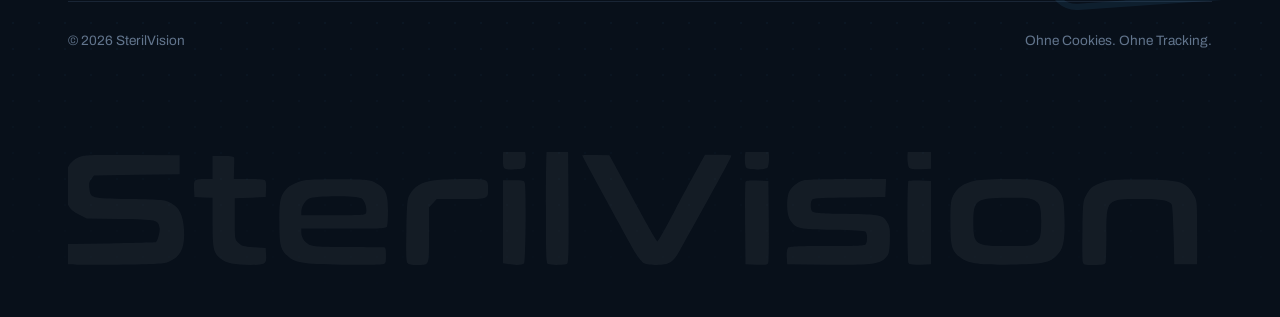
==== commit 5d74f2ed: "Hero-Feinschliff: neue Schrift, klarer Start für Investoren - Schrift Archivo (SIL OFL, lokal) statt" ====
--- a/datenschutz.html
+++ b/datenschutz.html
@@ -7,6 +7,7 @@
   <meta name="robots" content="noindex, follow" />
   <meta name="theme-color" content="#08101a" />
   <link rel="icon" type="image/svg+xml" href="assets/favicon.svg" />
+  <link rel="preload" href="assets/fonts/Archivo-Variable.woff2" as="font" type="font/woff2" crossorigin />
   <link rel="stylesheet" href="styles.css" />
   <script>document.documentElement.classList.add('js');</script>
 </head>
@@ -86,7 +87,7 @@
         <p>Diese Daten dienen ausschließlich der Sicherstellung eines störungsfreien Betriebs und der Sicherheit (Art. 6 Abs. 1 lit. f DSGVO). Eine Zusammenführung mit anderen Datenquellen findet nicht statt. Auf Umfang und Speicherdauer der durch GitHub erhobenen Logdaten haben wir nur eingeschränkten Einfluss.</p>
 
         <h2>4. Schriften, Skripte und Medien</h2>
-        <p>Alle Schriftarten (Inter, JetBrains Mono), Programmbibliotheken (GSAP mit ScrollTrigger und SplitText, Lenis, three.js), Bilder und Videos werden direkt von unserem Webspace geladen. Es findet beim Seitenaufruf keine Verbindung zu Google Fonts, Content Delivery Networks, Videoplattformen oder anderen Drittanbietern statt.</p>
+        <p>Die Schriftart Archivo (SIL Open Font License 1.1), Programmbibliotheken (GSAP mit ScrollTrigger und SplitText, Lenis, three.js), Bilder und Videos werden direkt von unserem Webspace geladen. Es findet beim Seitenaufruf keine Verbindung zu Google Fonts, Content Delivery Networks, Videoplattformen oder anderen Drittanbietern statt.</p>
         <p>Der Film zum Bundeswettbewerb Künstliche Intelligenz, die Videostatements von Sebastian Kimstädt und Gennadii Ivanov sowie die Aufnahmen unserer Anlage sind ebenfalls selbst gehostet. Beim Abspielen werden keine Daten an Dritte übertragen.</p>
 
         <h3 id="ard-mediathek">Fernsehbeitrag aus der ARD Mediathek</h3>
--- a/styles.css
+++ b/styles.css
@@ -4,13 +4,8 @@
    Alle Farben, Abstände und Schriften zentral als Tokens.
    ─────────────────────────────────────────────────────────── */
 
-/* ── Fonts (selbst gehostet, keine Drittanbieter) ─────────── */
-@font-face { font-family: 'Inter'; src: url('assets/fonts/Inter-Regular.woff2') format('woff2'); font-weight: 400; font-display: swap; }
-@font-face { font-family: 'Inter'; src: url('assets/fonts/Inter-Medium.woff2') format('woff2'); font-weight: 500; font-display: swap; }
-@font-face { font-family: 'Inter'; src: url('assets/fonts/Inter-SemiBold.woff2') format('woff2'); font-weight: 600; font-display: swap; }
-@font-face { font-family: 'Inter Display'; src: url('assets/fonts/InterDisplay-Medium.woff2') format('woff2'); font-weight: 500; font-display: swap; }
-@font-face { font-family: 'Inter Display'; src: url('assets/fonts/InterDisplay-Bold.woff2') format('woff2'); font-weight: 700; font-display: swap; }
-@font-face { font-family: 'JetBrains Mono'; src: url('assets/fonts/JetBrainsMono-Medium.woff2') format('woff2'); font-weight: 500; font-display: swap; }
+/* ── Schrift (selbst gehostet, SIL OFL 1.1, keine Drittanbieter) ─ */
+@font-face { font-family: 'Archivo'; src: url('assets/fonts/Archivo-Variable.woff2') format('woff2'); font-weight: 100 900; font-stretch: 62% 125%; font-style: normal; font-display: swap; }
 
 :root {
   /* Farben */
@@ -34,9 +29,8 @@
   --ok: #3ddc97;
 
   /* Typo */
-  --f-display: 'Inter Display', 'Inter', system-ui, sans-serif;
-  --f-sans: 'Inter', system-ui, -apple-system, 'Segoe UI', sans-serif;
-  --f-mono: 'JetBrains Mono', ui-monospace, 'SFMono-Regular', Consolas, monospace;
+  --f-display: 'Archivo', 'Helvetica Neue', Arial, sans-serif;
+  --f-sans: 'Archivo', 'Helvetica Neue', Arial, sans-serif;
 
   /* Maße */
   --wrap: 1240px;
@@ -63,7 +57,6 @@
   -webkit-font-smoothing: antialiased;
   -moz-osx-font-smoothing: grayscale;
   overflow-x: clip;
-  font-feature-settings: 'cv11', 'ss01';
 }
 img, video, canvas, svg { display: block; max-width: 100%; }
 a { color: inherit; text-decoration: none; }
@@ -108,43 +101,34 @@
 .bg-tool.t10 { width: 300px; top: 90%; right: -60px; transform: rotate(-4deg); }
 
 /* ── Typografie ───────────────────────────────────────────── */
-h1, h2, h3 { font-family: var(--f-display); font-weight: 700; letter-spacing: -0.035em; line-height: 1.02; text-wrap: balance; }
+h1, h2, h3 { font-family: var(--f-display); font-weight: 600; font-stretch: 108%; letter-spacing: -0.02em; line-height: 1.06; text-wrap: balance; }
 h1 { font-size: clamp(2.7rem, 7.4vw, 6.4rem); }
 h2 { font-size: clamp(2.2rem, 5.4vw, 4.6rem); }
-h3 { font-size: clamp(1.3rem, 2.2vw, 1.75rem); letter-spacing: -0.025em; line-height: 1.15; }
+h3 { font-size: clamp(1.3rem, 2.2vw, 1.75rem); letter-spacing: -0.015em; line-height: 1.15; }
 p { text-wrap: pretty; }
 .lead { font-size: clamp(1.05rem, 1.5vw, 1.3rem); color: var(--muted); max-width: 46ch; line-height: 1.55; }
-.grad {
-  background: linear-gradient(100deg, #fff 10%, var(--blue-light) 55%, var(--cyan) 100%);
-  -webkit-background-clip: text; background-clip: text; color: transparent;
-}
 .muted { color: var(--muted); }
 
-.eyebrow {
-  display: inline-flex; align-items: center; gap: 10px;
-  font-family: var(--f-mono); font-size: 0.74rem; font-weight: 500; letter-spacing: 0.14em; text-transform: uppercase;
-  color: var(--blue-light);
-}
-.eyebrow::before { content: ''; width: 7px; height: 7px; border-radius: 2px; background: var(--cyan); box-shadow: 0 0 12px rgba(var(--cyan-rgb), 0.8); }
-.mono { font-family: var(--f-mono); font-size: 0.78rem; letter-spacing: 0.08em; text-transform: uppercase; color: var(--faint); }
+.mono { font-size: 0.8125rem; font-weight: 500; color: var(--faint); }
+.nw { white-space: nowrap; }
+.ico-arr { display: inline-block; width: 0.85em; height: 0.85em; vertical-align: -0.06em; flex: none; }
 
 .head { display: grid; gap: 22px; margin-bottom: clamp(48px, 7vw, 88px); max-width: 860px; }
 .head.center { margin-inline: auto; text-align: center; justify-items: center; }
 
 /* ── Buttons ─────────────────────────────────────────────── */
 .btn {
-  --h: 50px;
+  --h: 48px;
   position: relative; display: inline-flex; align-items: center; justify-content: center; gap: 10px;
-  height: var(--h); padding: 0 24px; border-radius: 999px;
-  font-weight: 600; font-size: 0.95rem; letter-spacing: -0.01em; white-space: nowrap;
-  transition: transform 0.4s var(--ease), background 0.3s, border-color 0.3s, box-shadow 0.4s;
-}
-.btn svg { width: 18px; height: 18px; flex: none; }
+  height: var(--h); padding: 0 22px; border-radius: 8px;
+  font-weight: 600; font-size: 0.9375rem; letter-spacing: 0; white-space: nowrap;
+  transition: background 0.25s, border-color 0.25s, color 0.25s;
+}
 .btn-primary { background: #fff; color: var(--ink); }
-.btn-primary:hover { transform: translateY(-2px); box-shadow: 0 12px 40px -8px rgba(var(--blue-rgb), 0.6); }
-.btn-ghost { border: 1px solid var(--line-2); background: rgba(255, 255, 255, 0.03); backdrop-filter: blur(10px); -webkit-backdrop-filter: blur(10px); }
-.btn-ghost:hover { border-color: rgba(255, 255, 255, 0.45); transform: translateY(-2px); }
-.btn-sm { --h: 40px; padding: 0 18px; font-size: 0.88rem; }
+.btn-primary:hover { background: #dfe6ee; }
+.btn-ghost { border: 1px solid rgba(255, 255, 255, 0.28); background: transparent; }
+.btn-ghost:hover { border-color: rgba(255, 255, 255, 0.6); }
+.btn-sm { --h: 40px; padding: 0 18px; font-size: 0.875rem; }
 
 /* ── Logo (Vektor über CSS-Maske, immer in Markenfarbe) ───── */
 .logo-mark, .logo-word {
@@ -170,7 +154,7 @@
 .brand .logo-word { width: 128px; }
 .nav { display: flex; align-items: center; gap: 6px; }
 .nav-links { display: flex; gap: 2px; }
-.nav-links a { padding: 8px 14px; border-radius: 999px; font-size: 0.92rem; color: var(--muted); transition: color 0.25s, background 0.25s; }
+.nav-links a { padding: 8px 14px; border-radius: 8px; font-size: 0.92rem; color: var(--muted); transition: color 0.25s, background 0.25s; }
 .nav-links a:hover, .nav-links a.active { color: #fff; background: var(--surface-2); }
 .nav .btn { margin-left: 10px; }
 .menu-btn { display: none; width: 44px; height: 44px; border-radius: 50%; border: 1px solid var(--line-2); position: relative; }
@@ -186,7 +170,7 @@
   opacity: 0; visibility: hidden; transition: opacity 0.4s var(--ease), visibility 0.4s;
 }
 .menu-open .mobile-menu { opacity: 1; visibility: visible; }
-.mobile-menu a { font-family: var(--f-display); font-weight: 700; font-size: clamp(2rem, 9vw, 3rem); letter-spacing: -0.03em; line-height: 1.2; transform: translateY(16px); opacity: 0; transition: transform 0.6s var(--ease), opacity 0.6s; }
+.mobile-menu a { font-family: var(--f-display); font-weight: 600; font-stretch: 108%; font-size: clamp(2rem, 9vw, 3rem); letter-spacing: -0.02em; line-height: 1.2; transform: translateY(16px); opacity: 0; transition: transform 0.6s var(--ease), opacity 0.6s; }
 .menu-open .mobile-menu a { transform: none; opacity: 1; }
 .menu-open .mobile-menu a:nth-child(2) { transition-delay: 0.04s; }
 .menu-open .mobile-menu a:nth-child(3) { transition-delay: 0.08s; }
@@ -195,11 +179,10 @@
 /* ── Hero ─────────────────────────────────────────────────── */
 .hero {
   min-height: 100svh; display: flex; align-items: flex-end;
-  padding: calc(var(--header-h) + 40px) 0 clamp(40px, 7vh, 80px);
+  padding: calc(var(--header-h) + 40px) 0 clamp(28px, 4.5vh, 44px);
   overflow: hidden; isolation: isolate;
   background:
-    radial-gradient(60% 55% at 70% 38%, rgba(var(--blue-rgb), 0.16), transparent 70%),
-    radial-gradient(40% 40% at 15% 90%, rgba(var(--cyan-rgb), 0.06), transparent 70%),
+    radial-gradient(46% 44% at 76% 33%, rgba(var(--blue-rgb), 0.13), transparent 70%),
     var(--bg);
 }
 .hero-canvas { position: absolute; inset: 0; z-index: -1; }
@@ -209,42 +192,33 @@
   opacity: 0.22; filter: drop-shadow(0 0 60px rgba(var(--blue-rgb), 0.5));
 }
 .webgl .hero-fallback { display: none; }
-.hero::after { content: ''; position: absolute; inset: auto 0 0; height: 30%; z-index: -1; background: linear-gradient(transparent, var(--bg)); pointer-events: none; }
-.hero-inner { display: grid; gap: 28px; max-width: 900px; }
-.hero h1 { font-size: clamp(2.9rem, 8vw, 7.2rem); }
-.hero h1 .line { display: block; }
-.hero-actions { display: flex; flex-wrap: wrap; gap: 12px; margin-top: 8px; }
-.finale-pill {
-  display: inline-flex; align-items: center; gap: 10px; width: fit-content;
-  padding: 7px 16px 7px 8px; border-radius: 999px; border: 1px solid var(--line-2); background: rgba(10, 20, 32, 0.6);
-  backdrop-filter: blur(10px); -webkit-backdrop-filter: blur(10px);
-  font-size: 0.86rem; color: var(--muted);
-}
-.finale-pill b { font-weight: 600; color: #fff; }
-.finale-pill .tag { font-family: var(--f-mono); font-size: 0.68rem; letter-spacing: 0.12em; text-transform: uppercase; padding: 4px 9px; border-radius: 999px; background: var(--cyan); color: var(--ink); font-weight: 500; }
-
-/* HUD am Rand der 3D-Szene */
-.hud { position: absolute; z-index: 2; font-family: var(--f-mono); font-size: 0.7rem; letter-spacing: 0.12em; text-transform: uppercase; color: var(--faint); pointer-events: none; }
-.hud-tr { top: calc(var(--header-h) + 28px); right: var(--gutter); text-align: right; display: grid; gap: 6px; }
-.hud-tr span b { color: var(--blue-light); font-weight: 500; margin-left: 10px; }
-.hud-tr .live b { color: var(--cyan); }
-.hud-br { bottom: clamp(40px, 7vh, 80px); right: var(--gutter); display: flex; align-items: center; gap: 12px; }
-.scroll-cue { width: 1px; height: 46px; background: linear-gradient(var(--line-2), transparent); position: relative; overflow: hidden; }
-.scroll-cue::after { content: ''; position: absolute; left: 0; width: 1px; height: 16px; background: var(--cyan); animation: cue 2.2s var(--ease) infinite; }
-@keyframes cue { from { top: -16px; } to { top: 46px; } }
-.reticle {
-  position: absolute; z-index: 3; left: 0; top: 0; width: 64px; height: 64px; margin: -32px 0 0 -32px; pointer-events: none;
-  opacity: 0; transform: scale(1.6); transition: opacity 0.35s, transform 0.6s var(--ease);
-}
-.reticle.on { opacity: 1; transform: scale(1); }
-.reticle::before { content: ''; position: absolute; inset: 0; border: 1.5px solid var(--nio); border-radius: 50%; box-shadow: 0 0 24px rgba(255, 77, 97, 0.55); }
-.reticle::after { content: ''; position: absolute; inset: 26px; border-radius: 50%; background: var(--nio); }
-.reticle .tag {
-  position: absolute; left: 72px; top: 50%; transform: translateY(-50%); white-space: nowrap;
-  display: inline-flex; align-items: center; gap: 8px; padding: 6px 12px 6px 10px; border-radius: 999px;
-  background: #fff; color: var(--ink); font-family: var(--f-sans); font-weight: 600; font-size: 0.82rem;
-}
-.reticle .tag::before { content: ''; width: 8px; height: 8px; border-radius: 50%; background: var(--nio); }
+.hero::after { content: ''; position: absolute; inset: auto 0 0; height: 18%; z-index: -1; background: linear-gradient(transparent, var(--bg)); pointer-events: none; }
+.hero-inner { display: block; max-width: none; }
+.hero h1 {
+  font-size: clamp(2.5rem, 4.7vw, 4.5rem); font-weight: 560; font-stretch: 112%;
+  letter-spacing: -0.018em; line-height: 1.05; text-wrap: initial;
+}
+.hero h1 .h1-row, .hero h1 .line { display: block; }
+.hero .lead { margin-top: 28px; max-width: 52ch; font-size: clamp(1.0625rem, 1.3vw, 1.1875rem); line-height: 1.55; color: rgba(238, 244, 251, 0.8); }
+.hero-actions { display: flex; flex-wrap: wrap; align-items: center; gap: 14px 28px; margin-top: 36px; }
+.hero-link {
+  font-weight: 500; font-size: 0.9375rem; color: var(--text);
+  text-decoration: underline; text-decoration-thickness: 1px; text-underline-offset: 6px; text-decoration-color: rgba(255, 255, 255, 0.4);
+  transition: text-decoration-color 0.25s;
+}
+.hero-link:hover { text-decoration-color: #fff; }
+.hero-rule { display: block; height: 1px; margin-top: clamp(40px, 6.5vh, 64px); background: rgba(255, 255, 255, 0.14); transform-origin: left center; }
+.hero-facts { display: grid; grid-template-columns: 1.2fr 1fr 1.5fr; gap: 0 48px; padding-top: 18px; }
+.hero-facts dt { font-size: 0.8125rem; font-weight: 500; line-height: 1.4; color: rgba(238, 244, 251, 0.62); }
+.hero-facts dd { margin-top: 4px; font-size: 0.9375rem; line-height: 1.45; color: rgba(238, 244, 251, 0.9); font-variant-numeric: tabular-nums; text-wrap: pretty; }
+
+@media (min-width: 861px) and (max-width: 1100px) {
+  .hero-facts { grid-template-columns: 1.5fr 0.9fr 1.4fr; gap: 0 32px; }
+}
+@media (min-width: 861px) and (max-height: 760px) {
+  .hero h1 { font-size: clamp(2.4rem, 4vw, 3.6rem); }
+  .hero-rule { margin-top: 32px; }
+}
 
 /* ── Finale ──────────────────────────────────────────────── */
 .finale { padding-top: clamp(56px, 7vw, 96px); }
@@ -262,7 +236,7 @@
 }
 .finale-card .top { display: flex; justify-content: space-between; align-items: flex-start; gap: 16px; }
 .finale-card img { height: 56px; width: auto; opacity: 0.95; }
-.finale-card .big { font-family: var(--f-display); font-weight: 700; font-size: clamp(1.9rem, 3.4vw, 2.8rem); letter-spacing: -0.035em; line-height: 1.04; }
+.finale-card .big { font-family: var(--f-display); font-weight: 600; font-stretch: 108%; font-size: clamp(1.9rem, 3.4vw, 2.8rem); letter-spacing: -0.02em; line-height: 1.04; }
 .finale-card .meta { display: flex; flex-wrap: wrap; gap: 8px; }
 .chip {
   display: inline-flex; align-items: center; gap: 8px; height: 32px; padding: 0 14px; border-radius: 999px;
@@ -281,7 +255,7 @@
 /* ── Mission ─────────────────────────────────────────────── */
 .mission { text-align: left; }
 .mission-text {
-  font-family: var(--f-display); font-weight: 700; letter-spacing: -0.035em; line-height: 1.08;
+  font-family: var(--f-display); font-weight: 600; font-stretch: 108%; letter-spacing: -0.02em; line-height: 1.08;
   font-size: clamp(2rem, 5.6vw, 4.9rem); max-width: 17ch;
 }
 .mission-text .word { opacity: 0.16; transition: opacity 0.2s; }
@@ -289,7 +263,7 @@
 .mission-text em { font-style: normal; color: var(--cyan); }
 .mission-foot { margin-top: clamp(40px, 6vw, 72px); display: flex; gap: 14px 40px; flex-wrap: wrap; }
 .mission-foot div { display: grid; gap: 4px; max-width: 280px; }
-.mission-foot b { font-family: var(--f-display); font-size: 1.15rem; letter-spacing: -0.02em; }
+.mission-foot b { font-family: var(--f-display); font-weight: 600; font-stretch: 108%; font-size: 1.15rem; letter-spacing: -0.02em; }
 .mission-foot span { color: var(--muted); font-size: 0.95rem; }
 
 /* ── Problem ─────────────────────────────────────────────── */
@@ -302,7 +276,7 @@
   border-radius: var(--r-lg); padding: clamp(26px, 3vw, 36px); display: grid; gap: 14px; align-content: start;
   background: rgba(10, 19, 31, 0.72); border: 1px solid var(--line); backdrop-filter: blur(14px); -webkit-backdrop-filter: blur(14px);
 }
-.stat .num { font-family: var(--f-display); font-weight: 700; font-size: clamp(3rem, 6vw, 5rem); letter-spacing: -0.045em; line-height: 1; font-variant-numeric: tabular-nums; }
+.stat .num { font-family: var(--f-display); font-weight: 600; font-stretch: 108%; font-size: clamp(3rem, 6vw, 5rem); letter-spacing: -0.02em; line-height: 1; font-variant-numeric: tabular-nums; }
 .stat p { font-size: 1.02rem; color: var(--text); }
 .stat .src { margin-top: auto; padding-top: 14px; border-top: 1px solid var(--line); font-size: 0.8rem; color: var(--faint); line-height: 1.5; }
 
@@ -343,8 +317,8 @@
 .steps { display: grid; }
 .step { min-height: 72vh; display: grid; align-content: center; gap: 18px; padding-block: 40px; opacity: 0.28; transition: opacity 0.6s var(--ease); }
 .step.on { opacity: 1; }
-.step .n { font-family: var(--f-mono); font-size: 0.8rem; color: var(--cyan); letter-spacing: 0.1em; }
-.step h3 { font-size: clamp(2.2rem, 4.6vw, 3.8rem); letter-spacing: -0.04em; }
+.step .n { font-size: 0.875rem; font-weight: 600; color: var(--cyan); font-variant-numeric: tabular-nums; }
+.step h3 { font-size: clamp(2.2rem, 4.6vw, 3.8rem); letter-spacing: -0.02em; }
 .step p { color: var(--muted); font-size: 1.1rem; max-width: 34ch; }
 .step .step-img { display: none; }
 
@@ -370,7 +344,7 @@
 .badge {
   display: inline-flex; align-items: center; gap: 8px; min-height: 30px; padding: 6px 12px; line-height: 1.3; border-radius: 999px;
   background: rgba(6, 10, 17, 0.72); border: 1px solid rgba(255, 255, 255, 0.14); backdrop-filter: blur(8px); -webkit-backdrop-filter: blur(8px);
-  font-family: var(--f-mono); font-size: 0.7rem; letter-spacing: 0.1em; text-transform: uppercase; color: #fff;
+  font-size: 0.78rem; font-weight: 500; color: #fff;
 }
 .badge.cy { color: var(--ink); background: var(--cyan); border-color: var(--cyan); }
 .tabs { display: grid; gap: 10px; }
@@ -383,7 +357,7 @@
 .tab[aria-selected=true] { border-color: rgba(var(--cyan-rgb), 0.6); background: rgba(var(--cyan-rgb), 0.08); }
 .tab .dot { width: 10px; height: 10px; border-radius: 50%; background: var(--faint); }
 .tab[aria-selected=true] .dot { background: var(--cyan); box-shadow: 0 0 14px var(--cyan); }
-.tab b { font-family: var(--f-display); font-size: 1.25rem; letter-spacing: -0.02em; }
+.tab b { font-family: var(--f-display); font-weight: 600; font-stretch: 108%; font-size: 1.25rem; letter-spacing: -0.02em; }
 .tab span { color: var(--faint); font-size: 0.85rem; }
 .compare-note { margin-top: 18px; }
 
@@ -397,7 +371,7 @@
 .tile-video.side { grid-column: span 4; aspect-ratio: 16 / 10; }
 .tile-photo { grid-column: span 4; }
 .tile-kpi { grid-column: span 4; padding: 30px; display: grid; align-content: space-between; gap: 30px; min-height: 230px; background: linear-gradient(160deg, var(--bg-3), var(--bg-2)); }
-.tile-kpi b { font-family: var(--f-display); font-size: clamp(1.6rem, 2.6vw, 2.2rem); letter-spacing: -0.03em; line-height: 1.1; }
+.tile-kpi b { font-family: var(--f-display); font-weight: 600; font-stretch: 108%; font-size: clamp(1.6rem, 2.6vw, 2.2rem); letter-spacing: -0.02em; line-height: 1.1; }
 .tile-kpi .ico { width: 44px; height: 44px; border-radius: 12px; display: grid; place-items: center; background: rgba(var(--blue-rgb), 0.12); color: var(--blue-light); }
 .tile-kpi .ico svg { width: 22px; height: 22px; }
 
@@ -414,9 +388,9 @@
 }
 .voice-tab:hover { opacity: 0.85; }
 .voice-tab[aria-selected=true] { opacity: 1; border-color: var(--line-2); background: var(--surface-2); }
-.voice-tab .who b { display: block; font-family: var(--f-display); font-size: 1.2rem; letter-spacing: -0.02em; }
+.voice-tab .who b { display: block; font-family: var(--f-display); font-weight: 600; font-stretch: 108%; font-size: 1.2rem; letter-spacing: -0.02em; }
 .voice-tab .who span { color: var(--muted); font-size: 0.92rem; }
-.voice .voice-title { font-family: var(--f-display); font-weight: 700; font-size: clamp(1.8rem, 3.6vw, 3rem); letter-spacing: -0.035em; line-height: 1.1; }
+.voice .voice-title { font-family: var(--f-display); font-weight: 600; font-stretch: 108%; font-size: clamp(1.8rem, 3.6vw, 3rem); letter-spacing: -0.02em; line-height: 1.1; }
 .person { display: flex; align-items: center; gap: 16px; margin-top: 32px; }
 .org-logo { display: grid; place-items: center; flex: none; width: 150px; height: 64px; background: #fff; border-radius: 14px; padding: 10px 14px; }
 .org-logo img { max-height: 40px; width: auto; max-width: 100%; }
@@ -433,7 +407,7 @@
 .member .ph img { width: 100%; height: 100%; object-fit: cover; filter: grayscale(0.25); transition: transform 1.2s var(--ease), filter 0.6s; }
 .member:hover .ph img { transform: scale(1.04); filter: none; }
 .member .info { padding: 22px 24px 26px; display: grid; gap: 4px; }
-.member b { font-family: var(--f-display); font-size: 1.4rem; letter-spacing: -0.025em; }
+.member b { font-family: var(--f-display); font-weight: 600; font-stretch: 108%; font-size: 1.4rem; letter-spacing: -0.02em; }
 .member span { color: var(--muted); font-size: 0.95rem; }
 .member.stage { grid-column: span 1; position: relative; }
 .member.stage .ph { aspect-ratio: auto; height: 100%; }
@@ -555,9 +529,15 @@
   .menu-btn { display: block; }
   .brand .logo-word { width: 112px; }
   .brand .logo-mark { width: 40px; }
-  .hud-tr { display: none; }
-  .hud-br { display: none; }
-  .hero { align-items: flex-end; }
+  .hero { align-items: flex-start; padding-top: max(46svh, 300px); padding-bottom: 32px; }
+  .hero-canvas { inset: 0 0 auto; height: 100svh; }
+  .hero h1 { font-size: clamp(1.75rem, 8.4vw, 3.4rem); font-stretch: 108%; line-height: 1.08; }
+  .hero .lead { margin-top: 20px; font-size: 1rem; }
+  .hero-actions { margin-top: 28px; }
+  .hero-rule { margin-top: 40px; }
+  .hero-facts { grid-template-columns: 1fr; padding-top: 0; }
+  .hero-facts > div { padding: 14px 0; border-bottom: 1px solid rgba(255, 255, 255, 0.1); }
+  .hero-facts > div:last-child { border-bottom: 0; }
   .hero-fallback { width: 80vw; right: 10vw; top: 16%; }
   .finale-grid { grid-template-columns: 1fr; }
   .finale-card { min-height: 0; }
@@ -581,14 +561,14 @@
   .tab { grid-template-columns: auto 1fr auto; }
   .tile-photo, .tile-kpi, .tile-video.side { grid-column: span 12; }
   .voice-tab { gap: 14px; padding: 12px; }
+  .voice-tab .who { min-width: 0; overflow-wrap: anywhere; hyphens: auto; }
+  .finale-card .big { font-size: min(1.9rem, 7.2vw); }
   .org-logo { width: 116px; height: 54px; }
   .tile-kpi { min-height: 0; }
   .team { grid-template-columns: 1fr; }
   .member.stage { grid-column: span 1; }
   .footer-top { grid-template-columns: 1fr; }
   .footer-brand { grid-column: span 1; }
-  .hero-actions .btn { flex: 1 1 auto; }
-  .reticle .tag { font-size: 0.74rem; left: 50%; top: auto; bottom: -44px; transform: translateX(-50%); }
 }
 
 @media (prefers-reduced-motion: reduce) {
@@ -622,7 +602,7 @@
 .press-text { color: var(--muted); max-width: 46ch; }
 .press-copy blockquote {
   margin: 4px 0; padding-left: 20px; border-left: 2px solid var(--cyan);
-  font-family: var(--f-display); font-weight: 500; font-size: clamp(1.15rem, 1.8vw, 1.4rem); line-height: 1.35; letter-spacing: -0.015em; color: var(--text); max-width: 34ch;
+  font-family: var(--f-display); font-weight: 500; font-stretch: 100%; font-size: clamp(1.15rem, 1.8vw, 1.4rem); line-height: 1.35; letter-spacing: -0.015em; color: var(--text); max-width: 34ch;
 }
 .press-copy .chip { color: var(--text); }
 
@@ -642,7 +622,7 @@
 .photo.shot .photo-frame img { border-radius: calc(var(--r) - 8px); }
 .photo.shot .photo-frame:hover img { transform: none; }
 .photo figcaption { font-size: 0.88rem; color: var(--muted); line-height: 1.5; }
-.credit { display: block; margin-top: 2px; font-family: var(--f-mono); font-size: 0.7rem; letter-spacing: 0.06em; color: #7f92aa; }
+.credit { display: block; margin-top: 2px; font-size: 0.78rem; color: #7f92aa; }
 .photo-grid { display: grid; grid-template-columns: repeat(3, minmax(0, 1fr)); gap: clamp(16px, 2vw, 24px); margin-top: clamp(40px, 5vw, 64px); }
 
 .zoom-btn {
@@ -671,7 +651,7 @@
 .lb-figure { display: grid; gap: 14px; justify-items: center; max-width: 100%; margin: 0; }
 .lb-figure img { max-width: 100%; max-height: calc(100svh - 200px); width: auto; height: auto; object-fit: contain; border-radius: var(--r-sm); box-shadow: 0 30px 80px -20px rgba(0, 0, 0, 0.8); }
 .lb-figure figcaption { font-size: 0.9rem; color: var(--muted); text-align: center; max-width: 70ch; }
-.lb-count { position: absolute; top: 22px; left: clamp(16px, 4vw, 32px); font-family: var(--f-mono); font-size: 0.74rem; letter-spacing: 0.1em; text-transform: uppercase; color: var(--muted); }
+.lb-count { position: absolute; top: 22px; left: clamp(16px, 4vw, 32px); font-size: 0.8125rem; font-weight: 500; font-variant-numeric: tabular-nums; color: var(--muted); }
 .lb-btn {
   position: absolute; width: 48px; height: 48px; border-radius: 50%; display: grid; place-items: center;
   border: 1px solid var(--line-2); background: rgba(255, 255, 255, 0.04); color: #fff;
@@ -724,16 +704,11 @@
 }
 
 /* ── Navigation und Verknüpfungen zur Presse-Seite ───────────
-   Kopf mit Startseite und Presse, Pill im Hero, Hinweis auf der
+   Kopf mit Startseite und Presse, Hinweis auf der
    BWKI-Karte, Abschnitt „In den Medien“. Nur vorhandene Tokens.
    ─────────────────────────────────────────────────────────── */
 .nav-links a[aria-current="page"] { box-shadow: inset 0 0 0 1px var(--line-2); }
 
-a.finale-pill { transition: border-color 0.25s, color 0.25s; }
-a.finale-pill .tag { font-family: inherit; font-size: 0.82rem; letter-spacing: 0; text-transform: none; font-weight: 600; }
-a.finale-pill:hover { border-color: rgba(255, 255, 255, 0.45); color: #fff; }
-a.finale-pill span[aria-hidden] { transition: transform 0.4s var(--ease); }
-a.finale-pill:hover span[aria-hidden] { transform: translateX(3px); }
 
 .card-more { color: var(--muted); font-size: 0.95rem; transition: color 0.25s; }
 .finale-card:hover .card-more { color: #fff; }
@@ -770,7 +745,6 @@
   .press-teaser { grid-template-columns: 1fr; }
 }
 @media (max-width: 600px) {
-  .pill-long { display: none; }
   .nav-links a { padding: 8px 12px; }
   .site-header .wrap { gap: 12px; }
 }
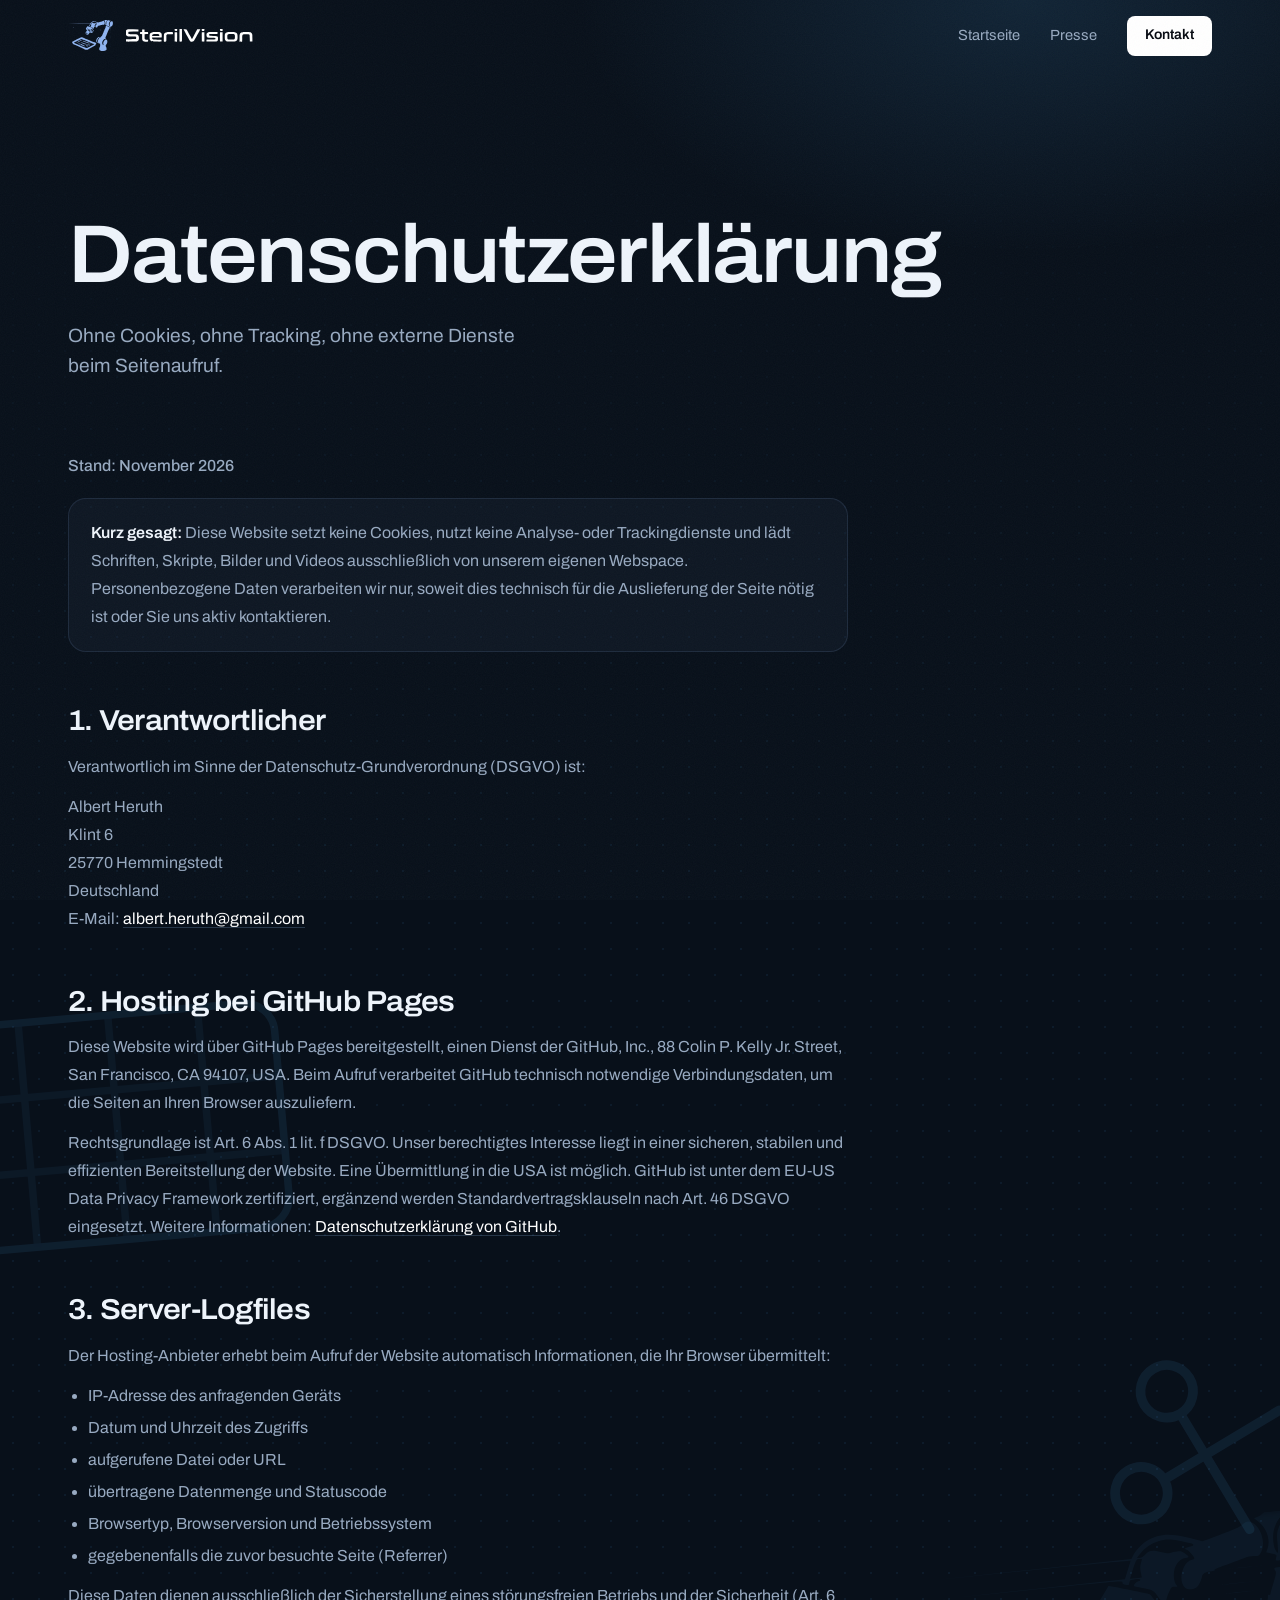
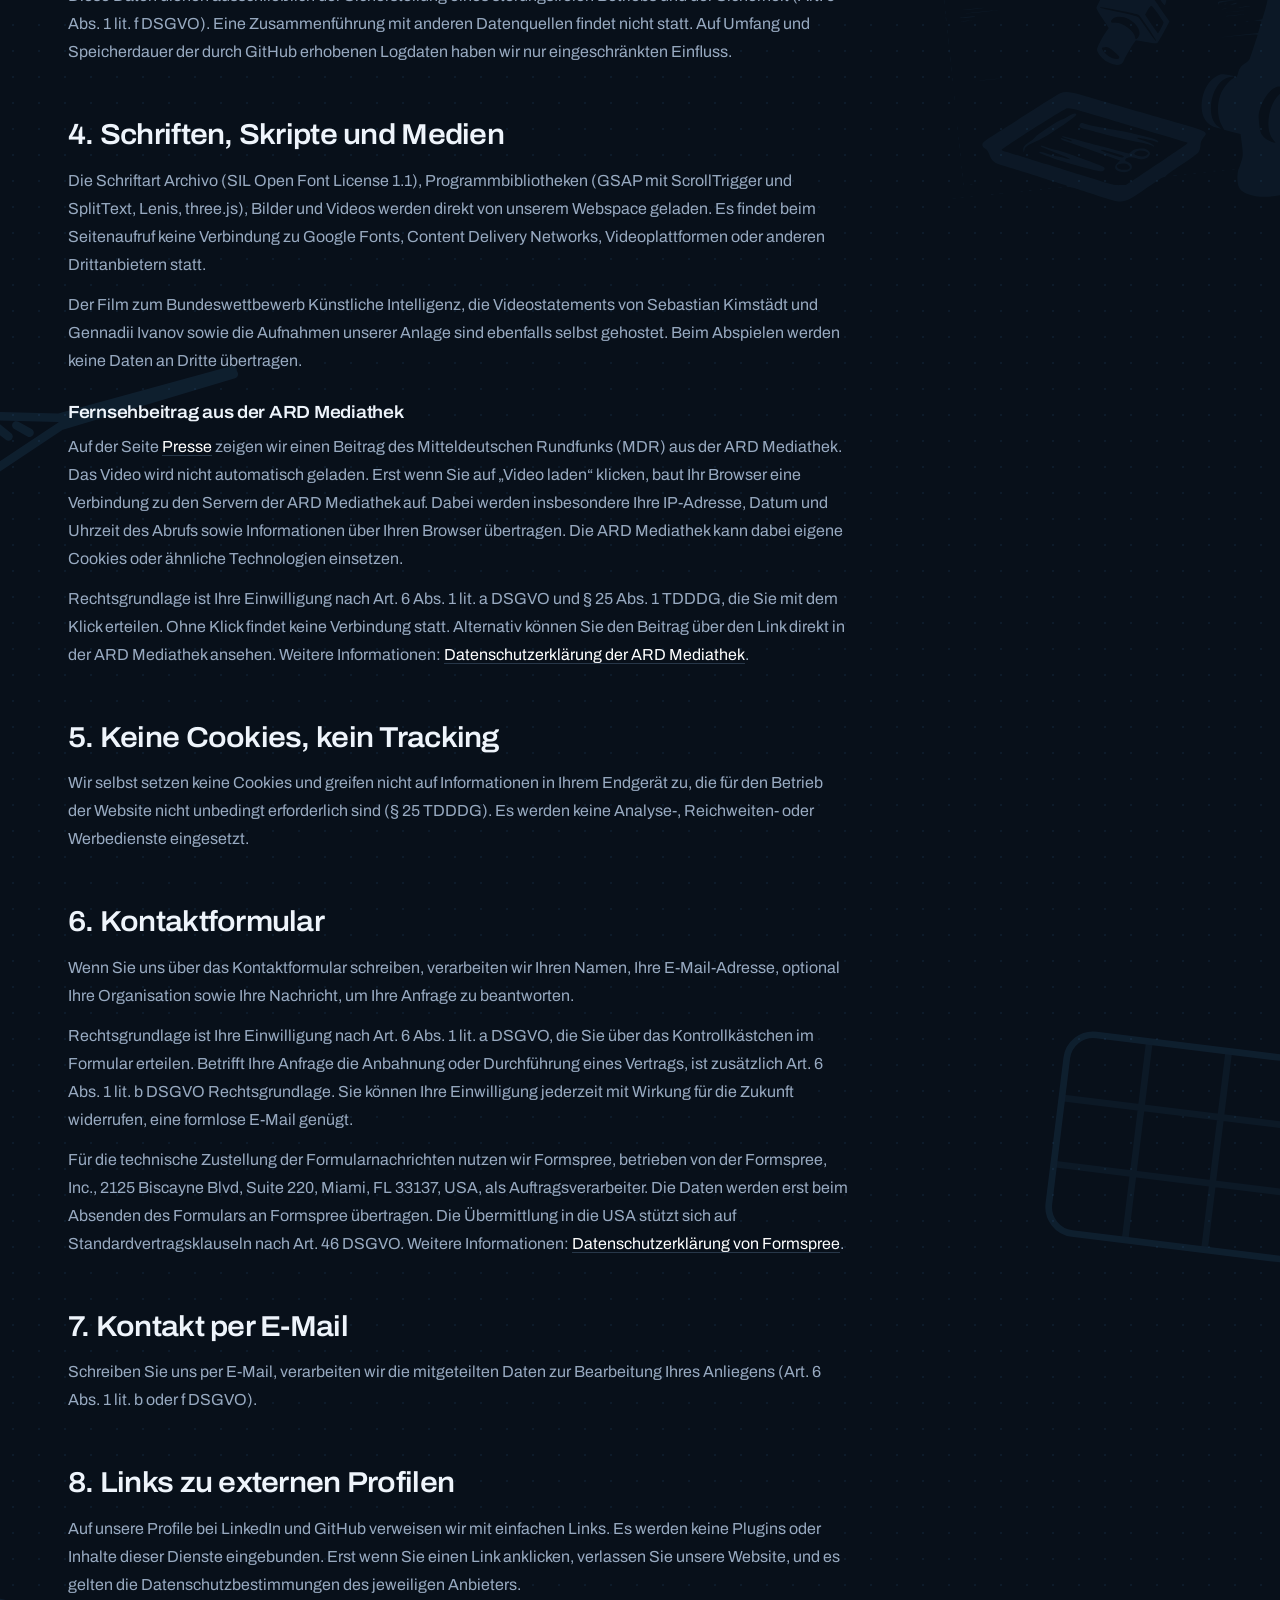
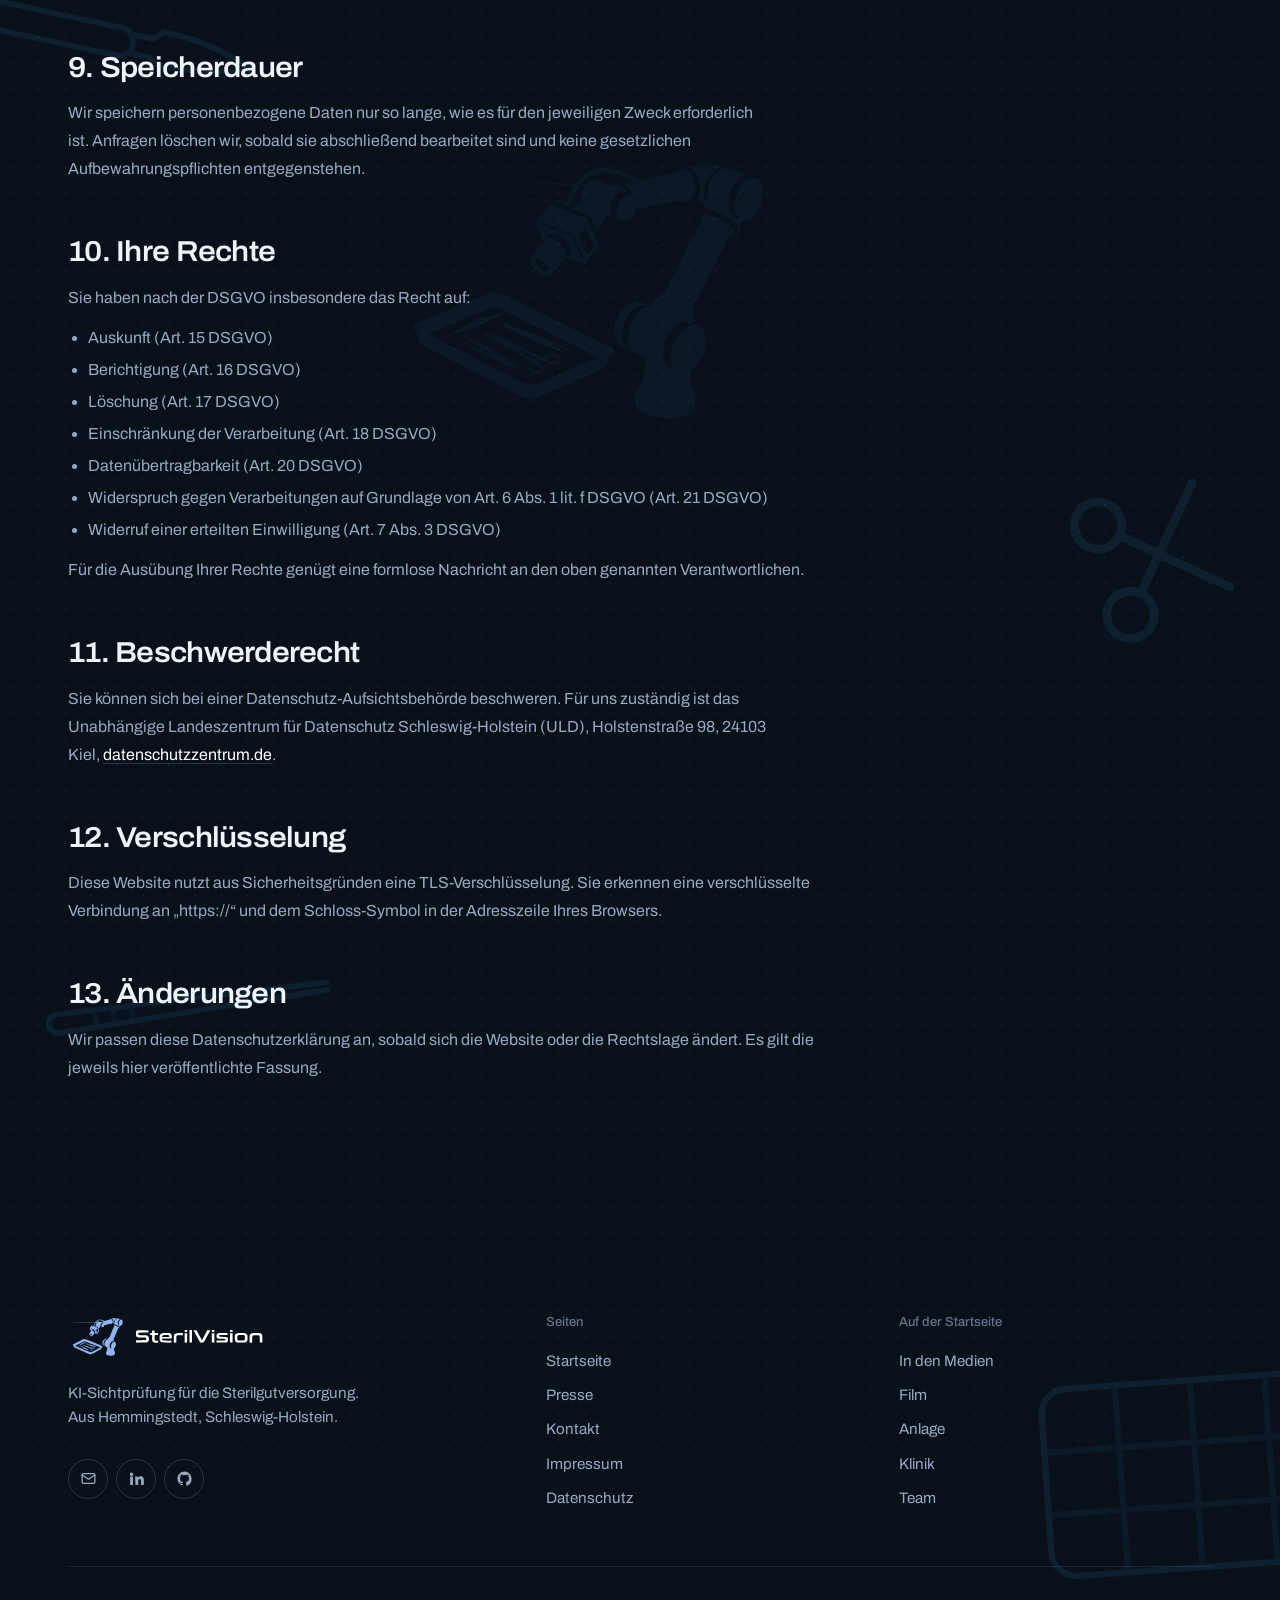
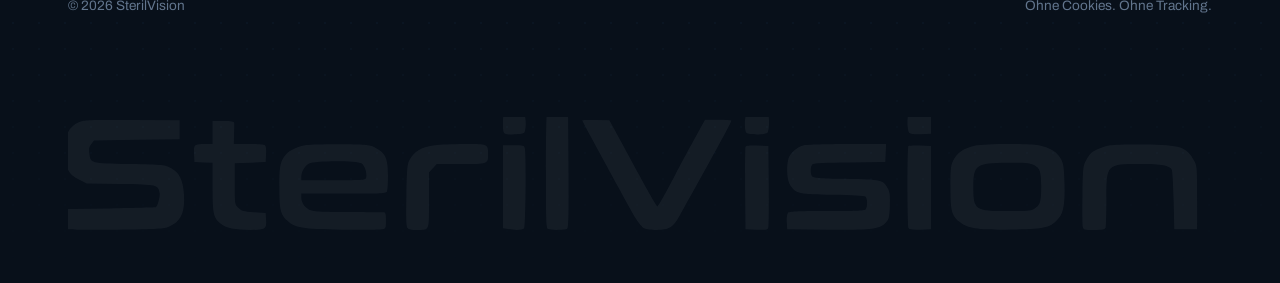
==== commit f4276878: "Startseite: Faktenzeile im Hero und Abschnitt "Zweimal im Finale" entfernt Footer-Links auf den Absc" ====
--- a/datenschutz.html
+++ b/datenschutz.html
@@ -157,7 +157,6 @@
         </div>
         <div class="footer-col">
           <span class="mono">Auf der Startseite</span>
-          <a href="index.html#finale">Finale</a>
           <a href="index.html#medien">In den Medien</a>
           <a href="index.html#film">Film</a>
           <a href="index.html#anlage">Anlage</a>
--- a/styles.css
+++ b/styles.css
@@ -207,17 +207,9 @@
   transition: text-decoration-color 0.25s;
 }
 .hero-link:hover { text-decoration-color: #fff; }
-.hero-rule { display: block; height: 1px; margin-top: clamp(40px, 6.5vh, 64px); background: rgba(255, 255, 255, 0.14); transform-origin: left center; }
-.hero-facts { display: grid; grid-template-columns: 1.2fr 1fr 1.5fr; gap: 0 48px; padding-top: 18px; }
-.hero-facts dt { font-size: 0.8125rem; font-weight: 500; line-height: 1.4; color: rgba(238, 244, 251, 0.62); }
-.hero-facts dd { margin-top: 4px; font-size: 0.9375rem; line-height: 1.45; color: rgba(238, 244, 251, 0.9); font-variant-numeric: tabular-nums; text-wrap: pretty; }
-
-@media (min-width: 861px) and (max-width: 1100px) {
-  .hero-facts { grid-template-columns: 1.5fr 0.9fr 1.4fr; gap: 0 32px; }
-}
+
 @media (min-width: 861px) and (max-height: 760px) {
   .hero h1 { font-size: clamp(2.4rem, 4vw, 3.6rem); }
-  .hero-rule { margin-top: 32px; }
 }
 
 /* ── Finale ──────────────────────────────────────────────── */
@@ -534,10 +526,6 @@
   .hero h1 { font-size: clamp(1.75rem, 8.4vw, 3.4rem); font-stretch: 108%; line-height: 1.08; }
   .hero .lead { margin-top: 20px; font-size: 1rem; }
   .hero-actions { margin-top: 28px; }
-  .hero-rule { margin-top: 40px; }
-  .hero-facts { grid-template-columns: 1fr; padding-top: 0; }
-  .hero-facts > div { padding: 14px 0; border-bottom: 1px solid rgba(255, 255, 255, 0.1); }
-  .hero-facts > div:last-child { border-bottom: 0; }
   .hero-fallback { width: 80vw; right: 10vw; top: 16%; }
   .finale-grid { grid-template-columns: 1fr; }
   .finale-card { min-height: 0; }
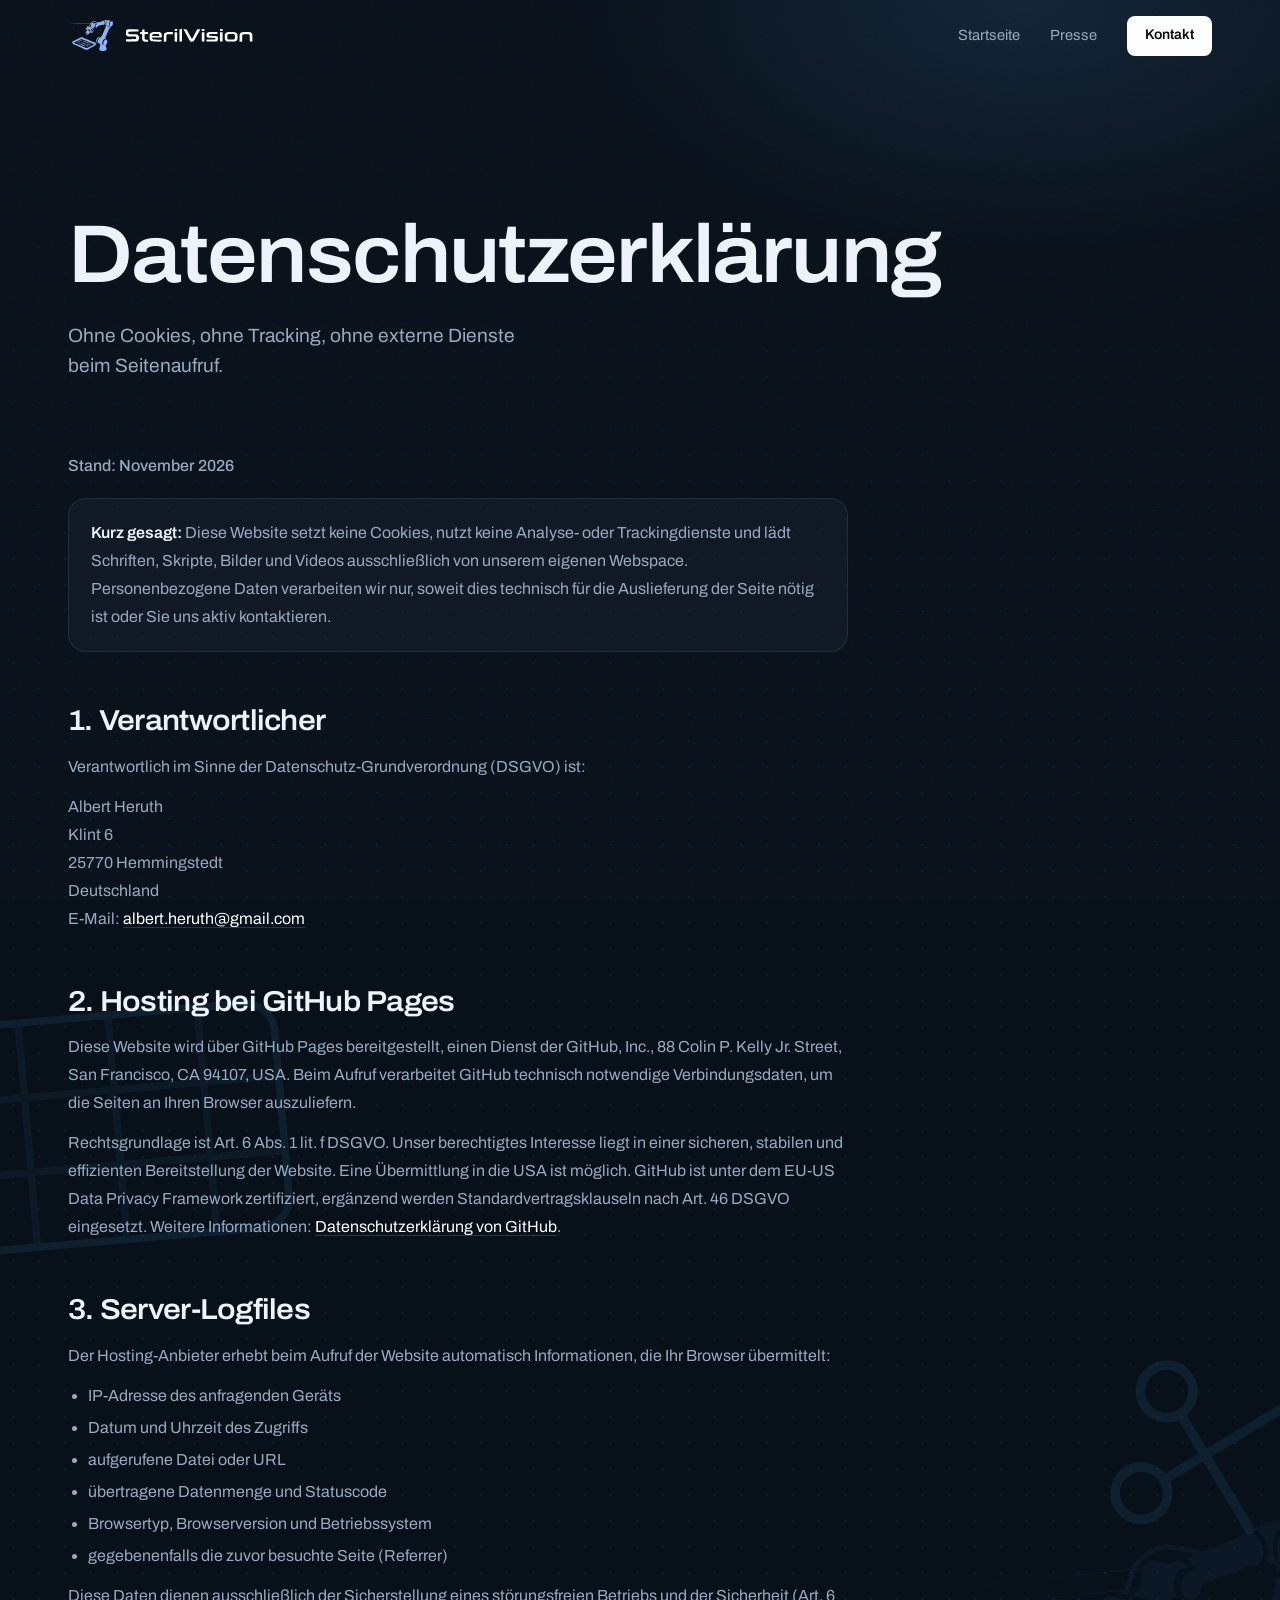
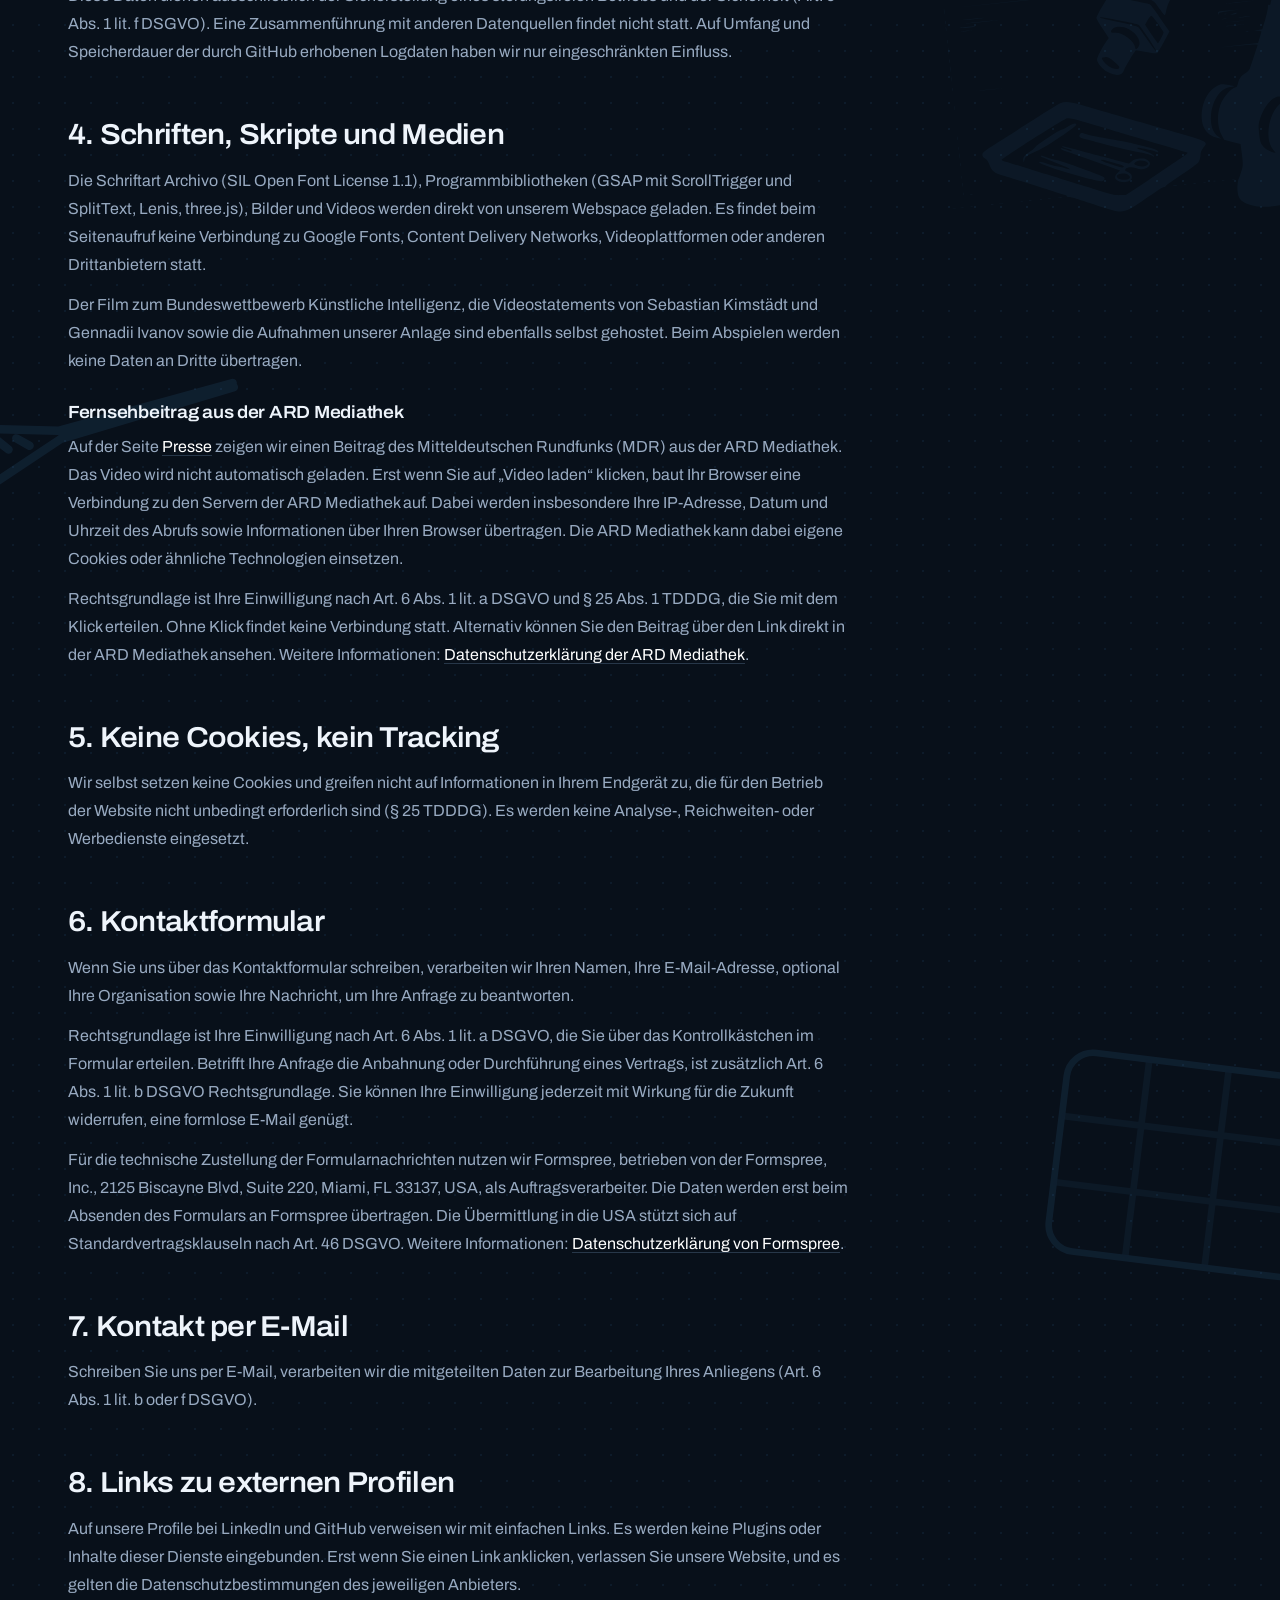
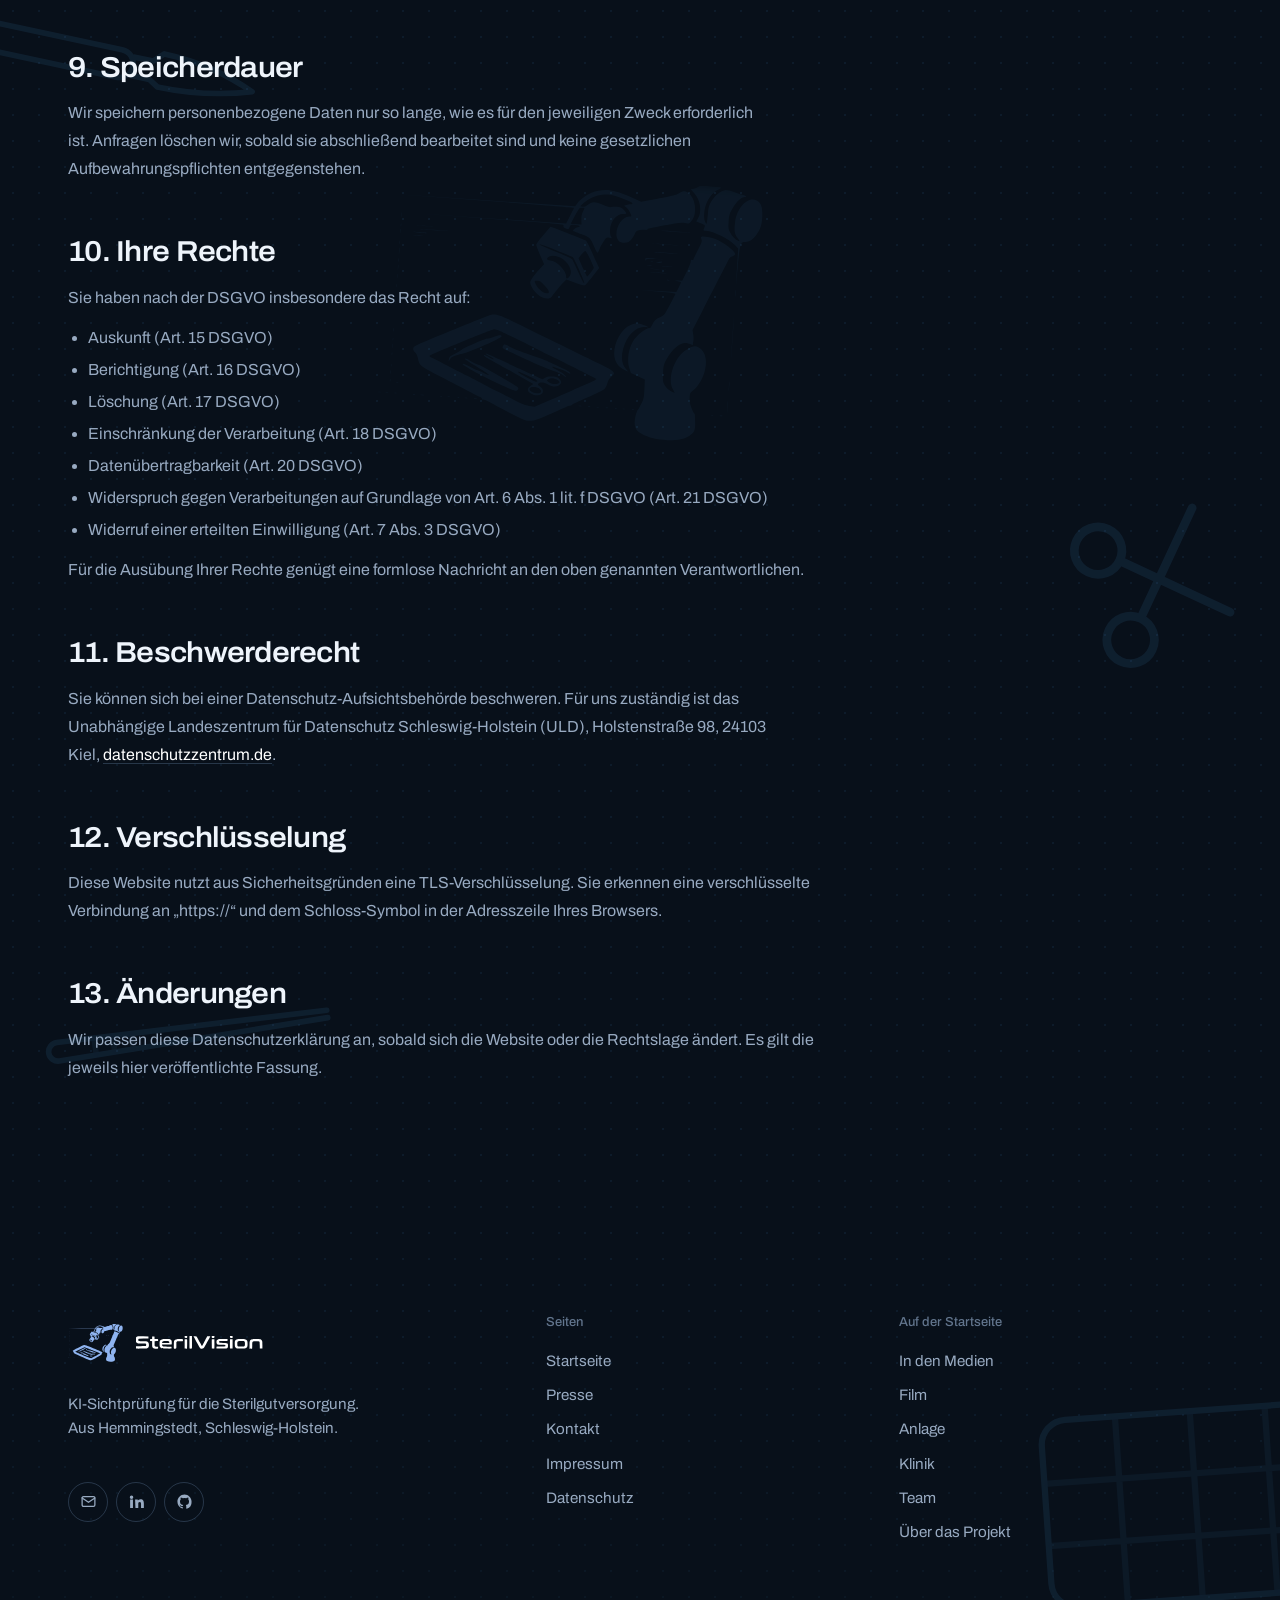
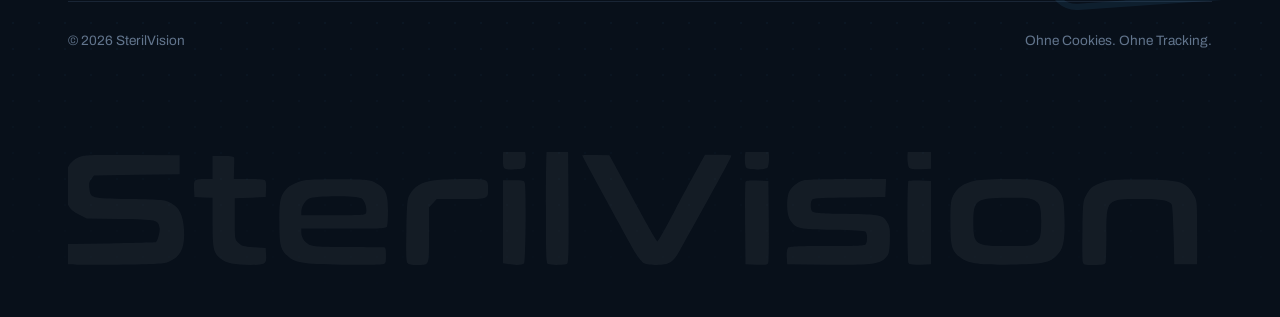
==== commit 28cf0474: "SEO und GEO: Projektfakten, strukturierte Daten, llms.txt - Startseite: Abschnitt "Über das Projekt"" ====
--- a/datenschutz.html
+++ b/datenschutz.html
@@ -162,6 +162,7 @@
           <a href="index.html#anlage">Anlage</a>
           <a href="index.html#stimme">Klinik</a>
           <a href="index.html#team">Team</a>
+          <a href="index.html#projekt">Über das Projekt</a>
         </div>
       </div>
       <div class="footer-bottom">
--- a/styles.css
+++ b/styles.css
@@ -199,7 +199,9 @@
   letter-spacing: -0.018em; line-height: 1.05; text-wrap: initial;
 }
 .hero h1 .h1-row, .hero h1 .line { display: block; }
-.hero .lead { margin-top: 28px; max-width: 52ch; font-size: clamp(1.0625rem, 1.3vw, 1.1875rem); line-height: 1.55; color: rgba(238, 244, 251, 0.8); }
+.hero h1 .h1-soft { color: rgba(238, 244, 251, 0.62); font-weight: 400; }
+.hero .lead { margin-top: 30px; max-width: 40ch; font-size: clamp(1.125rem, 1.45vw, 1.3125rem); line-height: 1.5; color: rgba(238, 244, 251, 0.78); text-wrap: pretty; }
+.hero .lead strong { font-weight: 500; color: #fff; }
 .hero-actions { display: flex; flex-wrap: wrap; align-items: center; gap: 14px 28px; margin-top: 36px; }
 .hero-link {
   font-weight: 500; font-size: 0.9375rem; color: var(--text);
@@ -524,7 +526,7 @@
   .hero { align-items: flex-start; padding-top: max(46svh, 300px); padding-bottom: 32px; }
   .hero-canvas { inset: 0 0 auto; height: 100svh; }
   .hero h1 { font-size: clamp(1.75rem, 8.4vw, 3.4rem); font-stretch: 108%; line-height: 1.08; }
-  .hero .lead { margin-top: 20px; font-size: 1rem; }
+  .hero .lead { margin-top: 20px; font-size: 1.0625rem; }
   .hero-actions { margin-top: 28px; }
   .hero-fallback { width: 80vw; right: 10vw; top: 16%; }
   .finale-grid { grid-template-columns: 1fr; }
@@ -739,3 +741,12 @@
 @media (prefers-reduced-motion: reduce) {
   .pt-card, .pt-lead .photo-frame img { transition: none; transform: none !important; }
 }
+
+/* ── Über das Projekt (Fragen und Antworten) ─────────────── */
+.about-grid { display: grid; grid-template-columns: repeat(2, minmax(0, 1fr)); gap: 0 clamp(32px, 5vw, 72px); border-top: 1px solid var(--line); }
+.about-item { padding: 28px 0 30px; border-bottom: 1px solid var(--line); }
+.about-item h3 { font-size: clamp(1.1rem, 1.5vw, 1.3rem); margin-bottom: 10px; }
+.about-item p { color: var(--muted); max-width: 54ch; }
+.about-item a { color: var(--text); text-decoration: underline; text-decoration-color: var(--line-2); text-underline-offset: 4px; }
+.about-item a:hover { text-decoration-color: currentColor; }
+@media (max-width: 860px) { .about-grid { grid-template-columns: 1fr; } }
